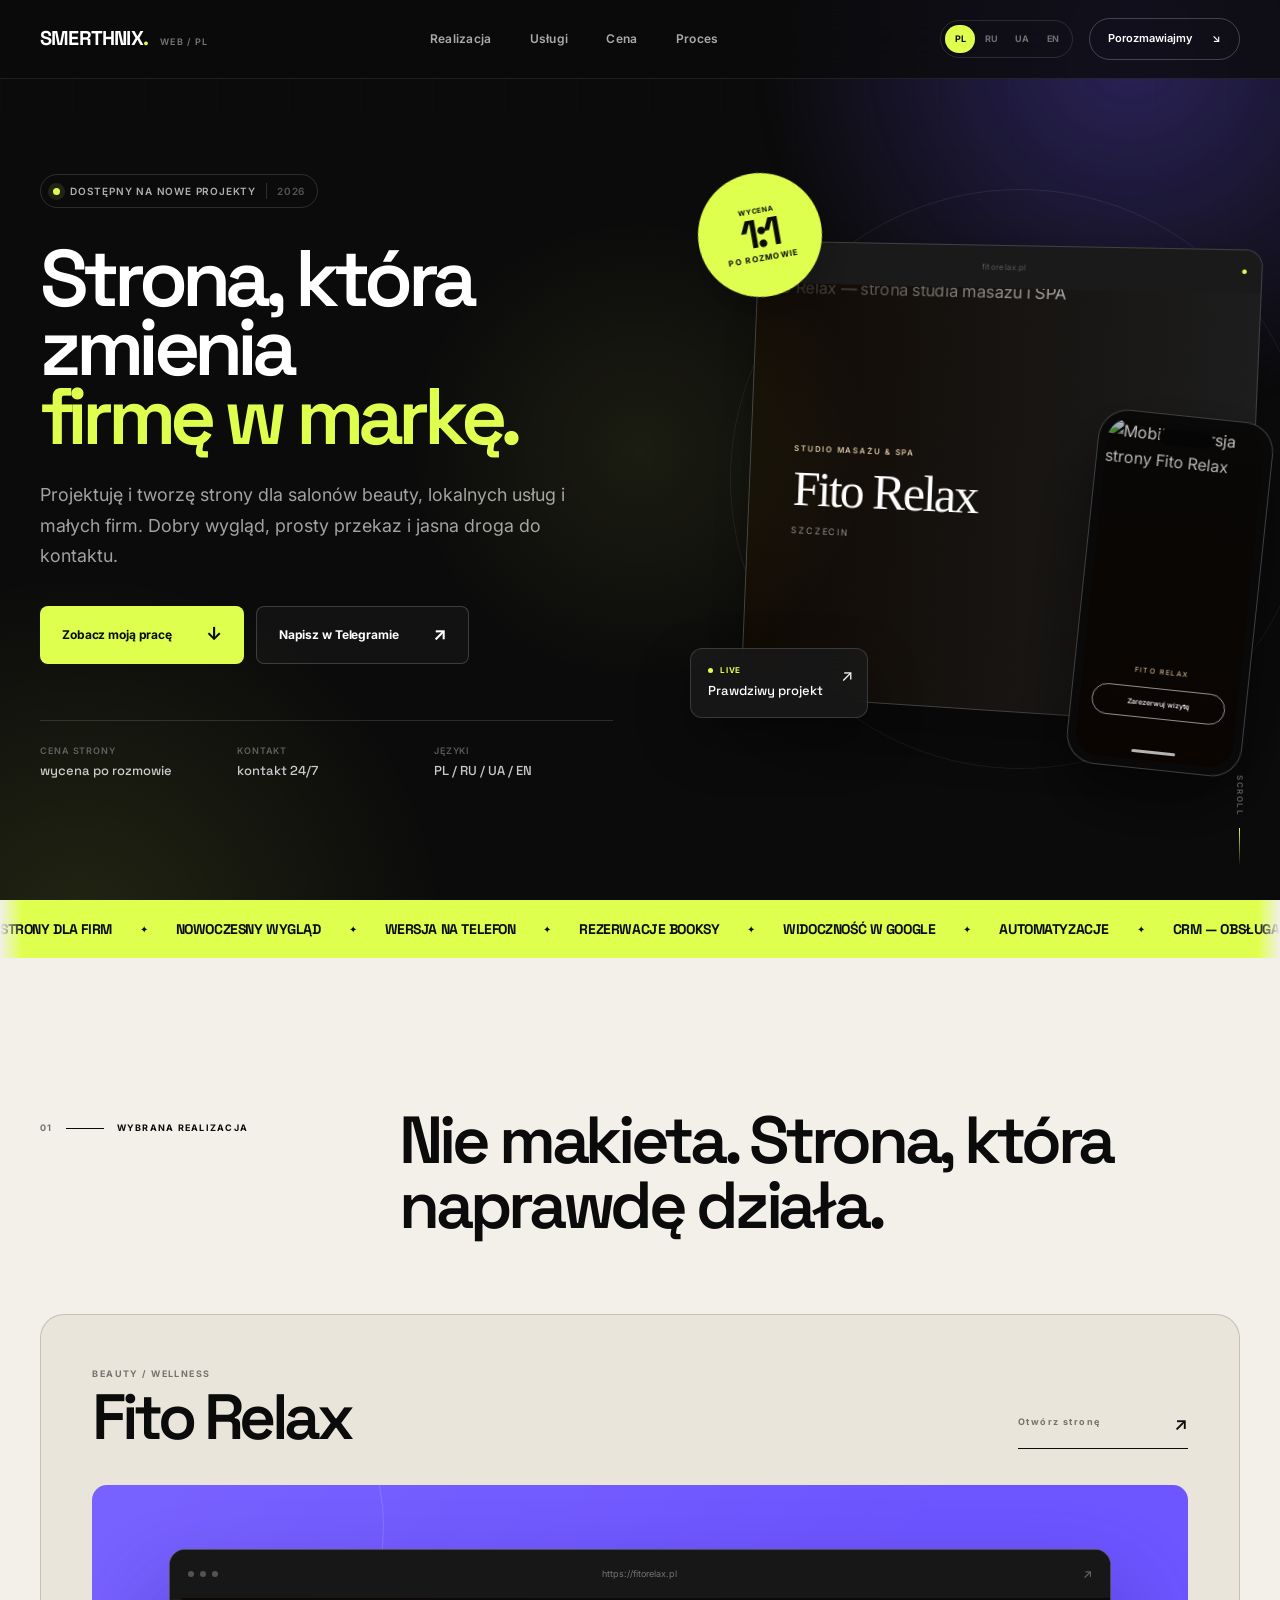
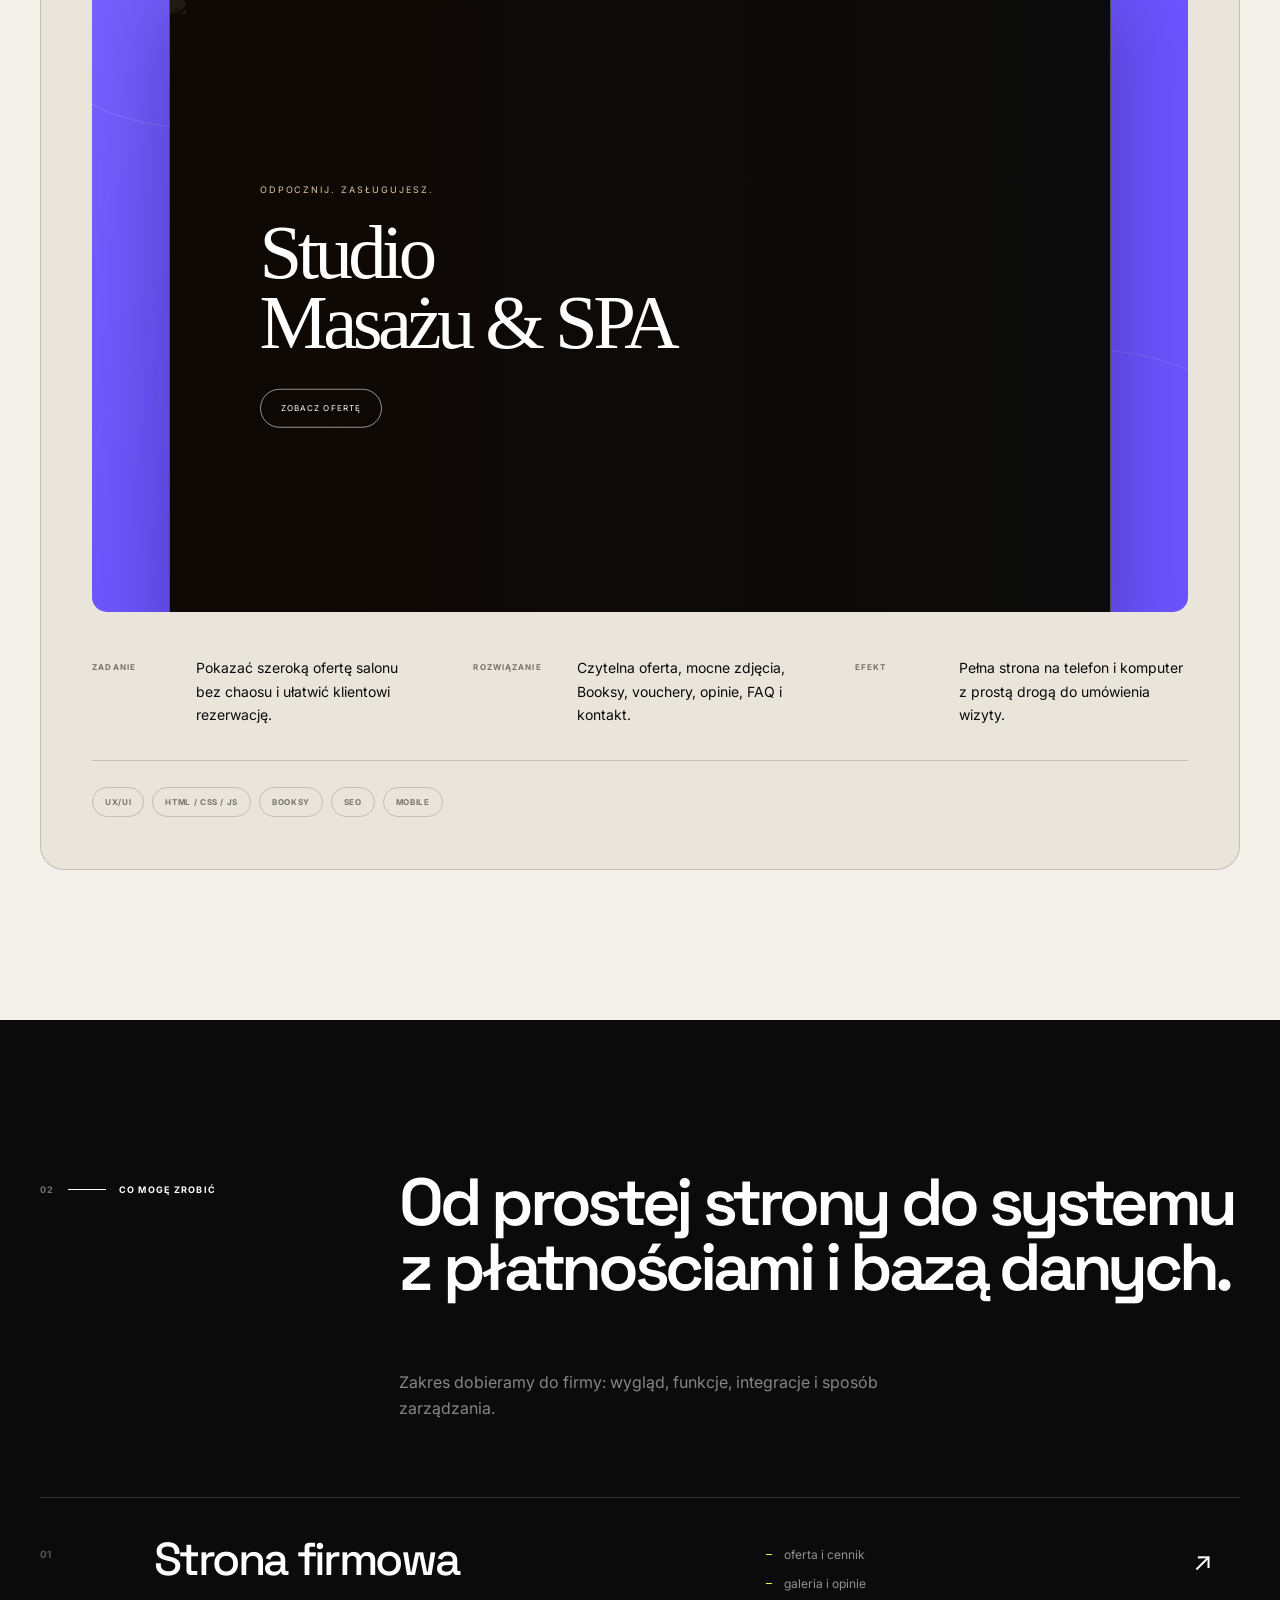
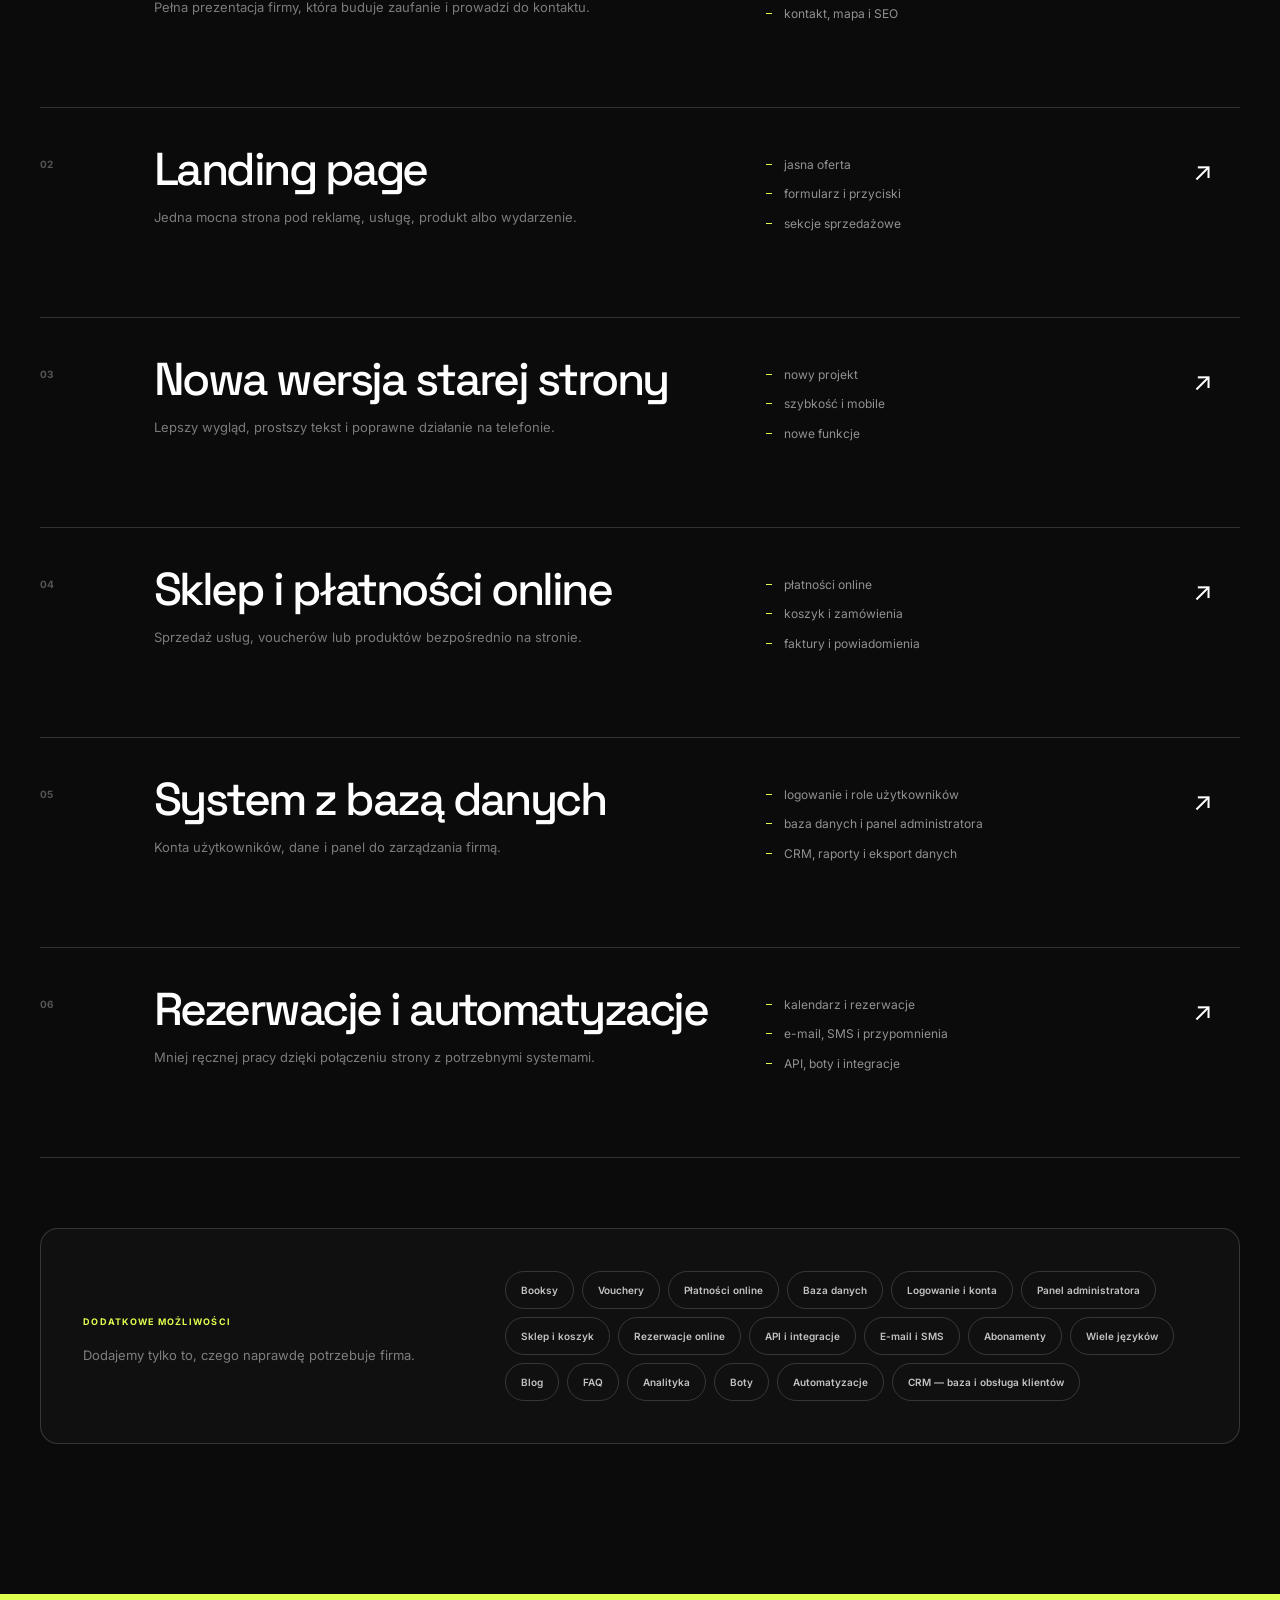
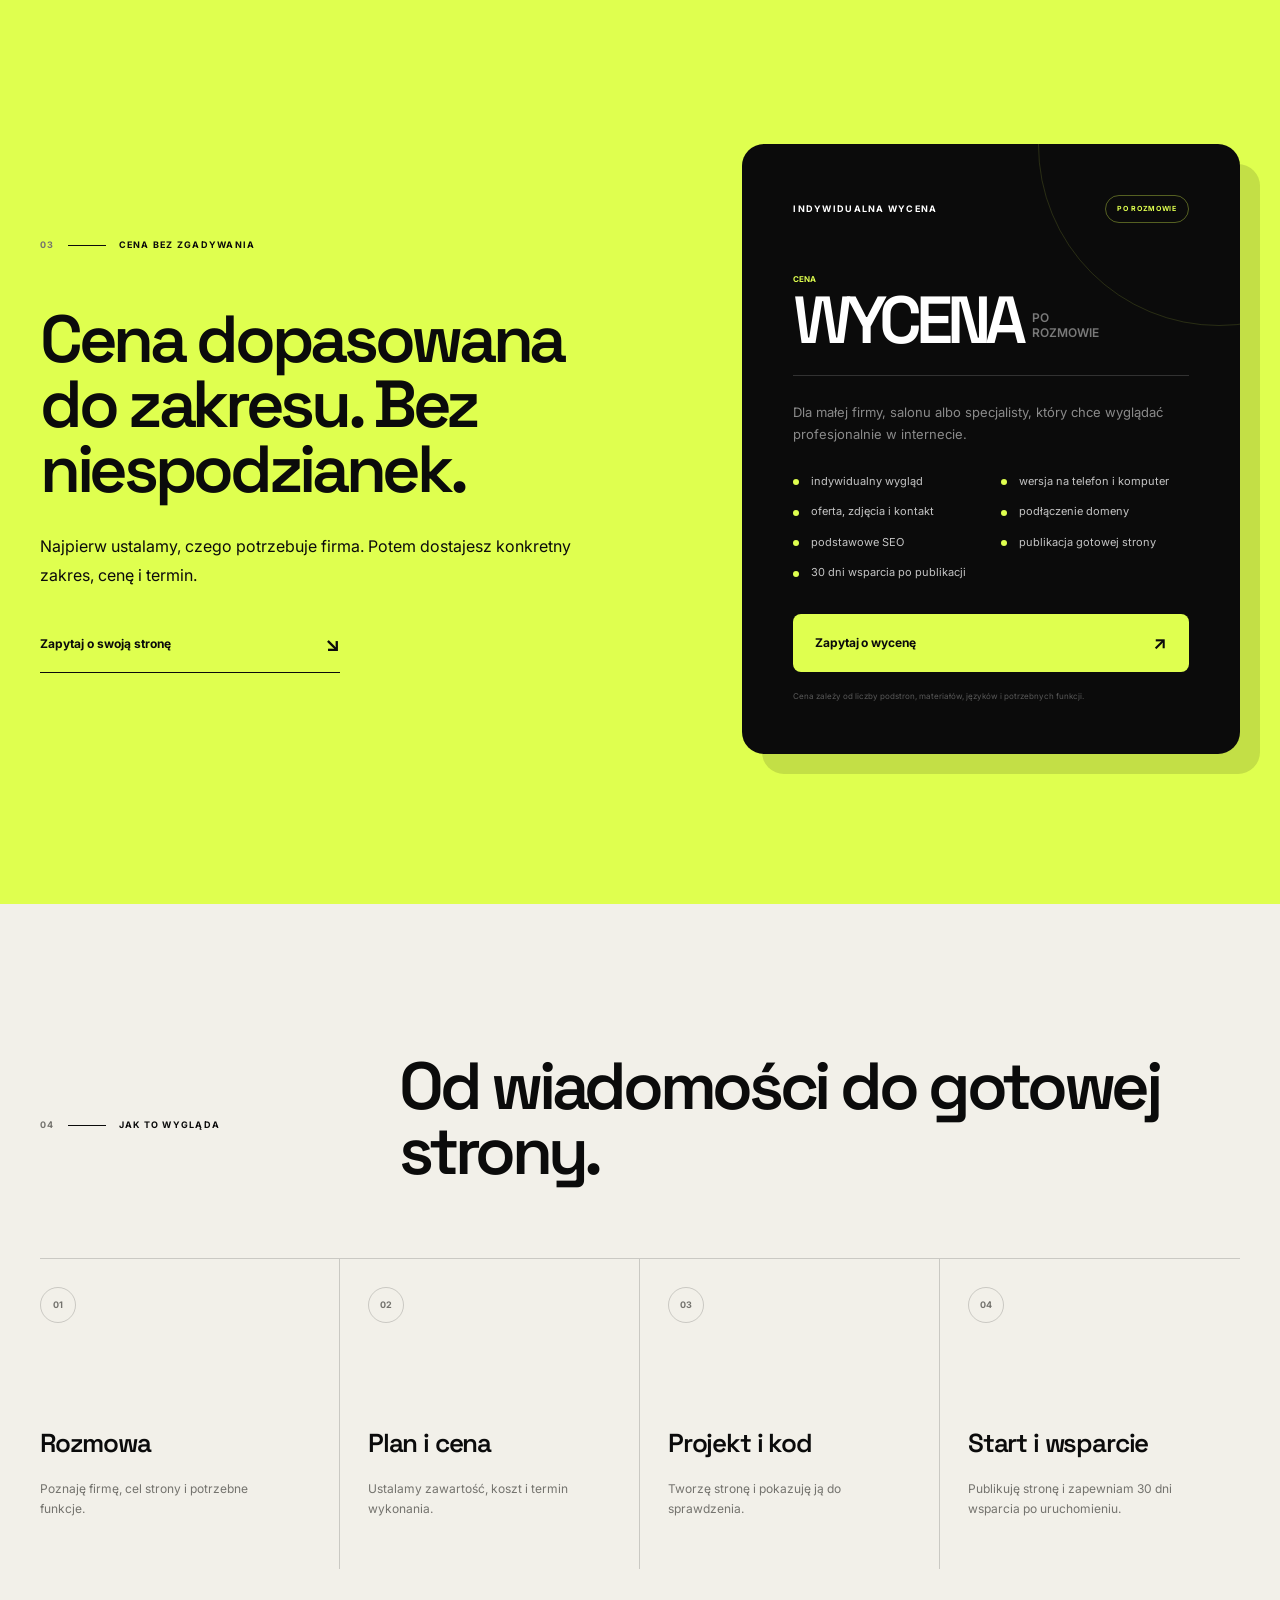
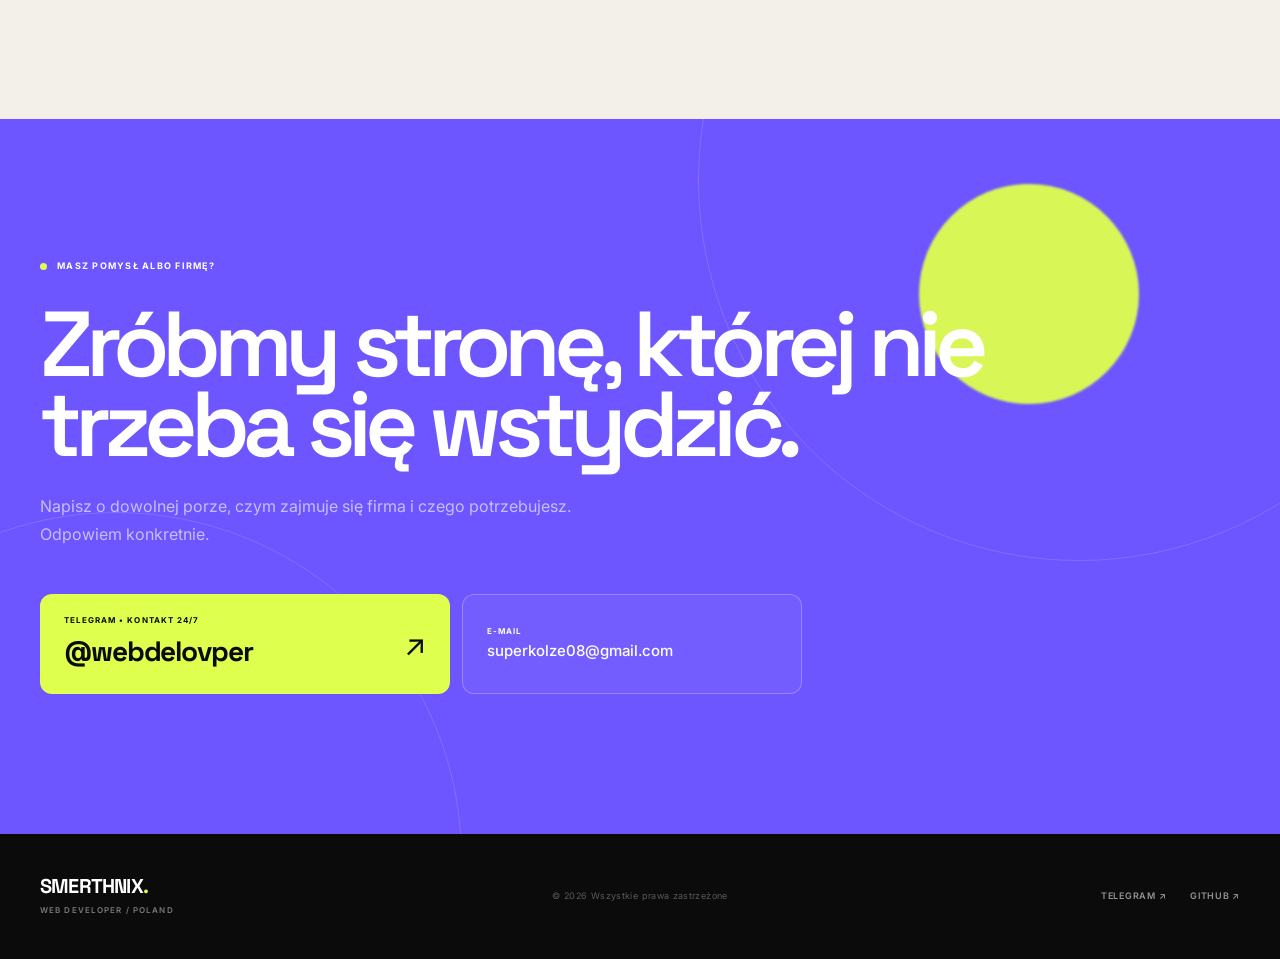
==== index.html @ 904ab8b5 "Expand services with payments and data systems" ====
<!doctype html>
<html lang="pl">
  <head>
    <meta charset="UTF-8" />
    <meta name="viewport" content="width=device-width, initial-scale=1.0" />
    <meta
      id="meta-description"
      name="description"
      content="Projektuję i tworzę strony internetowe dla firm usługowych. Indywidualna wycena, wersja mobilna, Booksy, CRM, SEO i potrzebne integracje."
    />
    <meta name="theme-color" content="#0b0b0b" />
    <meta property="og:type" content="website" />
    <meta property="og:title" content="Smerthnix — strony internetowe dla firm" />
    <meta
      property="og:description"
      content="Strony internetowe z indywidualną wyceną. Zobacz realizację Fito Relax i napisz, czego potrzebuje Twoja firma."
    />
    <meta property="og:url" content="https://superkolze08-netizen.github.io/portfolio/" />
    <meta property="og:image" content="https://fitorelax.pl/assets/massage-ritual-premium.webp" />
    <title>Smerthnix — strony internetowe dla firm</title>

    <link rel="icon" href="favicon.svg" type="image/svg+xml" />
    <link rel="preconnect" href="https://fonts.googleapis.com" />
    <link rel="preconnect" href="https://fonts.gstatic.com" crossorigin />
    <link
      href="https://fonts.googleapis.com/css2?family=Inter:wght@400;500;600&family=Space+Grotesk:wght@500;600;700&display=swap"
      rel="stylesheet"
    />
    <link rel="stylesheet" href="styles.css?v=16" />

    <script type="application/ld+json">
      {
        "@context": "https://schema.org",
        "@type": "ProfessionalService",
        "name": "Smerthnix",
        "url": "https://superkolze08-netizen.github.io/portfolio/",
        "email": "superkolze08@gmail.com",
        "description": "Projektowanie i tworzenie stron internetowych dla firm usługowych.",
        "priceRange": "wycena indywidualna",
        "areaServed": "Poland"
      }
    </script>
  </head>

  <body>
    <a class="skip-link" href="#main" data-i18n="skip">Przejdź do treści</a>
    <div class="pointer-light" aria-hidden="true"></div>

    <header class="site-header">
      <div class="shell header-row">
        <a class="brand" href="#top" aria-label="Smerthnix — strona główna">
          <span class="brand-word">SMERTHNIX<span>.</span></span>
          <small>WEB / PL</small>
        </a>

        <nav class="main-nav" aria-label="Główna nawigacja">
          <a href="#work" data-i18n="navWork">Realizacja</a>
          <a href="#services" data-i18n="navServices">Usługi</a>
          <a href="#price" data-i18n="navPrice">Cena</a>
          <a href="#process" data-i18n="navProcess">Proces</a>
        </nav>

        <div class="header-tools">
          <div class="language-switch" role="group" aria-label="Wybór języka">
            <button type="button" data-lang="pl" aria-pressed="true">PL</button>
            <button type="button" data-lang="ru" aria-pressed="false">RU</button>
            <button type="button" data-lang="uk" aria-pressed="false">UA</button>
            <button type="button" data-lang="en" aria-pressed="false">EN</button>
          </div>
          <a class="header-contact" href="#contact">
            <span data-i18n="navContact">Porozmawiajmy</span>
            <i aria-hidden="true">↘</i>
          </a>
        </div>
      </div>
    </header>

    <main id="main">
      <section class="hero" id="top">
        <div class="hero-grid-bg" aria-hidden="true"></div>
        <div class="shell hero-layout">
          <div class="hero-copy reveal">
            <div class="availability">
              <i></i>
              <span data-i18n="availability">Dostępny na nowe projekty</span>
              <em>2026</em>
            </div>

            <h1>
              <span data-i18n="heroLineOne">Strona, która zmienia</span>
              <span class="hero-accent" data-i18n="heroLineTwo">firmę w markę.</span>
            </h1>

            <p class="hero-lead" data-i18n="heroLead">
              Projektuję i tworzę strony dla salonów beauty, lokalnych usług i małych firm. Dobry wygląd, prosty przekaz i jasna droga do kontaktu.
            </p>

            <div class="hero-actions">
              <a class="button button-accent" href="#work">
                <span data-i18n="heroWork">Zobacz moją pracę</span>
                <i aria-hidden="true">↓</i>
              </a>
              <a class="button button-ghost" href="https://t.me/webdelovper" target="_blank" rel="noreferrer">
                <span data-i18n="heroWrite">Napisz w Telegramie</span>
                <i aria-hidden="true">↗</i>
              </a>
            </div>

            <div class="hero-facts">
              <div>
                <span data-i18n="heroFactOneLabel">Cena strony</span>
                <strong data-i18n="heroFactOneValue">wycena po rozmowie</strong>
              </div>
              <div>
                <span data-i18n="heroFactTwoLabel">Kontakt</span>
                <strong data-i18n="heroFactTwoValue">kontakt 24/7</strong>
              </div>
              <div>
                <span data-i18n="heroFactThreeLabel">Języki</span>
                <strong>PL / RU / UA / EN</strong>
              </div>
            </div>
          </div>

          <div class="hero-visual reveal" aria-label="Podgląd realizacji Fito Relax">
            <div class="visual-orbit visual-orbit-one"></div>
            <div class="visual-orbit visual-orbit-two"></div>

            <div class="desktop-mockup" data-parallax="desktop">
              <div class="mockup-bar">
                <span class="mockup-dots"><i></i><i></i><i></i></span>
                <span class="mockup-url">fitorelax.pl</span>
                <span class="mockup-lock">●</span>
              </div>
              <div class="mockup-image">
                <img
                  src="https://fitorelax.pl/assets/massage-ritual-premium.webp"
                  alt="Fito Relax — strona studia masażu i SPA"
                />
                <div class="mockup-copy">
                  <span>STUDIO MASAŻU &amp; SPA</span>
                  <strong>Fito Relax</strong>
                  <small>Szczecin</small>
                </div>
              </div>
            </div>

            <div class="phone-mockup" data-parallax="phone">
              <div class="phone-top"><span></span></div>
              <img
                src="https://fitorelax.pl/assets/massage-ritual-premium.webp"
                alt="Mobilna wersja strony Fito Relax"
              />
              <div class="phone-copy">
                <span>FITO RELAX</span>
                <strong data-i18n="phoneBook">Zarezerwuj wizytę</strong>
              </div>
              <div class="phone-home"></div>
            </div>

            <a class="live-badge" href="https://fitorelax.pl/" target="_blank" rel="noreferrer">
              <span><i></i> LIVE</span>
              <strong data-i18n="liveProject">Prawdziwy projekt</strong>
              <em aria-hidden="true">↗</em>
            </a>

            <div class="price-sticker">
              <span data-i18n="stickerFrom">WYCENA</span>
              <strong>1:1</strong>
              <small data-i18n="stickerNote">PO ROZMOWIE</small>
            </div>
          </div>
        </div>

        <div class="hero-scroll" aria-hidden="true">
          <span>SCROLL</span>
          <i></i>
        </div>
      </section>

      <div class="ticker" aria-label="Zakres usług">
        <div class="ticker-track">
          <div class="ticker-group">
            <span data-i18n="tickerWeb">STRONY DLA FIRM</span><i>✦</i>
            <span data-i18n="tickerDesign">NOWOCZESNY WYGLĄD</span><i>✦</i>
            <span data-i18n="tickerMobile">WERSJA NA TELEFON</span><i>✦</i>
            <span data-i18n="tickerBooksy">REZERWACJE BOOKSY</span><i>✦</i>
            <span data-i18n="tickerGoogle">WIDOCZNOŚĆ W GOOGLE</span><i>✦</i>
            <span data-i18n="tickerAutomation">AUTOMATYZACJE</span><i>✦</i>
            <span data-i18n="tickerCRM">CRM — OBSŁUGA KLIENTÓW</span><i>✦</i>
          </div>
          <div class="ticker-group" aria-hidden="true">
            <span data-i18n="tickerWeb">STRONY DLA FIRM</span><i>✦</i>
            <span data-i18n="tickerDesign">NOWOCZESNY WYGLĄD</span><i>✦</i>
            <span data-i18n="tickerMobile">WERSJA NA TELEFON</span><i>✦</i>
            <span data-i18n="tickerBooksy">REZERWACJE BOOKSY</span><i>✦</i>
            <span data-i18n="tickerGoogle">WIDOCZNOŚĆ W GOOGLE</span><i>✦</i>
            <span data-i18n="tickerAutomation">AUTOMATYZACJE</span><i>✦</i>
            <span data-i18n="tickerCRM">CRM — OBSŁUGA KLIENTÓW</span><i>✦</i>
          </div>
        </div>
      </div>

      <section class="work section" id="work">
        <div class="shell">
          <header class="section-head reveal">
            <div class="section-label"><span>01</span><i></i><strong data-i18n="workLabel">WYBRANA REALIZACJA</strong></div>
            <h2 data-i18n="workTitle">Nie makieta. Strona, która naprawdę działa.</h2>
          </header>

          <article class="featured-project reveal">
            <div class="project-topline">
              <div>
                <span data-i18n="projectIndustry">BEAUTY / WELLNESS</span>
                <h3>Fito Relax</h3>
              </div>
              <a href="https://fitorelax.pl/" target="_blank" rel="noreferrer">
                <span data-i18n="projectOpen">Otwórz stronę</span>
                <i aria-hidden="true">↗</i>
              </a>
            </div>

            <a class="project-stage" href="https://fitorelax.pl/" target="_blank" rel="noreferrer">
              <div class="project-browser">
                <div class="project-browser-bar">
                  <span><i></i><i></i><i></i></span>
                  <em>https://fitorelax.pl</em>
                  <b>↗</b>
                </div>
                <div class="project-photo">
                  <img
                    src="https://fitorelax.pl/assets/massage-ritual-premium.webp"
                    alt="Fito Relax — realizacja strony internetowej"
                  />
                  <div class="project-photo-copy">
                    <small data-i18n="projectPhotoSmall">ODPOCZNIJ. ZASŁUGUJESZ.</small>
                    <strong>Studio<br />Masażu &amp; SPA</strong>
                    <span data-i18n="projectPhotoButton">ZOBACZ OFERTĘ</span>
                  </div>
                </div>
              </div>
              <span class="open-project" data-i18n="projectHover">ZOBACZ LIVE ↗</span>
            </a>

            <div class="project-details">
              <div>
                <span data-i18n="projectTaskLabel">ZADANIE</span>
                <p data-i18n="projectTask">Pokazać szeroką ofertę salonu bez chaosu i ułatwić klientowi rezerwację.</p>
              </div>
              <div>
                <span data-i18n="projectSolutionLabel">ROZWIĄZANIE</span>
                <p data-i18n="projectSolution">Czytelna oferta, mocne zdjęcia, Booksy, vouchery, opinie, FAQ i kontakt.</p>
              </div>
              <div>
                <span data-i18n="projectResultLabel">EFEKT</span>
                <p data-i18n="projectResult">Pełna strona na telefon i komputer z prostą drogą do umówienia wizyty.</p>
              </div>
            </div>

            <div class="project-tags">
              <span>UX/UI</span><span>HTML / CSS / JS</span><span>BOOKSY</span><span>SEO</span><span>MOBILE</span>
            </div>
          </article>
        </div>
      </section>

      <section class="services section" id="services">
        <div class="shell">
          <header class="section-head section-head-light reveal">
            <div class="section-label"><span>02</span><i></i><strong data-i18n="servicesLabel">CO MOGĘ ZROBIĆ</strong></div>
            <h2 data-i18n="servicesTitle">Od prostej strony do systemu z płatnościami i bazą danych.</h2>
            <p data-i18n="servicesLead">Zakres dobieramy do firmy: wygląd, funkcje, integracje i sposób zarządzania.</p>
          </header>

          <div class="service-list">
            <article class="service-row reveal">
              <span class="service-number">01</span>
              <div class="service-name">
                <h3 data-i18n="serviceBusinessTitle">Strona firmowa</h3>
                <p data-i18n="serviceBusinessText">Pełna prezentacja firmy, która buduje zaufanie i prowadzi do kontaktu.</p>
              </div>
              <ul>
                <li data-i18n="serviceBusinessOne">oferta i cennik</li>
                <li data-i18n="serviceBusinessTwo">galeria i opinie</li>
                <li data-i18n="serviceBusinessThree">kontakt, mapa i SEO</li>
              </ul>
              <span class="service-arrow">↗</span>
            </article>

            <article class="service-row reveal">
              <span class="service-number">02</span>
              <div class="service-name">
                <h3 data-i18n="serviceLandingTitle">Landing page</h3>
                <p data-i18n="serviceLandingText">Jedna mocna strona pod reklamę, usługę, produkt albo wydarzenie.</p>
              </div>
              <ul>
                <li data-i18n="serviceLandingOne">jasna oferta</li>
                <li data-i18n="serviceLandingTwo">formularz i przyciski</li>
                <li data-i18n="serviceLandingThree">sekcje sprzedażowe</li>
              </ul>
              <span class="service-arrow">↗</span>
            </article>

            <article class="service-row reveal">
              <span class="service-number">03</span>
              <div class="service-name">
                <h3 data-i18n="serviceUpgradeTitle">Nowa wersja starej strony</h3>
                <p data-i18n="serviceUpgradeText">Lepszy wygląd, prostszy tekst i poprawne działanie na telefonie.</p>
              </div>
              <ul>
                <li data-i18n="serviceUpgradeOne">nowy projekt</li>
                <li data-i18n="serviceUpgradeTwo">szybkość i mobile</li>
                <li data-i18n="serviceUpgradeThree">nowe funkcje</li>
              </ul>
              <span class="service-arrow">↗</span>
            </article>

            <article class="service-row reveal">
              <span class="service-number">04</span>
              <div class="service-name">
                <h3 data-i18n="serviceCommerceTitle">Sklep i płatności online</h3>
                <p data-i18n="serviceCommerceText">Sprzedaż usług, voucherów lub produktów bezpośrednio na stronie.</p>
              </div>
              <ul>
                <li data-i18n="serviceCommerceOne">płatności online</li>
                <li data-i18n="serviceCommerceTwo">koszyk i zamówienia</li>
                <li data-i18n="serviceCommerceThree">faktury i powiadomienia</li>
              </ul>
              <span class="service-arrow">↗</span>
            </article>

            <article class="service-row reveal">
              <span class="service-number">05</span>
              <div class="service-name">
                <h3 data-i18n="serviceSystemTitle">System z bazą danych</h3>
                <p data-i18n="serviceSystemText">Konta użytkowników, dane i panel do zarządzania firmą.</p>
              </div>
              <ul>
                <li data-i18n="serviceSystemOne">logowanie i role użytkowników</li>
                <li data-i18n="serviceSystemTwo">baza danych i panel administratora</li>
                <li data-i18n="serviceSystemThree">CRM, raporty i eksport danych</li>
              </ul>
              <span class="service-arrow">↗</span>
            </article>

            <article class="service-row reveal">
              <span class="service-number">06</span>
              <div class="service-name">
                <h3 data-i18n="serviceAutomationTitle">Rezerwacje i automatyzacje</h3>
                <p data-i18n="serviceAutomationText">Mniej ręcznej pracy dzięki połączeniu strony z potrzebnymi systemami.</p>
              </div>
              <ul>
                <li data-i18n="serviceAutomationOne">kalendarz i rezerwacje</li>
                <li data-i18n="serviceAutomationTwo">e-mail, SMS i przypomnienia</li>
                <li data-i18n="serviceAutomationThree">API, boty i integracje</li>
              </ul>
              <span class="service-arrow">↗</span>
            </article>
          </div>

          <div class="capabilities reveal">
            <div>
              <span data-i18n="capabilitiesLabel">DODATKOWE MOŻLIWOŚCI</span>
              <p data-i18n="capabilitiesLead">Dodajemy tylko to, czego naprawdę potrzebuje firma.</p>
            </div>
            <ul>
              <li>Booksy</li>
              <li data-i18n="capVouchers">Vouchery</li>
              <li data-i18n="capPayments">Płatności online</li>
              <li data-i18n="capDatabase">Baza danych</li>
              <li data-i18n="capAccounts">Logowanie i konta</li>
              <li data-i18n="capAdmin">Panel administratora</li>
              <li data-i18n="capStore">Sklep i koszyk</li>
              <li data-i18n="capBooking">Rezerwacje online</li>
              <li data-i18n="capApi">API i integracje</li>
              <li data-i18n="capNotifications">E-mail i SMS</li>
              <li data-i18n="capSubscriptions">Abonamenty</li>
              <li data-i18n="capLanguages">Wiele języków</li>
              <li data-i18n="capBlog">Blog</li>
              <li>FAQ</li>
              <li data-i18n="capAnalytics">Analityka</li>
              <li data-i18n="capBots">Boty</li>
              <li data-i18n="capAutomation">Automatyzacje</li>
              <li data-i18n="capCRM">CRM — baza i obsługa klientów</li>
            </ul>
          </div>
        </div>
      </section>

      <section class="price section" id="price">
        <div class="shell price-layout">
          <div class="price-intro reveal">
            <div class="section-label"><span>03</span><i></i><strong data-i18n="priceLabel">CENA BEZ ZGADYWANIA</strong></div>
            <h2 data-i18n="priceTitle">Cena dopasowana do zakresu. Bez niespodzianek.</h2>
            <p data-i18n="priceLead">Najpierw ustalamy, czego potrzebuje firma. Potem dostajesz konkretny zakres, cenę i termin.</p>
            <a href="#contact" class="text-arrow">
              <span data-i18n="priceLink">Zapytaj o swoją stronę</span>
              <i aria-hidden="true">↘</i>
            </a>
          </div>

          <div class="price-card reveal">
            <div class="price-card-top">
              <span data-i18n="priceCardName">INDYWIDUALNA WYCENA</span>
              <em data-i18n="priceCardTag">PO ROZMOWIE</em>
            </div>
            <div class="price-value price-value-custom">
              <small data-i18n="priceFrom">CENA</small>
              <strong data-i18n="priceValue">WYCENA</strong>
              <span data-i18n="priceSuffix">PO ROZMOWIE</span>
            </div>
            <p data-i18n="priceDescription">Dla małej firmy, salonu albo specjalisty, który chce wyglądać profesjonalnie w internecie.</p>
            <ul>
              <li data-i18n="priceOne">indywidualny wygląd</li>
              <li data-i18n="priceTwo">wersja na telefon i komputer</li>
              <li data-i18n="priceThree">oferta, zdjęcia i kontakt</li>
              <li data-i18n="priceFour">podłączenie domeny</li>
              <li data-i18n="priceFive">podstawowe SEO</li>
              <li data-i18n="priceSix">publikacja gotowej strony</li>
              <li data-i18n="priceSeven">30 dni wsparcia po publikacji</li>
            </ul>
            <a href="https://t.me/webdelovper" target="_blank" rel="noreferrer" class="button button-dark-full">
              <span data-i18n="priceButton">Zapytaj o wycenę</span>
              <i aria-hidden="true">↗</i>
            </a>
            <small class="price-note" data-i18n="priceNote">Cena zależy od liczby podstron, materiałów, języków i potrzebnych funkcji.</small>
          </div>
        </div>
      </section>

      <section class="process section" id="process">
        <div class="shell">
          <header class="process-head reveal">
            <div class="section-label"><span>04</span><i></i><strong data-i18n="processLabel">JAK TO WYGLĄDA</strong></div>
            <h2 data-i18n="processTitle">Od wiadomości do gotowej strony.</h2>
          </header>

          <div class="process-list">
            <article class="process-item reveal">
              <span>01</span>
              <div><h3 data-i18n="processOneTitle">Rozmowa</h3><p data-i18n="processOneText">Poznaję firmę, cel strony i potrzebne funkcje.</p></div>
            </article>
            <article class="process-item reveal">
              <span>02</span>
              <div><h3 data-i18n="processTwoTitle">Plan i cena</h3><p data-i18n="processTwoText">Ustalamy zawartość, koszt i termin wykonania.</p></div>
            </article>
            <article class="process-item reveal">
              <span>03</span>
              <div><h3 data-i18n="processThreeTitle">Projekt i kod</h3><p data-i18n="processThreeText">Tworzę stronę i pokazuję ją do sprawdzenia.</p></div>
            </article>
            <article class="process-item reveal">
              <span>04</span>
              <div><h3 data-i18n="processFourTitle">Start i wsparcie</h3><p data-i18n="processFourText">Publikuję stronę i zapewniam 30 dni wsparcia po uruchomieniu.</p></div>
            </article>
          </div>
        </div>
      </section>

      <section class="contact" id="contact">
        <div class="contact-shape" aria-hidden="true"></div>
        <div class="shell contact-inner reveal">
          <span class="contact-kicker"><i></i><span data-i18n="contactKicker">MASZ POMYSŁ ALBO FIRMĘ?</span></span>
          <h2 data-i18n="contactTitle">Zróbmy stronę, której nie trzeba się wstydzić.</h2>
          <p data-i18n="contactLead">Napisz o dowolnej porze, czym zajmuje się firma i czego potrzebujesz. Odpowiem konkretnie.</p>
          <div class="contact-actions">
            <a href="https://t.me/webdelovper" target="_blank" rel="noreferrer" class="contact-main">
              <span>
                <small data-i18n="contactTelegramLabel">TELEGRAM • KONTAKT 24/7</small>
                <strong>@webdelovper</strong>
              </span>
              <i aria-hidden="true">↗</i>
            </a>
            <a href="mailto:superkolze08@gmail.com" class="contact-email">
              <small>E-MAIL</small>
              <strong>superkolze08@gmail.com</strong>
            </a>
          </div>
        </div>
      </section>
    </main>

    <footer class="site-footer">
      <div class="shell footer-row">
        <div class="brand footer-brand">
          <span class="brand-word">SMERTHNIX<span>.</span></span>
          <small data-i18n="footerRole">WEB DEVELOPER / POLAND</small>
        </div>
        <p>© <span id="year">2026</span> <span data-i18n="footerRights">Wszystkie prawa zastrzeżone</span></p>
        <div class="footer-links">
          <a href="https://t.me/webdelovper" target="_blank" rel="noreferrer">TELEGRAM ↗</a>
          <a href="https://github.com/superkolze08-netizen/portfolio" target="_blank" rel="noreferrer">GITHUB ↗</a>
        </div>
      </div>
    </footer>

    <script src="script.js?v=16"></script>
  </body>
</html>
---- styles.css ----
:root {
  --ink: #0b0b0b;
  --ink-soft: #151515;
  --paper: #f2f0e9;
  --paper-deep: #e6e2d8;
  --accent: #dfff4f;
  --violet: #6d55ff;
  --violet-light: #8c7aff;
  --white: #ffffff;
  --muted: #74736e;
  --line: rgba(11, 11, 11, 0.17);
  --line-light: rgba(255, 255, 255, 0.16);
  --font-display: "Space Grotesk", Arial, sans-serif;
  --font-body: "Inter", Arial, sans-serif;
  --shell: min(1440px, calc(100vw - 80px));
  --radius: 24px;
  --ease: cubic-bezier(0.22, 1, 0.36, 1);
}

* {
  box-sizing: border-box;
}

html {
  scroll-behavior: smooth;
  background: var(--ink);
}

body {
  margin: 0;
  color: var(--ink);
  background: var(--paper);
  font-family: var(--font-body);
  font-size: 16px;
  line-height: 1.6;
  overflow-x: hidden;
  -webkit-font-smoothing: antialiased;
}

body::selection {
  color: var(--ink);
  background: var(--accent);
}

a {
  color: inherit;
  text-decoration: none;
}

button,
a {
  -webkit-tap-highlight-color: transparent;
}

button {
  color: inherit;
  font: inherit;
}

img {
  display: block;
  max-width: 100%;
}

h1,
h2,
h3,
p {
  margin-top: 0;
}

ul {
  margin: 0;
  padding: 0;
  list-style: none;
}

.shell {
  width: var(--shell);
  margin-inline: auto;
}

.skip-link {
  position: fixed;
  z-index: 1000;
  top: 12px;
  left: 12px;
  padding: 10px 16px;
  color: var(--ink);
  background: var(--accent);
  font-weight: 700;
  transform: translateY(-160%);
  transition: transform 180ms ease;
}

.skip-link:focus {
  transform: translateY(0);
}

.pointer-light {
  position: fixed;
  z-index: 2;
  width: 480px;
  height: 480px;
  border-radius: 50%;
  pointer-events: none;
  background: radial-gradient(circle, rgba(223, 255, 79, 0.075), transparent 68%);
  transform: translate3d(calc(var(--pointer-x, 50vw) - 50%), calc(var(--pointer-y, 50vh) - 50%), 0);
  transition: opacity 300ms ease;
  mix-blend-mode: screen;
}

.site-header {
  position: fixed;
  z-index: 100;
  top: 0;
  right: 0;
  left: 0;
  color: var(--white);
  border-bottom: 1px solid rgba(255, 255, 255, 0.09);
  background: rgba(11, 11, 11, 0.76);
  backdrop-filter: blur(20px);
}

.header-row {
  display: flex;
  min-height: 78px;
  align-items: center;
  justify-content: space-between;
  gap: 28px;
}

.brand {
  display: inline-flex;
  align-items: baseline;
  gap: 12px;
  flex: 0 0 auto;
}

.brand-word {
  color: var(--white);
  font-family: var(--font-display);
  font-size: 20px;
  font-weight: 700;
  letter-spacing: -0.04em;
  line-height: 1;
}

.brand-word span {
  color: var(--accent);
}

.brand small {
  color: rgba(255, 255, 255, 0.45);
  font-size: 9px;
  font-weight: 600;
  letter-spacing: 0.14em;
}

.main-nav {
  display: flex;
  align-items: center;
  justify-content: center;
  gap: clamp(20px, 3vw, 48px);
}

.main-nav a {
  position: relative;
  color: rgba(255, 255, 255, 0.66);
  font-size: 12px;
  font-weight: 600;
  letter-spacing: 0.02em;
  transition: color 200ms ease;
}

.main-nav a::after {
  position: absolute;
  right: 0;
  bottom: -7px;
  left: 0;
  height: 1px;
  content: "";
  background: var(--accent);
  transform: scaleX(0);
  transform-origin: right;
  transition: transform 260ms var(--ease);
}

.main-nav a:hover {
  color: var(--white);
}

.main-nav a:hover::after {
  transform: scaleX(1);
  transform-origin: left;
}

.header-tools,
.language-switch {
  display: flex;
  align-items: center;
}

.header-tools {
  gap: 16px;
}

.language-switch {
  padding: 4px;
  gap: 1px;
  border: 1px solid rgba(255, 255, 255, 0.12);
  border-radius: 999px;
}

.language-switch button {
  min-width: 30px;
  height: 28px;
  padding: 0 7px;
  border: 0;
  border-radius: 999px;
  color: rgba(255, 255, 255, 0.4);
  background: transparent;
  cursor: pointer;
  font-size: 9px;
  font-weight: 700;
  transition: color 180ms ease, background 180ms ease;
}

.language-switch button:hover {
  color: var(--white);
}

.language-switch button[aria-pressed="true"] {
  color: var(--ink);
  background: var(--accent);
}

.header-contact {
  display: flex;
  min-height: 42px;
  align-items: center;
  gap: 20px;
  padding: 0 18px;
  border: 1px solid rgba(255, 255, 255, 0.22);
  border-radius: 999px;
  font-size: 11px;
  font-weight: 600;
  transition: color 220ms ease, background 220ms ease, border-color 220ms ease;
}

.header-contact i {
  font-style: normal;
}

.header-contact:hover {
  color: var(--ink);
  border-color: var(--accent);
  background: var(--accent);
}

.hero {
  position: relative;
  min-height: 900px;
  color: var(--white);
  background: var(--ink);
  isolation: isolate;
  overflow: hidden;
}

.hero-grid-bg {
  position: absolute;
  z-index: -2;
  inset: 0;
  opacity: 0.22;
  background-image:
    linear-gradient(rgba(255, 255, 255, 0.045) 1px, transparent 1px),
    linear-gradient(90deg, rgba(255, 255, 255, 0.045) 1px, transparent 1px);
  background-size: 72px 72px;
  mask-image: linear-gradient(to bottom, black 0%, transparent 90%);
}

.hero::before {
  position: absolute;
  z-index: -1;
  top: -340px;
  right: -240px;
  width: 780px;
  height: 780px;
  border-radius: 50%;
  content: "";
  background: radial-gradient(circle, rgba(109, 85, 255, 0.32), transparent 67%);
  filter: blur(14px);
}

.hero::after {
  position: absolute;
  z-index: -1;
  bottom: -420px;
  left: -300px;
  width: 760px;
  height: 760px;
  border-radius: 50%;
  content: "";
  background: radial-gradient(circle, rgba(223, 255, 79, 0.11), transparent 68%);
}

.hero-layout {
  display: grid;
  min-height: 900px;
  padding-top: 138px;
  padding-bottom: 82px;
  grid-template-columns: minmax(0, 1.02fr) minmax(500px, 0.98fr);
  align-items: center;
  gap: clamp(40px, 6vw, 112px);
}

.availability {
  display: inline-flex;
  align-items: center;
  gap: 10px;
  padding: 8px 12px;
  margin-bottom: 36px;
  border: 1px solid rgba(255, 255, 255, 0.14);
  border-radius: 999px;
  color: rgba(255, 255, 255, 0.68);
  font-size: 10px;
  font-weight: 600;
  letter-spacing: 0.08em;
  text-transform: uppercase;
}

.availability i {
  width: 7px;
  height: 7px;
  border-radius: 50%;
  background: var(--accent);
  box-shadow: 0 0 0 5px rgba(223, 255, 79, 0.1);
  animation: pulse 1.8s ease-in-out infinite;
}

.availability em {
  padding-left: 10px;
  border-left: 1px solid rgba(255, 255, 255, 0.14);
  color: rgba(255, 255, 255, 0.3);
  font-style: normal;
}

@keyframes pulse {
  50% { box-shadow: 0 0 0 8px rgba(223, 255, 79, 0); }
}

.hero h1 {
  max-width: 760px;
  margin-bottom: 30px;
  font-family: var(--font-display);
  font-size: clamp(68px, 6.25vw, 112px);
  font-weight: 600;
  letter-spacing: -0.072em;
  line-height: 0.86;
}

.hero h1 span {
  display: block;
}

.hero h1 .hero-accent {
  color: var(--accent);
}

.hero-lead {
  max-width: 640px;
  margin-bottom: 34px;
  color: rgba(255, 255, 255, 0.62);
  font-size: clamp(16px, 1.4vw, 20px);
  line-height: 1.7;
}

.hero-actions {
  display: flex;
  align-items: center;
  flex-wrap: wrap;
  gap: 12px;
  margin-bottom: 56px;
}

.button {
  display: inline-flex;
  min-height: 58px;
  align-items: center;
  justify-content: space-between;
  gap: 34px;
  padding: 0 22px;
  border-radius: 8px;
  font-size: 12px;
  font-weight: 700;
  letter-spacing: -0.01em;
  transition: transform 220ms var(--ease), color 220ms ease, background 220ms ease;
}

.button:hover {
  transform: translateY(-3px);
}

.button i {
  font-size: 18px;
  font-style: normal;
}

.button-accent {
  color: var(--ink);
  background: var(--accent);
}

.button-accent:hover {
  background: var(--white);
}

.button-ghost {
  color: var(--white);
  border: 1px solid rgba(255, 255, 255, 0.18);
  background: rgba(255, 255, 255, 0.03);
}

.button-ghost:hover {
  color: var(--ink);
  background: var(--white);
}

.hero-facts {
  display: grid;
  max-width: 650px;
  padding-top: 23px;
  border-top: 1px solid rgba(255, 255, 255, 0.13);
  grid-template-columns: repeat(3, 1fr);
  gap: 18px;
}

.hero-facts div {
  display: grid;
  gap: 3px;
}

.hero-facts span {
  color: rgba(255, 255, 255, 0.32);
  font-size: 9px;
  font-weight: 600;
  letter-spacing: 0.1em;
  text-transform: uppercase;
}

.hero-facts strong {
  color: rgba(255, 255, 255, 0.78);
  font-family: var(--font-display);
  font-size: 13px;
  font-weight: 500;
}

.hero-visual {
  position: relative;
  min-height: 610px;
  perspective: 1200px;
}

.visual-orbit {
  position: absolute;
  border: 1px solid rgba(255, 255, 255, 0.08);
  border-radius: 50%;
}

.visual-orbit-one {
  top: 16px;
  right: -70px;
  width: 580px;
  height: 580px;
}

.visual-orbit-two {
  top: 94px;
  right: 8px;
  width: 422px;
  height: 422px;
}

.desktop-mockup {
  position: absolute;
  z-index: 3;
  top: 72px;
  right: -8px;
  width: min(620px, 92%);
  border: 1px solid rgba(255, 255, 255, 0.16);
  border-radius: 17px;
  background: #1d1d1d;
  box-shadow: 0 44px 90px rgba(0, 0, 0, 0.42);
  overflow: hidden;
  transform: rotateY(-7deg) rotateZ(2.4deg);
  transform-style: preserve-3d;
  transition: transform 500ms var(--ease);
}

.mockup-bar {
  display: grid;
  height: 42px;
  padding: 0 14px;
  color: rgba(255, 255, 255, 0.28);
  background: #1a1a1a;
  grid-template-columns: 1fr 2fr 1fr;
  align-items: center;
}

.mockup-dots {
  display: flex;
  gap: 5px;
}

.mockup-dots i,
.project-browser-bar i {
  width: 6px;
  height: 6px;
  border-radius: 50%;
  background: rgba(255, 255, 255, 0.26);
}

.mockup-url {
  overflow: hidden;
  font-size: 8px;
  letter-spacing: 0.04em;
  text-align: center;
  text-overflow: ellipsis;
  white-space: nowrap;
}

.mockup-lock {
  justify-self: end;
  color: var(--accent);
  font-size: 6px;
}

.mockup-image {
  position: relative;
  height: 422px;
  overflow: hidden;
}

.mockup-image::after {
  position: absolute;
  inset: 0;
  content: "";
  background: linear-gradient(90deg, rgba(15, 8, 2, 0.9) 0%, rgba(15, 8, 2, 0.42) 54%, transparent 100%);
}

.mockup-image img {
  width: 100%;
  height: 100%;
  object-fit: cover;
  transform: scale(1.04);
}

.mockup-copy {
  position: absolute;
  z-index: 2;
  top: 50%;
  left: 9%;
  display: grid;
  color: var(--white);
  transform: translateY(-50%);
}

.mockup-copy span {
  margin-bottom: 10px;
  color: #d9c5a0;
  font-size: 8px;
  font-weight: 600;
  letter-spacing: 0.22em;
}

.mockup-copy strong {
  font-family: Georgia, serif;
  font-size: clamp(42px, 4vw, 67px);
  font-weight: 400;
  letter-spacing: -0.05em;
  line-height: 0.95;
}

.mockup-copy small {
  margin-top: 12px;
  color: rgba(255, 255, 255, 0.55);
  font-size: 9px;
  letter-spacing: 0.2em;
  text-transform: uppercase;
}

.phone-mockup {
  position: absolute;
  z-index: 5;
  right: -18px;
  bottom: 12px;
  width: 176px;
  height: 356px;
  padding: 8px;
  border: 1px solid rgba(255, 255, 255, 0.22);
  border-radius: 30px;
  background: #090909;
  box-shadow: 0 34px 70px rgba(0, 0, 0, 0.54);
  overflow: hidden;
  transform: rotate(6deg);
  transition: transform 500ms var(--ease);
}

.phone-top {
  position: absolute;
  z-index: 3;
  top: 14px;
  right: 0;
  left: 0;
  display: flex;
  justify-content: center;
}

.phone-top span {
  width: 54px;
  height: 16px;
  border-radius: 20px;
  background: #050505;
}

.phone-mockup img {
  width: 100%;
  height: 100%;
  border-radius: 23px;
  object-fit: cover;
}

.phone-mockup::after {
  position: absolute;
  inset: 8px;
  border-radius: 23px;
  content: "";
  background: linear-gradient(to bottom, rgba(10, 4, 0, 0.22), rgba(10, 4, 0, 0.88));
}

.phone-copy {
  position: absolute;
  z-index: 2;
  right: 20px;
  bottom: 50px;
  left: 20px;
  display: grid;
  color: var(--white);
  text-align: center;
}

.phone-copy span {
  margin-bottom: 11px;
  color: #e4ca9f;
  font-size: 7px;
  letter-spacing: 0.2em;
}

.phone-copy strong {
  padding: 9px 7px;
  border: 1px solid rgba(255, 255, 255, 0.55);
  border-radius: 99px;
  font-size: 7px;
  font-weight: 500;
}

.phone-home {
  position: absolute;
  z-index: 4;
  right: 0;
  bottom: 15px;
  left: 0;
  width: 44px;
  height: 3px;
  margin: auto;
  border-radius: 99px;
  background: rgba(255, 255, 255, 0.7);
}

.live-badge {
  position: absolute;
  z-index: 7;
  bottom: 65px;
  left: 0;
  display: grid;
  min-width: 178px;
  padding: 15px 40px 15px 17px;
  border: 1px solid rgba(255, 255, 255, 0.15);
  border-radius: 12px;
  color: var(--white);
  background: rgba(25, 25, 25, 0.85);
  box-shadow: 0 22px 54px rgba(0, 0, 0, 0.32);
  backdrop-filter: blur(14px);
  transition: transform 240ms var(--ease), border-color 240ms ease;
}

.live-badge:hover {
  border-color: var(--accent);
  transform: translateY(-4px);
}

.live-badge span {
  color: var(--accent);
  font-size: 8px;
  font-weight: 700;
  letter-spacing: 0.12em;
}

.live-badge span i {
  display: inline-block;
  width: 5px;
  height: 5px;
  margin-right: 4px;
  border-radius: 50%;
  background: var(--accent);
}

.live-badge strong {
  margin-top: 4px;
  font-family: var(--font-display);
  font-size: 13px;
  font-weight: 500;
}

.live-badge em {
  position: absolute;
  top: 14px;
  right: 14px;
  font-style: normal;
}

.price-sticker {
  position: absolute;
  z-index: 6;
  top: 0;
  left: 8px;
  display: grid;
  width: 124px;
  height: 124px;
  place-content: center;
  border-radius: 50%;
  color: var(--ink);
  background: var(--accent);
  text-align: center;
  transform: rotate(-10deg);
  box-shadow: 0 18px 50px rgba(0, 0, 0, 0.25);
}

.price-sticker span {
  font-size: 7px;
  font-weight: 700;
  letter-spacing: 0.12em;
}

.price-sticker strong {
  font-family: var(--font-display);
  font-size: 40px;
  letter-spacing: -0.09em;
  line-height: 0.9;
}

.price-sticker small {
  font-size: 8px;
  font-weight: 700;
  letter-spacing: 0.16em;
}

.hero-scroll {
  position: absolute;
  right: 34px;
  bottom: 34px;
  display: flex;
  align-items: center;
  gap: 11px;
  color: rgba(255, 255, 255, 0.3);
  font-size: 8px;
  font-weight: 700;
  letter-spacing: 0.2em;
  writing-mode: vertical-rl;
}

.hero-scroll i {
  width: 1px;
  height: 38px;
  background: linear-gradient(var(--accent), transparent);
}

.ticker {
  position: relative;
  z-index: 8;
  display: flex;
  height: 58px;
  align-items: center;
  color: var(--ink);
  background: var(--accent);
  overflow: hidden;
}

.ticker-track {
  display: flex;
  width: 100%;
  align-items: center;
}

.ticker-group {
  display: flex;
  width: 100%;
  flex-shrink: 0;
  padding: 0 28px;
  align-items: center;
  justify-content: space-between;
  gap: 16px;
}

.ticker-group[aria-hidden="true"] {
  display: none;
}

.ticker span {
  font-family: var(--font-display);
  font-size: 14px;
  font-weight: 700;
  letter-spacing: -0.03em;
  white-space: nowrap;
}

.ticker i {
  font-size: 10px;
  font-style: normal;
}

@keyframes ticker {
  to { transform: translateX(-50%); }
}

@media (max-width: 1300px) {
  .ticker {
    mask-image: linear-gradient(90deg, transparent, #000 22px, #000 calc(100% - 22px), transparent);
  }

  .ticker-track {
    width: max-content;
    animation: ticker 32s linear infinite;
    will-change: transform;
  }

  .ticker-group,
  .ticker-group[aria-hidden="true"] {
    display: flex;
    width: auto;
    padding: 0 28px 0 0;
    justify-content: flex-start;
    gap: 28px;
  }
}

.section {
  padding: 150px 0;
}

.work {
  background: var(--paper);
}

.section-head {
  display: grid;
  margin-bottom: 76px;
  grid-template-columns: minmax(190px, 0.38fr) 1fr;
  align-items: start;
  gap: 40px;
}

.section-label {
  display: flex;
  padding-top: 13px;
  align-items: center;
  gap: 13px;
  white-space: nowrap;
}

.section-label span,
.section-label strong {
  font-size: 9px;
  font-weight: 700;
  letter-spacing: 0.14em;
}

.section-label span {
  color: var(--muted);
}

.section-label i {
  width: 38px;
  height: 1px;
  background: currentColor;
}

.section-head h2,
.price-intro h2,
.process-head h2 {
  max-width: 1000px;
  margin-bottom: 0;
  font-family: var(--font-display);
  font-size: clamp(52px, 5.2vw, 88px);
  font-weight: 600;
  letter-spacing: -0.065em;
  line-height: 0.98;
}

.featured-project {
  padding: clamp(24px, 4vw, 56px);
  border: 1px solid var(--line);
  border-radius: var(--radius);
  background: #e9e5da;
}

.project-topline {
  display: flex;
  margin-bottom: 36px;
  align-items: end;
  justify-content: space-between;
  gap: 30px;
}

.project-topline > div {
  display: grid;
}

.project-topline span {
  margin-bottom: 4px;
  color: var(--muted);
  font-size: 9px;
  font-weight: 700;
  letter-spacing: 0.16em;
}

.project-topline h3 {
  margin: 0;
  font-family: var(--font-display);
  font-size: clamp(42px, 5vw, 74px);
  font-weight: 600;
  letter-spacing: -0.07em;
  line-height: 1;
}

.project-topline a {
  display: flex;
  min-width: 170px;
  padding-bottom: 9px;
  align-items: center;
  justify-content: space-between;
  gap: 24px;
  border-bottom: 1px solid var(--ink);
  font-size: 12px;
  font-weight: 600;
}

.project-topline a i {
  font-size: 18px;
  font-style: normal;
  transition: transform 220ms var(--ease);
}

.project-topline a:hover i {
  transform: translate(3px, -3px);
}

.project-stage {
  position: relative;
  display: block;
  padding: clamp(20px, 5vw, 76px) clamp(18px, 6vw, 92px) 0;
  border-radius: 15px;
  background:
    linear-gradient(135deg, rgba(255, 255, 255, 0.08), transparent 48%),
    var(--violet);
  overflow: hidden;
}

.project-stage::before {
  position: absolute;
  top: -160px;
  left: -110px;
  width: 400px;
  height: 400px;
  border: 1px solid rgba(255, 255, 255, 0.14);
  border-radius: 50%;
  content: "";
}

.project-stage::after {
  position: absolute;
  right: -130px;
  bottom: -180px;
  width: 440px;
  height: 440px;
  border: 1px solid rgba(255, 255, 255, 0.12);
  border-radius: 50%;
  content: "";
}

.project-browser {
  position: relative;
  z-index: 2;
  overflow: hidden;
  border: 1px solid rgba(255, 255, 255, 0.28);
  border-bottom: 0;
  border-radius: 16px 16px 0 0;
  background: var(--ink);
  box-shadow: 0 50px 90px rgba(30, 12, 90, 0.42);
  transition: transform 500ms var(--ease);
}

.project-stage:hover .project-browser {
  transform: translateY(-9px) scale(1.006);
}

.project-browser-bar {
  display: grid;
  height: 48px;
  padding: 0 18px;
  color: rgba(255, 255, 255, 0.4);
  background: #171717;
  grid-template-columns: 1fr 2fr 1fr;
  align-items: center;
}

.project-browser-bar > span {
  display: flex;
  gap: 6px;
}

.project-browser-bar em {
  overflow: hidden;
  font-size: 9px;
  font-style: normal;
  text-align: center;
  text-overflow: ellipsis;
  white-space: nowrap;
}

.project-browser-bar b {
  justify-self: end;
  font-size: 12px;
  font-weight: 400;
}

.project-photo {
  position: relative;
  height: clamp(430px, 48vw, 720px);
  overflow: hidden;
}

.project-photo::after {
  position: absolute;
  inset: 0;
  content: "";
  background: linear-gradient(90deg, rgba(15, 8, 3, 0.92), rgba(15, 8, 3, 0.35) 58%, rgba(15, 8, 3, 0.02));
}

.project-photo img {
  width: 100%;
  height: 100%;
  object-fit: cover;
  transition: transform 900ms var(--ease);
}

.project-stage:hover .project-photo img {
  transform: scale(1.035);
}

.project-photo-copy {
  position: absolute;
  z-index: 3;
  top: 50%;
  left: clamp(30px, 7vw, 110px);
  display: grid;
  align-items: start;
  color: var(--white);
  transform: translateY(-50%);
}

.project-photo-copy small {
  margin-bottom: 20px;
  color: #e0c79f;
  font-size: 9px;
  letter-spacing: 0.22em;
}

.project-photo-copy strong {
  font-family: Georgia, serif;
  font-size: clamp(48px, 6vw, 94px);
  font-weight: 400;
  letter-spacing: -0.06em;
  line-height: 0.92;
}

.project-photo-copy span {
  width: max-content;
  padding: 12px 20px;
  margin-top: 30px;
  border: 1px solid rgba(255, 255, 255, 0.55);
  border-radius: 999px;
  font-size: 8px;
  letter-spacing: 0.14em;
}

.open-project {
  position: absolute;
  z-index: 5;
  top: 30px;
  right: 30px;
  display: grid;
  width: 118px;
  height: 118px;
  place-items: center;
  border-radius: 50%;
  color: var(--ink);
  background: var(--accent);
  font-size: 9px;
  font-weight: 700;
  letter-spacing: 0.05em;
  opacity: 0;
  transform: translateY(12px) rotate(9deg);
  transition: opacity 280ms ease, transform 420ms var(--ease);
}

.project-stage:hover .open-project {
  opacity: 1;
  transform: translateY(0) rotate(-7deg);
}

.project-details {
  display: grid;
  padding: 44px 0 34px;
  border-bottom: 1px solid var(--line);
  grid-template-columns: repeat(3, 1fr);
  gap: 48px;
}

.project-details div {
  display: grid;
  grid-template-columns: 90px 1fr;
  gap: 14px;
}

.project-details span {
  padding-top: 5px;
  color: var(--muted);
  font-size: 8px;
  font-weight: 700;
  letter-spacing: 0.14em;
}

.project-details p {
  margin: 0;
  font-size: 14px;
  line-height: 1.65;
}

.project-tags {
  display: flex;
  padding-top: 26px;
  flex-wrap: wrap;
  gap: 8px;
}

.project-tags span {
  padding: 8px 12px;
  border: 1px solid var(--line);
  border-radius: 999px;
  color: var(--muted);
  font-size: 8px;
  font-weight: 700;
  letter-spacing: 0.08em;
}

.services {
  color: var(--white);
  background: var(--ink);
}

.section-head-light {
  grid-template-columns: minmax(190px, 0.38fr) 1fr;
}

.section-head-light h2 {
  max-width: 1060px;
}

.section-head-light p {
  max-width: 520px;
  margin: 30px 0 0;
  color: rgba(255, 255, 255, 0.5);
  font-size: 16px;
}

.section-head-light > p {
  grid-column: 2;
}

.service-list {
  border-top: 1px solid var(--line-light);
}

.service-row {
  position: relative;
  display: grid;
  min-height: 210px;
  padding: 38px 28px 38px 0;
  border-bottom: 1px solid var(--line-light);
  grid-template-columns: 90px minmax(280px, 1fr) minmax(250px, 0.65fr) 40px;
  align-items: start;
  gap: 24px;
  transition: padding 320ms var(--ease), color 240ms ease, background 240ms ease;
}

.service-row::before {
  position: absolute;
  z-index: 0;
  inset: 0 -30px;
  content: "";
  background: var(--accent);
  opacity: 0;
  transform: scaleY(0.7);
  transition: opacity 260ms ease, transform 360ms var(--ease);
}

.service-row > * {
  position: relative;
  z-index: 1;
}

.service-row:hover {
  color: var(--ink);
  padding-right: 12px;
  padding-left: 18px;
}

.service-row:hover::before {
  opacity: 1;
  transform: scaleY(1);
}

.service-number {
  padding-top: 10px;
  color: rgba(255, 255, 255, 0.3);
  font-size: 10px;
  font-weight: 700;
}

.service-row:hover .service-number {
  color: rgba(11, 11, 11, 0.5);
}

.service-name h3 {
  margin-bottom: 14px;
  font-family: var(--font-display);
  font-size: clamp(34px, 3.6vw, 58px);
  font-weight: 500;
  letter-spacing: -0.055em;
  line-height: 1;
}

.service-name p {
  max-width: 540px;
  margin-bottom: 0;
  color: rgba(255, 255, 255, 0.46);
  font-size: 13px;
  line-height: 1.7;
}

.service-row:hover .service-name p {
  color: rgba(11, 11, 11, 0.64);
}

.service-row ul {
  display: grid;
  gap: 10px;
  padding-top: 9px;
}

.service-row li {
  position: relative;
  padding-left: 18px;
  color: rgba(255, 255, 255, 0.55);
  font-size: 12px;
}

.service-row li::before {
  position: absolute;
  top: 0.75em;
  left: 0;
  width: 6px;
  height: 1px;
  content: "";
  background: var(--accent);
}

.service-row:hover li {
  color: rgba(11, 11, 11, 0.7);
}

.service-row:hover li::before {
  background: var(--ink);
}

.service-arrow {
  justify-self: end;
  padding-top: 4px;
  font-size: 26px;
  transition: transform 300ms var(--ease);
}

.service-row:hover .service-arrow {
  transform: translate(5px, -5px);
}

.capabilities {
  display: grid;
  padding: 42px;
  margin-top: 70px;
  border: 1px solid var(--line-light);
  border-radius: 18px;
  background: rgba(255, 255, 255, 0.025);
  grid-template-columns: 0.7fr 1.3fr;
  align-items: center;
  gap: 50px;
}

.capabilities > div span {
  color: var(--accent);
  font-size: 9px;
  font-weight: 700;
  letter-spacing: 0.14em;
}

.capabilities > div p {
  max-width: 380px;
  margin: 12px 0 0;
  color: rgba(255, 255, 255, 0.46);
  font-size: 13px;
}

.capabilities ul {
  display: flex;
  flex-wrap: wrap;
  gap: 8px;
}

.capabilities li {
  padding: 10px 15px;
  border: 1px solid var(--line-light);
  border-radius: 999px;
  color: rgba(255, 255, 255, 0.75);
  font-size: 10px;
  font-weight: 600;
}

.price {
  color: var(--ink);
  background: var(--accent);
}

.price-layout {
  display: grid;
  grid-template-columns: minmax(0, 0.92fr) minmax(440px, 0.78fr);
  gap: clamp(60px, 9vw, 170px);
  align-items: center;
}

.price-intro .section-label {
  margin-bottom: 54px;
}

.price-intro h2 {
  max-width: 720px;
  margin-bottom: 30px;
}

.price-intro > p {
  max-width: 590px;
  margin-bottom: 38px;
  font-size: 16px;
  line-height: 1.8;
}

.text-arrow {
  display: flex;
  max-width: 300px;
  padding-bottom: 12px;
  align-items: center;
  justify-content: space-between;
  border-bottom: 1px solid var(--ink);
  font-size: 12px;
  font-weight: 700;
}

.text-arrow i {
  font-size: 20px;
  font-style: normal;
  transition: transform 240ms var(--ease);
}

.text-arrow:hover i {
  transform: translate(4px, 4px);
}

.price-card {
  position: relative;
  padding: clamp(30px, 4vw, 54px);
  border-radius: 22px;
  color: var(--white);
  background: var(--ink);
  box-shadow: 20px 20px 0 rgba(11, 11, 11, 0.13);
  overflow: hidden;
}

.price-card::before {
  position: absolute;
  top: -180px;
  right: -160px;
  width: 360px;
  height: 360px;
  border: 1px solid rgba(223, 255, 79, 0.14);
  border-radius: 50%;
  content: "";
}

.price-card-top {
  position: relative;
  display: flex;
  margin-bottom: 50px;
  align-items: center;
  justify-content: space-between;
  gap: 20px;
}

.price-card-top span {
  font-size: 9px;
  font-weight: 700;
  letter-spacing: 0.14em;
}

.price-card-top em {
  padding: 7px 11px;
  border: 1px solid rgba(223, 255, 79, 0.35);
  border-radius: 999px;
  color: var(--accent);
  font-size: 7px;
  font-style: normal;
  font-weight: 700;
  letter-spacing: 0.1em;
}

.price-value {
  position: relative;
  display: flex;
  padding-bottom: 28px;
  margin-bottom: 25px;
  border-bottom: 1px solid var(--line-light);
  align-items: end;
  gap: 10px;
}

.price-value small {
  padding-bottom: 10px;
  color: var(--accent);
  font-size: 8px;
  font-weight: 700;
}

.price-value strong {
  font-family: var(--font-display);
  font-size: clamp(62px, 6vw, 96px);
  font-weight: 600;
  letter-spacing: -0.09em;
  line-height: 0.78;
}

.price-value span {
  padding-bottom: 7px;
  color: rgba(255, 255, 255, 0.45);
  font-size: 12px;
  font-weight: 600;
}

.price-value-custom {
  flex-wrap: wrap;
}

.price-value-custom small {
  width: 100%;
  padding-bottom: 0;
}

.price-value-custom strong {
  font-size: clamp(54px, 5.2vw, 82px);
}

.price-value-custom span {
  max-width: 86px;
  line-height: 1.25;
}

.price-card > p {
  position: relative;
  margin-bottom: 27px;
  color: rgba(255, 255, 255, 0.52);
  font-size: 13px;
  line-height: 1.7;
}

.price-card > ul {
  position: relative;
  display: grid;
  margin-bottom: 32px;
  grid-template-columns: repeat(2, 1fr);
  gap: 13px 20px;
}

.price-card li {
  position: relative;
  padding-left: 18px;
  color: rgba(255, 255, 255, 0.76);
  font-size: 11px;
}

.price-card li::before {
  position: absolute;
  top: 0.58em;
  left: 0;
  width: 6px;
  height: 6px;
  border-radius: 50%;
  content: "";
  background: var(--accent);
}

.button-dark-full {
  position: relative;
  width: 100%;
  color: var(--ink);
  background: var(--accent);
}

.button-dark-full:hover {
  background: var(--white);
}

.price-note {
  position: relative;
  display: block;
  margin-top: 18px;
  color: rgba(255, 255, 255, 0.32);
  font-size: 8px;
  line-height: 1.6;
}

.process {
  background: var(--paper);
}

.process-head {
  display: grid;
  margin-bottom: 74px;
  grid-template-columns: minmax(190px, 0.38fr) 1fr;
  gap: 40px;
}

.process-list {
  display: grid;
  border-top: 1px solid var(--line);
  grid-template-columns: repeat(4, 1fr);
}

.process-item {
  min-height: 310px;
  padding: 28px 28px 28px 0;
  border-right: 1px solid var(--line);
}

.process-item:not(:first-child) {
  padding-left: 28px;
}

.process-item:last-child {
  border-right: 0;
}

.process-item > span {
  display: grid;
  width: 36px;
  height: 36px;
  margin-bottom: 100px;
  place-items: center;
  border: 1px solid var(--line);
  border-radius: 50%;
  color: var(--muted);
  font-size: 9px;
  font-weight: 700;
  transition: color 250ms ease, background 250ms ease, transform 300ms var(--ease);
}

.process-item:hover > span {
  color: var(--ink);
  background: var(--accent);
  transform: rotate(-12deg) scale(1.12);
}

.process-item h3 {
  margin-bottom: 14px;
  font-family: var(--font-display);
  font-size: 26px;
  font-weight: 600;
  letter-spacing: -0.045em;
}

.process-item p {
  max-width: 250px;
  margin-bottom: 0;
  color: var(--muted);
  font-size: 12px;
  line-height: 1.7;
}

.contact {
  position: relative;
  padding: 140px 0;
  color: var(--white);
  background: var(--violet);
  overflow: hidden;
  isolation: isolate;
}

.contact::before,
.contact::after {
  position: absolute;
  z-index: -1;
  border: 1px solid rgba(255, 255, 255, 0.15);
  border-radius: 50%;
  content: "";
}

.contact::before {
  top: -320px;
  right: -180px;
  width: 760px;
  height: 760px;
}

.contact::after {
  bottom: -370px;
  left: -230px;
  width: 690px;
  height: 690px;
}

.contact-shape {
  position: absolute;
  z-index: -1;
  top: 9%;
  right: 11%;
  width: 220px;
  height: 220px;
  border-radius: 50%;
  background: var(--accent);
  opacity: 0.95;
  filter: blur(1px);
}

.contact-inner {
  position: relative;
}

.contact-kicker {
  display: flex;
  margin-bottom: 30px;
  align-items: center;
  gap: 10px;
  font-size: 9px;
  font-weight: 700;
  letter-spacing: 0.14em;
}

.contact-kicker > i {
  width: 7px;
  height: 7px;
  border-radius: 50%;
  background: var(--accent);
}

.contact h2 {
  max-width: 1050px;
  margin-bottom: 28px;
  font-family: var(--font-display);
  font-size: clamp(60px, 7.2vw, 120px);
  font-weight: 600;
  letter-spacing: -0.075em;
  line-height: 0.87;
}

.contact-inner > p {
  max-width: 570px;
  margin-bottom: 46px;
  color: rgba(255, 255, 255, 0.62);
  font-size: 16px;
  line-height: 1.75;
}

.contact-actions {
  display: flex;
  align-items: stretch;
  flex-wrap: wrap;
  gap: 12px;
}

.contact-main {
  display: flex;
  min-width: min(100%, 410px);
  min-height: 100px;
  padding: 20px 24px;
  align-items: center;
  justify-content: space-between;
  gap: 40px;
  border-radius: 12px;
  color: var(--ink);
  background: var(--accent);
  transition: transform 240ms var(--ease), background 240ms ease;
}

.contact-main:hover {
  background: var(--white);
  transform: translateY(-5px);
}

.contact-main span {
  display: grid;
}

.contact-main small,
.contact-email small {
  margin-bottom: 2px;
  font-size: 8px;
  font-weight: 700;
  letter-spacing: 0.13em;
}

.contact-main strong {
  font-family: var(--font-display);
  font-size: 28px;
  letter-spacing: -0.04em;
}

.contact-main i {
  font-size: 30px;
  font-style: normal;
}

.contact-email {
  display: grid;
  min-width: min(100%, 340px);
  min-height: 100px;
  padding: 22px 24px;
  place-content: center start;
  border: 1px solid rgba(255, 255, 255, 0.27);
  border-radius: 12px;
  background: rgba(255, 255, 255, 0.05);
  backdrop-filter: blur(12px);
  transition: color 240ms ease, background 240ms ease, transform 240ms var(--ease);
}

.contact-email:hover {
  color: var(--ink);
  background: var(--white);
  transform: translateY(-5px);
}

.contact-email strong {
  font-size: 15px;
  font-weight: 500;
}

.site-footer {
  padding: 42px 0;
  color: var(--white);
  background: var(--ink);
}

.footer-row {
  display: grid;
  grid-template-columns: 1fr auto 1fr;
  align-items: center;
  gap: 30px;
}

.footer-brand {
  display: grid;
  gap: 8px;
}

.footer-brand small {
  font-size: 8px;
}

.footer-row > p {
  margin: 0;
  color: rgba(255, 255, 255, 0.32);
  font-size: 9px;
  letter-spacing: 0.04em;
}

.footer-links {
  display: flex;
  justify-content: flex-end;
  gap: 24px;
}

.footer-links a {
  color: rgba(255, 255, 255, 0.56);
  font-size: 9px;
  font-weight: 600;
  letter-spacing: 0.08em;
  transition: color 180ms ease;
}

.footer-links a:hover {
  color: var(--accent);
}

.js .reveal {
  opacity: 0;
  transform: translateY(28px);
  transition: opacity 900ms var(--ease), transform 900ms var(--ease);
}

.js .reveal.is-visible {
  opacity: 1;
  transform: translateY(0);
}

@media (max-width: 1180px) {
  :root {
    --shell: min(100% - 48px, 1120px);
  }

  .main-nav {
    display: none;
  }

  .hero {
    min-height: auto;
  }

  .hero-layout {
    min-height: auto;
    padding-top: 160px;
    padding-bottom: 110px;
    grid-template-columns: 1fr;
  }

  .hero-copy {
    max-width: 850px;
  }

  .hero h1 {
    font-size: clamp(72px, 10.3vw, 112px);
  }

  .hero-visual {
    width: min(820px, 100%);
    min-height: 640px;
    margin: 0 auto;
  }

  .desktop-mockup {
    right: 50px;
    width: 680px;
  }

  .phone-mockup {
    right: 30px;
  }

  .price-sticker {
    left: 2px;
  }

  .live-badge {
    left: 15px;
  }

  .project-details {
    gap: 28px;
  }

  .project-details div {
    grid-template-columns: 1fr;
  }

  .service-row {
    grid-template-columns: 60px minmax(280px, 1fr) minmax(210px, 0.6fr) 32px;
  }

  .price-layout {
    grid-template-columns: 1fr 0.85fr;
    gap: 70px;
  }
}

@media (max-width: 860px) {
  :root {
    --shell: calc(100% - 36px);
  }

  .header-row {
    min-height: 70px;
  }

  .brand small,
  .header-contact span {
    display: none;
  }

  .header-contact {
    min-width: 40px;
    min-height: 40px;
    justify-content: center;
    padding: 0;
  }

  .header-tools {
    gap: 8px;
  }

  .language-switch button {
    min-width: 27px;
    height: 26px;
    padding: 0 5px;
  }

  .hero-layout {
    padding-top: 130px;
    padding-bottom: 100px;
  }

  .hero h1 {
    font-size: clamp(55px, 13.4vw, 96px);
  }

  .hero-lead {
    max-width: 640px;
  }

  .hero-visual {
    min-height: 570px;
  }

  .desktop-mockup {
    top: 60px;
    right: 35px;
    width: calc(100% - 60px);
  }

  .mockup-image {
    height: 390px;
  }

  .phone-mockup {
    right: 12px;
    bottom: 0;
    width: 150px;
    height: 304px;
  }

  .price-sticker {
    width: 105px;
    height: 105px;
  }

  .price-sticker strong {
    font-size: 34px;
  }

  .section {
    padding: 105px 0;
  }

  .section-head,
  .process-head {
    margin-bottom: 52px;
    grid-template-columns: 1fr;
    gap: 22px;
  }

  .section-head-light > p {
    grid-column: 1;
    margin-top: 0;
  }

  .project-details {
    grid-template-columns: 1fr;
  }

  .service-row {
    padding: 34px 0;
    grid-template-columns: 45px 1fr 28px;
  }

  .service-row ul {
    grid-column: 2;
    grid-row: 2;
  }

  .service-arrow {
    grid-column: 3;
    grid-row: 1;
  }

  .capabilities {
    padding: 30px;
    grid-template-columns: 1fr;
    gap: 30px;
  }

  .price-layout {
    grid-template-columns: 1fr;
  }

  .price-card {
    width: min(620px, 100%);
  }

  .process-list {
    grid-template-columns: repeat(2, 1fr);
  }

  .process-item:nth-child(2) {
    border-right: 0;
  }

  .process-item:nth-child(n + 3) {
    border-top: 1px solid var(--line);
  }

  .contact {
    padding: 105px 0;
  }

  .contact-shape {
    top: 15%;
    right: -70px;
    width: 180px;
    height: 180px;
    opacity: 0.35;
  }

  .footer-row {
    grid-template-columns: 1fr 1fr;
  }

  .footer-row > p {
    grid-row: 2;
    grid-column: 1 / -1;
  }
}

@media (max-width: 560px) {
  :root {
    --shell: calc(100% - 28px);
    --radius: 17px;
  }

  .brand-word {
    font-size: 17px;
  }

  .language-switch button {
    min-width: 25px;
    padding: 0 4px;
    font-size: 8px;
  }

  .header-contact {
    display: none;
  }

  .hero-layout {
    padding-top: 112px;
    padding-bottom: 76px;
    gap: 45px;
  }

  .availability {
    margin-bottom: 27px;
    font-size: 8px;
  }

  .hero h1 {
    margin-bottom: 24px;
    font-size: clamp(47px, 14.2vw, 68px);
    line-height: 0.89;
  }

  .hero-lead {
    margin-bottom: 26px;
    font-size: 14px;
    line-height: 1.65;
  }

  .hero-actions {
    display: grid;
    margin-bottom: 38px;
  }

  .button {
    width: 100%;
    min-height: 54px;
  }

  .hero-facts {
    grid-template-columns: repeat(2, 1fr);
  }

  .hero-facts div:last-child {
    grid-column: 1 / -1;
  }

  .hero-visual {
    min-height: 430px;
  }

  .visual-orbit-one {
    top: 8px;
    right: -80px;
    width: 410px;
    height: 410px;
  }

  .visual-orbit-two {
    top: 58px;
    right: -27px;
    width: 300px;
    height: 300px;
  }

  .desktop-mockup {
    top: 58px;
    right: 0;
    width: calc(100% - 22px);
    border-radius: 12px;
    transform: rotateY(-4deg) rotateZ(2deg);
  }

  .mockup-bar {
    height: 32px;
  }

  .mockup-image {
    height: 280px;
  }

  .mockup-copy strong {
    font-size: 39px;
  }

  .phone-mockup {
    right: -5px;
    width: 104px;
    height: 214px;
    padding: 5px;
    border-radius: 20px;
  }

  .phone-mockup img,
  .phone-mockup::after {
    border-radius: 15px;
  }

  .phone-mockup::after {
    inset: 5px;
  }

  .phone-top {
    top: 9px;
  }

  .phone-top span {
    width: 36px;
    height: 10px;
  }

  .phone-copy {
    right: 12px;
    bottom: 32px;
    left: 12px;
  }

  .phone-copy span {
    font-size: 5px;
  }

  .phone-copy strong {
    padding: 5px 3px;
    font-size: 5px;
  }

  .phone-home {
    bottom: 9px;
  }

  .price-sticker {
    top: 3px;
    left: -5px;
    width: 78px;
    height: 78px;
  }

  .price-sticker span,
  .price-sticker small {
    font-size: 5px;
  }

  .price-sticker strong {
    font-size: 25px;
  }

  .live-badge {
    bottom: 13px;
    left: 0;
    min-width: 145px;
    padding: 11px 34px 11px 12px;
  }

  .live-badge strong {
    font-size: 10px;
  }

  .hero-scroll {
    display: none;
  }

  .ticker {
    height: 48px;
    overflow: hidden;
    mask-image: none;
  }

  .ticker-track {
    width: 100%;
    animation: none;
    transform: none;
  }

  .ticker-group {
    width: 100%;
    padding: 0 14px;
    justify-content: space-between;
    gap: 8px;
  }

  .ticker-group[aria-hidden="true"] {
    display: none;
  }

  .ticker-group:not([aria-hidden]) > * {
    display: none;
  }

  .ticker-group:not([aria-hidden]) > :nth-child(1),
  .ticker-group:not([aria-hidden]) > :nth-child(2),
  .ticker-group:not([aria-hidden]) > :nth-child(13),
  .ticker-group:not([aria-hidden]) > :nth-child(14) {
    display: inline;
  }

  .ticker span {
    font-size: 11px;
  }

  .section {
    padding: 82px 0;
  }

  .section-head,
  .process-head {
    margin-bottom: 38px;
  }

  .section-label {
    padding-top: 0;
  }

  .section-head h2,
  .price-intro h2,
  .process-head h2 {
    font-size: clamp(39px, 11.7vw, 56px);
  }

  .featured-project {
    padding: 16px;
  }

  .project-topline {
    margin-bottom: 22px;
    align-items: center;
  }

  .project-topline h3 {
    font-size: 42px;
  }

  .project-topline a {
    min-width: 0;
    padding: 10px;
    border: 1px solid var(--line);
    border-radius: 50%;
  }

  .project-topline a span {
    display: none;
  }

  .project-stage {
    padding: 24px 10px 0;
  }

  .project-browser-bar {
    height: 32px;
    padding: 0 10px;
  }

  .project-photo {
    height: 340px;
  }

  .project-photo-copy {
    left: 22px;
  }

  .project-photo-copy small {
    margin-bottom: 13px;
    font-size: 6px;
  }

  .project-photo-copy strong {
    font-size: 43px;
  }

  .project-photo-copy span {
    padding: 8px 12px;
    margin-top: 20px;
    font-size: 6px;
  }

  .open-project {
    display: none;
  }

  .project-details {
    padding: 30px 0;
    gap: 24px;
  }

  .project-details div {
    gap: 7px;
  }

  .service-row {
    min-height: 0;
    padding: 30px 0;
    grid-template-columns: 34px 1fr 24px;
    gap: 14px;
  }

  .service-row::before {
    inset: 0 -14px;
  }

  .service-row:hover {
    padding-right: 4px;
    padding-left: 8px;
  }

  .service-name h3 {
    font-size: 34px;
  }

  .service-row ul {
    gap: 6px;
  }

  .capabilities {
    padding: 22px;
    margin-top: 45px;
  }

  .capabilities li {
    padding: 8px 11px;
    font-size: 8px;
  }

  .price-layout {
    gap: 48px;
  }

  .price-intro .section-label {
    margin-bottom: 32px;
  }

  .price-card {
    padding: 27px 22px;
    box-shadow: 10px 10px 0 rgba(11, 11, 11, 0.13);
  }

  .price-card-top {
    margin-bottom: 38px;
  }

  .price-value strong {
    font-size: 65px;
  }

  .price-value-custom strong {
    font-size: 58px;
  }

  .price-card > ul {
    grid-template-columns: 1fr;
  }

  .process-list {
    grid-template-columns: 1fr;
  }

  .process-item,
  .process-item:not(:first-child) {
    display: grid;
    min-height: 0;
    padding: 24px 0;
    border-right: 0;
    border-bottom: 1px solid var(--line);
    grid-template-columns: 50px 1fr;
    gap: 15px;
  }

  .process-item:nth-child(n + 3) {
    border-top: 0;
  }

  .process-item > span {
    margin-bottom: 0;
  }

  .contact {
    padding: 82px 0;
  }

  .contact h2 {
    font-size: clamp(50px, 15vw, 72px);
  }

  .contact-inner > p {
    font-size: 14px;
  }

  .contact-main,
  .contact-email {
    width: 100%;
    min-width: 0;
  }

  .contact-main strong {
    font-size: 23px;
  }

  .footer-row {
    grid-template-columns: 1fr;
  }

  .footer-links {
    justify-content: flex-start;
  }

  .footer-row > p {
    grid-row: auto;
    grid-column: auto;
  }

  .pointer-light {
    display: none;
  }
}

@media (prefers-reduced-motion: reduce) {
  *,
  *::before,
  *::after {
    scroll-behavior: auto !important;
    animation-duration: 0.01ms !important;
    animation-iteration-count: 1 !important;
    transition-duration: 0.01ms !important;
  }

  .js .reveal {
    opacity: 1;
    transform: none;
  }
}
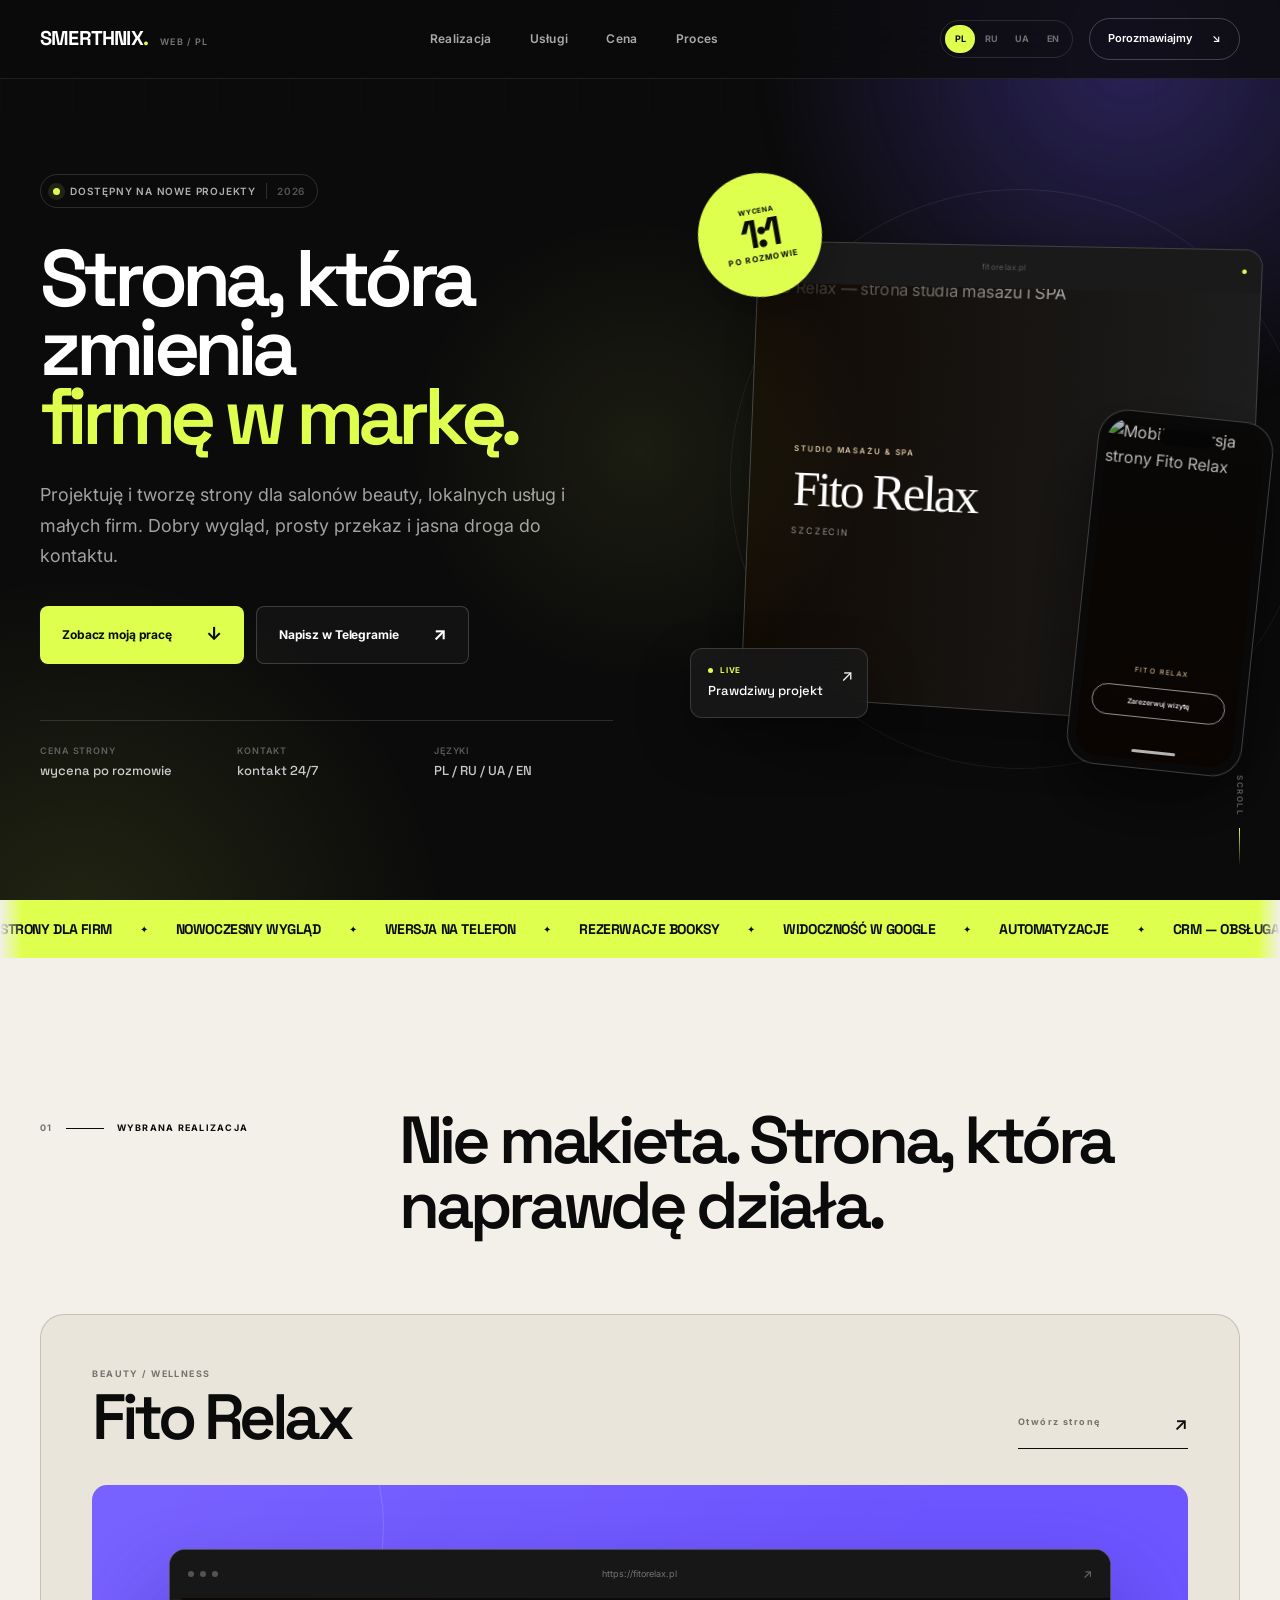
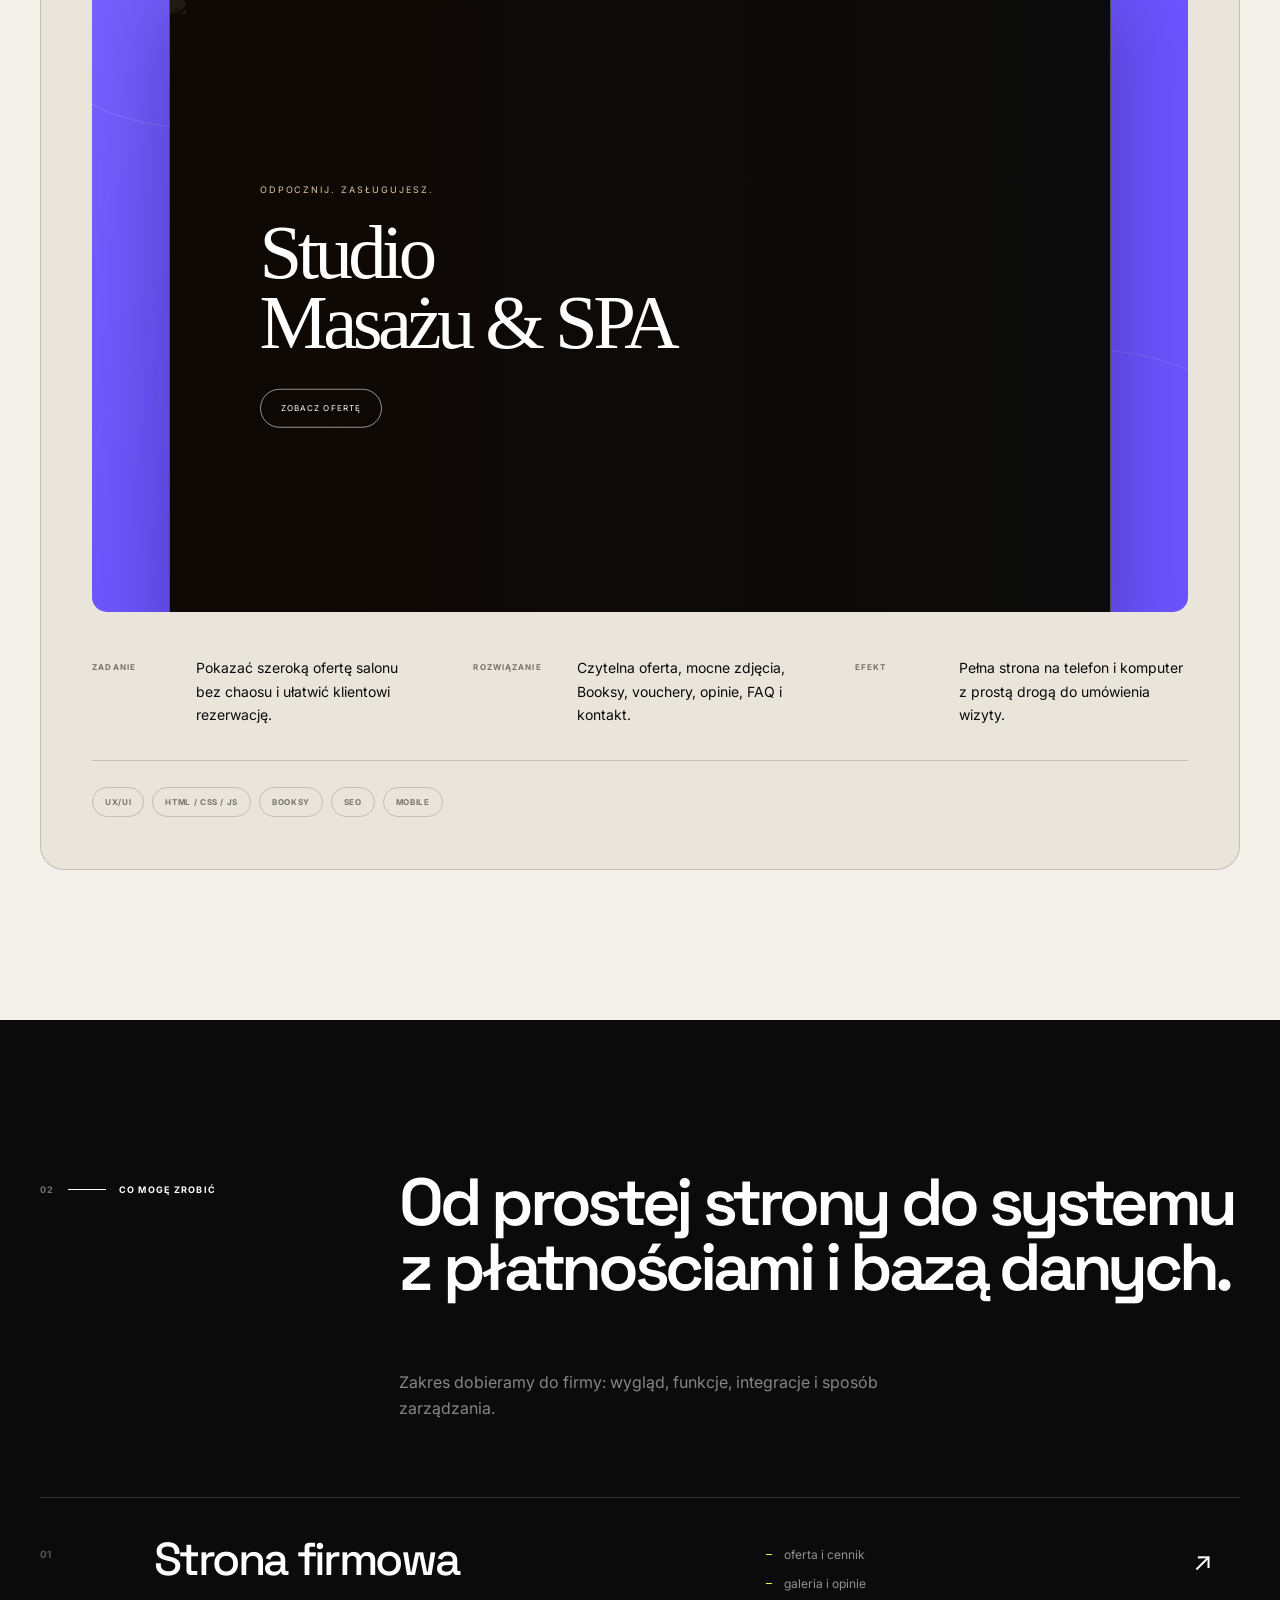
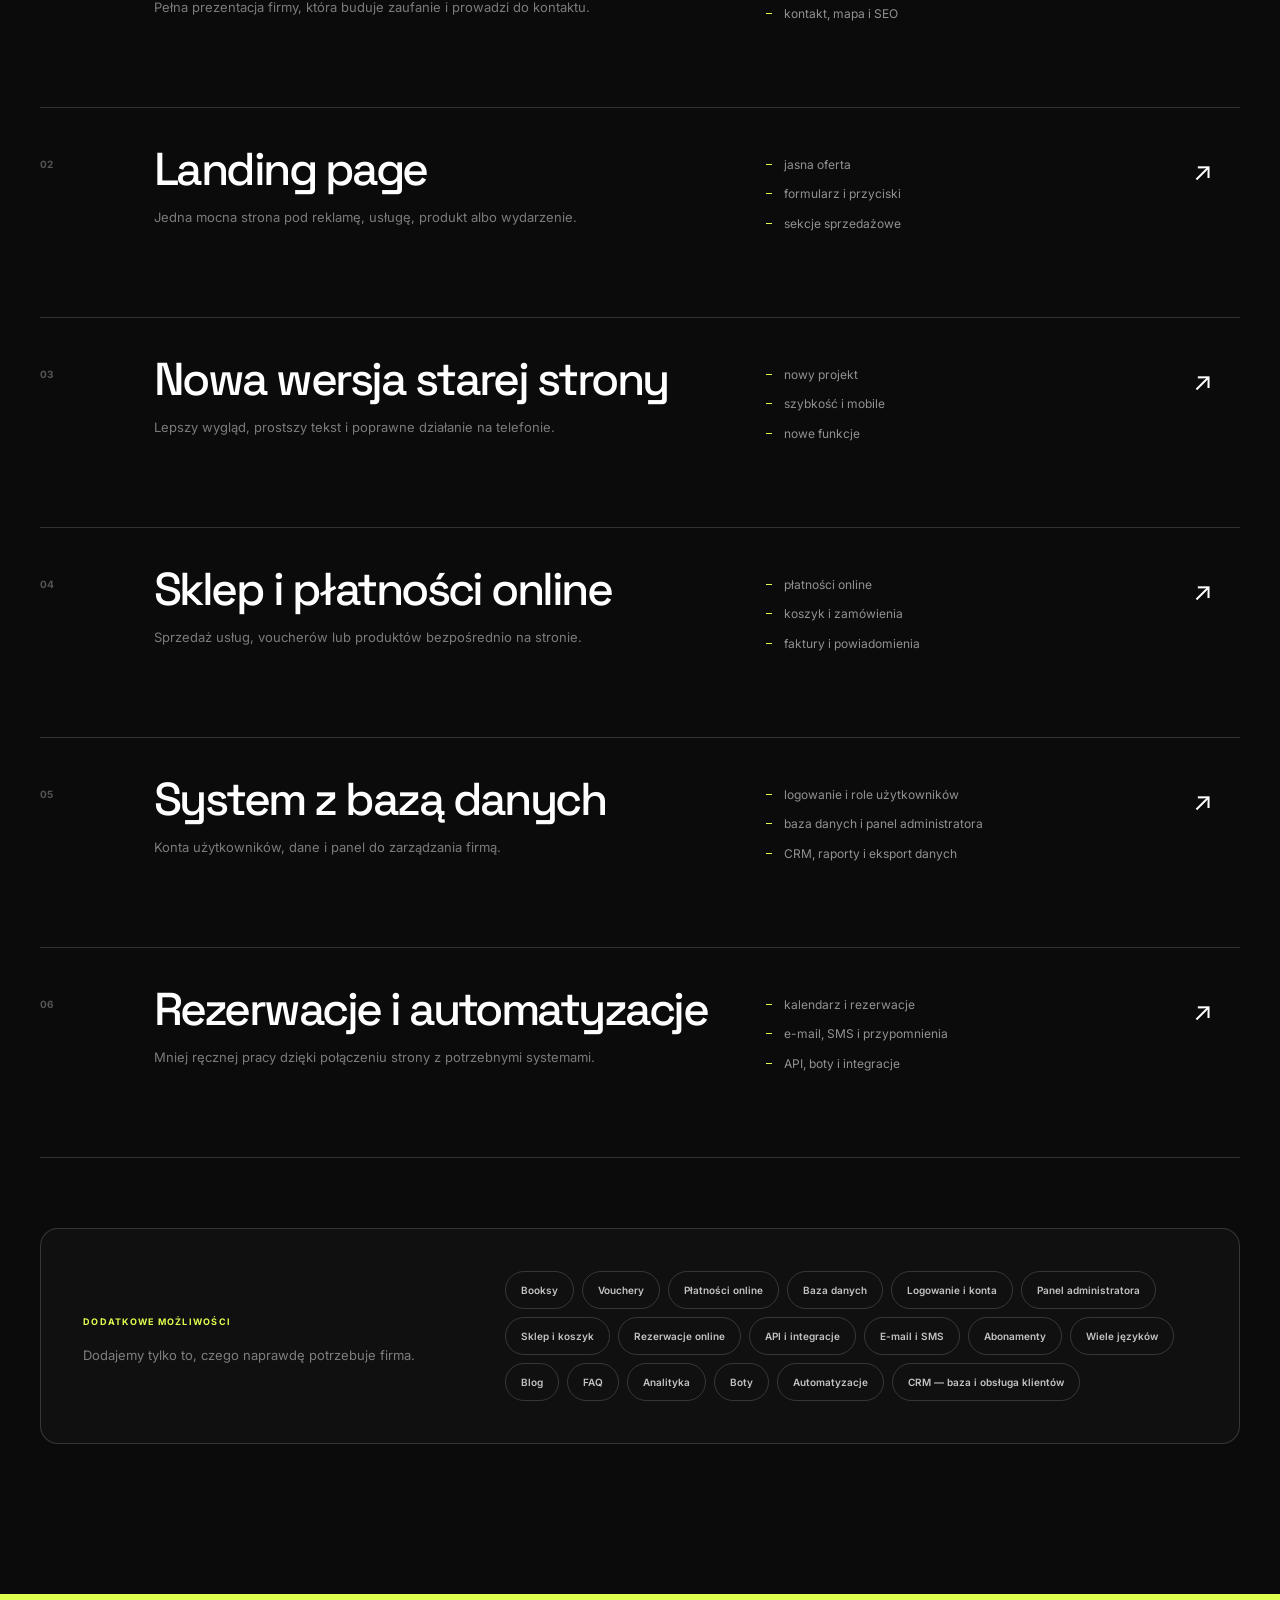
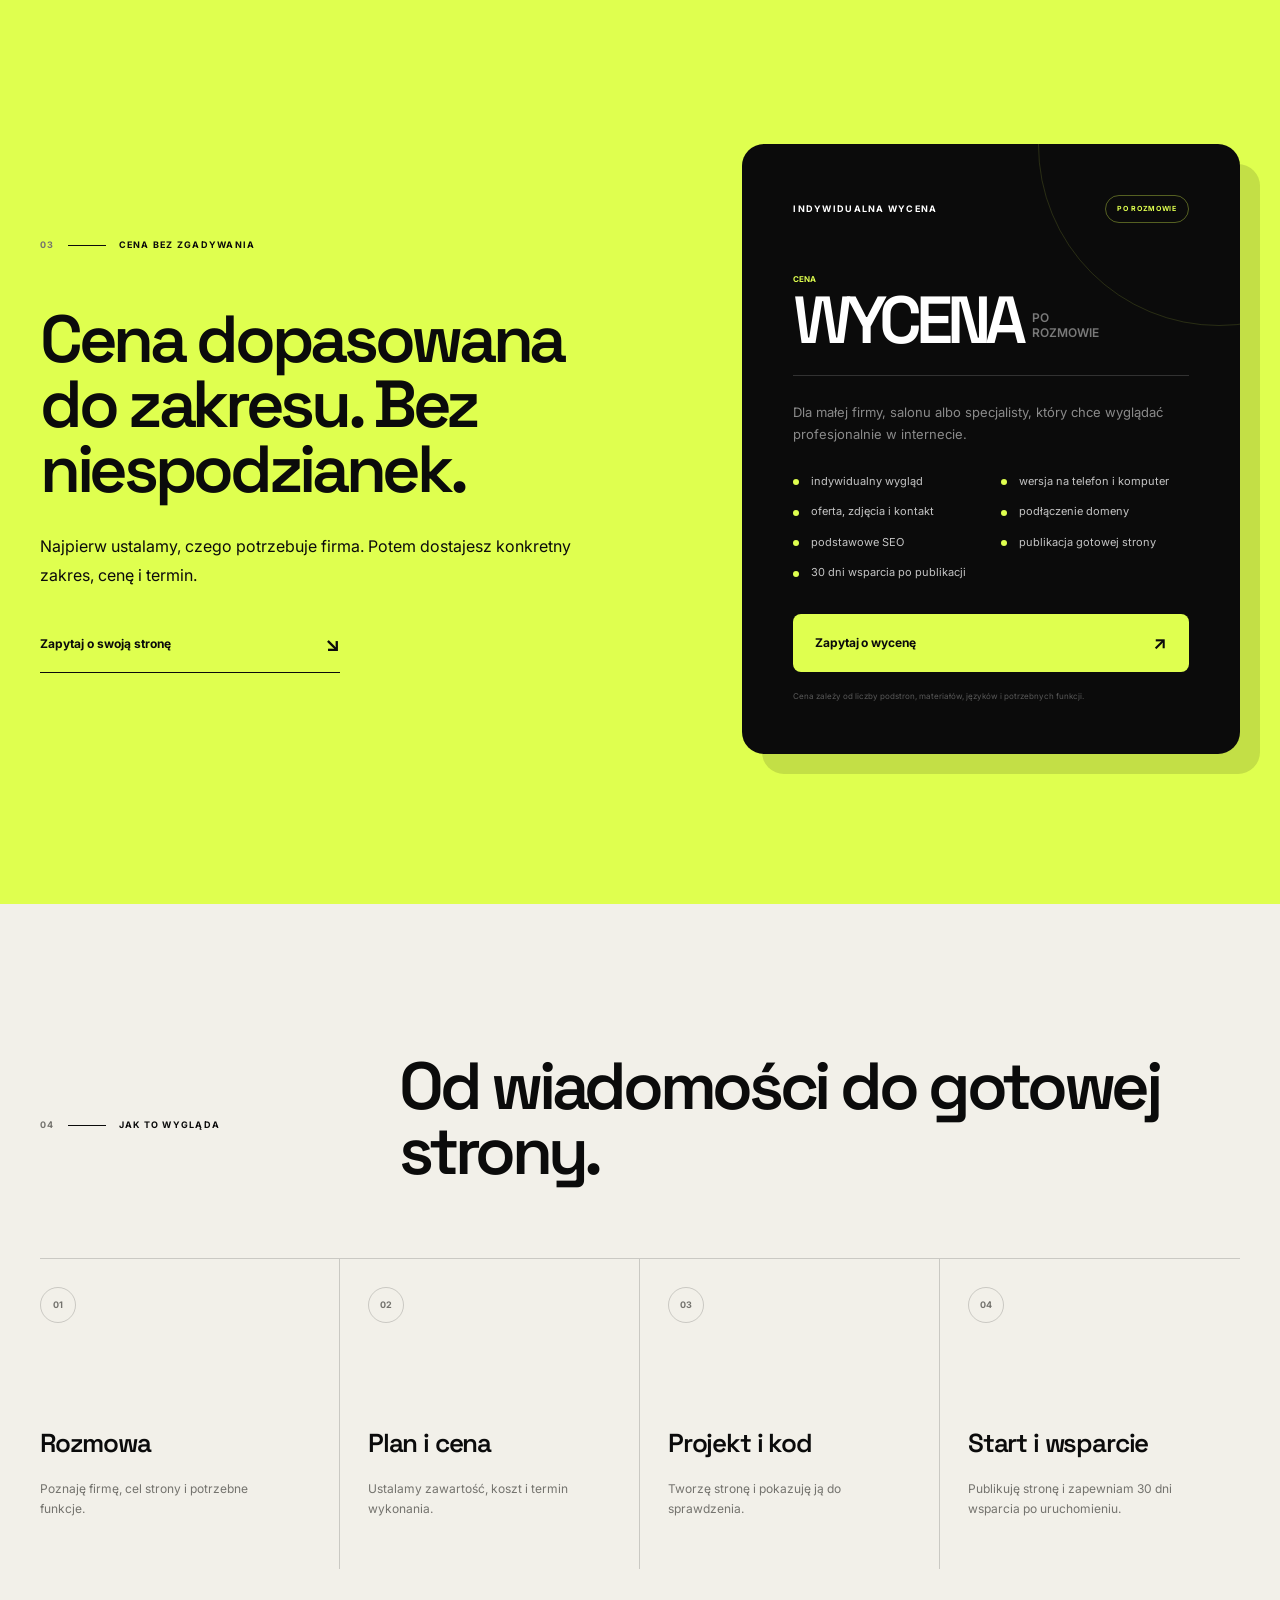
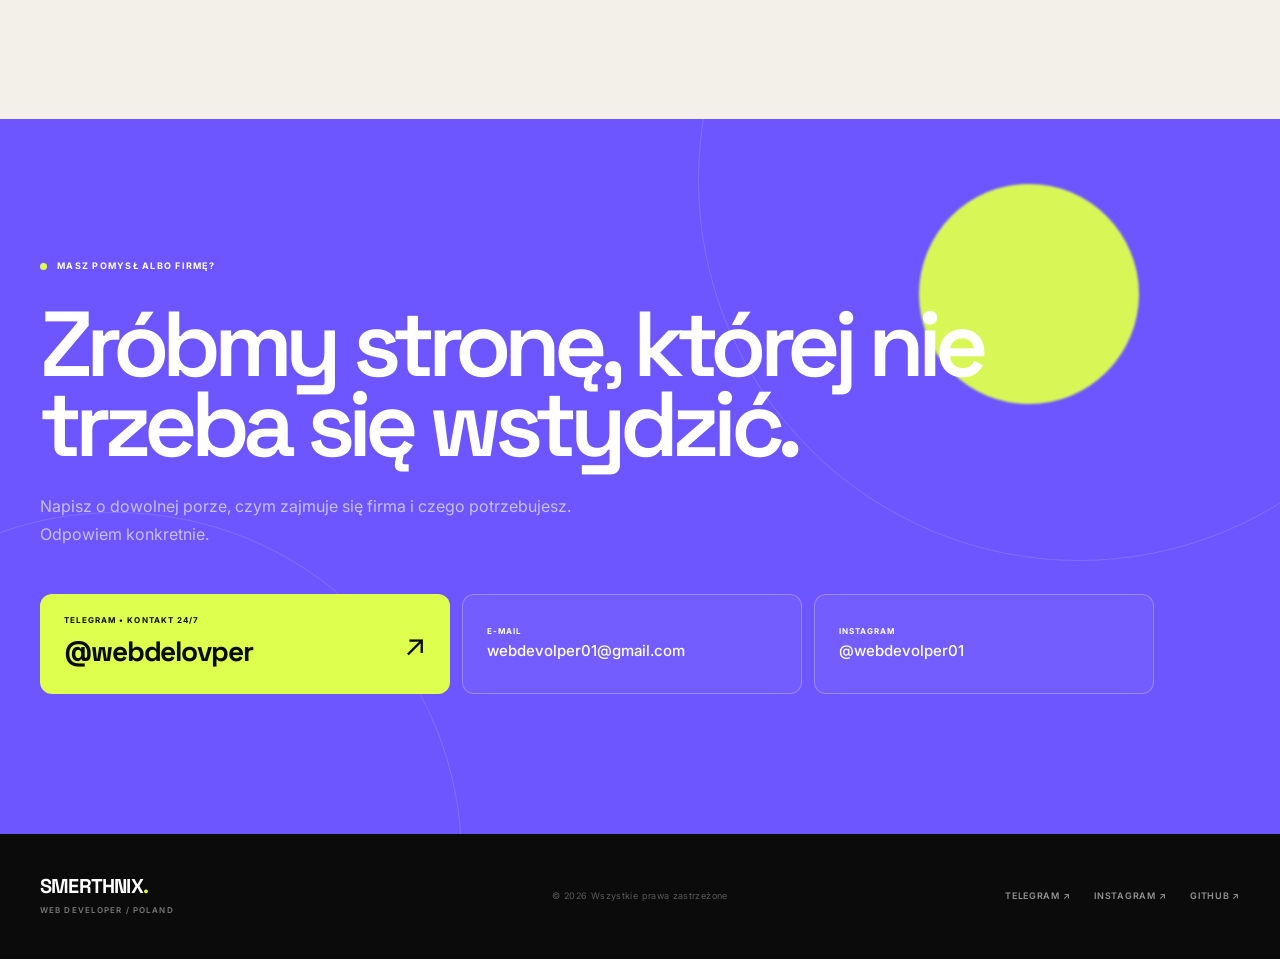
==== commit f8512455: "Update email and add Instagram contact" ====
--- a/index.html
+++ b/index.html
@@ -34,7 +34,8 @@
         "@type": "ProfessionalService",
         "name": "Smerthnix",
         "url": "https://superkolze08-netizen.github.io/portfolio/",
-        "email": "superkolze08@gmail.com",
+        "email": "webdevolper01@gmail.com",
+        "sameAs": ["https://www.instagram.com/webdevolper01/"],
         "description": "Projektowanie i tworzenie stron internetowych dla firm usługowych.",
         "priceRange": "wycena indywidualna",
         "areaServed": "Poland"
@@ -470,9 +471,13 @@
               </span>
               <i aria-hidden="true">↗</i>
             </a>
-            <a href="mailto:superkolze08@gmail.com" class="contact-email">
+            <a href="mailto:webdevolper01@gmail.com" class="contact-email">
               <small>E-MAIL</small>
-              <strong>superkolze08@gmail.com</strong>
+              <strong>webdevolper01@gmail.com</strong>
+            </a>
+            <a href="https://www.instagram.com/webdevolper01/" target="_blank" rel="noreferrer" class="contact-email">
+              <small>INSTAGRAM</small>
+              <strong>@webdevolper01</strong>
             </a>
           </div>
         </div>
@@ -488,6 +493,7 @@
         <p>© <span id="year">2026</span> <span data-i18n="footerRights">Wszystkie prawa zastrzeżone</span></p>
         <div class="footer-links">
           <a href="https://t.me/webdelovper" target="_blank" rel="noreferrer">TELEGRAM ↗</a>
+          <a href="https://www.instagram.com/webdevolper01/" target="_blank" rel="noreferrer">INSTAGRAM ↗</a>
           <a href="https://github.com/superkolze08-netizen/portfolio" target="_blank" rel="noreferrer">GITHUB ↗</a>
         </div>
       </div>
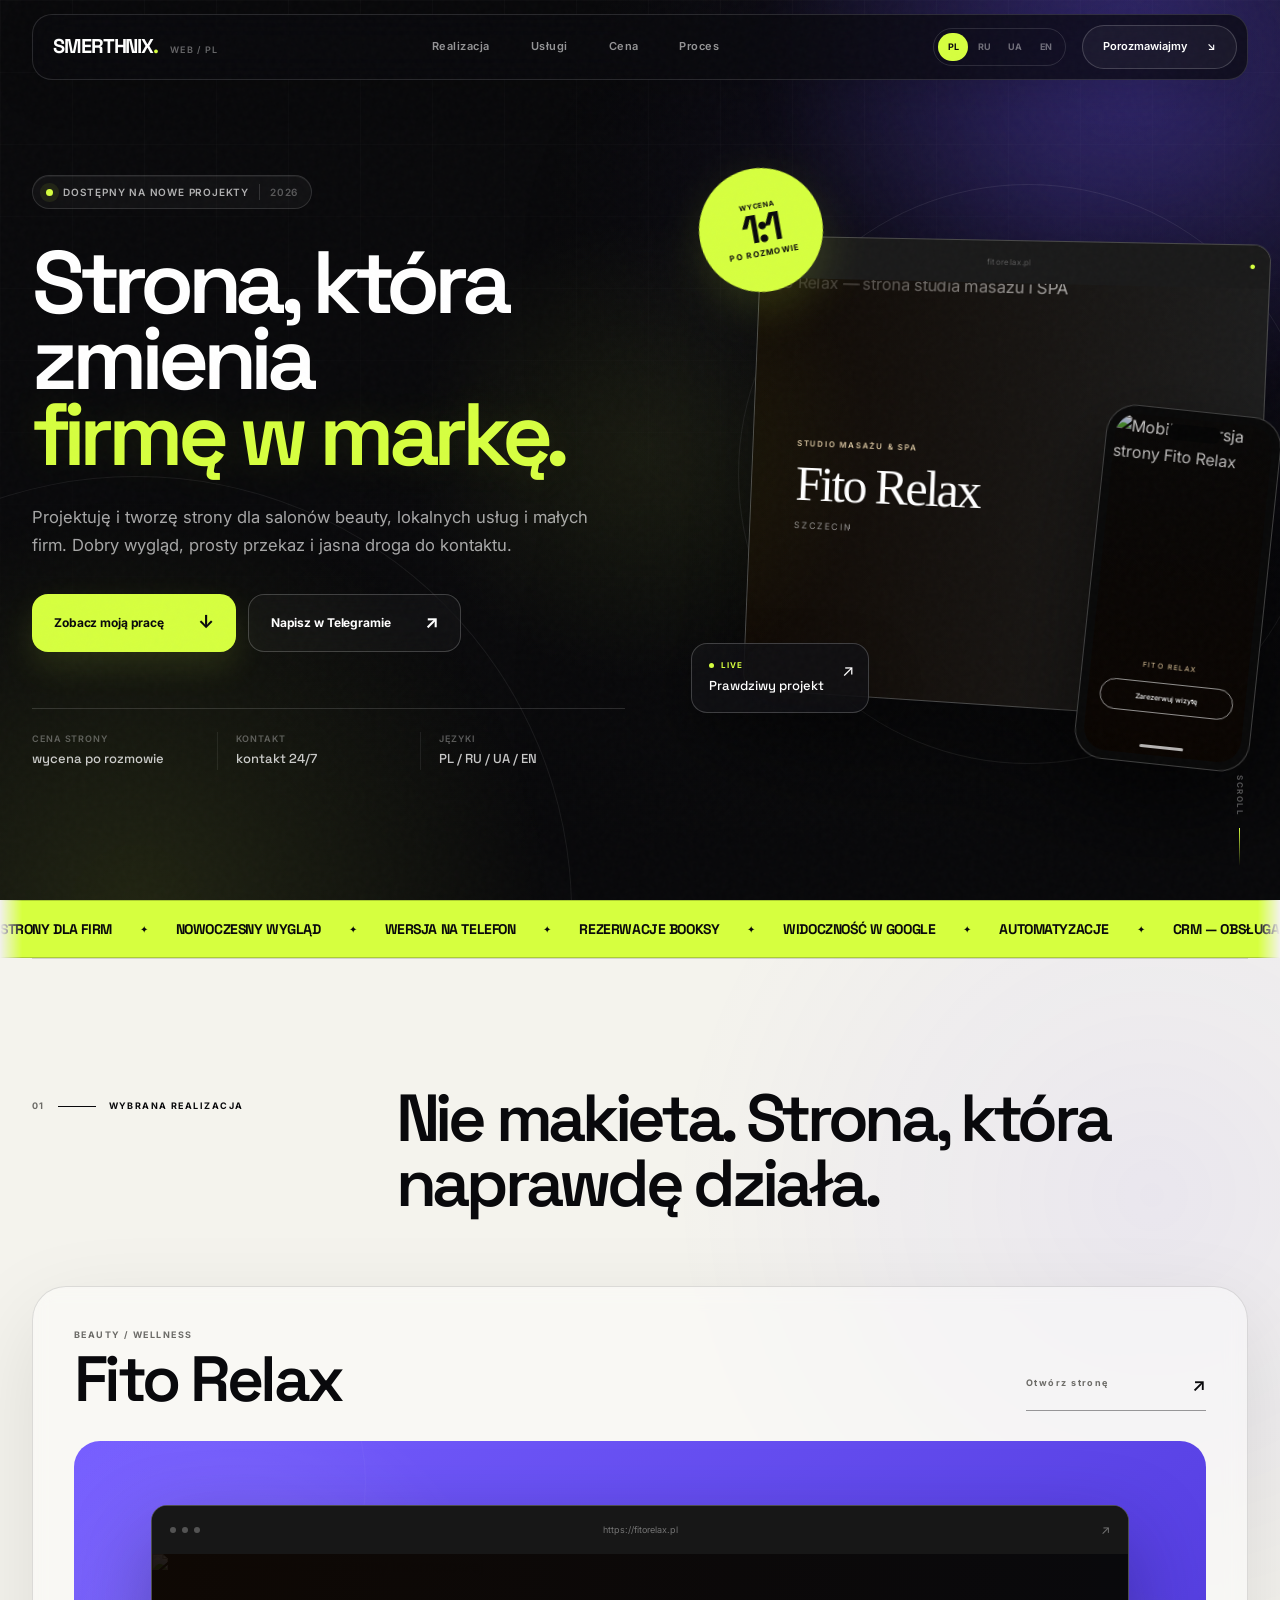
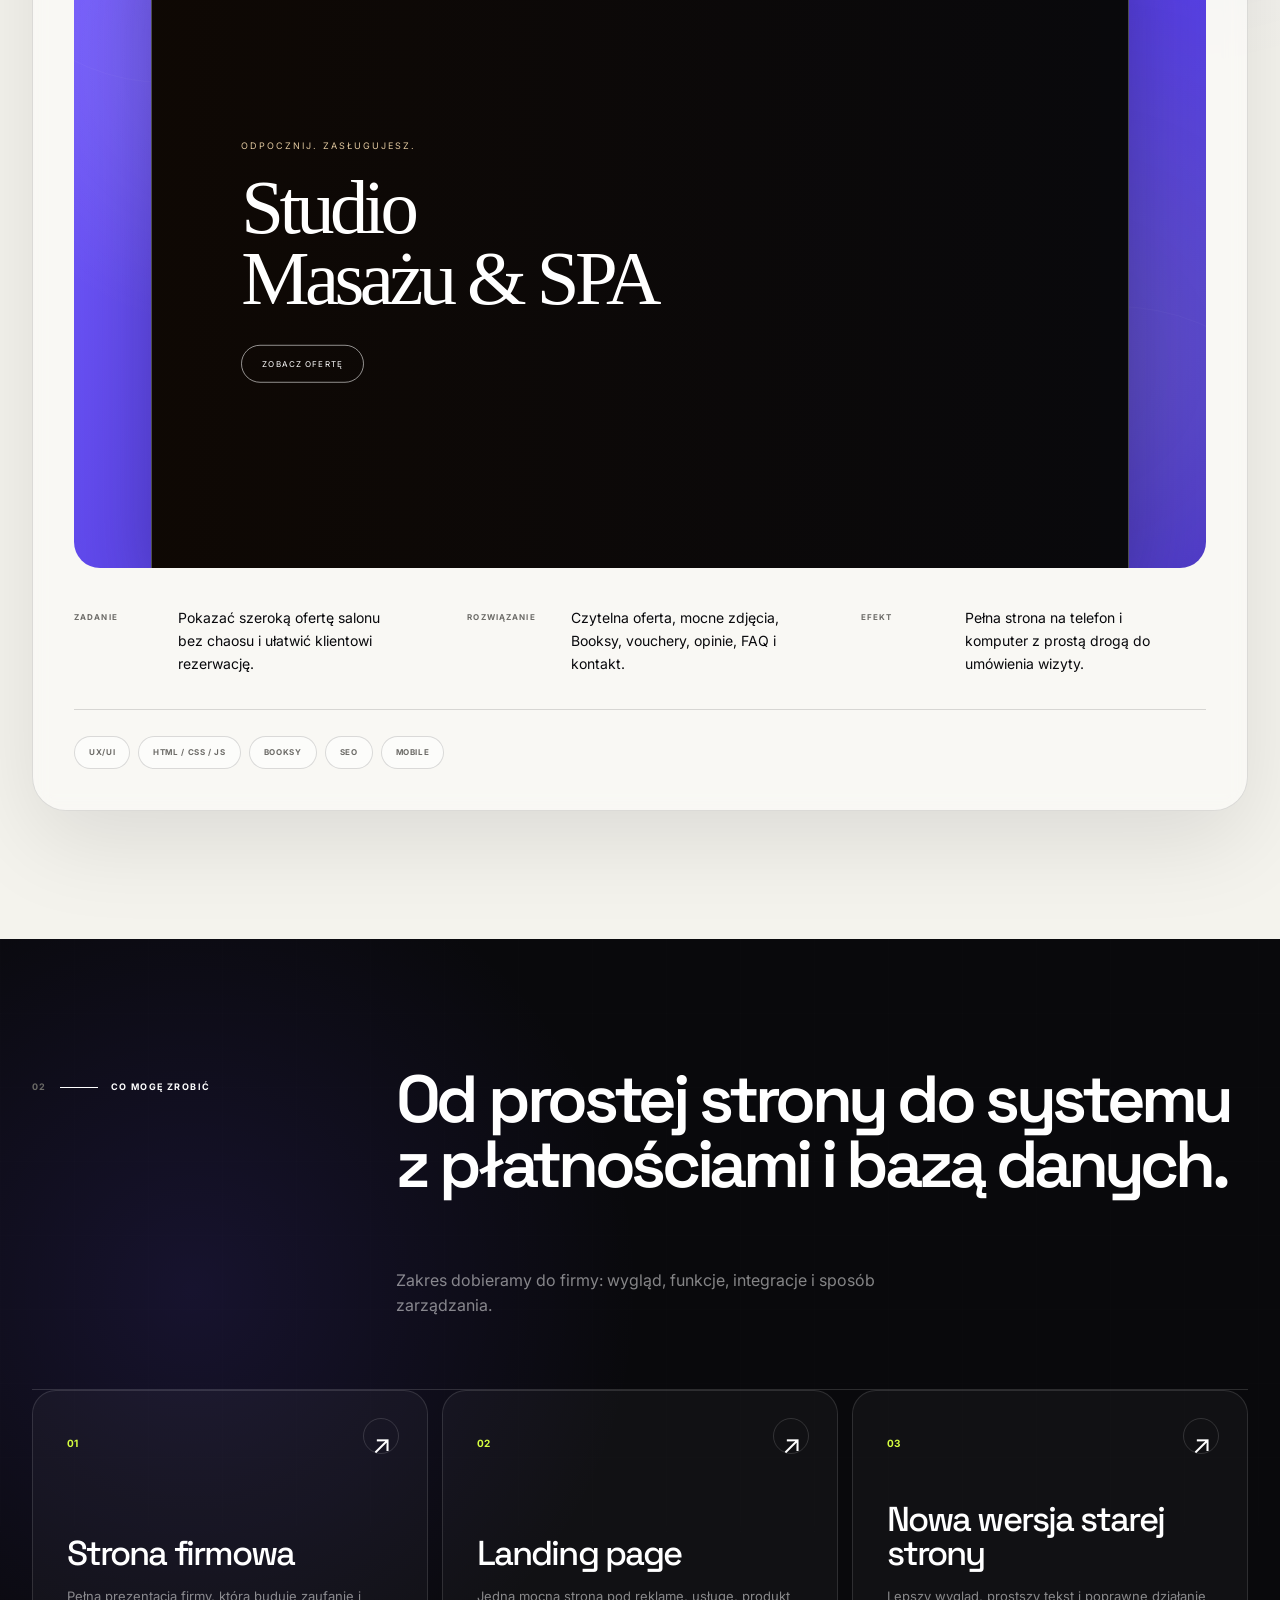
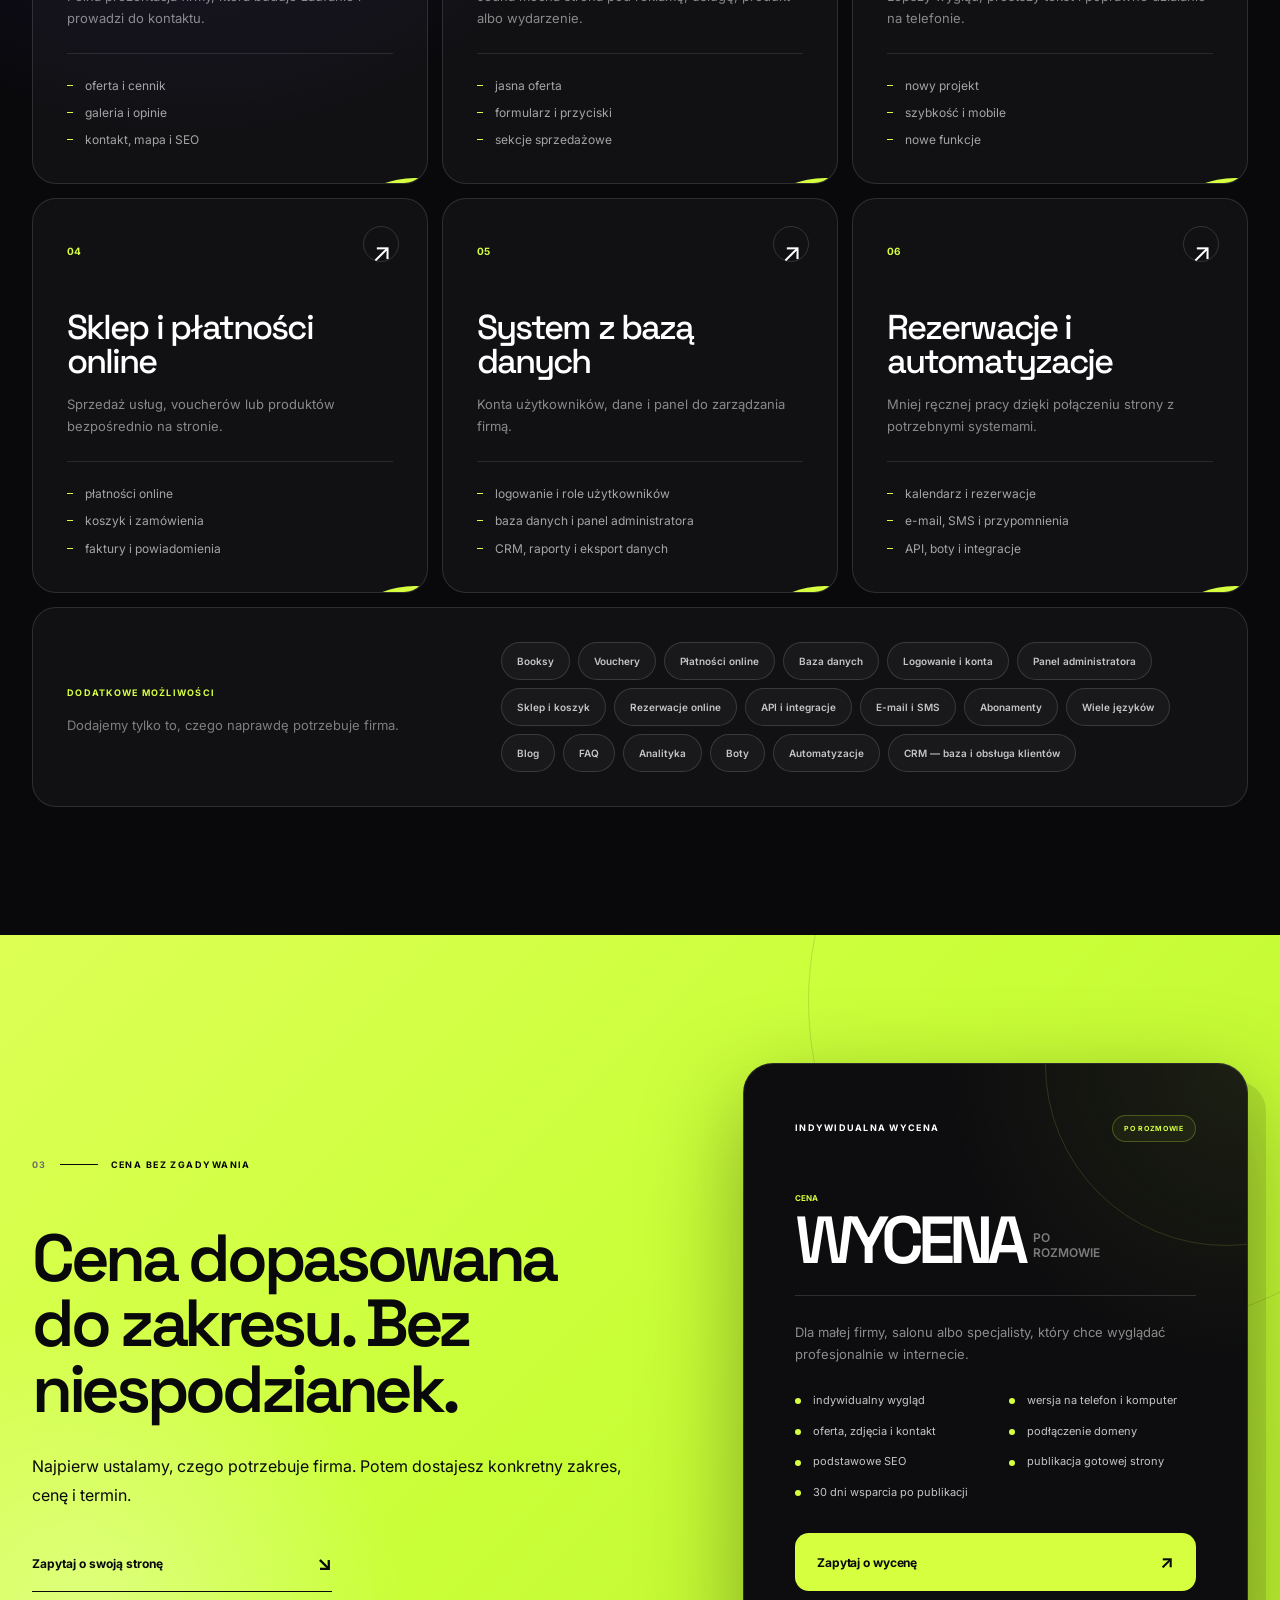
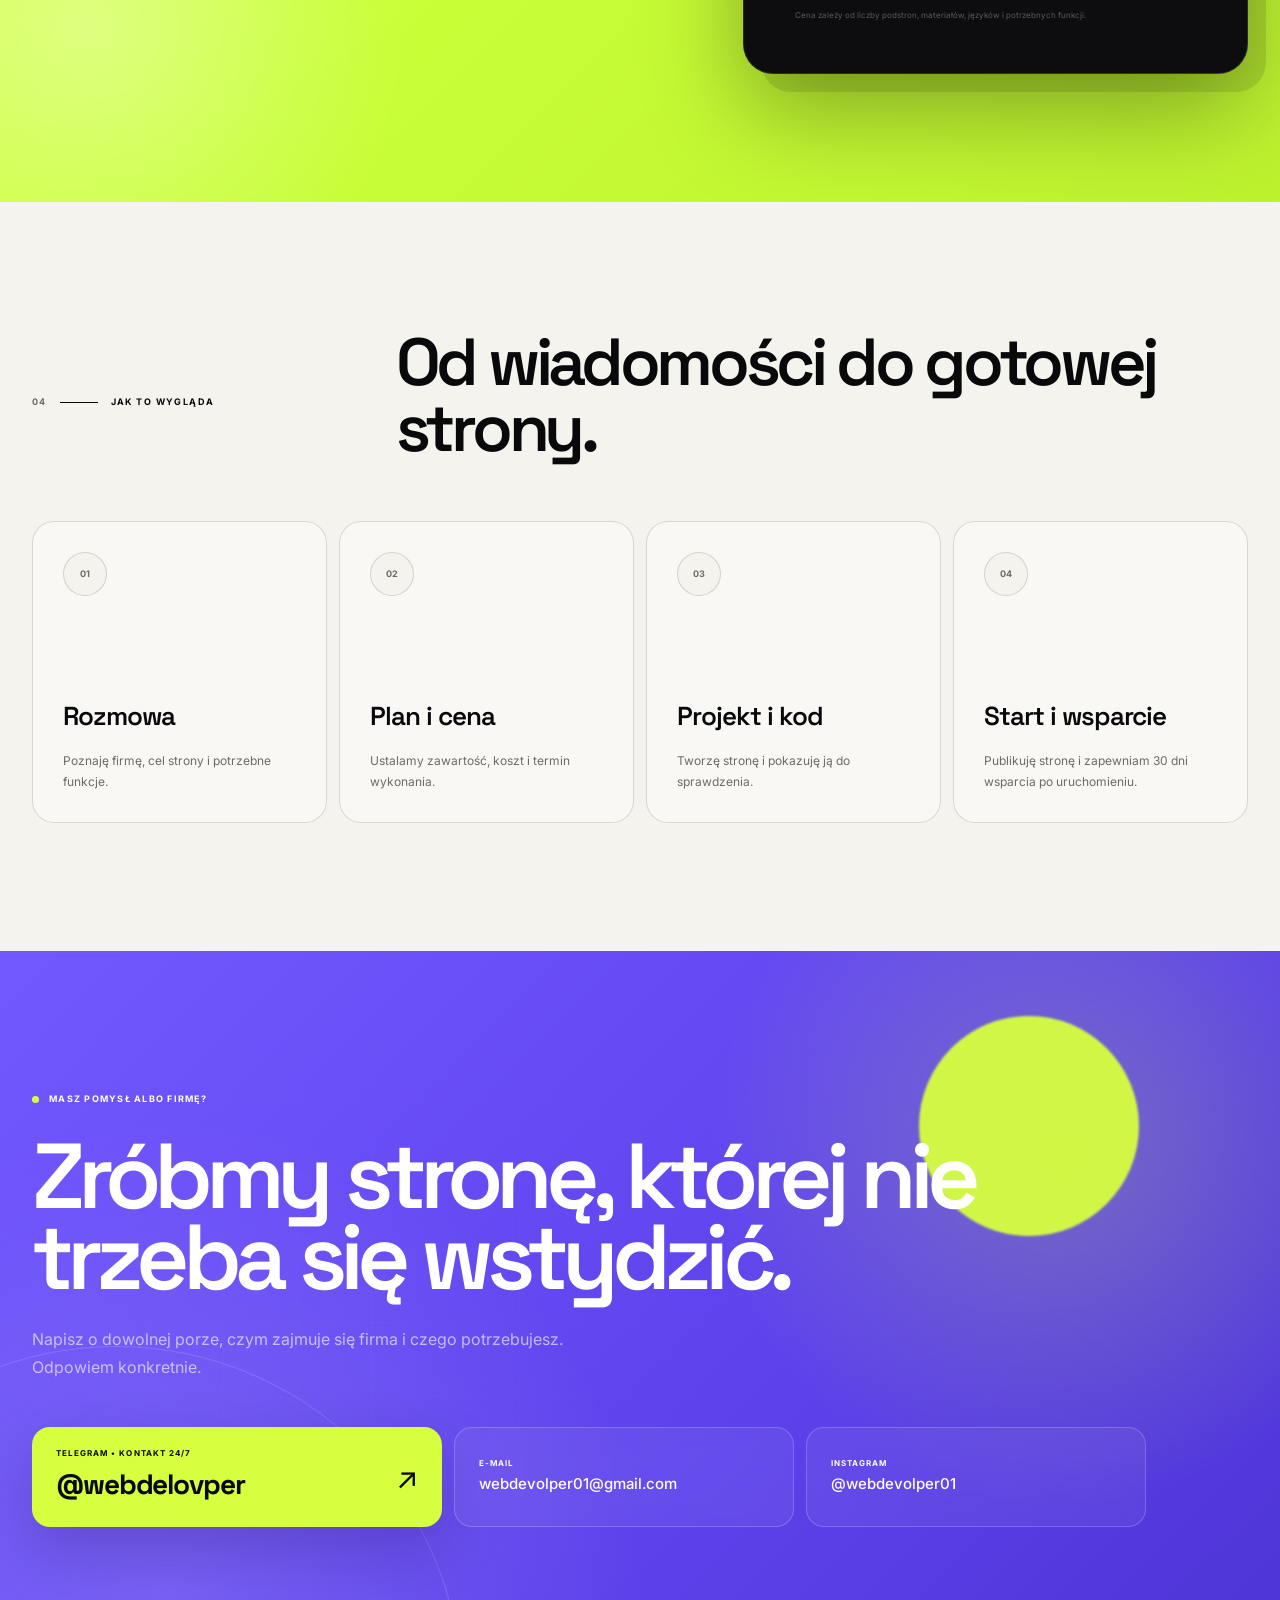
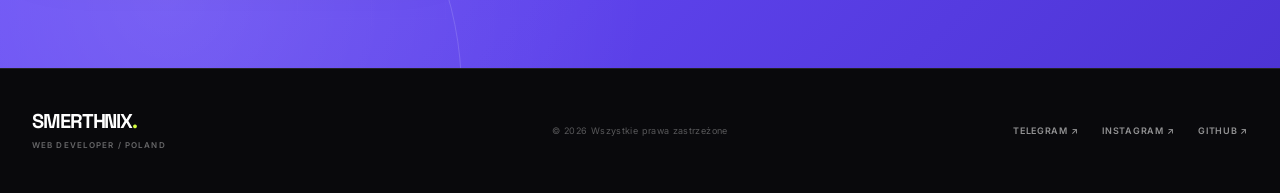
==== commit c63159a9: "Refresh portfolio design and remove Bowzer demo" ====
--- a/index.html
+++ b/index.html
@@ -27,6 +27,7 @@
       rel="stylesheet"
     />
     <link rel="stylesheet" href="styles.css?v=16" />
+    <link rel="stylesheet" href="styles-v2.css?v=1" />
 
     <script type="application/ld+json">
       {
@@ -68,16 +69,41 @@
             <button type="button" data-lang="uk" aria-pressed="false">UA</button>
             <button type="button" data-lang="en" aria-pressed="false">EN</button>
           </div>
+          <button
+            class="menu-toggle"
+            type="button"
+            aria-expanded="false"
+            aria-controls="mobile-navigation"
+            aria-label="Otwórz menu"
+          >
+            <span></span>
+            <span></span>
+          </button>
           <a class="header-contact" href="#contact">
             <span data-i18n="navContact">Porozmawiajmy</span>
             <i aria-hidden="true">↘</i>
           </a>
         </div>
       </div>
+
+      <nav class="mobile-navigation" id="mobile-navigation" aria-label="Nawigacja mobilna">
+        <a href="#work"><span>01</span><strong data-i18n="navWork">Realizacja</strong></a>
+        <a href="#services"><span>02</span><strong data-i18n="navServices">Usługi</strong></a>
+        <a href="#price"><span>03</span><strong data-i18n="navPrice">Cena</strong></a>
+        <a href="#process"><span>04</span><strong data-i18n="navProcess">Proces</strong></a>
+        <a class="mobile-navigation-contact" href="#contact">
+          <strong data-i18n="navContact">Porozmawiajmy</strong>
+          <i aria-hidden="true">↘</i>
+        </a>
+      </nav>
     </header>
 
     <main id="main">
       <section class="hero" id="top">
+        <video class="hero-film" autoplay muted loop playsinline aria-hidden="true">
+          <source src="hero-background.mp4" type="video/mp4" />
+        </video>
+        <div class="hero-film-scrim" aria-hidden="true"></div>
         <div class="hero-grid-bg" aria-hidden="true"></div>
         <div class="shell hero-layout">
           <div class="hero-copy reveal">
@@ -499,6 +525,6 @@
       </div>
     </footer>
 
-    <script src="script.js?v=16"></script>
+    <script src="script.js?v=17"></script>
   </body>
 </html>
--- a/styles-v2.css
+++ b/styles-v2.css
@@ -0,0 +1,917 @@
+/*
+ * Smerthnix visual refresh.
+ * This layer intentionally keeps the original structure and content while
+ * refining hierarchy, responsive behavior and interaction polish.
+ */
+
+:root {
+  --ink: #09090c;
+  --ink-soft: #121218;
+  --paper: #f4f3ed;
+  --paper-deep: #e9e7df;
+  --accent: #d6ff3f;
+  --violet: #6b50ff;
+  --violet-light: #8f7cff;
+  --muted: #6c6b67;
+  --line: rgba(9, 9, 12, 0.14);
+  --line-light: rgba(255, 255, 255, 0.14);
+  --shell: min(1360px, calc(100vw - 64px));
+  --radius: 30px;
+  --shadow-soft: 0 30px 90px rgba(8, 8, 12, 0.1);
+  --shadow-dark: 0 34px 100px rgba(0, 0, 0, 0.34);
+}
+
+body {
+  background:
+    radial-gradient(circle at 10% 18%, rgba(107, 80, 255, 0.055), transparent 24rem),
+    var(--paper);
+}
+
+body::before {
+  position: fixed;
+  z-index: 900;
+  inset: 0;
+  content: "";
+  pointer-events: none;
+  opacity: 0.035;
+  background-image: url("data:image/svg+xml,%3Csvg viewBox='0 0 180 180' xmlns='http://www.w3.org/2000/svg'%3E%3Cfilter id='n'%3E%3CfeTurbulence type='fractalNoise' baseFrequency='.9' numOctaves='3' stitchTiles='stitch'/%3E%3C/filter%3E%3Crect width='100%25' height='100%25' filter='url(%23n)' opacity='.65'/%3E%3C/svg%3E");
+}
+
+.site-header {
+  top: 14px;
+  right: 0;
+  bottom: auto;
+  left: 0;
+  border: 0;
+  background: transparent;
+  backdrop-filter: none;
+  pointer-events: none;
+}
+
+.header-row {
+  min-height: 66px;
+  padding: 0 10px 0 20px;
+  border: 1px solid rgba(255, 255, 255, 0.13);
+  border-radius: 20px;
+  background: rgba(10, 10, 14, 0.76);
+  box-shadow: 0 12px 40px rgba(0, 0, 0, 0.16);
+  backdrop-filter: blur(22px) saturate(1.25);
+  pointer-events: auto;
+  transition:
+    background 240ms ease,
+    border-color 240ms ease,
+    transform 240ms ease;
+}
+
+.site-header.is-scrolled .header-row {
+  border-color: rgba(255, 255, 255, 0.19);
+  background: rgba(8, 8, 11, 0.91);
+  transform: translateY(-4px);
+}
+
+.brand-word {
+  letter-spacing: -0.055em;
+}
+
+.brand small {
+  color: rgba(255, 255, 255, 0.38);
+}
+
+.main-nav {
+  gap: clamp(24px, 3.2vw, 52px);
+}
+
+.main-nav a {
+  color: rgba(255, 255, 255, 0.57);
+  font-size: 11px;
+  letter-spacing: 0.045em;
+}
+
+.header-contact {
+  min-height: 44px;
+  padding: 0 20px;
+  border-color: rgba(255, 255, 255, 0.18);
+  background: rgba(255, 255, 255, 0.045);
+}
+
+.menu-toggle,
+.mobile-navigation {
+  display: none;
+}
+
+.hero {
+  min-height: 900px;
+  isolation: isolate;
+  overflow: hidden;
+  background:
+    radial-gradient(circle at 83% 24%, rgba(107, 80, 255, 0.34), transparent 32rem),
+    radial-gradient(circle at 52% 82%, rgba(214, 255, 63, 0.07), transparent 26rem),
+    #09090b;
+}
+
+.hero::after {
+  position: absolute;
+  z-index: -1;
+  right: -13vw;
+  bottom: -35vw;
+  width: 68vw;
+  height: 68vw;
+  border: 1px solid rgba(255, 255, 255, 0.07);
+  border-radius: 50%;
+  content: "";
+}
+
+.hero-film,
+.hero-film-scrim {
+  position: absolute;
+  z-index: -3;
+  inset: 0;
+  width: 100%;
+  height: 100%;
+}
+
+.hero-film {
+  object-fit: cover;
+  opacity: 0.12;
+  filter: grayscale(1) contrast(1.12);
+}
+
+.hero-film-scrim {
+  z-index: -2;
+  background:
+    linear-gradient(90deg, rgba(9, 9, 11, 0.96) 0%, rgba(9, 9, 11, 0.72) 48%, rgba(9, 9, 11, 0.28) 100%),
+    linear-gradient(180deg, rgba(9, 9, 11, 0.08), #09090b 94%);
+}
+
+.hero-grid-bg {
+  opacity: 0.48;
+  mask-image: linear-gradient(to bottom, black 0%, transparent 88%);
+}
+
+.hero-layout {
+  min-height: 900px;
+  padding-top: 145px;
+  padding-bottom: 100px;
+  grid-template-columns: minmax(0, 1fr) minmax(520px, 0.94fr);
+  gap: clamp(42px, 5.2vw, 88px);
+}
+
+.hero-copy {
+  position: relative;
+  z-index: 4;
+}
+
+.availability {
+  padding: 8px 13px;
+  border: 1px solid rgba(255, 255, 255, 0.13);
+  border-radius: 999px;
+  background: rgba(255, 255, 255, 0.035);
+  box-shadow: inset 0 1px rgba(255, 255, 255, 0.05);
+}
+
+.availability i {
+  box-shadow: 0 0 0 6px rgba(214, 255, 63, 0.08);
+}
+
+.hero h1 {
+  max-width: 760px;
+  font-size: clamp(74px, 6.9vw, 112px);
+  letter-spacing: -0.072em;
+}
+
+.hero-accent {
+  color: var(--accent);
+  text-shadow: 0 0 42px rgba(214, 255, 63, 0.1);
+}
+
+.hero-lead {
+  max-width: 610px;
+  color: rgba(255, 255, 255, 0.64);
+  font-size: clamp(16px, 1.3vw, 19px);
+}
+
+.button {
+  min-height: 58px;
+  border-radius: 16px;
+}
+
+.button-accent {
+  box-shadow: 0 14px 34px rgba(214, 255, 63, 0.12);
+}
+
+.button-ghost {
+  border-color: rgba(255, 255, 255, 0.2);
+  background: rgba(255, 255, 255, 0.03);
+  backdrop-filter: blur(12px);
+}
+
+.hero-facts {
+  border-top-color: rgba(255, 255, 255, 0.14);
+}
+
+.hero-facts div:not(:last-child) {
+  border-right: 1px solid rgba(255, 255, 255, 0.08);
+}
+
+.hero-visual {
+  filter: drop-shadow(0 40px 90px rgba(0, 0, 0, 0.28));
+}
+
+.desktop-mockup {
+  border-color: rgba(255, 255, 255, 0.2);
+  box-shadow: var(--shadow-dark);
+}
+
+.phone-mockup {
+  box-shadow: 0 34px 80px rgba(0, 0, 0, 0.54);
+}
+
+.live-badge {
+  border-color: rgba(255, 255, 255, 0.2);
+  border-radius: 16px;
+  background: rgba(16, 16, 20, 0.82);
+  backdrop-filter: blur(18px);
+}
+
+.price-sticker {
+  box-shadow: 0 16px 44px rgba(214, 255, 63, 0.15);
+}
+
+.ticker {
+  border-top: 1px solid rgba(9, 9, 12, 0.2);
+  border-bottom: 1px solid rgba(9, 9, 12, 0.2);
+}
+
+.section {
+  padding: clamp(110px, 10vw, 168px) 0;
+}
+
+.section-label strong {
+  letter-spacing: 0.16em;
+}
+
+.section-head {
+  margin-bottom: 70px;
+}
+
+.section-head h2,
+.price-intro h2,
+.process-head h2 {
+  letter-spacing: -0.065em;
+}
+
+.work {
+  position: relative;
+  background:
+    radial-gradient(circle at 90% 15%, rgba(107, 80, 255, 0.08), transparent 30rem),
+    var(--paper);
+}
+
+.work::before {
+  position: absolute;
+  top: 0;
+  left: 50%;
+  width: min(1360px, calc(100% - 64px));
+  height: 1px;
+  content: "";
+  background: var(--line);
+  transform: translateX(-50%);
+}
+
+.featured-project {
+  padding: clamp(24px, 3.2vw, 48px);
+  border-color: rgba(9, 9, 12, 0.12);
+  border-radius: 34px;
+  background: rgba(255, 255, 255, 0.42);
+  box-shadow: var(--shadow-soft);
+  backdrop-filter: blur(10px);
+}
+
+.project-topline {
+  margin-bottom: 30px;
+}
+
+.project-topline h3 {
+  letter-spacing: -0.055em;
+}
+
+.project-topline a {
+  min-width: 180px;
+  padding-bottom: 10px;
+  border-bottom: 1px solid rgba(9, 9, 12, 0.4);
+}
+
+.project-stage {
+  padding: clamp(34px, 5vw, 74px) clamp(18px, 6vw, 84px) 0;
+  border-radius: 26px;
+  background:
+    radial-gradient(circle at 14% 30%, rgba(255, 255, 255, 0.13), transparent 17rem),
+    radial-gradient(circle at 88% 72%, rgba(214, 255, 63, 0.13), transparent 24rem),
+    linear-gradient(140deg, #765eff, #5a43e6 58%, #4932ce);
+}
+
+.project-stage::before,
+.project-stage::after {
+  opacity: 0.26;
+}
+
+.project-browser {
+  box-shadow: 0 32px 80px rgba(24, 15, 76, 0.38);
+}
+
+.project-details {
+  padding: 38px 0 34px;
+}
+
+.project-details div {
+  padding-right: 22px;
+}
+
+.project-tags span {
+  padding: 9px 14px;
+  border-color: rgba(9, 9, 12, 0.14);
+  background: rgba(255, 255, 255, 0.52);
+}
+
+.services {
+  position: relative;
+  background:
+    radial-gradient(circle at 15% 22%, rgba(107, 80, 255, 0.14), transparent 28rem),
+    #09090c;
+}
+
+.services::before {
+  position: absolute;
+  inset: 0;
+  content: "";
+  pointer-events: none;
+  opacity: 0.32;
+  background-image:
+    linear-gradient(rgba(255, 255, 255, 0.025) 1px, transparent 1px),
+    linear-gradient(90deg, rgba(255, 255, 255, 0.025) 1px, transparent 1px);
+  background-size: 74px 74px;
+  mask-image: linear-gradient(to bottom, black, transparent 88%);
+}
+
+.service-list {
+  display: grid;
+  grid-template-columns: repeat(3, minmax(0, 1fr));
+  gap: 14px;
+}
+
+.service-row {
+  position: relative;
+  display: flex;
+  min-height: 350px;
+  padding: 34px;
+  overflow: hidden;
+  flex-direction: column;
+  align-items: stretch;
+  border: 1px solid rgba(255, 255, 255, 0.12);
+  border-radius: 24px;
+  background: rgba(255, 255, 255, 0.035);
+  gap: 0;
+  transition:
+    transform 350ms var(--ease),
+    border-color 350ms ease,
+    background 350ms ease;
+}
+
+.service-row::before {
+  inset: auto -20% -45% auto;
+  width: 180px;
+  height: 180px;
+  border: 1px solid rgba(214, 255, 63, 0.14);
+  border-radius: 50%;
+  opacity: 1;
+  transform: none;
+}
+
+.service-row:hover {
+  padding: 34px;
+  border-color: rgba(214, 255, 63, 0.38);
+  background: rgba(255, 255, 255, 0.065);
+  transform: translateY(-6px);
+}
+
+.service-number {
+  margin-bottom: auto;
+  color: var(--accent);
+}
+
+.service-name {
+  margin-top: 52px;
+}
+
+.service-name h3 {
+  max-width: 360px;
+  font-size: clamp(30px, 2.7vw, 42px);
+  letter-spacing: -0.055em;
+  line-height: 0.98;
+}
+
+.service-name p {
+  max-width: 380px;
+  color: rgba(255, 255, 255, 0.5);
+}
+
+.service-row ul {
+  display: grid;
+  padding-top: 22px;
+  margin-top: 24px;
+  border-top: 1px solid rgba(255, 255, 255, 0.1);
+  gap: 8px;
+}
+
+.service-row li {
+  color: rgba(255, 255, 255, 0.62);
+}
+
+.service-arrow {
+  position: absolute;
+  top: 27px;
+  right: 28px;
+  display: grid;
+  width: 36px;
+  height: 36px;
+  border: 1px solid rgba(255, 255, 255, 0.14);
+  border-radius: 50%;
+  place-items: center;
+}
+
+.capabilities {
+  padding: 34px;
+  margin-top: 14px;
+  border-color: rgba(255, 255, 255, 0.12);
+  border-radius: 24px;
+  background: rgba(255, 255, 255, 0.035);
+}
+
+.capabilities li {
+  border-color: rgba(255, 255, 255, 0.14);
+  background: rgba(255, 255, 255, 0.035);
+}
+
+.price {
+  position: relative;
+  overflow: hidden;
+  background:
+    radial-gradient(circle at 7% 80%, rgba(255, 255, 255, 0.34), transparent 20rem),
+    linear-gradient(135deg, #ddff55 0%, #c9ff37 48%, #bdf22f 100%);
+}
+
+.price::after {
+  position: absolute;
+  top: -260px;
+  right: -180px;
+  width: 650px;
+  height: 650px;
+  border: 1px solid rgba(9, 9, 12, 0.12);
+  border-radius: 50%;
+  content: "";
+}
+
+.price-layout {
+  position: relative;
+  z-index: 1;
+  align-items: center;
+}
+
+.price-intro h2 {
+  max-width: 660px;
+}
+
+.price-card {
+  border: 1px solid rgba(255, 255, 255, 0.13);
+  border-radius: 30px;
+  background:
+    radial-gradient(circle at 100% 0%, rgba(214, 255, 63, 0.08), transparent 19rem),
+    #0d0d0f;
+  box-shadow: 18px 18px 0 rgba(9, 9, 12, 0.1), var(--shadow-dark);
+}
+
+.price-card-top em {
+  border-color: rgba(214, 255, 63, 0.24);
+  background: rgba(214, 255, 63, 0.05);
+}
+
+.price-card > ul {
+  gap: 13px 28px;
+}
+
+.button-dark-full {
+  border-radius: 14px;
+}
+
+.process {
+  background:
+    linear-gradient(90deg, transparent 49.95%, rgba(9, 9, 12, 0.025) 50%, transparent 50.05%),
+    var(--paper);
+}
+
+.process-head {
+  margin-bottom: 60px;
+}
+
+.process-list {
+  border: 0;
+  gap: 12px;
+}
+
+.process-item,
+.process-item:not(:first-child) {
+  min-height: 300px;
+  padding: 30px;
+  border: 1px solid var(--line);
+  border-radius: 22px;
+  background: rgba(255, 255, 255, 0.46);
+  transition:
+    transform 320ms var(--ease),
+    background 320ms ease;
+}
+
+.process-item:hover {
+  background: var(--white);
+  transform: translateY(-5px);
+}
+
+.process-item > span {
+  display: grid;
+  width: 44px;
+  height: 44px;
+  border-color: var(--line);
+  background: var(--paper);
+  place-items: center;
+}
+
+.process-item h3 {
+  letter-spacing: -0.04em;
+}
+
+.contact {
+  position: relative;
+  padding: clamp(110px, 11vw, 175px) 0;
+  overflow: hidden;
+  background:
+    radial-gradient(circle at 83% 28%, rgba(214, 255, 63, 0.21), transparent 22rem),
+    radial-gradient(circle at 13% 90%, rgba(255, 255, 255, 0.13), transparent 30rem),
+    linear-gradient(135deg, #7258ff, #5d42eb 62%, #4d34d5);
+}
+
+.contact::before {
+  position: absolute;
+  inset: 0;
+  content: "";
+  opacity: 0.32;
+  background-image:
+    linear-gradient(rgba(255, 255, 255, 0.06) 1px, transparent 1px),
+    linear-gradient(90deg, rgba(255, 255, 255, 0.06) 1px, transparent 1px);
+  background-size: 74px 74px;
+  mask-image: radial-gradient(circle at 50% 50%, black, transparent 78%);
+}
+
+.contact-inner {
+  position: relative;
+  z-index: 1;
+}
+
+.contact h2 {
+  max-width: 1180px;
+  letter-spacing: -0.075em;
+}
+
+.contact-main,
+.contact-email {
+  border-radius: 18px;
+  backdrop-filter: blur(10px);
+}
+
+.contact-main {
+  box-shadow: 0 24px 60px rgba(25, 13, 87, 0.24);
+}
+
+.contact-email {
+  border-color: rgba(255, 255, 255, 0.2);
+  background: rgba(255, 255, 255, 0.055);
+}
+
+.site-footer {
+  border-top: 1px solid rgba(255, 255, 255, 0.1);
+}
+
+.js .reveal {
+  transform: translateY(22px) scale(0.995);
+  transition:
+    opacity 780ms var(--ease),
+    transform 780ms var(--ease);
+}
+
+.js .reveal.is-visible {
+  transform: translateY(0) scale(1);
+}
+
+@media (max-width: 1180px) {
+  .hero-layout {
+    min-height: auto;
+    padding-top: 150px;
+    grid-template-columns: 1fr;
+  }
+
+  .hero-visual {
+    margin-top: -20px;
+  }
+
+  .service-list {
+    grid-template-columns: repeat(2, minmax(0, 1fr));
+  }
+}
+
+@media (max-width: 860px) {
+  :root {
+    --shell: calc(100% - 32px);
+  }
+
+  .site-header {
+    top: 10px;
+  }
+
+  .header-row {
+    min-height: 62px;
+  }
+
+  .menu-toggle {
+    position: relative;
+    display: grid;
+    width: 42px;
+    height: 42px;
+    padding: 0;
+    border: 1px solid rgba(255, 255, 255, 0.16);
+    border-radius: 13px;
+    background: rgba(255, 255, 255, 0.045);
+    cursor: pointer;
+    place-items: center;
+  }
+
+  .menu-toggle span {
+    position: absolute;
+    width: 16px;
+    height: 1px;
+    background: var(--white);
+    transition:
+      transform 260ms var(--ease),
+      top 260ms var(--ease);
+  }
+
+  .menu-toggle span:first-child {
+    top: 17px;
+  }
+
+  .menu-toggle span:last-child {
+    top: 23px;
+  }
+
+  .menu-toggle[aria-expanded="true"] span:first-child {
+    top: 20px;
+    transform: rotate(45deg);
+  }
+
+  .menu-toggle[aria-expanded="true"] span:last-child {
+    top: 20px;
+    transform: rotate(-45deg);
+  }
+
+  .header-contact {
+    display: none;
+  }
+
+  .mobile-navigation {
+    position: fixed;
+    z-index: -1;
+    top: 88px;
+    right: 16px;
+    left: 16px;
+    display: grid;
+    padding: 18px;
+    border: 1px solid rgba(255, 255, 255, 0.14);
+    border-radius: 24px;
+    background: rgba(9, 9, 12, 0.97);
+    box-shadow: 0 30px 90px rgba(0, 0, 0, 0.42);
+    opacity: 0;
+    pointer-events: none;
+    transform: translateY(-12px) scale(0.98);
+    transform-origin: top;
+    transition:
+      opacity 240ms ease,
+      transform 320ms var(--ease);
+  }
+
+  .mobile-navigation.is-open {
+    opacity: 1;
+    pointer-events: auto;
+    transform: translateY(0) scale(1);
+  }
+
+  .mobile-navigation > a:not(.mobile-navigation-contact) {
+    display: grid;
+    padding: 17px 4px;
+    align-items: center;
+    border-bottom: 1px solid rgba(255, 255, 255, 0.1);
+    color: var(--white);
+    grid-template-columns: 44px 1fr;
+  }
+
+  .mobile-navigation > a span {
+    color: var(--accent);
+    font-size: 10px;
+  }
+
+  .mobile-navigation > a strong {
+    font-family: var(--font-display);
+    font-size: 22px;
+    font-weight: 600;
+  }
+
+  .mobile-navigation-contact {
+    display: flex;
+    min-height: 54px;
+    padding: 0 18px;
+    margin-top: 14px;
+    align-items: center;
+    justify-content: space-between;
+    border-radius: 14px;
+    color: var(--ink);
+    background: var(--accent);
+  }
+
+  body.menu-open {
+    overflow: hidden;
+  }
+
+  .hero {
+    min-height: auto;
+  }
+
+  .hero-layout {
+    padding-top: 130px;
+  }
+
+  .hero-film-scrim {
+    background:
+      linear-gradient(180deg, rgba(9, 9, 11, 0.8), rgba(9, 9, 11, 0.98) 62%),
+      linear-gradient(90deg, #09090b, transparent);
+  }
+
+  .hero-facts div:not(:last-child) {
+    border-right: 0;
+  }
+
+  .section-head,
+  .process-head {
+    grid-template-columns: 1fr;
+  }
+
+  .service-list {
+    grid-template-columns: 1fr;
+  }
+
+  .service-row {
+    min-height: 315px;
+  }
+
+  .process-list {
+    grid-template-columns: repeat(2, minmax(0, 1fr));
+  }
+
+  .process-item:nth-child(n + 3) {
+    border-top: 1px solid var(--line);
+  }
+}
+
+@media (max-width: 560px) {
+  :root {
+    --shell: calc(100% - 24px);
+    --radius: 20px;
+  }
+
+  .header-row {
+    padding-right: 8px;
+    padding-left: 14px;
+    border-radius: 17px;
+  }
+
+  .header-tools {
+    gap: 7px;
+  }
+
+  .language-switch {
+    padding: 3px;
+  }
+
+  .language-switch button {
+    min-width: 25px;
+    padding: 0 4px;
+  }
+
+  .hero-layout {
+    padding-top: 118px;
+    padding-bottom: 76px;
+  }
+
+  .hero h1 {
+    font-size: clamp(48px, 15vw, 64px);
+    letter-spacing: -0.068em;
+  }
+
+  .hero-actions {
+    gap: 9px;
+  }
+
+  .hero-visual {
+    min-height: 450px;
+  }
+
+  .section {
+    padding: 88px 0;
+  }
+
+  .featured-project {
+    padding: 14px;
+    border-radius: 24px;
+  }
+
+  .project-topline a {
+    width: 44px;
+    min-width: 44px;
+    height: 44px;
+    padding: 0;
+    justify-content: center;
+    border: 1px solid var(--line);
+    border-radius: 50%;
+  }
+
+  .project-stage {
+    padding: 28px 10px 0;
+    border-radius: 18px;
+  }
+
+  .project-details div {
+    padding-right: 0;
+  }
+
+  .service-row,
+  .service-row:hover {
+    min-height: 300px;
+    padding: 26px;
+  }
+
+  .service-name {
+    margin-top: 44px;
+  }
+
+  .service-name h3 {
+    font-size: 34px;
+  }
+
+  .service-arrow {
+    top: 22px;
+    right: 22px;
+  }
+
+  .capabilities {
+    padding: 24px;
+  }
+
+  .price-card {
+    border-radius: 24px;
+    box-shadow: 10px 10px 0 rgba(9, 9, 12, 0.1);
+  }
+
+  .process-list {
+    grid-template-columns: 1fr;
+    gap: 10px;
+  }
+
+  .process-item,
+  .process-item:not(:first-child) {
+    display: flex;
+    min-height: 220px;
+    padding: 26px;
+    flex-direction: column;
+    border: 1px solid var(--line);
+    border-radius: 20px;
+  }
+
+  .contact h2 {
+    font-size: clamp(51px, 14vw, 68px);
+  }
+
+  .footer-row {
+    gap: 26px;
+  }
+}
+
+@media (prefers-reduced-motion: reduce) {
+  .hero-film {
+    display: none;
+  }
+}
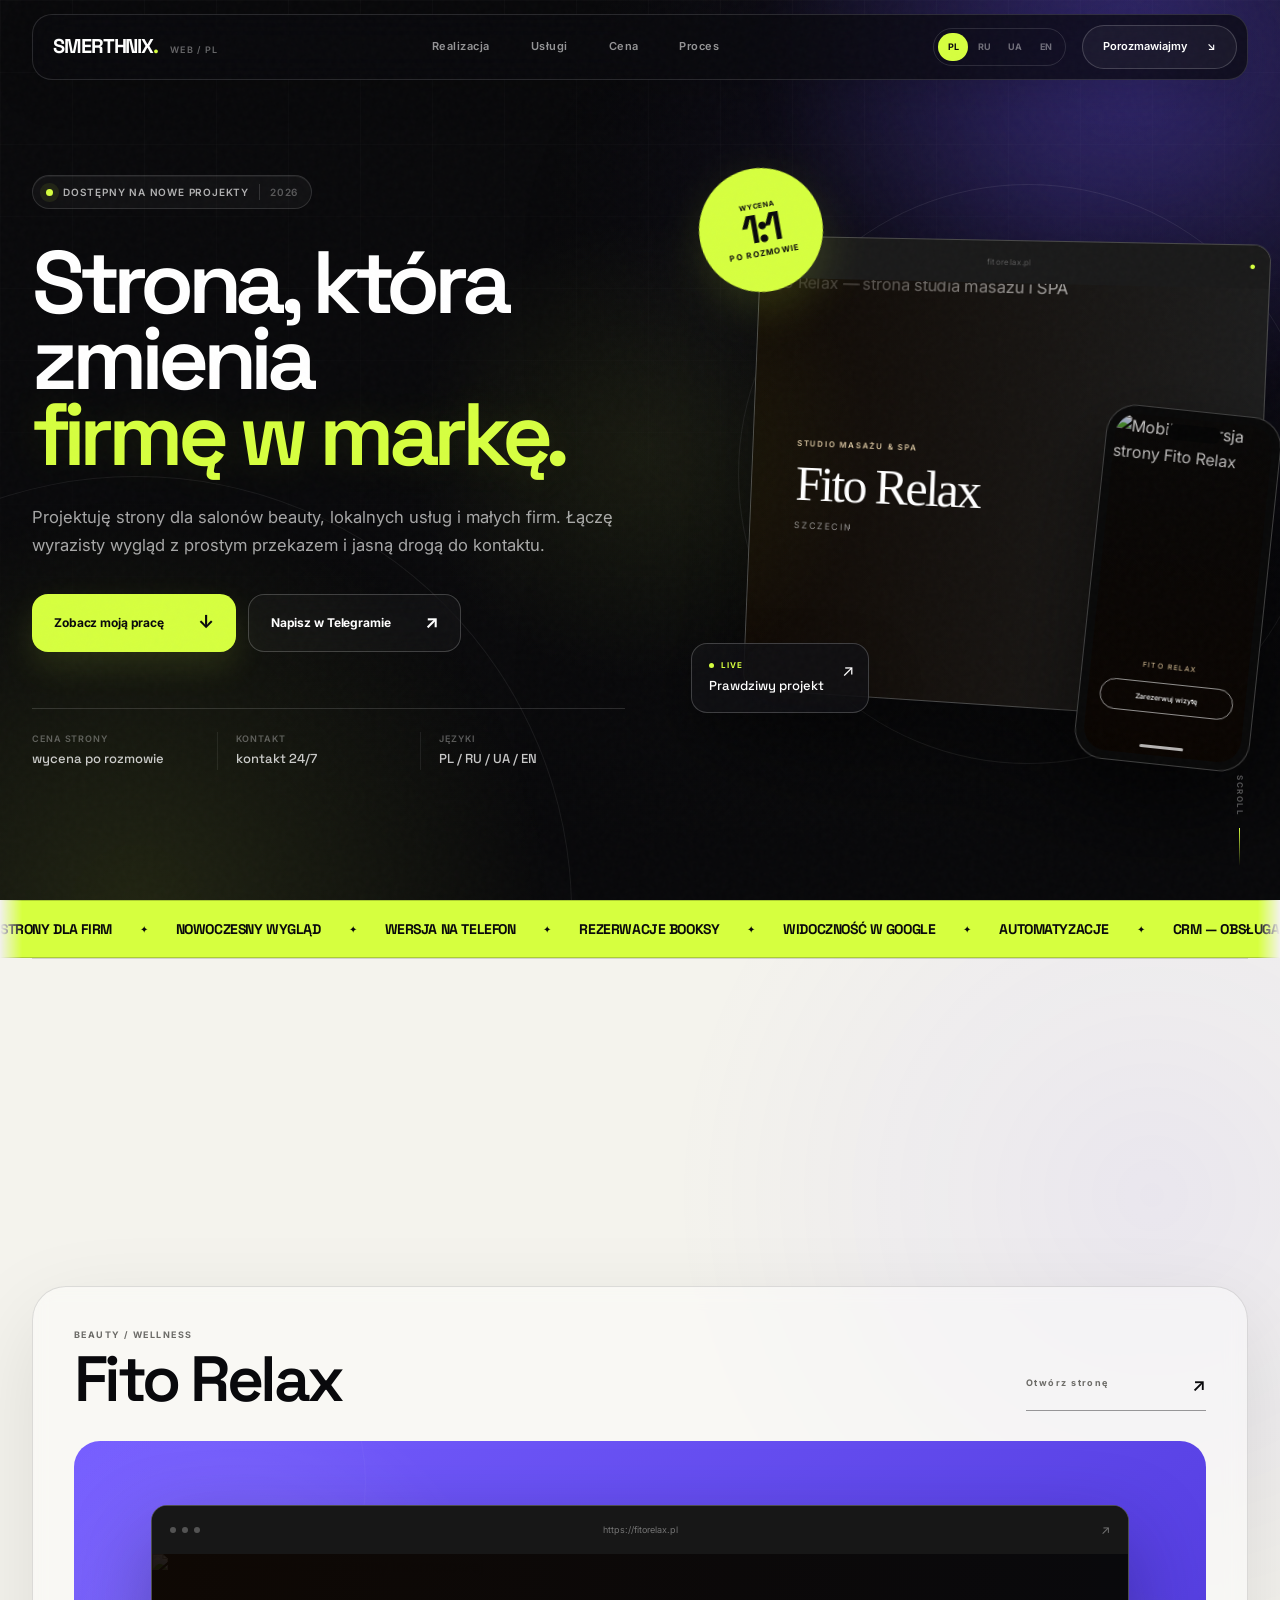
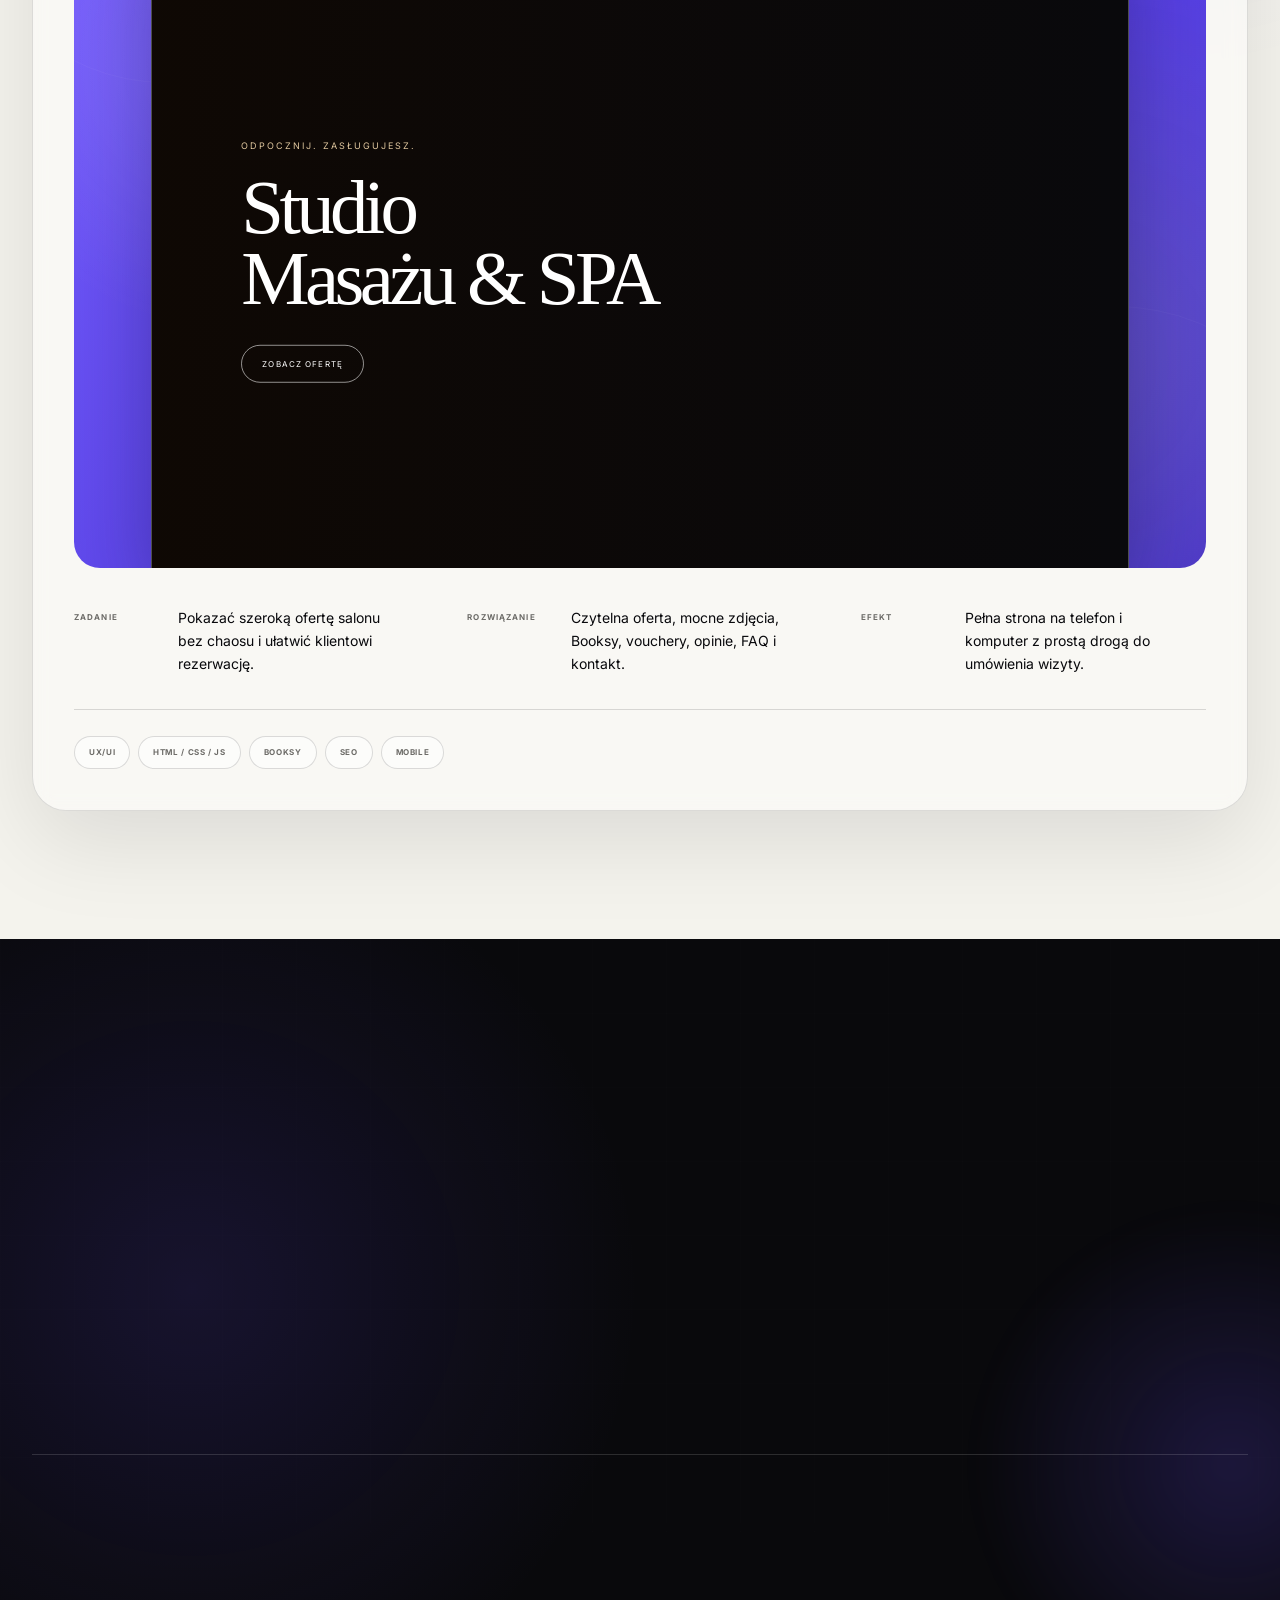
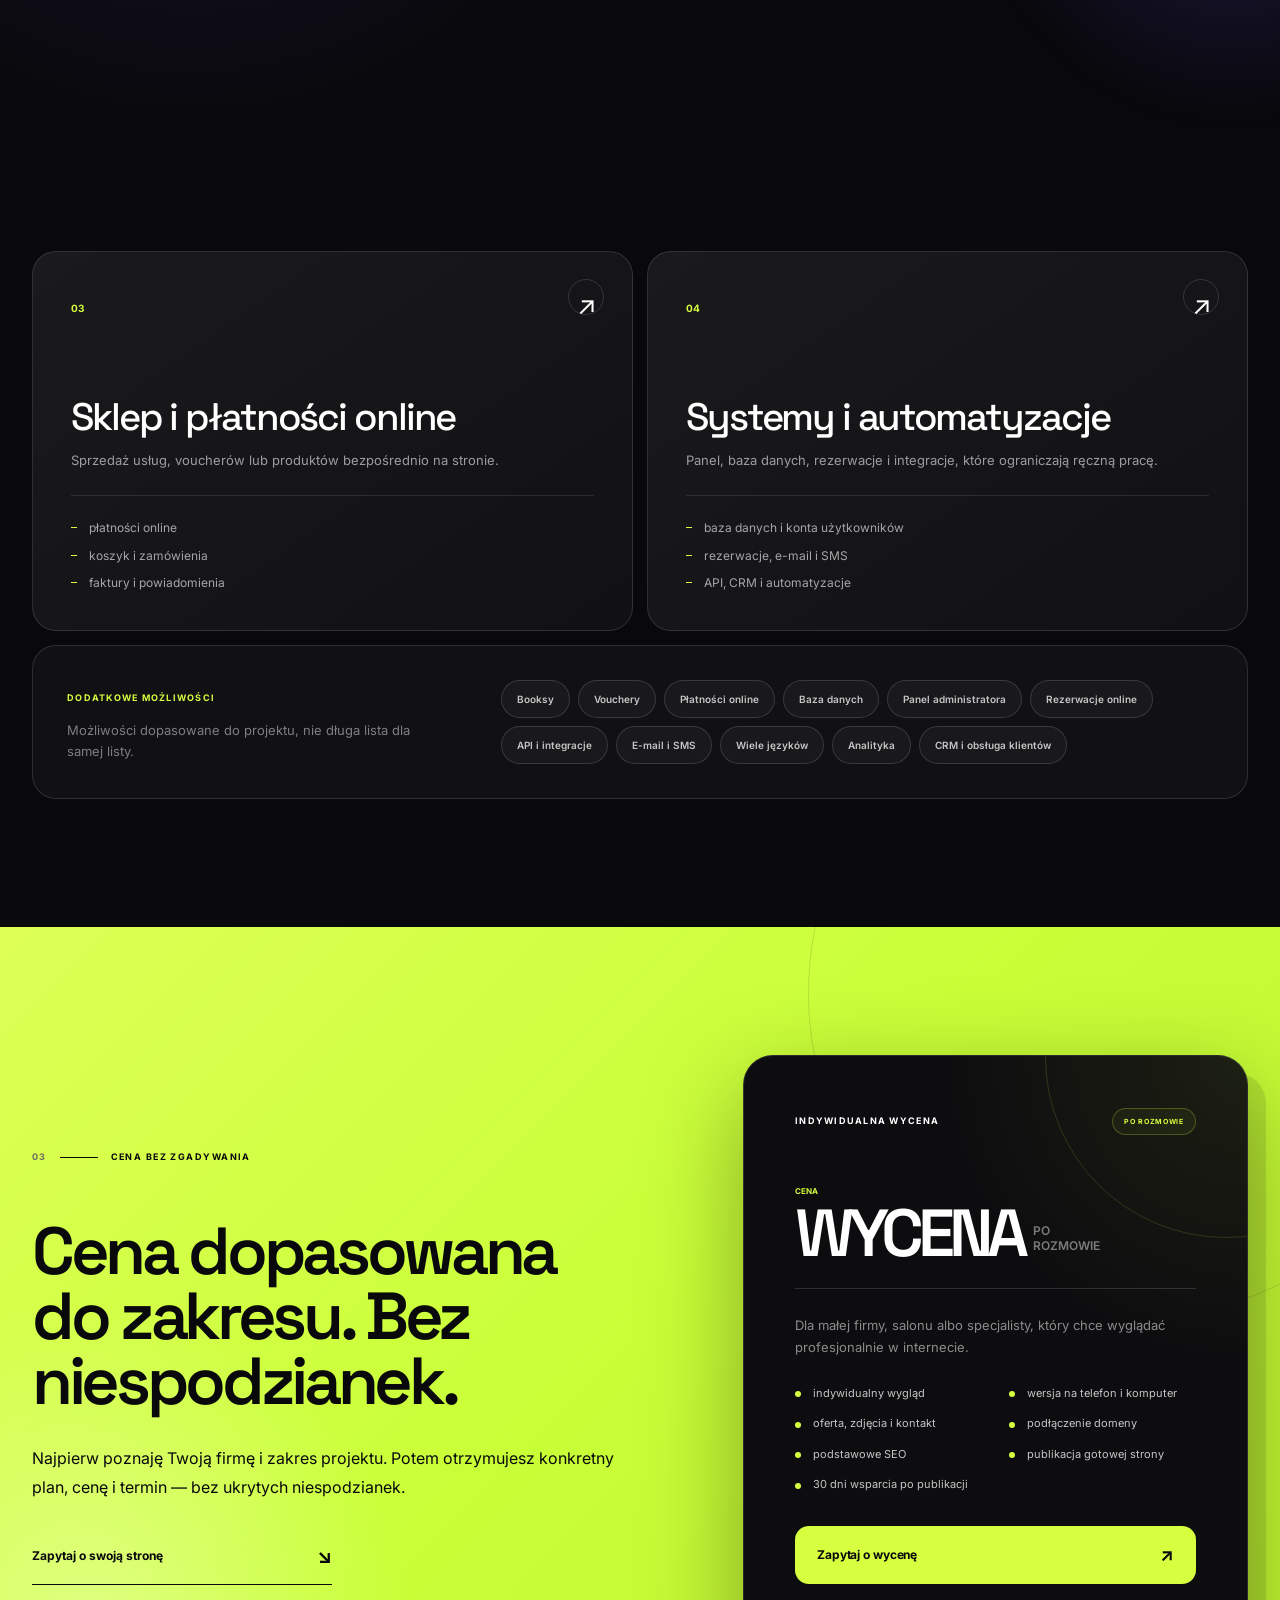
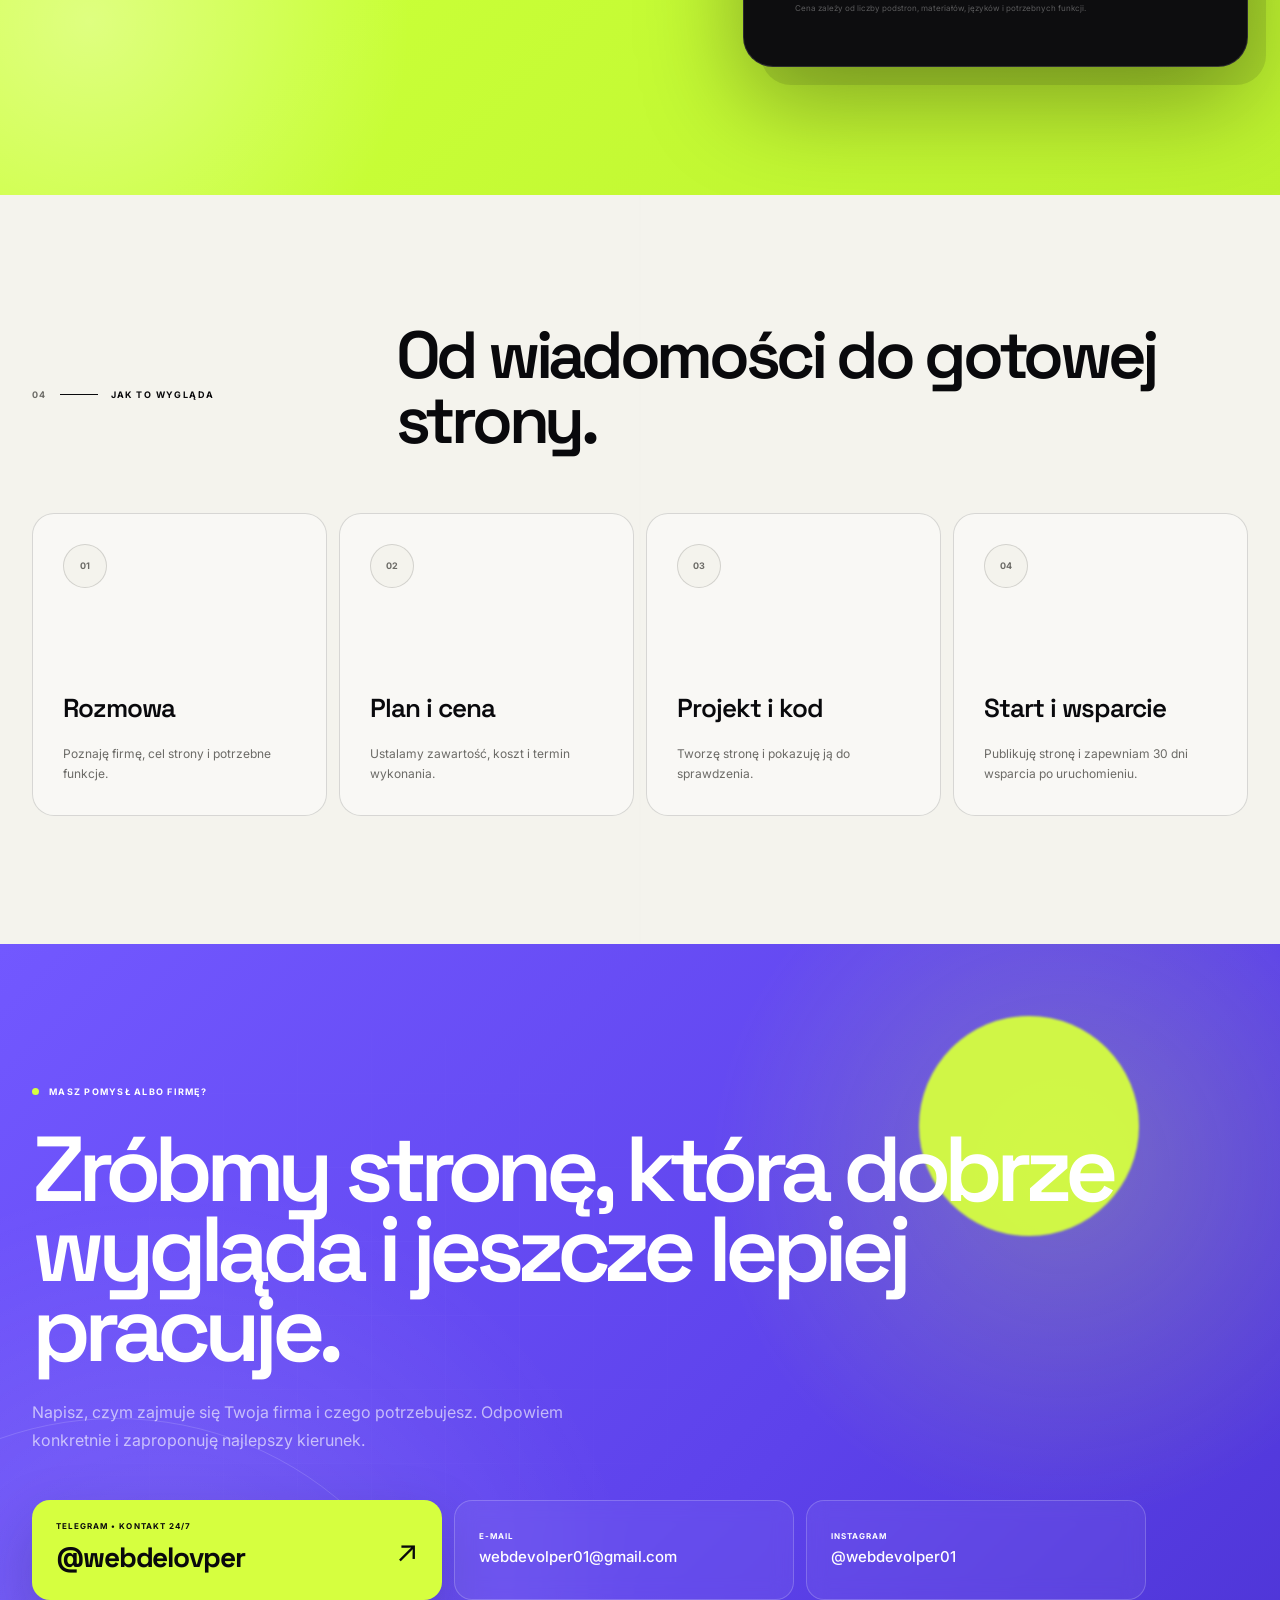
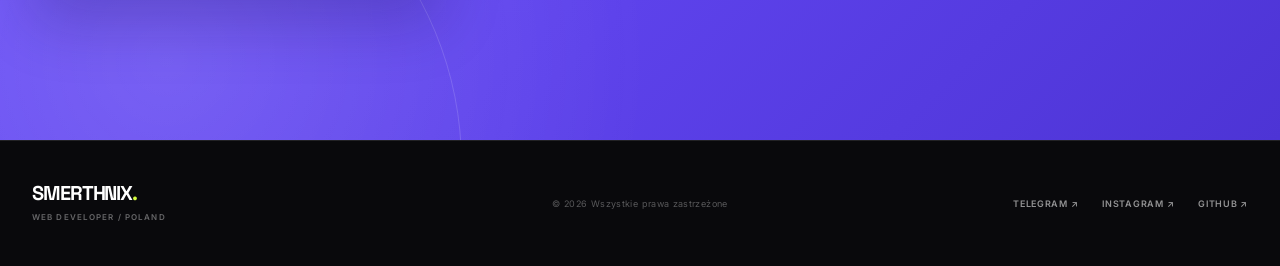
==== commit ff2ec4b3: "Refine portfolio copy and service interactions" ====
--- a/index.html
+++ b/index.html
@@ -6,14 +6,14 @@
     <meta
       id="meta-description"
       name="description"
-      content="Projektuję i tworzę strony internetowe dla firm usługowych. Indywidualna wycena, wersja mobilna, Booksy, CRM, SEO i potrzebne integracje."
+      content="Projektuję nowoczesne strony internetowe dla salonów beauty, lokalnych usług i małych firm. Strony firmowe, landing pages, sklepy, rezerwacje i integracje."
     />
     <meta name="theme-color" content="#0b0b0b" />
     <meta property="og:type" content="website" />
     <meta property="og:title" content="Smerthnix — strony internetowe dla firm" />
     <meta
       property="og:description"
-      content="Strony internetowe z indywidualną wyceną. Zobacz realizację Fito Relax i napisz, czego potrzebuje Twoja firma."
+      content="Nowoczesne strony internetowe z indywidualną wyceną. Zobacz realizację Fito Relax i opowiedz mi o swojej firmie."
     />
     <meta property="og:url" content="https://superkolze08-netizen.github.io/portfolio/" />
     <meta property="og:image" content="https://fitorelax.pl/assets/massage-ritual-premium.webp" />
@@ -27,7 +27,7 @@
       rel="stylesheet"
     />
     <link rel="stylesheet" href="styles.css?v=16" />
-    <link rel="stylesheet" href="styles-v2.css?v=1" />
+    <link rel="stylesheet" href="styles-v2.css?v=2" />
 
     <script type="application/ld+json">
       {
@@ -119,7 +119,7 @@
             </h1>
 
             <p class="hero-lead" data-i18n="heroLead">
-              Projektuję i tworzę strony dla salonów beauty, lokalnych usług i małych firm. Dobry wygląd, prosty przekaz i jasna droga do kontaktu.
+              Projektuję strony dla salonów beauty, lokalnych usług i małych firm. Łączę wyrazisty wygląd z prostym przekazem i jasną drogą do kontaktu.
             </p>
 
             <div class="hero-actions">
@@ -295,8 +295,8 @@
         <div class="shell">
           <header class="section-head section-head-light reveal">
             <div class="section-label"><span>02</span><i></i><strong data-i18n="servicesLabel">CO MOGĘ ZROBIĆ</strong></div>
-            <h2 data-i18n="servicesTitle">Od prostej strony do systemu z płatnościami i bazą danych.</h2>
-            <p data-i18n="servicesLead">Zakres dobieramy do firmy: wygląd, funkcje, integracje i sposób zarządzania.</p>
+            <h2 data-i18n="servicesTitle">Wszystko, czego potrzebuje dobra strona. Bez zbędnego chaosu.</h2>
+            <p data-i18n="servicesLead">Od projektu po płatności, rezerwacje i automatyzacje — wybieramy tylko to, co realnie pomaga Twojej firmie.</p>
           </header>
 
           <div class="service-list">
@@ -304,7 +304,7 @@
               <span class="service-number">01</span>
               <div class="service-name">
                 <h3 data-i18n="serviceBusinessTitle">Strona firmowa</h3>
-                <p data-i18n="serviceBusinessText">Pełna prezentacja firmy, która buduje zaufanie i prowadzi do kontaktu.</p>
+                <p data-i18n="serviceBusinessText">Profesjonalna prezentacja firmy, która porządkuje ofertę i prowadzi klienta do kontaktu.</p>
               </div>
               <ul>
                 <li data-i18n="serviceBusinessOne">oferta i cennik</li>
@@ -318,7 +318,7 @@
               <span class="service-number">02</span>
               <div class="service-name">
                 <h3 data-i18n="serviceLandingTitle">Landing page</h3>
-                <p data-i18n="serviceLandingText">Jedna mocna strona pod reklamę, usługę, produkt albo wydarzenie.</p>
+                <p data-i18n="serviceLandingText">Skupiona na jednym celu strona pod reklamę, usługę, produkt albo wydarzenie.</p>
               </div>
               <ul>
                 <li data-i18n="serviceLandingOne">jasna oferta</li>
@@ -331,20 +331,6 @@
             <article class="service-row reveal">
               <span class="service-number">03</span>
               <div class="service-name">
-                <h3 data-i18n="serviceUpgradeTitle">Nowa wersja starej strony</h3>
-                <p data-i18n="serviceUpgradeText">Lepszy wygląd, prostszy tekst i poprawne działanie na telefonie.</p>
-              </div>
-              <ul>
-                <li data-i18n="serviceUpgradeOne">nowy projekt</li>
-                <li data-i18n="serviceUpgradeTwo">szybkość i mobile</li>
-                <li data-i18n="serviceUpgradeThree">nowe funkcje</li>
-              </ul>
-              <span class="service-arrow">↗</span>
-            </article>
-
-            <article class="service-row reveal">
-              <span class="service-number">04</span>
-              <div class="service-name">
                 <h3 data-i18n="serviceCommerceTitle">Sklep i płatności online</h3>
                 <p data-i18n="serviceCommerceText">Sprzedaż usług, voucherów lub produktów bezpośrednio na stronie.</p>
               </div>
@@ -357,29 +343,15 @@
             </article>
 
             <article class="service-row reveal">
-              <span class="service-number">05</span>
+              <span class="service-number">04</span>
               <div class="service-name">
-                <h3 data-i18n="serviceSystemTitle">System z bazą danych</h3>
-                <p data-i18n="serviceSystemText">Konta użytkowników, dane i panel do zarządzania firmą.</p>
+                <h3 data-i18n="serviceAutomationTitle">Systemy i automatyzacje</h3>
+                <p data-i18n="serviceAutomationText">Panel, baza danych, rezerwacje i integracje, które ograniczają ręczną pracę.</p>
               </div>
               <ul>
-                <li data-i18n="serviceSystemOne">logowanie i role użytkowników</li>
-                <li data-i18n="serviceSystemTwo">baza danych i panel administratora</li>
-                <li data-i18n="serviceSystemThree">CRM, raporty i eksport danych</li>
-              </ul>
-              <span class="service-arrow">↗</span>
-            </article>
-
-            <article class="service-row reveal">
-              <span class="service-number">06</span>
-              <div class="service-name">
-                <h3 data-i18n="serviceAutomationTitle">Rezerwacje i automatyzacje</h3>
-                <p data-i18n="serviceAutomationText">Mniej ręcznej pracy dzięki połączeniu strony z potrzebnymi systemami.</p>
-              </div>
-              <ul>
-                <li data-i18n="serviceAutomationOne">kalendarz i rezerwacje</li>
-                <li data-i18n="serviceAutomationTwo">e-mail, SMS i przypomnienia</li>
-                <li data-i18n="serviceAutomationThree">API, boty i integracje</li>
+                <li data-i18n="serviceAutomationOne">baza danych i konta użytkowników</li>
+                <li data-i18n="serviceAutomationTwo">rezerwacje, e-mail i SMS</li>
+                <li data-i18n="serviceAutomationThree">API, CRM i automatyzacje</li>
               </ul>
               <span class="service-arrow">↗</span>
             </article>
@@ -388,27 +360,20 @@
           <div class="capabilities reveal">
             <div>
               <span data-i18n="capabilitiesLabel">DODATKOWE MOŻLIWOŚCI</span>
-              <p data-i18n="capabilitiesLead">Dodajemy tylko to, czego naprawdę potrzebuje firma.</p>
+              <p data-i18n="capabilitiesLead">Możliwości dopasowane do projektu, nie długa lista dla samej listy.</p>
             </div>
             <ul>
               <li>Booksy</li>
               <li data-i18n="capVouchers">Vouchery</li>
               <li data-i18n="capPayments">Płatności online</li>
               <li data-i18n="capDatabase">Baza danych</li>
-              <li data-i18n="capAccounts">Logowanie i konta</li>
               <li data-i18n="capAdmin">Panel administratora</li>
-              <li data-i18n="capStore">Sklep i koszyk</li>
               <li data-i18n="capBooking">Rezerwacje online</li>
               <li data-i18n="capApi">API i integracje</li>
               <li data-i18n="capNotifications">E-mail i SMS</li>
-              <li data-i18n="capSubscriptions">Abonamenty</li>
               <li data-i18n="capLanguages">Wiele języków</li>
-              <li data-i18n="capBlog">Blog</li>
-              <li>FAQ</li>
               <li data-i18n="capAnalytics">Analityka</li>
-              <li data-i18n="capBots">Boty</li>
-              <li data-i18n="capAutomation">Automatyzacje</li>
-              <li data-i18n="capCRM">CRM — baza i obsługa klientów</li>
+              <li data-i18n="capCRM">CRM i obsługa klientów</li>
             </ul>
           </div>
         </div>
@@ -419,7 +384,7 @@
           <div class="price-intro reveal">
             <div class="section-label"><span>03</span><i></i><strong data-i18n="priceLabel">CENA BEZ ZGADYWANIA</strong></div>
             <h2 data-i18n="priceTitle">Cena dopasowana do zakresu. Bez niespodzianek.</h2>
-            <p data-i18n="priceLead">Najpierw ustalamy, czego potrzebuje firma. Potem dostajesz konkretny zakres, cenę i termin.</p>
+            <p data-i18n="priceLead">Najpierw poznaję Twoją firmę i zakres projektu. Potem otrzymujesz konkretny plan, cenę i termin — bez ukrytych niespodzianek.</p>
             <a href="#contact" class="text-arrow">
               <span data-i18n="priceLink">Zapytaj o swoją stronę</span>
               <i aria-hidden="true">↘</i>
@@ -487,8 +452,8 @@
         <div class="contact-shape" aria-hidden="true"></div>
         <div class="shell contact-inner reveal">
           <span class="contact-kicker"><i></i><span data-i18n="contactKicker">MASZ POMYSŁ ALBO FIRMĘ?</span></span>
-          <h2 data-i18n="contactTitle">Zróbmy stronę, której nie trzeba się wstydzić.</h2>
-          <p data-i18n="contactLead">Napisz o dowolnej porze, czym zajmuje się firma i czego potrzebujesz. Odpowiem konkretnie.</p>
+          <h2 data-i18n="contactTitle">Zróbmy stronę, która dobrze wygląda i jeszcze lepiej pracuje.</h2>
+          <p data-i18n="contactLead">Napisz, czym zajmuje się Twoja firma i czego potrzebujesz. Odpowiem konkretnie i zaproponuję najlepszy kierunek.</p>
           <div class="contact-actions">
             <a href="https://t.me/webdelovper" target="_blank" rel="noreferrer" class="contact-main">
               <span>
@@ -525,6 +490,6 @@
       </div>
     </footer>
 
-    <script src="script.js?v=17"></script>
+    <script src="script.js?v=18"></script>
   </body>
 </html>
--- a/styles-v2.css
+++ b/styles-v2.css
@@ -335,6 +335,7 @@
 
 .services {
   position: relative;
+  overflow: hidden;
   background:
     radial-gradient(circle at 15% 22%, rgba(107, 80, 255, 0.14), transparent 28rem),
     #09090c;
@@ -353,28 +354,67 @@
   mask-image: linear-gradient(to bottom, black, transparent 88%);
 }
 
+.services::after {
+  position: absolute;
+  top: 16%;
+  right: -14rem;
+  width: 34rem;
+  height: 34rem;
+  border-radius: 50%;
+  content: "";
+  pointer-events: none;
+  background: radial-gradient(circle, rgba(107, 80, 255, 0.2), transparent 67%);
+  filter: blur(14px);
+  animation: service-aurora 14s ease-in-out infinite alternate;
+}
+
+.services .shell {
+  position: relative;
+  z-index: 1;
+}
+
+@keyframes service-aurora {
+  from {
+    opacity: 0.55;
+    transform: translate3d(0, -4%, 0) scale(0.92);
+  }
+
+  to {
+    opacity: 0.95;
+    transform: translate3d(-18%, 16%, 0) scale(1.12);
+  }
+}
+
 .service-list {
   display: grid;
-  grid-template-columns: repeat(3, minmax(0, 1fr));
+  grid-template-columns: repeat(2, minmax(0, 1fr));
   gap: 14px;
 }
 
 .service-row {
+  --spot-x: 50%;
+  --spot-y: 50%;
   position: relative;
   display: flex;
-  min-height: 350px;
-  padding: 34px;
+  min-height: 380px;
+  padding: 38px;
   overflow: hidden;
   flex-direction: column;
   align-items: stretch;
   border: 1px solid rgba(255, 255, 255, 0.12);
   border-radius: 24px;
-  background: rgba(255, 255, 255, 0.035);
+  color: var(--white);
+  background:
+    linear-gradient(145deg, rgba(255, 255, 255, 0.055), rgba(255, 255, 255, 0.02)),
+    rgba(255, 255, 255, 0.015);
   gap: 0;
+  transform-style: preserve-3d;
+  will-change: transform;
   transition:
     transform 350ms var(--ease),
     border-color 350ms ease,
-    background 350ms ease;
+    background 350ms ease,
+    box-shadow 350ms ease;
 }
 
 .service-row::before {
@@ -383,15 +423,67 @@
   height: 180px;
   border: 1px solid rgba(214, 255, 63, 0.14);
   border-radius: 50%;
+  background: transparent;
   opacity: 1;
   transform: none;
+  transition:
+    width 500ms var(--ease),
+    height 500ms var(--ease),
+    border-color 350ms ease,
+    transform 500ms var(--ease);
+}
+
+.service-row::after {
+  position: absolute;
+  z-index: 0;
+  inset: 0;
+  border-radius: inherit;
+  content: "";
+  pointer-events: none;
+  background:
+    radial-gradient(circle at var(--spot-x) var(--spot-y), rgba(214, 255, 63, 0.18), transparent 28%),
+    radial-gradient(circle at var(--spot-x) var(--spot-y), rgba(107, 80, 255, 0.13), transparent 56%);
+  opacity: 0;
+  transition: opacity 320ms ease;
+}
+
+.service-row > * {
+  position: relative;
+  z-index: 2;
 }
 
 .service-row:hover {
-  padding: 34px;
-  border-color: rgba(214, 255, 63, 0.38);
-  background: rgba(255, 255, 255, 0.065);
-  transform: translateY(-6px);
+  padding: 38px;
+  color: var(--white);
+  border-color: rgba(214, 255, 63, 0.5);
+  background:
+    linear-gradient(145deg, rgba(255, 255, 255, 0.085), rgba(255, 255, 255, 0.028)),
+    rgba(255, 255, 255, 0.02);
+  box-shadow:
+    0 26px 60px rgba(0, 0, 0, 0.24),
+    inset 0 1px rgba(255, 255, 255, 0.07);
+  transform: translateY(-8px);
+}
+
+.service-row:hover::before {
+  width: 240px;
+  height: 240px;
+  border-color: rgba(214, 255, 63, 0.28);
+  background: transparent;
+  transform: translate3d(-10px, -8px, 0);
+}
+
+.service-row:hover::after,
+.service-row.is-tilting::after {
+  opacity: 1;
+}
+
+.service-row.is-tilting {
+  transition:
+    transform 80ms linear,
+    border-color 300ms ease,
+    background 300ms ease,
+    box-shadow 300ms ease;
 }
 
 .service-number {
@@ -399,20 +491,27 @@
   color: var(--accent);
 }
 
+.service-row:hover .service-number {
+  color: var(--accent);
+}
+
 .service-name {
-  margin-top: 52px;
+  margin-top: 62px;
+  transform: translateZ(22px);
 }
 
 .service-name h3 {
-  max-width: 360px;
-  font-size: clamp(30px, 2.7vw, 42px);
+  max-width: 520px;
+  color: var(--white);
+  font-size: clamp(34px, 3vw, 48px);
   letter-spacing: -0.055em;
   line-height: 0.98;
 }
 
-.service-name p {
-  max-width: 380px;
-  color: rgba(255, 255, 255, 0.5);
+.service-name p,
+.service-row:hover .service-name p {
+  max-width: 500px;
+  color: rgba(255, 255, 255, 0.58);
 }
 
 .service-row ul {
@@ -425,6 +524,14 @@
 
 .service-row li {
   color: rgba(255, 255, 255, 0.62);
+}
+
+.service-row:hover li {
+  color: rgba(255, 255, 255, 0.72);
+}
+
+.service-row:hover li::before {
+  background: var(--accent);
 }
 
 .service-arrow {
@@ -437,6 +544,19 @@
   border: 1px solid rgba(255, 255, 255, 0.14);
   border-radius: 50%;
   place-items: center;
+  color: var(--white);
+  transition:
+    color 280ms ease,
+    border-color 280ms ease,
+    background 280ms ease,
+    transform 320ms var(--ease);
+}
+
+.service-row:hover .service-arrow {
+  color: var(--ink);
+  border-color: var(--accent);
+  background: var(--accent);
+  transform: translate(4px, -4px) rotate(8deg);
 }
 
 .capabilities {
@@ -450,6 +570,18 @@
 .capabilities li {
   border-color: rgba(255, 255, 255, 0.14);
   background: rgba(255, 255, 255, 0.035);
+  transition:
+    color 240ms ease,
+    border-color 240ms ease,
+    background 240ms ease,
+    transform 280ms var(--ease);
+}
+
+.capabilities li:hover {
+  color: var(--ink);
+  border-color: var(--accent);
+  background: var(--accent);
+  transform: translateY(-3px);
 }
 
 .price {
@@ -608,6 +740,36 @@
 
 .js .reveal.is-visible {
   transform: translateY(0) scale(1);
+}
+
+.js .service-row.reveal.is-visible {
+  transition:
+    transform 350ms var(--ease),
+    border-color 350ms ease,
+    background 350ms ease,
+    box-shadow 350ms ease,
+    opacity 780ms var(--ease);
+}
+
+.js .service-row.reveal.is-visible.is-tilting {
+  transition:
+    transform 80ms linear,
+    border-color 300ms ease,
+    background 300ms ease,
+    box-shadow 300ms ease,
+    opacity 780ms var(--ease);
+}
+
+.service-row:nth-child(2) {
+  transition-delay: 70ms;
+}
+
+.service-row:nth-child(3) {
+  transition-delay: 120ms;
+}
+
+.service-row:nth-child(4) {
+  transition-delay: 180ms;
 }
 
 @media (max-width: 1180px) {
@@ -862,6 +1024,7 @@
   .service-row:hover {
     min-height: 300px;
     padding: 26px;
+    transform: none;
   }
 
   .service-name {
@@ -914,4 +1077,17 @@
   .hero-film {
     display: none;
   }
-}
+
+  .services::after {
+    animation: none;
+  }
+
+  .service-row,
+  .service-row:hover,
+  .service-row.is-tilting,
+  .capabilities li,
+  .capabilities li:hover {
+    transition: none;
+    transform: none;
+  }
+}
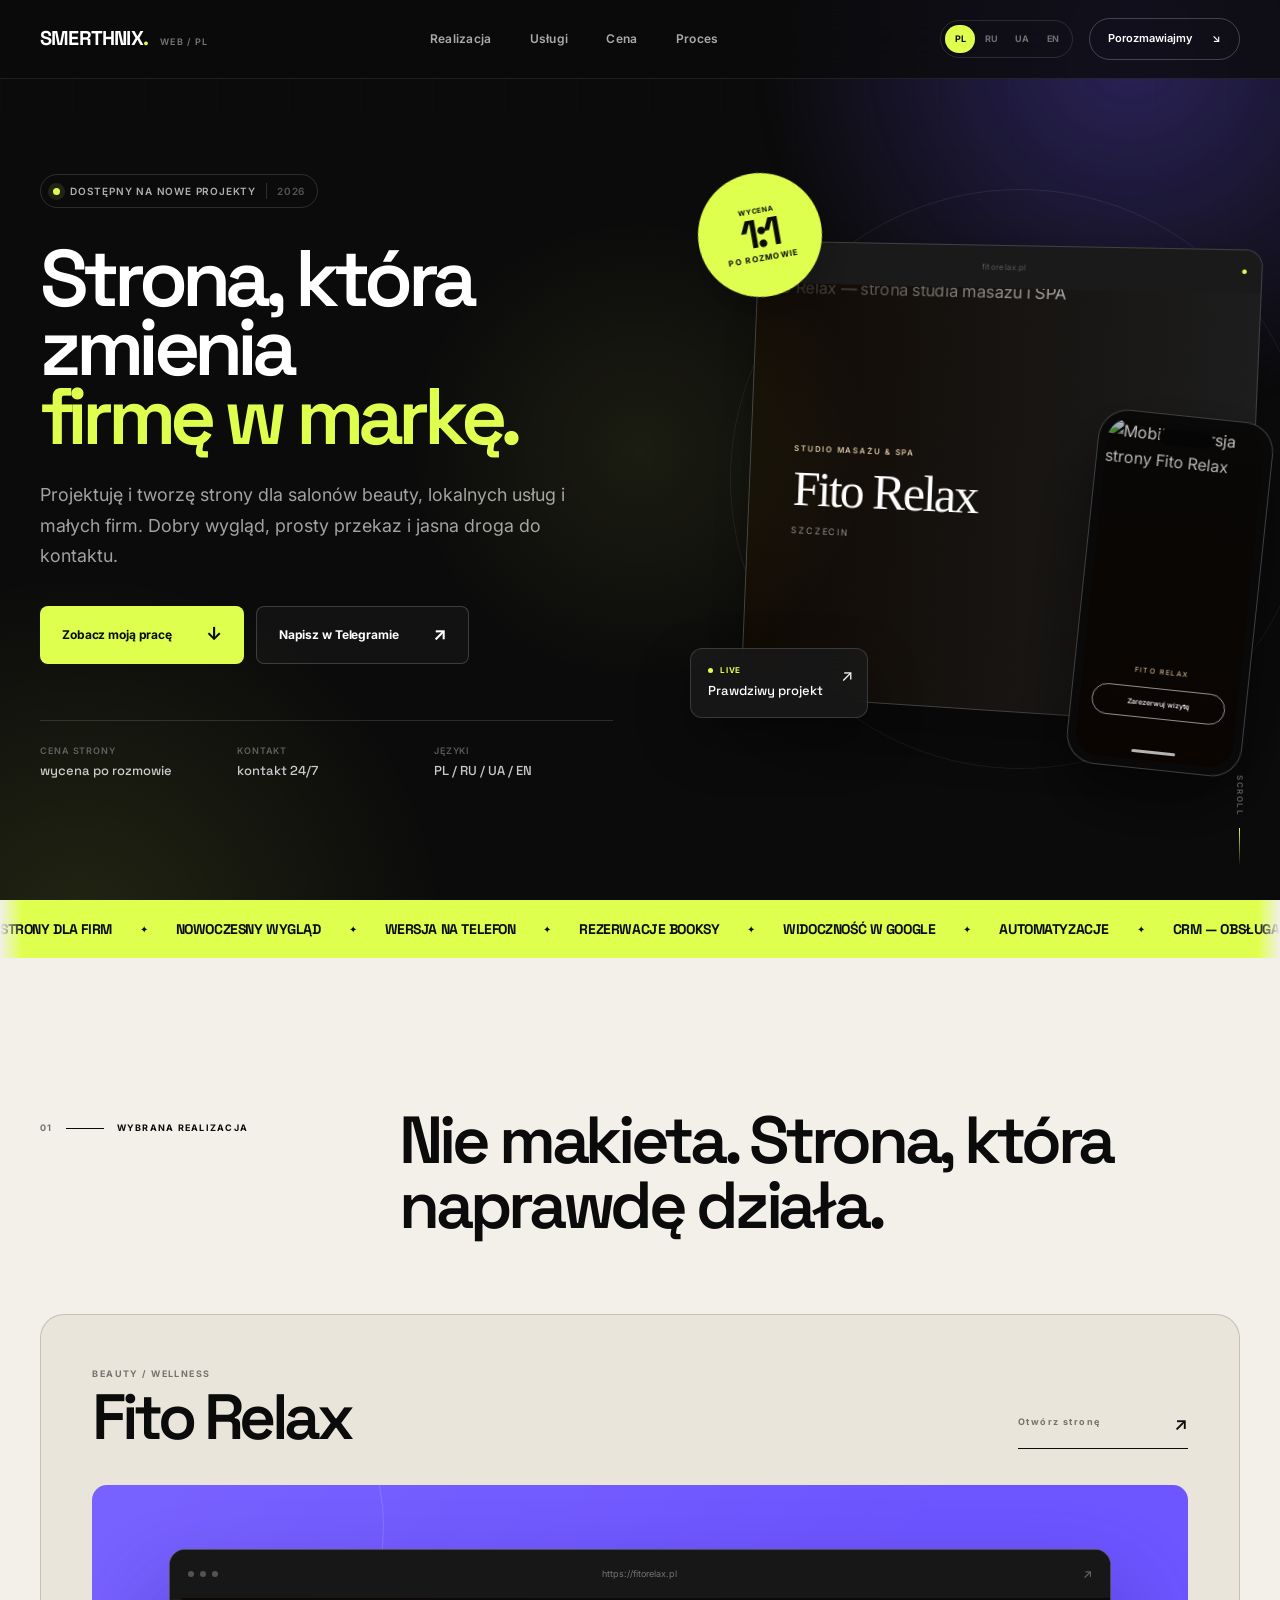
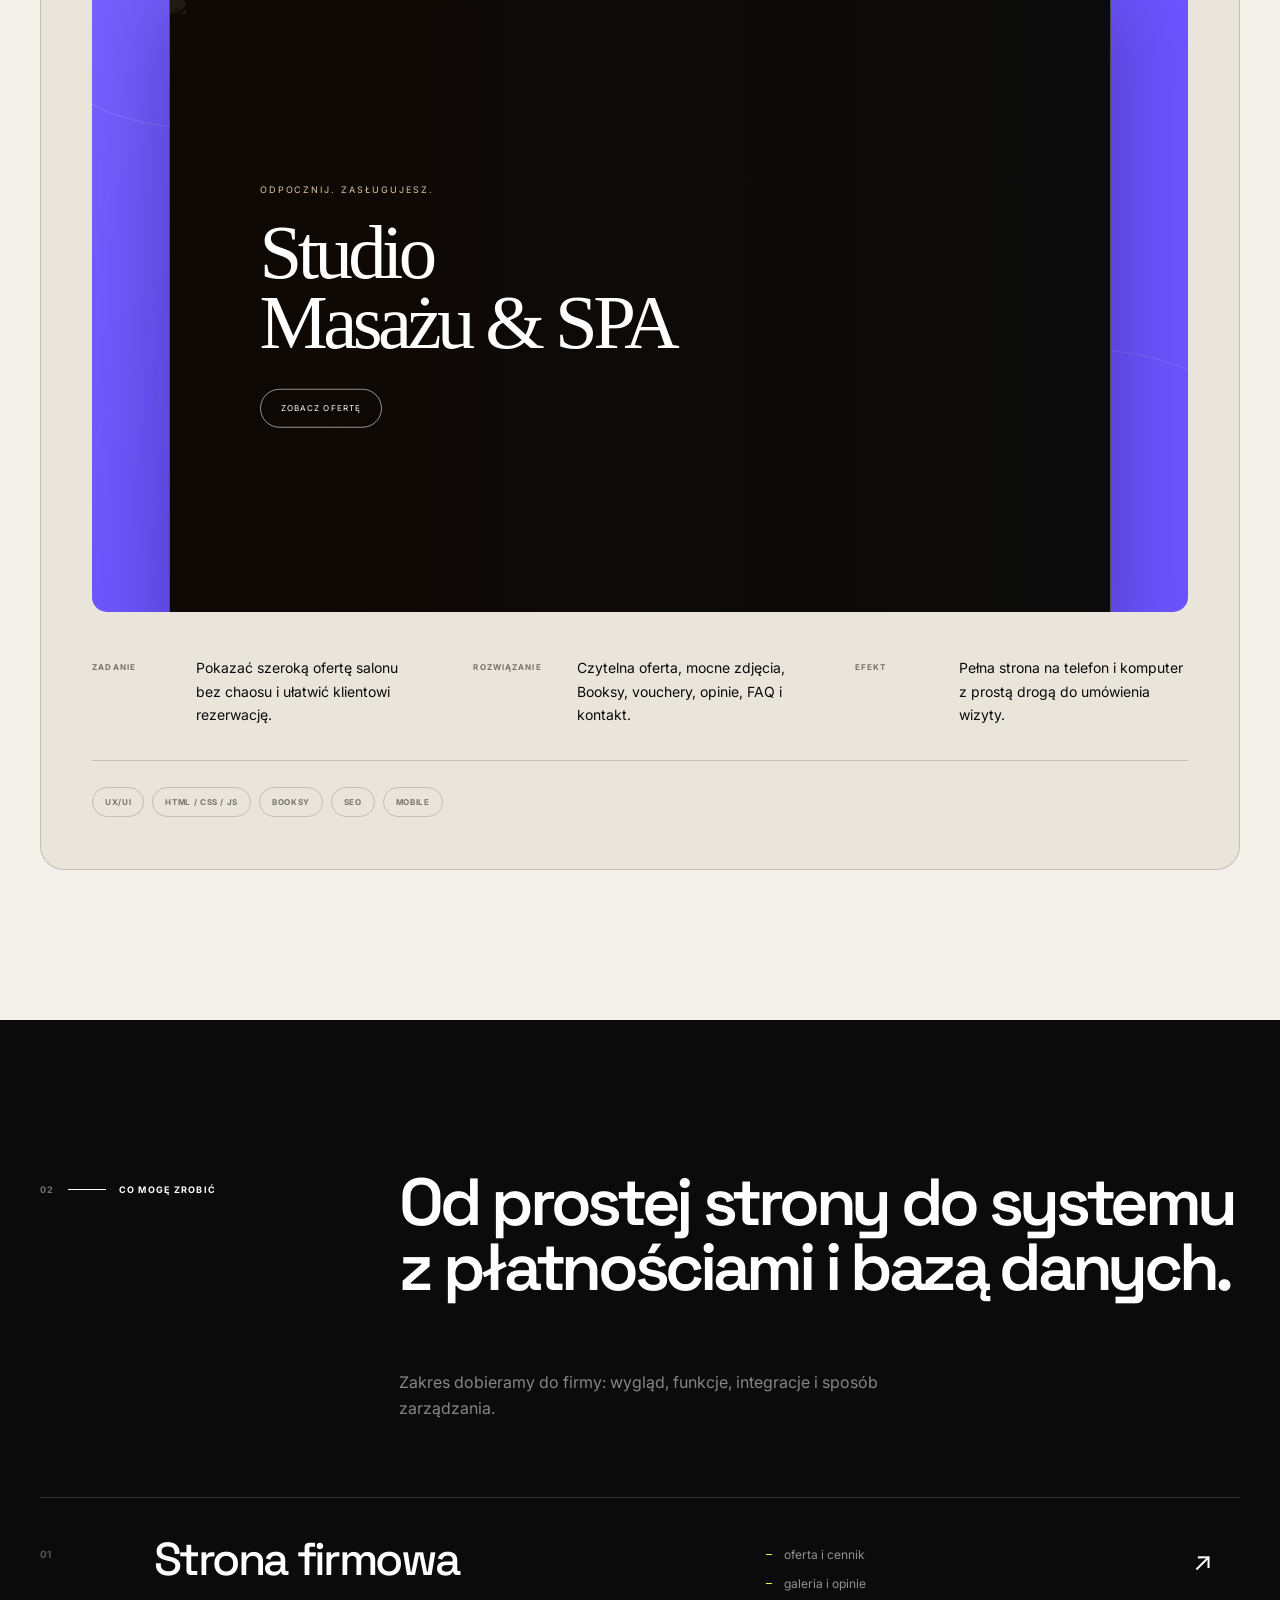
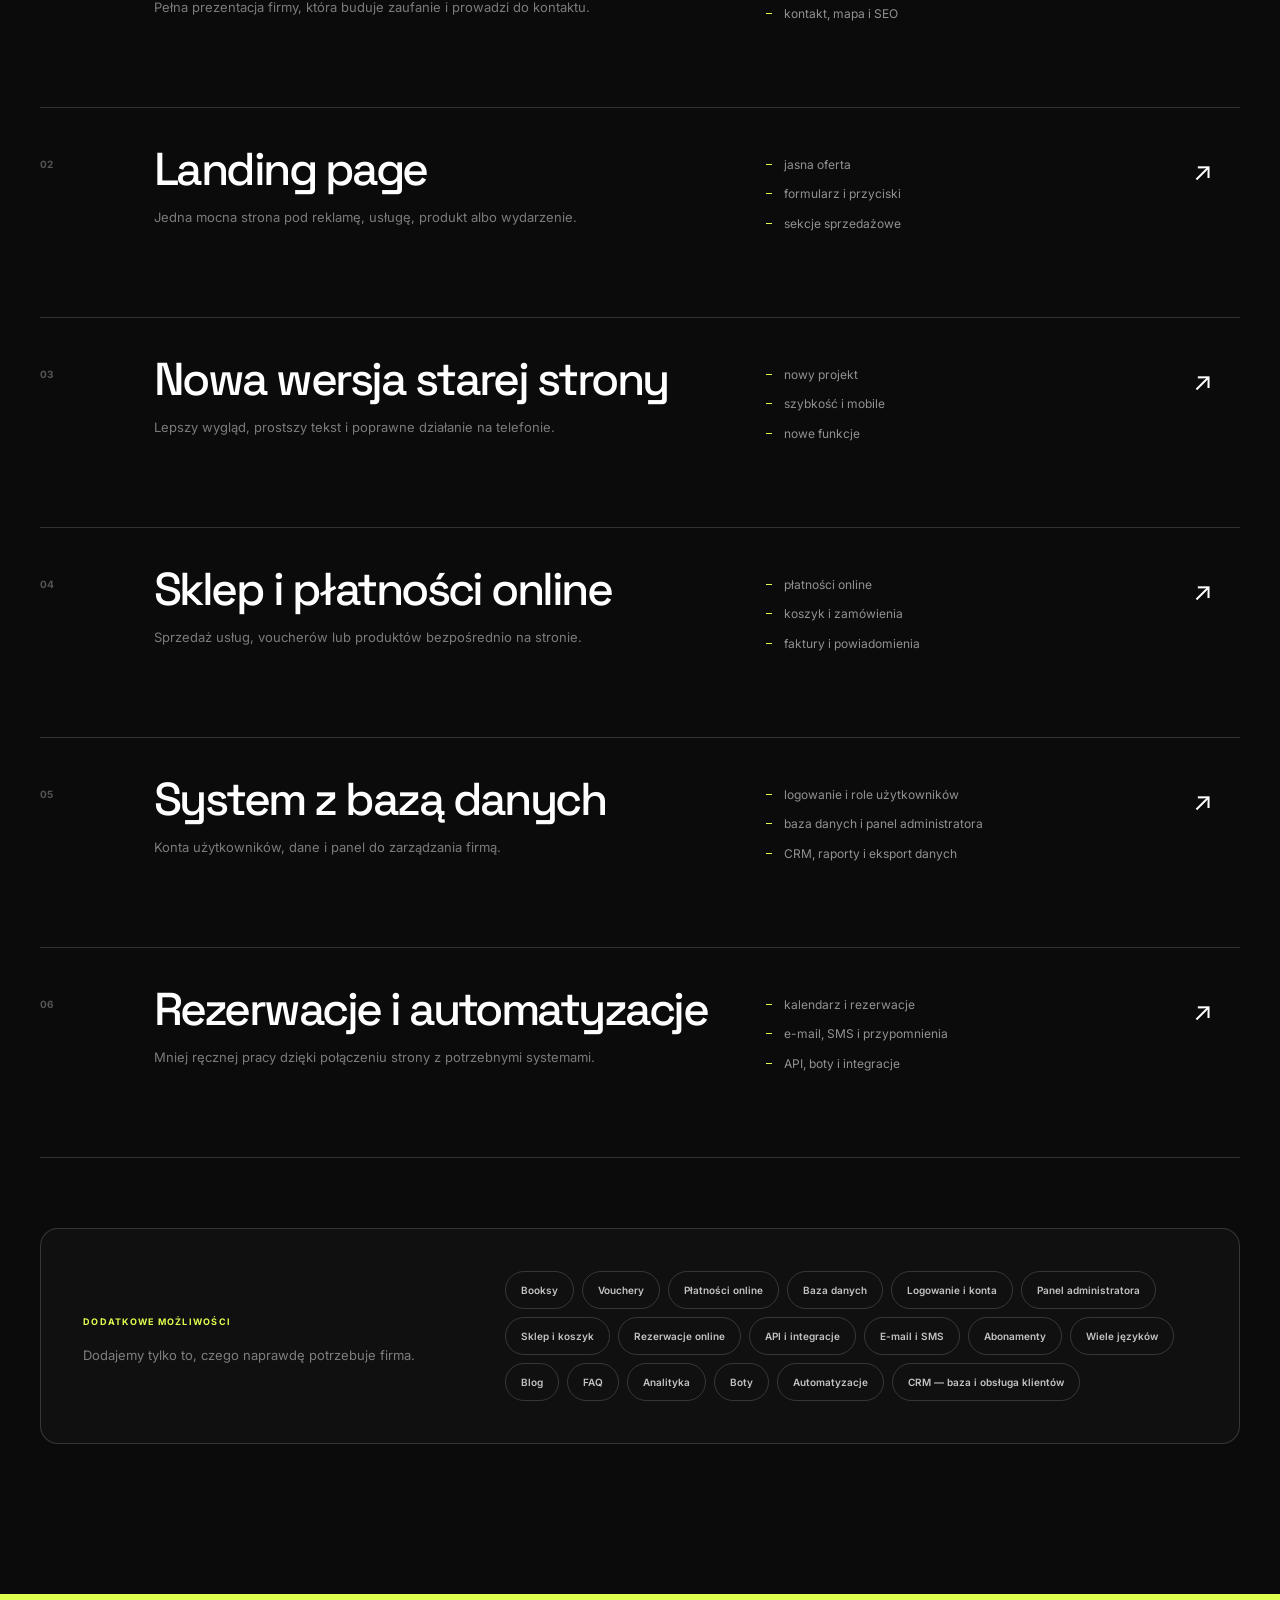
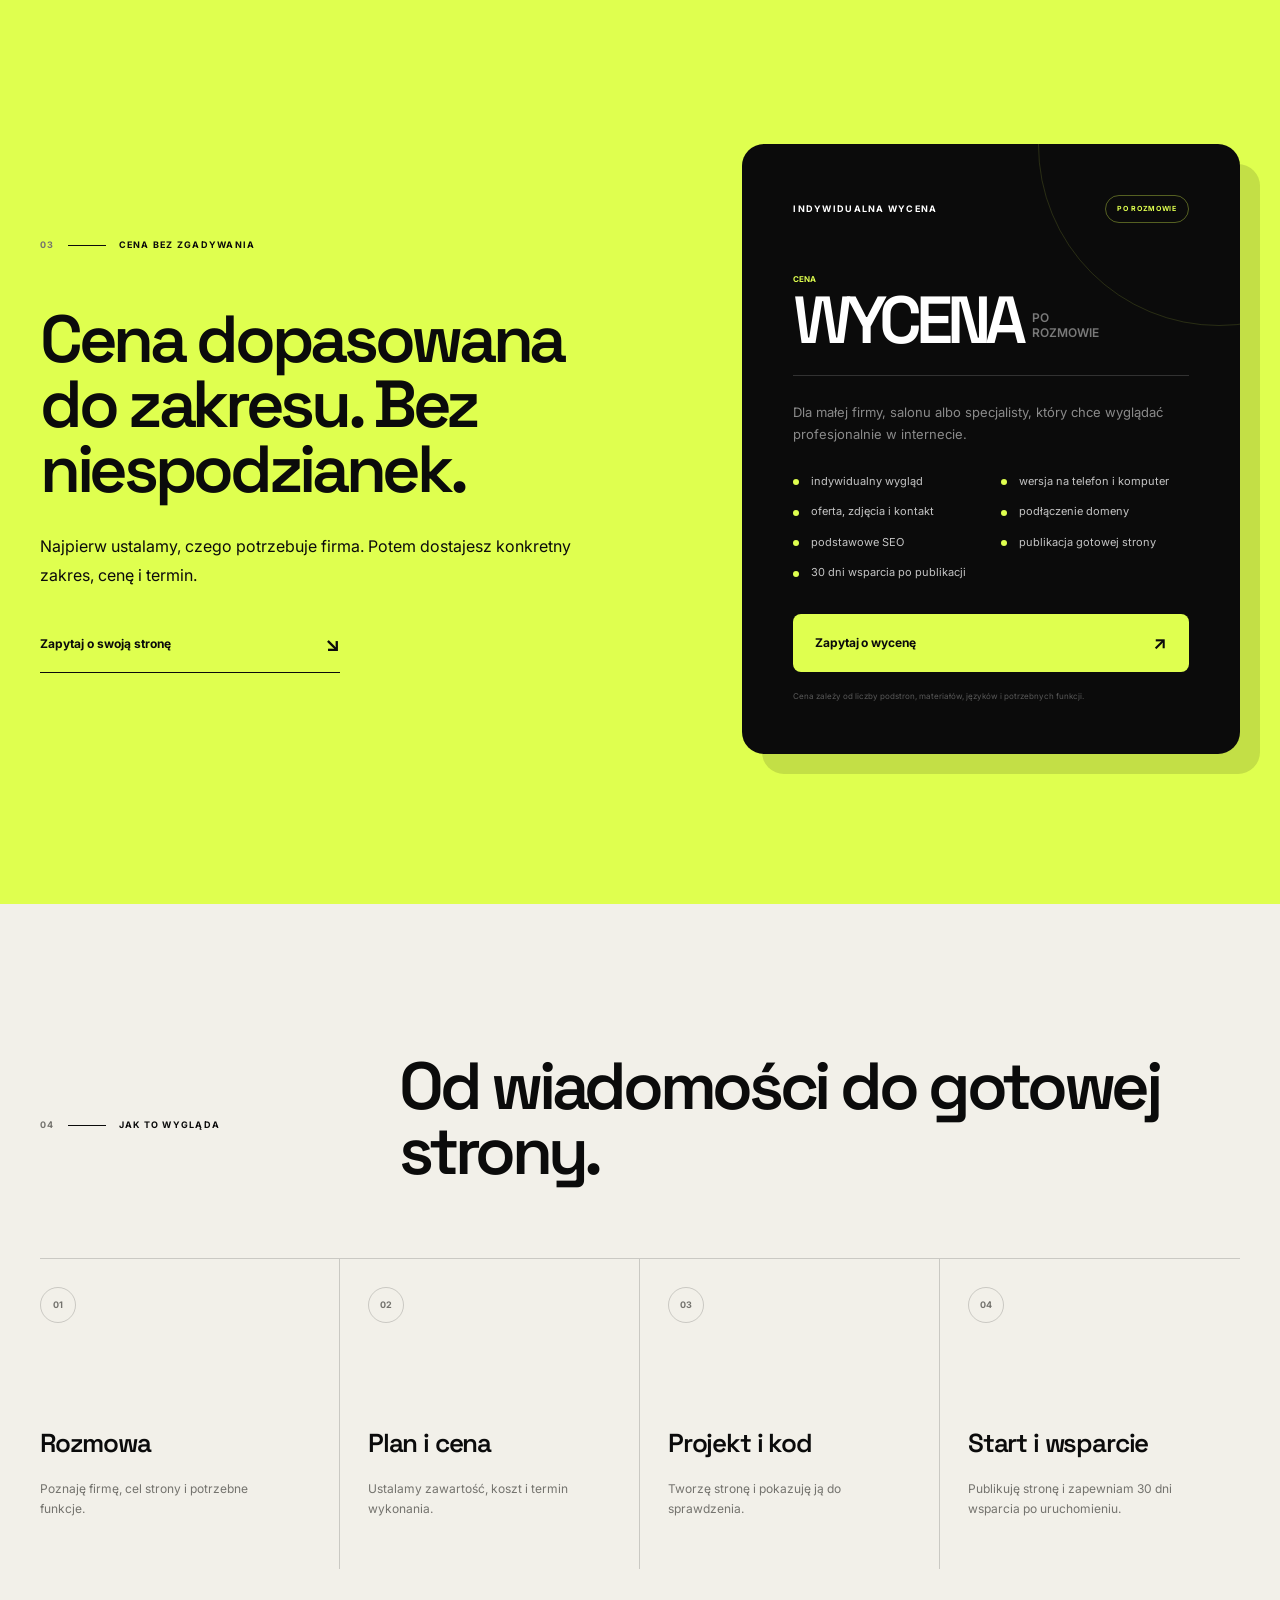
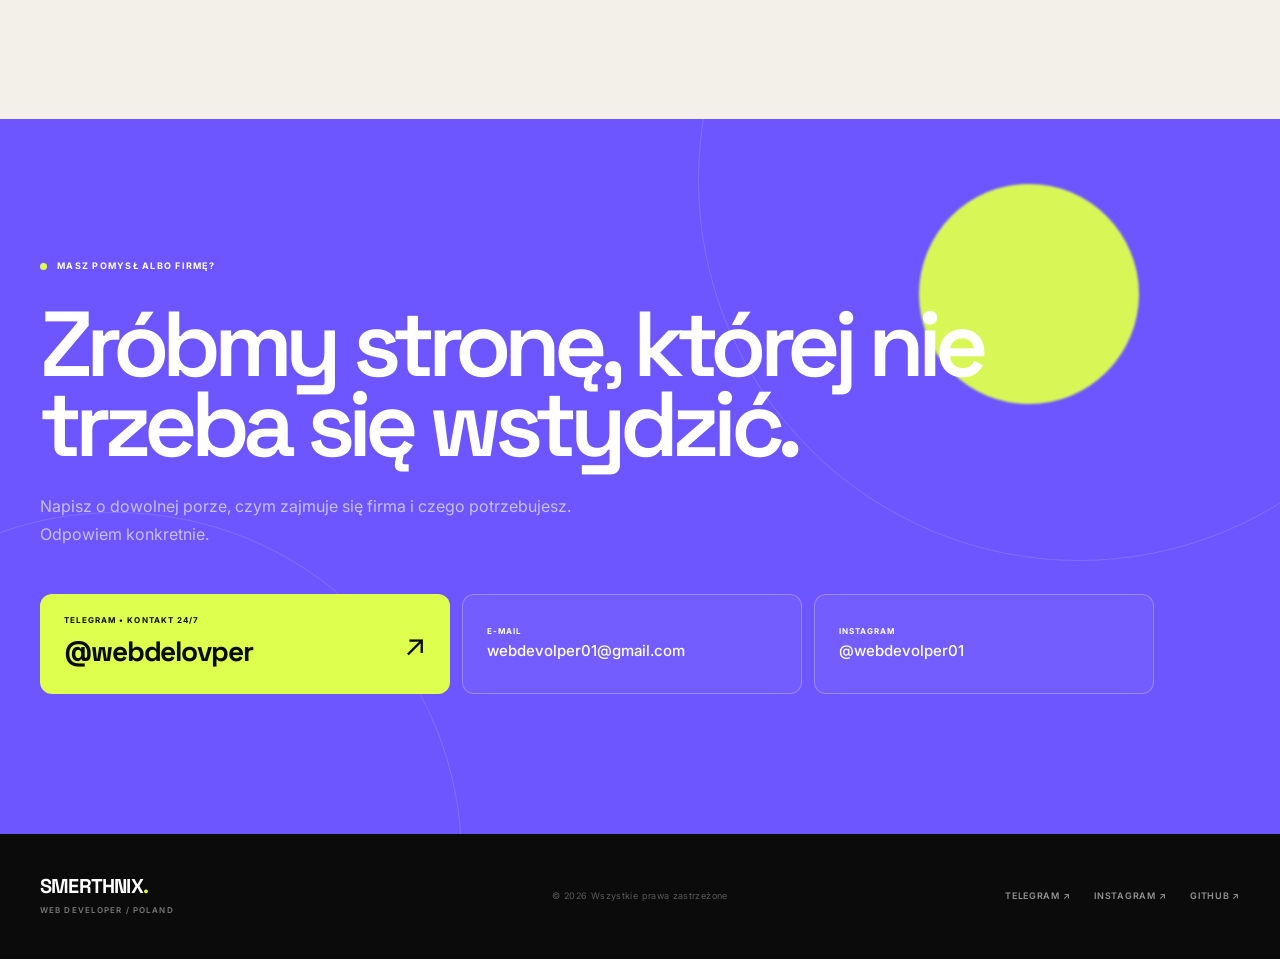
==== commit fbc2fc43: "Restore original portfolio" ====
--- a/index.html
+++ b/index.html
@@ -6,14 +6,14 @@
     <meta
       id="meta-description"
       name="description"
-      content="Projektuję nowoczesne strony internetowe dla salonów beauty, lokalnych usług i małych firm. Strony firmowe, landing pages, sklepy, rezerwacje i integracje."
+      content="Projektuję i tworzę strony internetowe dla firm usługowych. Indywidualna wycena, wersja mobilna, Booksy, CRM, SEO i potrzebne integracje."
     />
     <meta name="theme-color" content="#0b0b0b" />
     <meta property="og:type" content="website" />
     <meta property="og:title" content="Smerthnix — strony internetowe dla firm" />
     <meta
       property="og:description"
-      content="Nowoczesne strony internetowe z indywidualną wyceną. Zobacz realizację Fito Relax i opowiedz mi o swojej firmie."
+      content="Strony internetowe z indywidualną wyceną. Zobacz realizację Fito Relax i napisz, czego potrzebuje Twoja firma."
     />
     <meta property="og:url" content="https://superkolze08-netizen.github.io/portfolio/" />
     <meta property="og:image" content="https://fitorelax.pl/assets/massage-ritual-premium.webp" />
@@ -27,7 +27,6 @@
       rel="stylesheet"
     />
     <link rel="stylesheet" href="styles.css?v=16" />
-    <link rel="stylesheet" href="styles-v2.css?v=2" />
 
     <script type="application/ld+json">
       {
@@ -69,41 +68,16 @@
             <button type="button" data-lang="uk" aria-pressed="false">UA</button>
             <button type="button" data-lang="en" aria-pressed="false">EN</button>
           </div>
-          <button
-            class="menu-toggle"
-            type="button"
-            aria-expanded="false"
-            aria-controls="mobile-navigation"
-            aria-label="Otwórz menu"
-          >
-            <span></span>
-            <span></span>
-          </button>
           <a class="header-contact" href="#contact">
             <span data-i18n="navContact">Porozmawiajmy</span>
             <i aria-hidden="true">↘</i>
           </a>
         </div>
       </div>
-
-      <nav class="mobile-navigation" id="mobile-navigation" aria-label="Nawigacja mobilna">
-        <a href="#work"><span>01</span><strong data-i18n="navWork">Realizacja</strong></a>
-        <a href="#services"><span>02</span><strong data-i18n="navServices">Usługi</strong></a>
-        <a href="#price"><span>03</span><strong data-i18n="navPrice">Cena</strong></a>
-        <a href="#process"><span>04</span><strong data-i18n="navProcess">Proces</strong></a>
-        <a class="mobile-navigation-contact" href="#contact">
-          <strong data-i18n="navContact">Porozmawiajmy</strong>
-          <i aria-hidden="true">↘</i>
-        </a>
-      </nav>
     </header>
 
     <main id="main">
       <section class="hero" id="top">
-        <video class="hero-film" autoplay muted loop playsinline aria-hidden="true">
-          <source src="hero-background.mp4" type="video/mp4" />
-        </video>
-        <div class="hero-film-scrim" aria-hidden="true"></div>
         <div class="hero-grid-bg" aria-hidden="true"></div>
         <div class="shell hero-layout">
           <div class="hero-copy reveal">
@@ -119,7 +93,7 @@
             </h1>
 
             <p class="hero-lead" data-i18n="heroLead">
-              Projektuję strony dla salonów beauty, lokalnych usług i małych firm. Łączę wyrazisty wygląd z prostym przekazem i jasną drogą do kontaktu.
+              Projektuję i tworzę strony dla salonów beauty, lokalnych usług i małych firm. Dobry wygląd, prosty przekaz i jasna droga do kontaktu.
             </p>
 
             <div class="hero-actions">
@@ -295,8 +269,8 @@
         <div class="shell">
           <header class="section-head section-head-light reveal">
             <div class="section-label"><span>02</span><i></i><strong data-i18n="servicesLabel">CO MOGĘ ZROBIĆ</strong></div>
-            <h2 data-i18n="servicesTitle">Wszystko, czego potrzebuje dobra strona. Bez zbędnego chaosu.</h2>
-            <p data-i18n="servicesLead">Od projektu po płatności, rezerwacje i automatyzacje — wybieramy tylko to, co realnie pomaga Twojej firmie.</p>
+            <h2 data-i18n="servicesTitle">Od prostej strony do systemu z płatnościami i bazą danych.</h2>
+            <p data-i18n="servicesLead">Zakres dobieramy do firmy: wygląd, funkcje, integracje i sposób zarządzania.</p>
           </header>
 
           <div class="service-list">
@@ -304,7 +278,7 @@
               <span class="service-number">01</span>
               <div class="service-name">
                 <h3 data-i18n="serviceBusinessTitle">Strona firmowa</h3>
-                <p data-i18n="serviceBusinessText">Profesjonalna prezentacja firmy, która porządkuje ofertę i prowadzi klienta do kontaktu.</p>
+                <p data-i18n="serviceBusinessText">Pełna prezentacja firmy, która buduje zaufanie i prowadzi do kontaktu.</p>
               </div>
               <ul>
                 <li data-i18n="serviceBusinessOne">oferta i cennik</li>
@@ -318,7 +292,7 @@
               <span class="service-number">02</span>
               <div class="service-name">
                 <h3 data-i18n="serviceLandingTitle">Landing page</h3>
-                <p data-i18n="serviceLandingText">Skupiona na jednym celu strona pod reklamę, usługę, produkt albo wydarzenie.</p>
+                <p data-i18n="serviceLandingText">Jedna mocna strona pod reklamę, usługę, produkt albo wydarzenie.</p>
               </div>
               <ul>
                 <li data-i18n="serviceLandingOne">jasna oferta</li>
@@ -331,6 +305,20 @@
             <article class="service-row reveal">
               <span class="service-number">03</span>
               <div class="service-name">
+                <h3 data-i18n="serviceUpgradeTitle">Nowa wersja starej strony</h3>
+                <p data-i18n="serviceUpgradeText">Lepszy wygląd, prostszy tekst i poprawne działanie na telefonie.</p>
+              </div>
+              <ul>
+                <li data-i18n="serviceUpgradeOne">nowy projekt</li>
+                <li data-i18n="serviceUpgradeTwo">szybkość i mobile</li>
+                <li data-i18n="serviceUpgradeThree">nowe funkcje</li>
+              </ul>
+              <span class="service-arrow">↗</span>
+            </article>
+
+            <article class="service-row reveal">
+              <span class="service-number">04</span>
+              <div class="service-name">
                 <h3 data-i18n="serviceCommerceTitle">Sklep i płatności online</h3>
                 <p data-i18n="serviceCommerceText">Sprzedaż usług, voucherów lub produktów bezpośrednio na stronie.</p>
               </div>
@@ -343,15 +331,29 @@
             </article>
 
             <article class="service-row reveal">
-              <span class="service-number">04</span>
+              <span class="service-number">05</span>
               <div class="service-name">
-                <h3 data-i18n="serviceAutomationTitle">Systemy i automatyzacje</h3>
-                <p data-i18n="serviceAutomationText">Panel, baza danych, rezerwacje i integracje, które ograniczają ręczną pracę.</p>
+                <h3 data-i18n="serviceSystemTitle">System z bazą danych</h3>
+                <p data-i18n="serviceSystemText">Konta użytkowników, dane i panel do zarządzania firmą.</p>
               </div>
               <ul>
-                <li data-i18n="serviceAutomationOne">baza danych i konta użytkowników</li>
-                <li data-i18n="serviceAutomationTwo">rezerwacje, e-mail i SMS</li>
-                <li data-i18n="serviceAutomationThree">API, CRM i automatyzacje</li>
+                <li data-i18n="serviceSystemOne">logowanie i role użytkowników</li>
+                <li data-i18n="serviceSystemTwo">baza danych i panel administratora</li>
+                <li data-i18n="serviceSystemThree">CRM, raporty i eksport danych</li>
+              </ul>
+              <span class="service-arrow">↗</span>
+            </article>
+
+            <article class="service-row reveal">
+              <span class="service-number">06</span>
+              <div class="service-name">
+                <h3 data-i18n="serviceAutomationTitle">Rezerwacje i automatyzacje</h3>
+                <p data-i18n="serviceAutomationText">Mniej ręcznej pracy dzięki połączeniu strony z potrzebnymi systemami.</p>
+              </div>
+              <ul>
+                <li data-i18n="serviceAutomationOne">kalendarz i rezerwacje</li>
+                <li data-i18n="serviceAutomationTwo">e-mail, SMS i przypomnienia</li>
+                <li data-i18n="serviceAutomationThree">API, boty i integracje</li>
               </ul>
               <span class="service-arrow">↗</span>
             </article>
@@ -360,20 +362,27 @@
           <div class="capabilities reveal">
             <div>
               <span data-i18n="capabilitiesLabel">DODATKOWE MOŻLIWOŚCI</span>
-              <p data-i18n="capabilitiesLead">Możliwości dopasowane do projektu, nie długa lista dla samej listy.</p>
+              <p data-i18n="capabilitiesLead">Dodajemy tylko to, czego naprawdę potrzebuje firma.</p>
             </div>
             <ul>
               <li>Booksy</li>
               <li data-i18n="capVouchers">Vouchery</li>
               <li data-i18n="capPayments">Płatności online</li>
               <li data-i18n="capDatabase">Baza danych</li>
+              <li data-i18n="capAccounts">Logowanie i konta</li>
               <li data-i18n="capAdmin">Panel administratora</li>
+              <li data-i18n="capStore">Sklep i koszyk</li>
               <li data-i18n="capBooking">Rezerwacje online</li>
               <li data-i18n="capApi">API i integracje</li>
               <li data-i18n="capNotifications">E-mail i SMS</li>
+              <li data-i18n="capSubscriptions">Abonamenty</li>
               <li data-i18n="capLanguages">Wiele języków</li>
+              <li data-i18n="capBlog">Blog</li>
+              <li>FAQ</li>
               <li data-i18n="capAnalytics">Analityka</li>
-              <li data-i18n="capCRM">CRM i obsługa klientów</li>
+              <li data-i18n="capBots">Boty</li>
+              <li data-i18n="capAutomation">Automatyzacje</li>
+              <li data-i18n="capCRM">CRM — baza i obsługa klientów</li>
             </ul>
           </div>
         </div>
@@ -384,7 +393,7 @@
           <div class="price-intro reveal">
             <div class="section-label"><span>03</span><i></i><strong data-i18n="priceLabel">CENA BEZ ZGADYWANIA</strong></div>
             <h2 data-i18n="priceTitle">Cena dopasowana do zakresu. Bez niespodzianek.</h2>
-            <p data-i18n="priceLead">Najpierw poznaję Twoją firmę i zakres projektu. Potem otrzymujesz konkretny plan, cenę i termin — bez ukrytych niespodzianek.</p>
+            <p data-i18n="priceLead">Najpierw ustalamy, czego potrzebuje firma. Potem dostajesz konkretny zakres, cenę i termin.</p>
             <a href="#contact" class="text-arrow">
               <span data-i18n="priceLink">Zapytaj o swoją stronę</span>
               <i aria-hidden="true">↘</i>
@@ -452,8 +461,8 @@
         <div class="contact-shape" aria-hidden="true"></div>
         <div class="shell contact-inner reveal">
           <span class="contact-kicker"><i></i><span data-i18n="contactKicker">MASZ POMYSŁ ALBO FIRMĘ?</span></span>
-          <h2 data-i18n="contactTitle">Zróbmy stronę, która dobrze wygląda i jeszcze lepiej pracuje.</h2>
-          <p data-i18n="contactLead">Napisz, czym zajmuje się Twoja firma i czego potrzebujesz. Odpowiem konkretnie i zaproponuję najlepszy kierunek.</p>
+          <h2 data-i18n="contactTitle">Zróbmy stronę, której nie trzeba się wstydzić.</h2>
+          <p data-i18n="contactLead">Napisz o dowolnej porze, czym zajmuje się firma i czego potrzebujesz. Odpowiem konkretnie.</p>
           <div class="contact-actions">
             <a href="https://t.me/webdelovper" target="_blank" rel="noreferrer" class="contact-main">
               <span>
@@ -490,6 +499,6 @@
       </div>
     </footer>
 
-    <script src="script.js?v=18"></script>
+    <script src="script.js?v=16"></script>
   </body>
 </html>
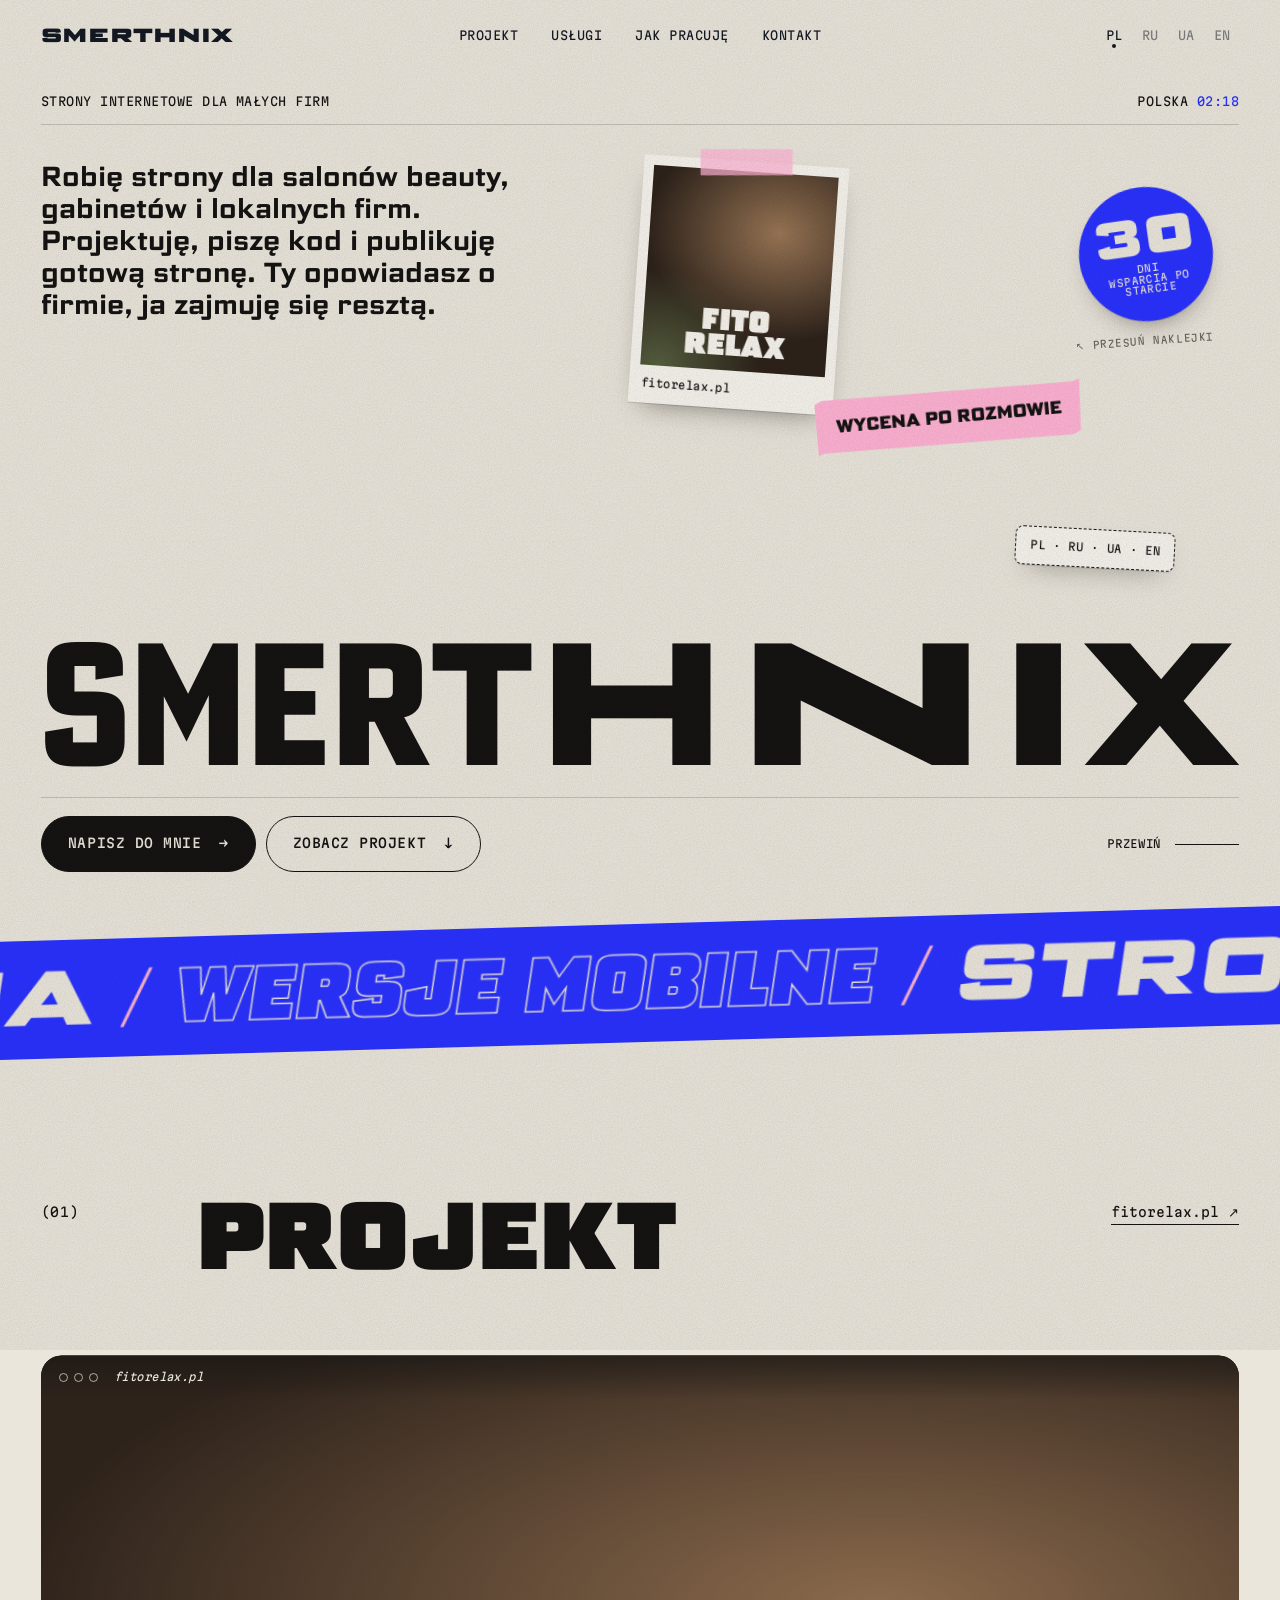
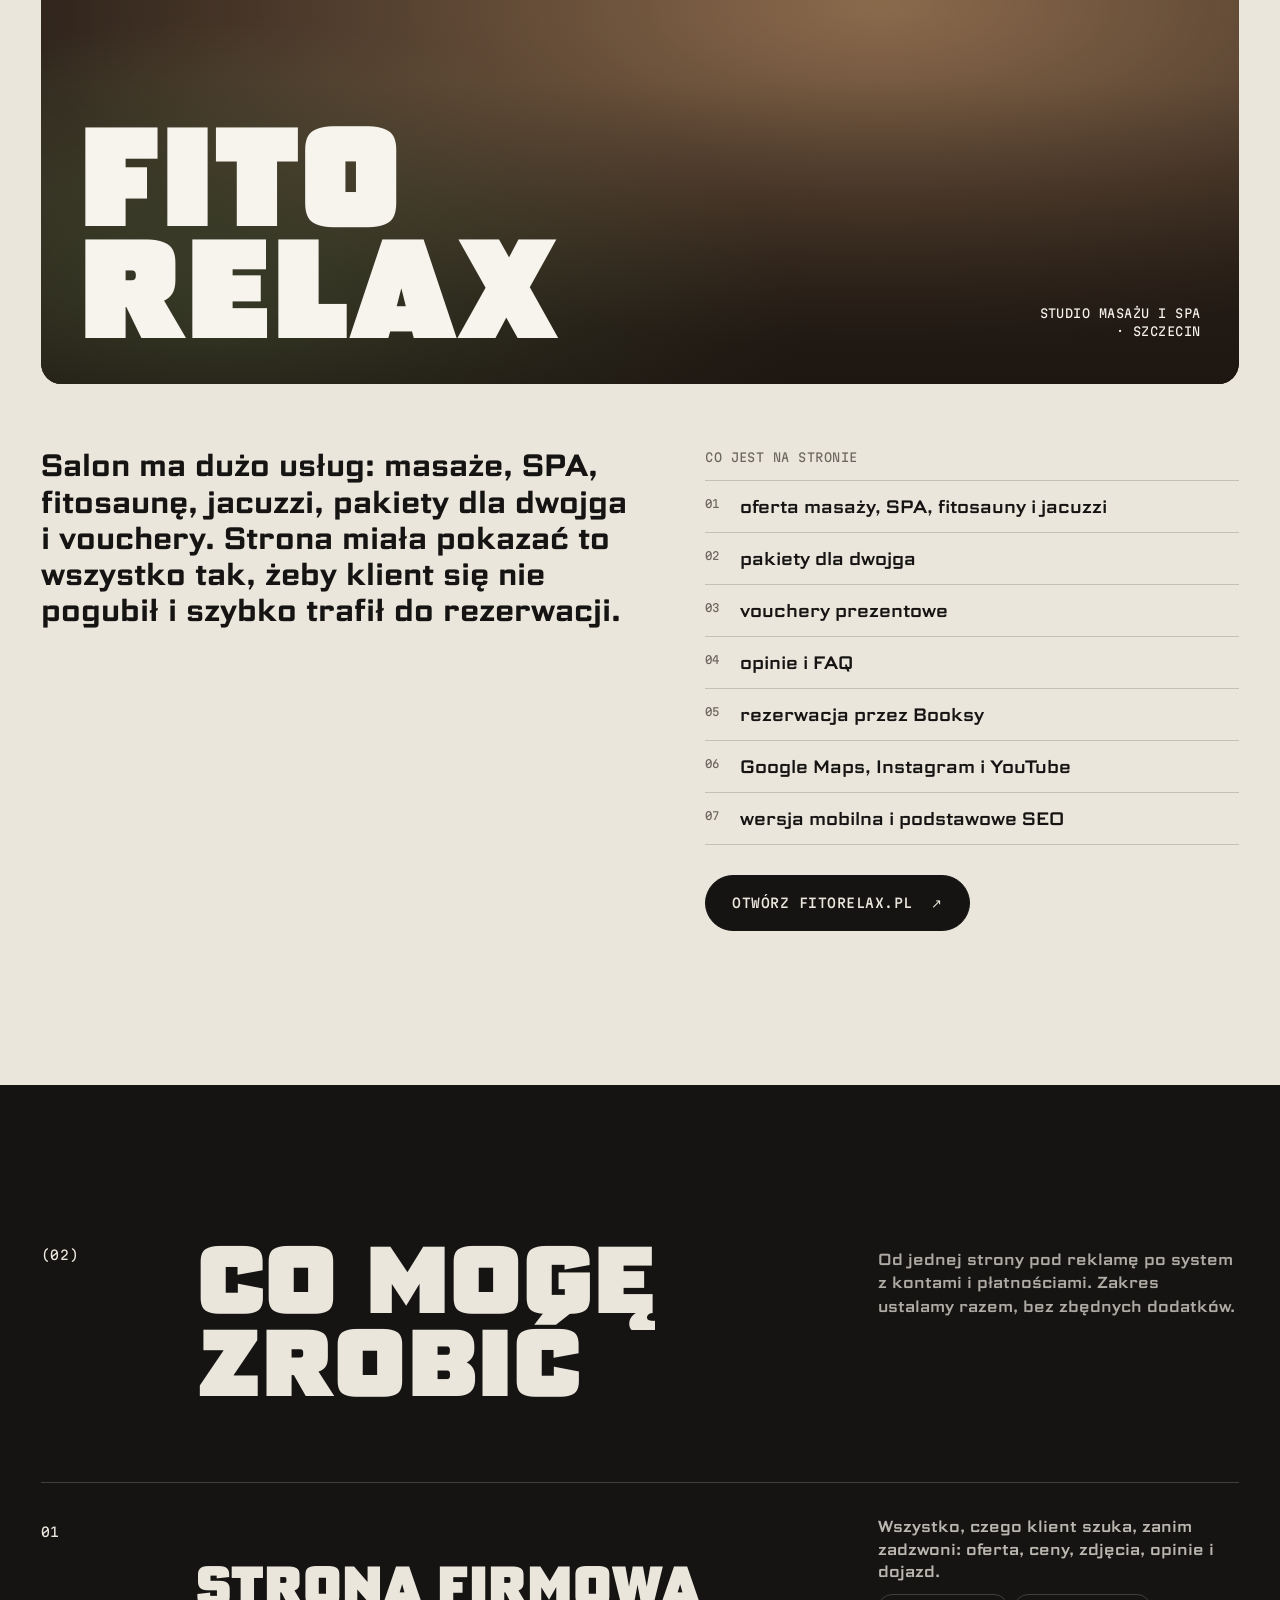
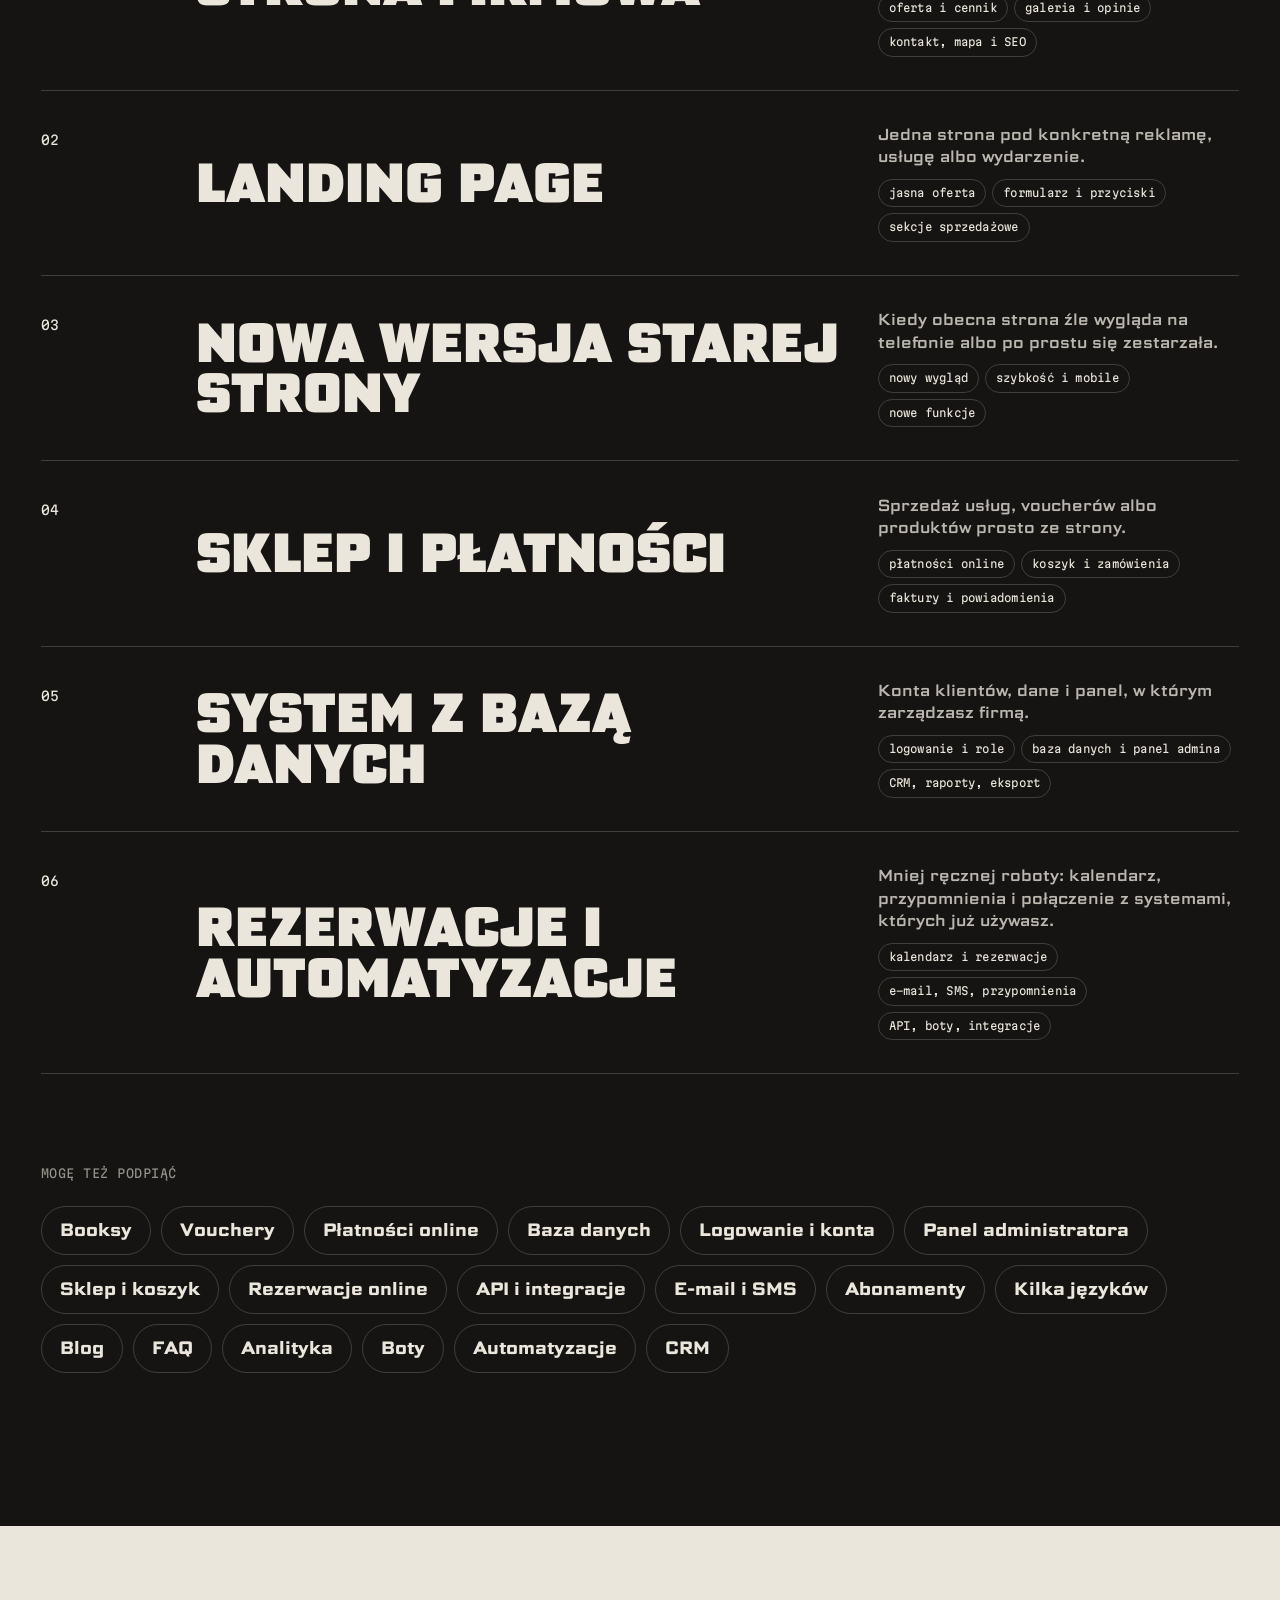
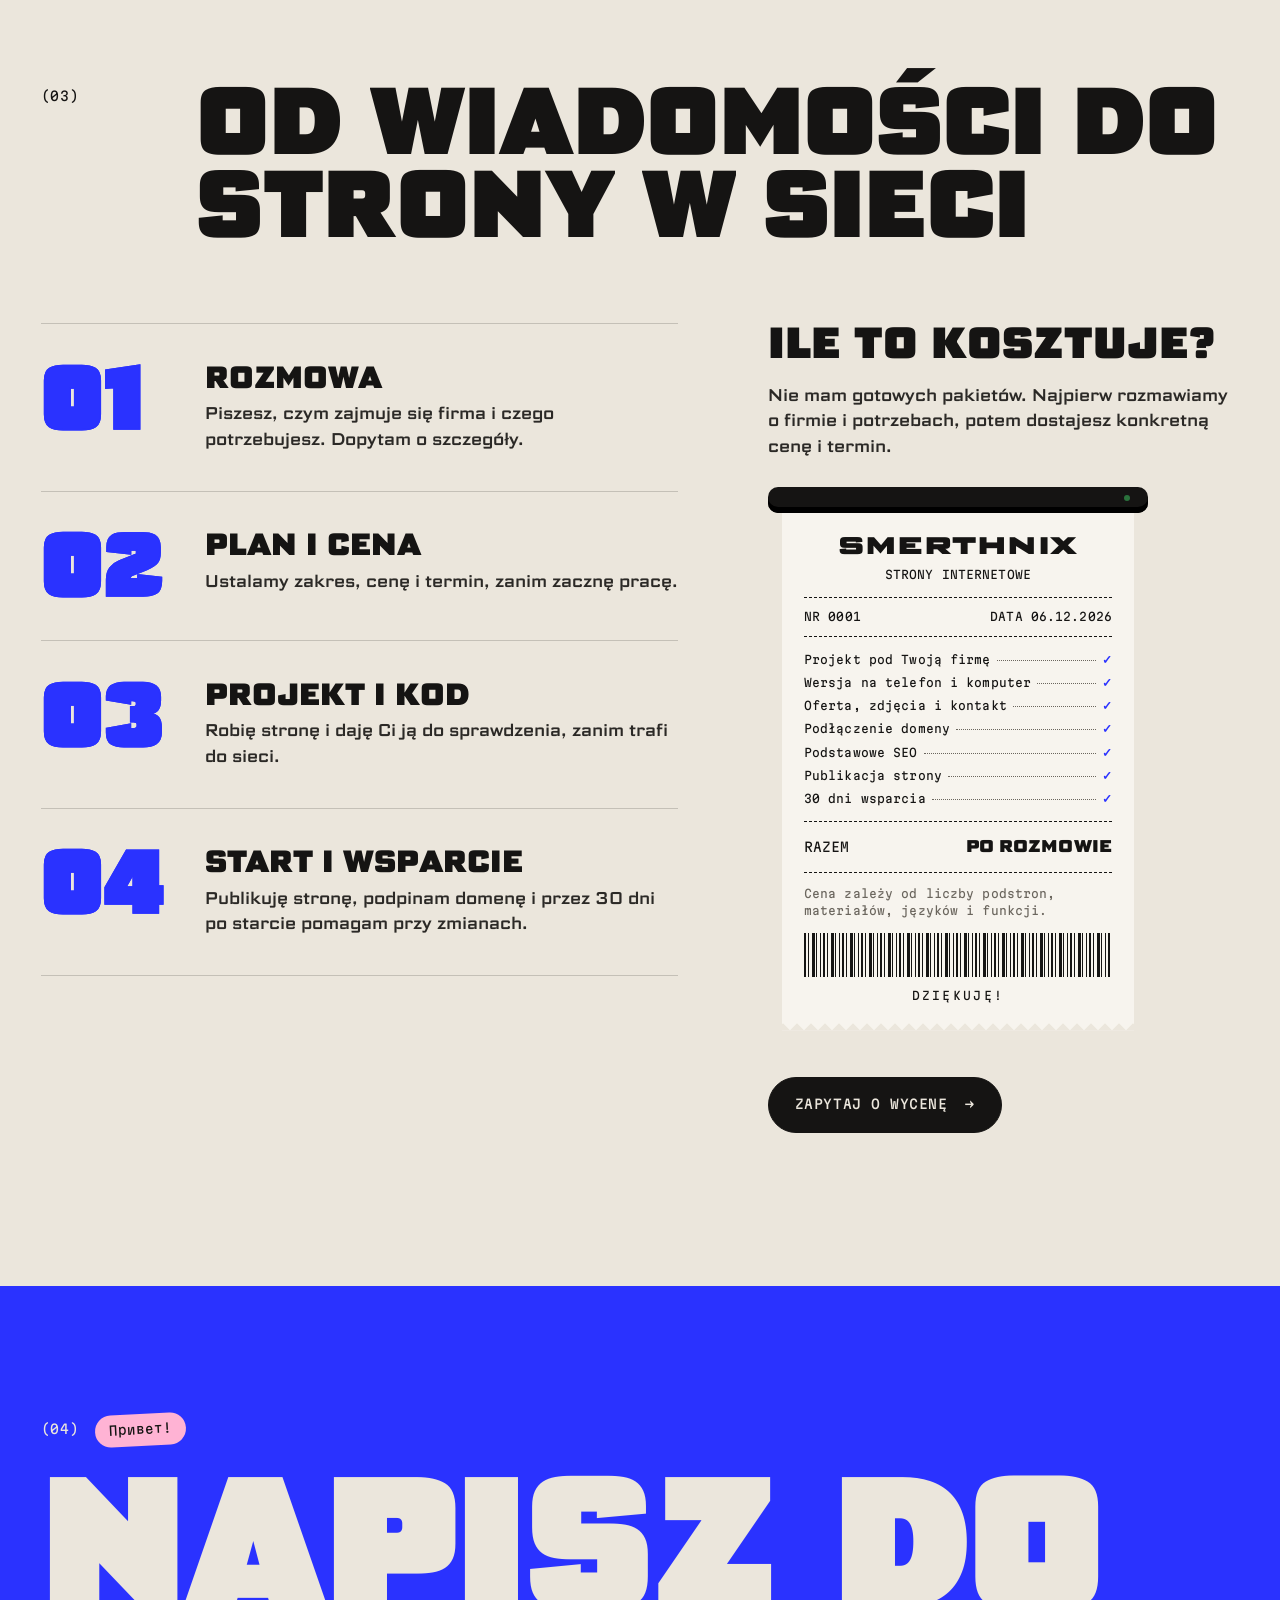
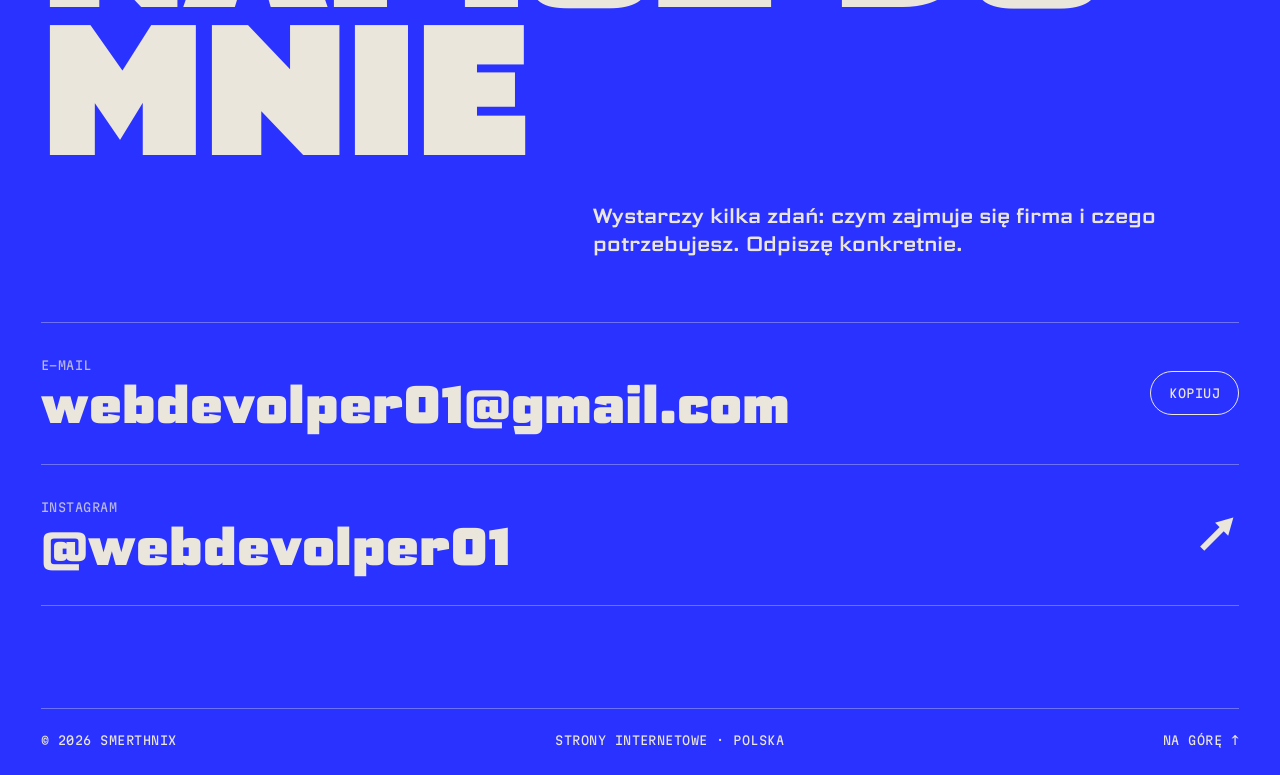
==== commit 446c5316: "Redesign portfolio with a new visual style - New look: warm paper, ink and blue palette, Science Got" ====
--- a/index.html
+++ b/index.html
@@ -6,27 +6,27 @@
     <meta
       id="meta-description"
       name="description"
-      content="Projektuję i tworzę strony internetowe dla firm usługowych. Indywidualna wycena, wersja mobilna, Booksy, CRM, SEO i potrzebne integracje."
+      content="Robię strony dla salonów beauty, gabinetów i lokalnych firm: projekt, kod, publikacja i 30 dni wsparcia. Wycena po rozmowie."
     />
-    <meta name="theme-color" content="#0b0b0b" />
+    <meta name="theme-color" content="#ebe6dc" />
     <meta property="og:type" content="website" />
-    <meta property="og:title" content="Smerthnix — strony internetowe dla firm" />
+    <meta property="og:title" content="Smerthnix — strony internetowe dla małych firm" />
     <meta
       property="og:description"
-      content="Strony internetowe z indywidualną wyceną. Zobacz realizację Fito Relax i napisz, czego potrzebuje Twoja firma."
+      content="Robię strony dla salonów beauty, gabinetów i lokalnych firm. Zobacz realizację Fito Relax i napisz, czego potrzebujesz."
     />
     <meta property="og:url" content="https://superkolze08-netizen.github.io/portfolio/" />
     <meta property="og:image" content="https://fitorelax.pl/assets/massage-ritual-premium.webp" />
-    <title>Smerthnix — strony internetowe dla firm</title>
+    <title>Smerthnix — strony internetowe dla małych firm</title>
 
     <link rel="icon" href="favicon.svg" type="image/svg+xml" />
     <link rel="preconnect" href="https://fonts.googleapis.com" />
     <link rel="preconnect" href="https://fonts.gstatic.com" crossorigin />
     <link
-      href="https://fonts.googleapis.com/css2?family=Inter:wght@400;500;600&family=Space+Grotesk:wght@500;600;700&display=swap"
+      href="https://fonts.googleapis.com/css2?family=Martian+Mono:wdth,wght@75..112.5,300..700&family=Science+Gothic:wdth,wght@50..200,100..900&display=swap"
       rel="stylesheet"
     />
-    <link rel="stylesheet" href="styles.css?v=16" />
+    <link rel="stylesheet" href="styles.css?v=17" />
 
     <script type="application/ld+json">
       {
@@ -44,461 +44,401 @@
   </head>
 
   <body>
+    <div class="loader" aria-hidden="true">
+      <div class="loader-name">SMERTHNIX</div>
+      <div class="loader-count"><span>000</span></div>
+    </div>
+    <div class="grain" aria-hidden="true"></div>
+    <div class="progress" aria-hidden="true"><i></i></div>
+    <div class="cursor" aria-hidden="true"><span class="cursor-dot"></span><span class="cursor-bubble"><em></em></span></div>
+
     <a class="skip-link" href="#main" data-i18n="skip">Przejdź do treści</a>
-    <div class="pointer-light" aria-hidden="true"></div>
-
-    <header class="site-header">
-      <div class="shell header-row">
-        <a class="brand" href="#top" aria-label="Smerthnix — strona główna">
-          <span class="brand-word">SMERTHNIX<span>.</span></span>
-          <small>WEB / PL</small>
-        </a>
-
-        <nav class="main-nav" aria-label="Główna nawigacja">
-          <a href="#work" data-i18n="navWork">Realizacja</a>
-          <a href="#services" data-i18n="navServices">Usługi</a>
-          <a href="#price" data-i18n="navPrice">Cena</a>
-          <a href="#process" data-i18n="navProcess">Proces</a>
-        </nav>
-
-        <div class="header-tools">
-          <div class="language-switch" role="group" aria-label="Wybór języka">
-            <button type="button" data-lang="pl" aria-pressed="true">PL</button>
-            <button type="button" data-lang="ru" aria-pressed="false">RU</button>
-            <button type="button" data-lang="uk" aria-pressed="false">UA</button>
-            <button type="button" data-lang="en" aria-pressed="false">EN</button>
-          </div>
-          <a class="header-contact" href="#contact">
-            <span data-i18n="navContact">Porozmawiajmy</span>
-            <i aria-hidden="true">↘</i>
-          </a>
-        </div>
+
+    <header class="header">
+      <a class="logo" href="#top" aria-label="Smerthnix — na górę strony">SMERTHNIX</a>
+
+      <nav class="nav" aria-label="Nawigacja">
+        <a href="#work" data-scramble data-i18n="navWork">Projekt</a>
+        <a href="#services" data-scramble data-i18n="navServices">Usługi</a>
+        <a href="#process" data-scramble data-i18n="navProcess">Jak pracuję</a>
+        <a href="#contact" data-scramble data-i18n="navContact">Kontakt</a>
+      </nav>
+
+      <div class="header-side">
+        <div class="langs" role="group" aria-label="Język / Language">
+          <button type="button" data-lang="pl" aria-pressed="true">PL</button>
+          <button type="button" data-lang="ru" aria-pressed="false">RU</button>
+          <button type="button" data-lang="uk" aria-pressed="false">UA</button>
+          <button type="button" data-lang="en" aria-pressed="false">EN</button>
+        </div>
+        <button class="menu-toggle" type="button" aria-expanded="false" aria-controls="menu">
+          <span data-i18n="menuOpen">Menu</span>
+        </button>
       </div>
     </header>
 
+    <div class="menu" id="menu" hidden>
+      <nav class="menu-links" aria-label="Menu">
+        <a href="#work"><small>01</small><span data-i18n="navWork">Projekt</span></a>
+        <a href="#services"><small>02</small><span data-i18n="navServices">Usługi</span></a>
+        <a href="#process"><small>03</small><span data-i18n="navProcess">Jak pracuję</span></a>
+        <a href="#contact"><small>04</small><span data-i18n="navContact">Kontakt</span></a>
+      </nav>
+      <div class="menu-bottom">
+        <div class="langs" role="group" aria-label="Język / Language">
+          <button type="button" data-lang="pl" aria-pressed="true">PL</button>
+          <button type="button" data-lang="ru" aria-pressed="false">RU</button>
+          <button type="button" data-lang="uk" aria-pressed="false">UA</button>
+          <button type="button" data-lang="en" aria-pressed="false">EN</button>
+        </div>
+        <a href="https://www.instagram.com/webdevolper01/" target="_blank" rel="noreferrer">Instagram ↗</a>
+        <a href="mailto:webdevolper01@gmail.com">webdevolper01@gmail.com</a>
+      </div>
+    </div>
+
     <main id="main">
       <section class="hero" id="top">
-        <div class="hero-grid-bg" aria-hidden="true"></div>
-        <div class="shell hero-layout">
-          <div class="hero-copy reveal">
-            <div class="availability">
-              <i></i>
-              <span data-i18n="availability">Dostępny na nowe projekty</span>
-              <em>2026</em>
+        <div class="hero-meta">
+          <span data-i18n="heroKicker">Strony internetowe dla małych firm</span>
+          <span class="clock"><span data-i18n="heroClock">Polska</span> <time>--:--</time></span>
+        </div>
+
+        <div class="hero-mid">
+          <p class="hero-lead" data-i18n="heroLead">
+            Robię strony dla salonów beauty, gabinetów i lokalnych firm. Projektuję, piszę kod i publikuję gotową stronę. Ty opowiadasz o firmie, ja zajmuję się resztą.
+          </p>
+
+          <div class="stickers">
+            <figure class="sticker polaroid" data-drag style="--r: 4deg">
+              <div class="polaroid-photo">
+                <span>Fito Relax</span>
+                <img src="https://fitorelax.pl/assets/massage-ritual-premium.webp" alt="" draggable="false" />
+              </div>
+              <figcaption>fitorelax.pl</figcaption>
+            </figure>
+            <div class="sticker sticker-round" data-drag style="--r: -8deg">
+              <strong>30</strong>
+              <span data-i18n="stickerSupport">dni wsparcia po starcie</span>
             </div>
-
-            <h1>
-              <span data-i18n="heroLineOne">Strona, która zmienia</span>
-              <span class="hero-accent" data-i18n="heroLineTwo">firmę w markę.</span>
-            </h1>
-
-            <p class="hero-lead" data-i18n="heroLead">
-              Projektuję i tworzę strony dla salonów beauty, lokalnych usług i małych firm. Dobry wygląd, prosty przekaz i jasna droga do kontaktu.
-            </p>
-
-            <div class="hero-actions">
-              <a class="button button-accent" href="#work">
-                <span data-i18n="heroWork">Zobacz moją pracę</span>
-                <i aria-hidden="true">↓</i>
-              </a>
-              <a class="button button-ghost" href="https://t.me/webdelovper" target="_blank" rel="noreferrer">
-                <span data-i18n="heroWrite">Napisz w Telegramie</span>
-                <i aria-hidden="true">↗</i>
-              </a>
+            <div class="sticker sticker-tape" data-drag style="--r: -5deg">
+              <span data-i18n="stickerQuote">Wycena po rozmowie</span>
             </div>
-
-            <div class="hero-facts">
-              <div>
-                <span data-i18n="heroFactOneLabel">Cena strony</span>
-                <strong data-i18n="heroFactOneValue">wycena po rozmowie</strong>
-              </div>
-              <div>
-                <span data-i18n="heroFactTwoLabel">Kontakt</span>
-                <strong data-i18n="heroFactTwoValue">kontakt 24/7</strong>
-              </div>
-              <div>
-                <span data-i18n="heroFactThreeLabel">Języki</span>
-                <strong>PL / RU / UA / EN</strong>
-              </div>
+            <div class="sticker sticker-stamp" data-drag style="--r: 3deg">
+              <span>PL · RU · UA · EN</span>
             </div>
-          </div>
-
-          <div class="hero-visual reveal" aria-label="Podgląd realizacji Fito Relax">
-            <div class="visual-orbit visual-orbit-one"></div>
-            <div class="visual-orbit visual-orbit-two"></div>
-
-            <div class="desktop-mockup" data-parallax="desktop">
-              <div class="mockup-bar">
-                <span class="mockup-dots"><i></i><i></i><i></i></span>
-                <span class="mockup-url">fitorelax.pl</span>
-                <span class="mockup-lock">●</span>
-              </div>
-              <div class="mockup-image">
-                <img
-                  src="https://fitorelax.pl/assets/massage-ritual-premium.webp"
-                  alt="Fito Relax — strona studia masażu i SPA"
-                />
-                <div class="mockup-copy">
-                  <span>STUDIO MASAŻU &amp; SPA</span>
-                  <strong>Fito Relax</strong>
-                  <small>Szczecin</small>
-                </div>
-              </div>
+            <span class="sticker-hint" aria-hidden="true" data-i18n="stickerDrag">przesuń naklejki</span>
+          </div>
+        </div>
+
+        <h1 class="hero-title">
+          <span class="sr-only" data-i18n="heroH1">Smerthnix — strony internetowe dla salonów i małych firm</span>
+          <span class="name" aria-hidden="true" data-name>SMERTHNIX</span>
+        </h1>
+
+        <div class="hero-bottom">
+          <div class="hero-actions">
+            <a class="btn btn-ink" href="#contact" data-magnetic>
+              <span data-i18n="heroCta">Napisz do mnie</span>
+              <i aria-hidden="true">→</i>
+            </a>
+            <a class="btn btn-line" href="#work" data-magnetic>
+              <span data-i18n="heroWork">Zobacz projekt</span>
+              <i aria-hidden="true">↓</i>
+            </a>
+          </div>
+
+          <div class="hero-scroll" aria-hidden="true">
+            <span data-i18n="heroScroll">Przewiń</span>
+            <i></i>
+          </div>
+        </div>
+      </section>
+
+      <div class="marquee" aria-hidden="true">
+        <div class="marquee-row" data-marquee="1">
+          <div class="marquee-group">
+            <span data-i18n="marqueeOne">Strony firmowe</span><b>/</b>
+            <span class="outline" data-i18n="marqueeTwo">Landing page</span><b>/</b>
+            <span data-i18n="marqueeThree">Sklepy online</span><b>/</b>
+            <span class="outline" data-i18n="marqueeFour">Rezerwacje</span><b>/</b>
+            <span data-i18n="marqueeFive">Panele admina</span><b>/</b>
+            <span class="outline" data-i18n="marqueeSix">Wersje mobilne</span><b>/</b>
+          </div>
+        </div>
+      </div>
+
+      <section class="work section" id="work">
+        <header class="section-head">
+          <span class="index">(01)</span>
+          <h2 class="section-title" data-split data-i18n="workLabel">Projekt</h2>
+          <a class="section-aside link-arrow" href="https://fitorelax.pl/" target="_blank" rel="noreferrer">fitorelax.pl ↗</a>
+        </header>
+
+        <a class="work-media" href="https://fitorelax.pl/" target="_blank" rel="noreferrer" data-cursor="view" aria-label="Fito Relax — otwórz stronę fitorelax.pl">
+          <div class="work-bar" aria-hidden="true">
+            <span><i></i><i></i><i></i></span>
+            <em>fitorelax.pl</em>
+          </div>
+          <div class="work-frame">
+            <img
+              src="https://fitorelax.pl/assets/massage-ritual-premium.webp"
+              alt="Strona Fito Relax — studio masażu i SPA w Szczecinie"
+              loading="lazy"
+              decoding="async"
+            />
+            <div class="work-overlay">
+              <strong>Fito<br />Relax</strong>
+              <span data-i18n="workPlace">Studio masażu i SPA · Szczecin</span>
             </div>
-
-            <div class="phone-mockup" data-parallax="phone">
-              <div class="phone-top"><span></span></div>
-              <img
-                src="https://fitorelax.pl/assets/massage-ritual-premium.webp"
-                alt="Mobilna wersja strony Fito Relax"
-              />
-              <div class="phone-copy">
-                <span>FITO RELAX</span>
-                <strong data-i18n="phoneBook">Zarezerwuj wizytę</strong>
-              </div>
-              <div class="phone-home"></div>
-            </div>
-
-            <a class="live-badge" href="https://fitorelax.pl/" target="_blank" rel="noreferrer">
-              <span><i></i> LIVE</span>
-              <strong data-i18n="liveProject">Prawdziwy projekt</strong>
-              <em aria-hidden="true">↗</em>
-            </a>
-
-            <div class="price-sticker">
-              <span data-i18n="stickerFrom">WYCENA</span>
-              <strong>1:1</strong>
-              <small data-i18n="stickerNote">PO ROZMOWIE</small>
-            </div>
-          </div>
-        </div>
-
-        <div class="hero-scroll" aria-hidden="true">
-          <span>SCROLL</span>
-          <i></i>
-        </div>
-      </section>
-
-      <div class="ticker" aria-label="Zakres usług">
-        <div class="ticker-track">
-          <div class="ticker-group">
-            <span data-i18n="tickerWeb">STRONY DLA FIRM</span><i>✦</i>
-            <span data-i18n="tickerDesign">NOWOCZESNY WYGLĄD</span><i>✦</i>
-            <span data-i18n="tickerMobile">WERSJA NA TELEFON</span><i>✦</i>
-            <span data-i18n="tickerBooksy">REZERWACJE BOOKSY</span><i>✦</i>
-            <span data-i18n="tickerGoogle">WIDOCZNOŚĆ W GOOGLE</span><i>✦</i>
-            <span data-i18n="tickerAutomation">AUTOMATYZACJE</span><i>✦</i>
-            <span data-i18n="tickerCRM">CRM — OBSŁUGA KLIENTÓW</span><i>✦</i>
-          </div>
-          <div class="ticker-group" aria-hidden="true">
-            <span data-i18n="tickerWeb">STRONY DLA FIRM</span><i>✦</i>
-            <span data-i18n="tickerDesign">NOWOCZESNY WYGLĄD</span><i>✦</i>
-            <span data-i18n="tickerMobile">WERSJA NA TELEFON</span><i>✦</i>
-            <span data-i18n="tickerBooksy">REZERWACJE BOOKSY</span><i>✦</i>
-            <span data-i18n="tickerGoogle">WIDOCZNOŚĆ W GOOGLE</span><i>✦</i>
-            <span data-i18n="tickerAutomation">AUTOMATYZACJE</span><i>✦</i>
-            <span data-i18n="tickerCRM">CRM — OBSŁUGA KLIENTÓW</span><i>✦</i>
-          </div>
-        </div>
-      </div>
-
-      <section class="work section" id="work">
-        <div class="shell">
-          <header class="section-head reveal">
-            <div class="section-label"><span>01</span><i></i><strong data-i18n="workLabel">WYBRANA REALIZACJA</strong></div>
-            <h2 data-i18n="workTitle">Nie makieta. Strona, która naprawdę działa.</h2>
-          </header>
-
-          <article class="featured-project reveal">
-            <div class="project-topline">
-              <div>
-                <span data-i18n="projectIndustry">BEAUTY / WELLNESS</span>
-                <h3>Fito Relax</h3>
-              </div>
-              <a href="https://fitorelax.pl/" target="_blank" rel="noreferrer">
-                <span data-i18n="projectOpen">Otwórz stronę</span>
-                <i aria-hidden="true">↗</i>
-              </a>
-            </div>
-
-            <a class="project-stage" href="https://fitorelax.pl/" target="_blank" rel="noreferrer">
-              <div class="project-browser">
-                <div class="project-browser-bar">
-                  <span><i></i><i></i><i></i></span>
-                  <em>https://fitorelax.pl</em>
-                  <b>↗</b>
-                </div>
-                <div class="project-photo">
-                  <img
-                    src="https://fitorelax.pl/assets/massage-ritual-premium.webp"
-                    alt="Fito Relax — realizacja strony internetowej"
-                  />
-                  <div class="project-photo-copy">
-                    <small data-i18n="projectPhotoSmall">ODPOCZNIJ. ZASŁUGUJESZ.</small>
-                    <strong>Studio<br />Masażu &amp; SPA</strong>
-                    <span data-i18n="projectPhotoButton">ZOBACZ OFERTĘ</span>
-                  </div>
-                </div>
-              </div>
-              <span class="open-project" data-i18n="projectHover">ZOBACZ LIVE ↗</span>
-            </a>
-
-            <div class="project-details">
-              <div>
-                <span data-i18n="projectTaskLabel">ZADANIE</span>
-                <p data-i18n="projectTask">Pokazać szeroką ofertę salonu bez chaosu i ułatwić klientowi rezerwację.</p>
-              </div>
-              <div>
-                <span data-i18n="projectSolutionLabel">ROZWIĄZANIE</span>
-                <p data-i18n="projectSolution">Czytelna oferta, mocne zdjęcia, Booksy, vouchery, opinie, FAQ i kontakt.</p>
-              </div>
-              <div>
-                <span data-i18n="projectResultLabel">EFEKT</span>
-                <p data-i18n="projectResult">Pełna strona na telefon i komputer z prostą drogą do umówienia wizyty.</p>
-              </div>
-            </div>
-
-            <div class="project-tags">
-              <span>UX/UI</span><span>HTML / CSS / JS</span><span>BOOKSY</span><span>SEO</span><span>MOBILE</span>
-            </div>
-          </article>
-        </div>
-      </section>
-
-      <section class="services section" id="services">
-        <div class="shell">
-          <header class="section-head section-head-light reveal">
-            <div class="section-label"><span>02</span><i></i><strong data-i18n="servicesLabel">CO MOGĘ ZROBIĆ</strong></div>
-            <h2 data-i18n="servicesTitle">Od prostej strony do systemu z płatnościami i bazą danych.</h2>
-            <p data-i18n="servicesLead">Zakres dobieramy do firmy: wygląd, funkcje, integracje i sposób zarządzania.</p>
-          </header>
-
-          <div class="service-list">
-            <article class="service-row reveal">
-              <span class="service-number">01</span>
-              <div class="service-name">
-                <h3 data-i18n="serviceBusinessTitle">Strona firmowa</h3>
-                <p data-i18n="serviceBusinessText">Pełna prezentacja firmy, która buduje zaufanie i prowadzi do kontaktu.</p>
-              </div>
-              <ul>
-                <li data-i18n="serviceBusinessOne">oferta i cennik</li>
-                <li data-i18n="serviceBusinessTwo">galeria i opinie</li>
-                <li data-i18n="serviceBusinessThree">kontakt, mapa i SEO</li>
-              </ul>
-              <span class="service-arrow">↗</span>
-            </article>
-
-            <article class="service-row reveal">
-              <span class="service-number">02</span>
-              <div class="service-name">
-                <h3 data-i18n="serviceLandingTitle">Landing page</h3>
-                <p data-i18n="serviceLandingText">Jedna mocna strona pod reklamę, usługę, produkt albo wydarzenie.</p>
-              </div>
-              <ul>
-                <li data-i18n="serviceLandingOne">jasna oferta</li>
-                <li data-i18n="serviceLandingTwo">formularz i przyciski</li>
-                <li data-i18n="serviceLandingThree">sekcje sprzedażowe</li>
-              </ul>
-              <span class="service-arrow">↗</span>
-            </article>
-
-            <article class="service-row reveal">
-              <span class="service-number">03</span>
-              <div class="service-name">
-                <h3 data-i18n="serviceUpgradeTitle">Nowa wersja starej strony</h3>
-                <p data-i18n="serviceUpgradeText">Lepszy wygląd, prostszy tekst i poprawne działanie na telefonie.</p>
-              </div>
-              <ul>
-                <li data-i18n="serviceUpgradeOne">nowy projekt</li>
-                <li data-i18n="serviceUpgradeTwo">szybkość i mobile</li>
-                <li data-i18n="serviceUpgradeThree">nowe funkcje</li>
-              </ul>
-              <span class="service-arrow">↗</span>
-            </article>
-
-            <article class="service-row reveal">
-              <span class="service-number">04</span>
-              <div class="service-name">
-                <h3 data-i18n="serviceCommerceTitle">Sklep i płatności online</h3>
-                <p data-i18n="serviceCommerceText">Sprzedaż usług, voucherów lub produktów bezpośrednio na stronie.</p>
-              </div>
-              <ul>
-                <li data-i18n="serviceCommerceOne">płatności online</li>
-                <li data-i18n="serviceCommerceTwo">koszyk i zamówienia</li>
-                <li data-i18n="serviceCommerceThree">faktury i powiadomienia</li>
-              </ul>
-              <span class="service-arrow">↗</span>
-            </article>
-
-            <article class="service-row reveal">
-              <span class="service-number">05</span>
-              <div class="service-name">
-                <h3 data-i18n="serviceSystemTitle">System z bazą danych</h3>
-                <p data-i18n="serviceSystemText">Konta użytkowników, dane i panel do zarządzania firmą.</p>
-              </div>
-              <ul>
-                <li data-i18n="serviceSystemOne">logowanie i role użytkowników</li>
-                <li data-i18n="serviceSystemTwo">baza danych i panel administratora</li>
-                <li data-i18n="serviceSystemThree">CRM, raporty i eksport danych</li>
-              </ul>
-              <span class="service-arrow">↗</span>
-            </article>
-
-            <article class="service-row reveal">
-              <span class="service-number">06</span>
-              <div class="service-name">
-                <h3 data-i18n="serviceAutomationTitle">Rezerwacje i automatyzacje</h3>
-                <p data-i18n="serviceAutomationText">Mniej ręcznej pracy dzięki połączeniu strony z potrzebnymi systemami.</p>
-              </div>
-              <ul>
-                <li data-i18n="serviceAutomationOne">kalendarz i rezerwacje</li>
-                <li data-i18n="serviceAutomationTwo">e-mail, SMS i przypomnienia</li>
-                <li data-i18n="serviceAutomationThree">API, boty i integracje</li>
-              </ul>
-              <span class="service-arrow">↗</span>
-            </article>
-          </div>
-
-          <div class="capabilities reveal">
-            <div>
-              <span data-i18n="capabilitiesLabel">DODATKOWE MOŻLIWOŚCI</span>
-              <p data-i18n="capabilitiesLead">Dodajemy tylko to, czego naprawdę potrzebuje firma.</p>
-            </div>
-            <ul>
-              <li>Booksy</li>
-              <li data-i18n="capVouchers">Vouchery</li>
-              <li data-i18n="capPayments">Płatności online</li>
-              <li data-i18n="capDatabase">Baza danych</li>
-              <li data-i18n="capAccounts">Logowanie i konta</li>
-              <li data-i18n="capAdmin">Panel administratora</li>
-              <li data-i18n="capStore">Sklep i koszyk</li>
-              <li data-i18n="capBooking">Rezerwacje online</li>
-              <li data-i18n="capApi">API i integracje</li>
-              <li data-i18n="capNotifications">E-mail i SMS</li>
-              <li data-i18n="capSubscriptions">Abonamenty</li>
-              <li data-i18n="capLanguages">Wiele języków</li>
-              <li data-i18n="capBlog">Blog</li>
-              <li>FAQ</li>
-              <li data-i18n="capAnalytics">Analityka</li>
-              <li data-i18n="capBots">Boty</li>
-              <li data-i18n="capAutomation">Automatyzacje</li>
-              <li data-i18n="capCRM">CRM — baza i obsługa klientów</li>
-            </ul>
-          </div>
-        </div>
-      </section>
-
-      <section class="price section" id="price">
-        <div class="shell price-layout">
-          <div class="price-intro reveal">
-            <div class="section-label"><span>03</span><i></i><strong data-i18n="priceLabel">CENA BEZ ZGADYWANIA</strong></div>
-            <h2 data-i18n="priceTitle">Cena dopasowana do zakresu. Bez niespodzianek.</h2>
-            <p data-i18n="priceLead">Najpierw ustalamy, czego potrzebuje firma. Potem dostajesz konkretny zakres, cenę i termin.</p>
-            <a href="#contact" class="text-arrow">
-              <span data-i18n="priceLink">Zapytaj o swoją stronę</span>
-              <i aria-hidden="true">↘</i>
-            </a>
-          </div>
-
-          <div class="price-card reveal">
-            <div class="price-card-top">
-              <span data-i18n="priceCardName">INDYWIDUALNA WYCENA</span>
-              <em data-i18n="priceCardTag">PO ROZMOWIE</em>
-            </div>
-            <div class="price-value price-value-custom">
-              <small data-i18n="priceFrom">CENA</small>
-              <strong data-i18n="priceValue">WYCENA</strong>
-              <span data-i18n="priceSuffix">PO ROZMOWIE</span>
-            </div>
-            <p data-i18n="priceDescription">Dla małej firmy, salonu albo specjalisty, który chce wyglądać profesjonalnie w internecie.</p>
-            <ul>
-              <li data-i18n="priceOne">indywidualny wygląd</li>
-              <li data-i18n="priceTwo">wersja na telefon i komputer</li>
-              <li data-i18n="priceThree">oferta, zdjęcia i kontakt</li>
-              <li data-i18n="priceFour">podłączenie domeny</li>
-              <li data-i18n="priceFive">podstawowe SEO</li>
-              <li data-i18n="priceSix">publikacja gotowej strony</li>
-              <li data-i18n="priceSeven">30 dni wsparcia po publikacji</li>
-            </ul>
-            <a href="https://t.me/webdelovper" target="_blank" rel="noreferrer" class="button button-dark-full">
-              <span data-i18n="priceButton">Zapytaj o wycenę</span>
+          </div>
+        </a>
+
+        <div class="work-info">
+          <p class="work-intro" data-reveal data-i18n="workIntro">
+            Salon ma dużo usług: masaże, SPA, fitosaunę, jacuzzi, pakiety dla dwojga i vouchery. Strona miała pokazać to wszystko tak, żeby klient się nie pogubił i szybko trafił do rezerwacji.
+          </p>
+          <div class="work-list" data-reveal>
+            <h3 data-i18n="workListTitle">Co jest na stronie</h3>
+            <ol>
+              <li data-i18n="workItemOne">oferta masaży, SPA, fitosauny i jacuzzi</li>
+              <li data-i18n="workItemTwo">pakiety dla dwojga</li>
+              <li data-i18n="workItemThree">vouchery prezentowe</li>
+              <li data-i18n="workItemFour">opinie i FAQ</li>
+              <li data-i18n="workItemFive">rezerwacja przez Booksy</li>
+              <li data-i18n="workItemSix">Google Maps, Instagram i YouTube</li>
+              <li data-i18n="workItemSeven">wersja mobilna i podstawowe SEO</li>
+            </ol>
+            <a class="btn btn-ink" href="https://fitorelax.pl/" target="_blank" rel="noreferrer" data-magnetic>
+              <span data-i18n="workVisit">Otwórz fitorelax.pl</span>
               <i aria-hidden="true">↗</i>
             </a>
-            <small class="price-note" data-i18n="priceNote">Cena zależy od liczby podstron, materiałów, języków i potrzebnych funkcji.</small>
           </div>
         </div>
       </section>
 
+      <section class="services section" id="services">
+        <header class="section-head">
+          <span class="index">(02)</span>
+          <h2 class="section-title" data-split data-i18n="servicesTitle">Co mogę zrobić</h2>
+          <p class="section-aside" data-i18n="servicesLead">
+            Od jednej strony pod reklamę po system z kontami i płatnościami. Zakres ustalamy razem, bez zbędnych dodatków.
+          </p>
+        </header>
+
+        <ul class="svc-list">
+          <li class="svc" data-reveal>
+            <span class="svc-num">01</span>
+            <h3 class="svc-title" data-i18n="serviceBusinessTitle">Strona firmowa</h3>
+            <p class="svc-text" data-i18n="serviceBusinessText">Wszystko, czego klient szuka, zanim zadzwoni: oferta, ceny, zdjęcia, opinie i dojazd.</p>
+            <ul class="svc-tags">
+              <li data-i18n="serviceBusinessOne">oferta i cennik</li>
+              <li data-i18n="serviceBusinessTwo">galeria i opinie</li>
+              <li data-i18n="serviceBusinessThree">kontakt, mapa i SEO</li>
+            </ul>
+          </li>
+          <li class="svc" data-reveal>
+            <span class="svc-num">02</span>
+            <h3 class="svc-title" data-i18n="serviceLandingTitle">Landing page</h3>
+            <p class="svc-text" data-i18n="serviceLandingText">Jedna strona pod konkretną reklamę, usługę albo wydarzenie.</p>
+            <ul class="svc-tags">
+              <li data-i18n="serviceLandingOne">jasna oferta</li>
+              <li data-i18n="serviceLandingTwo">formularz i przyciski</li>
+              <li data-i18n="serviceLandingThree">sekcje sprzedażowe</li>
+            </ul>
+          </li>
+          <li class="svc" data-reveal>
+            <span class="svc-num">03</span>
+            <h3 class="svc-title" data-i18n="serviceUpgradeTitle">Nowa wersja starej strony</h3>
+            <p class="svc-text" data-i18n="serviceUpgradeText">Kiedy obecna strona źle wygląda na telefonie albo po prostu się zestarzała.</p>
+            <ul class="svc-tags">
+              <li data-i18n="serviceUpgradeOne">nowy wygląd</li>
+              <li data-i18n="serviceUpgradeTwo">szybkość i mobile</li>
+              <li data-i18n="serviceUpgradeThree">nowe funkcje</li>
+            </ul>
+          </li>
+          <li class="svc" data-reveal>
+            <span class="svc-num">04</span>
+            <h3 class="svc-title" data-i18n="serviceCommerceTitle">Sklep i płatności</h3>
+            <p class="svc-text" data-i18n="serviceCommerceText">Sprzedaż usług, voucherów albo produktów prosto ze strony.</p>
+            <ul class="svc-tags">
+              <li data-i18n="serviceCommerceOne">płatności online</li>
+              <li data-i18n="serviceCommerceTwo">koszyk i zamówienia</li>
+              <li data-i18n="serviceCommerceThree">faktury i powiadomienia</li>
+            </ul>
+          </li>
+          <li class="svc" data-reveal>
+            <span class="svc-num">05</span>
+            <h3 class="svc-title" data-i18n="serviceSystemTitle">System z bazą danych</h3>
+            <p class="svc-text" data-i18n="serviceSystemText">Konta klientów, dane i panel, w którym zarządzasz firmą.</p>
+            <ul class="svc-tags">
+              <li data-i18n="serviceSystemOne">logowanie i role</li>
+              <li data-i18n="serviceSystemTwo">baza danych i panel admina</li>
+              <li data-i18n="serviceSystemThree">CRM, raporty, eksport</li>
+            </ul>
+          </li>
+          <li class="svc" data-reveal>
+            <span class="svc-num">06</span>
+            <h3 class="svc-title" data-i18n="serviceAutomationTitle">Rezerwacje i automatyzacje</h3>
+            <p class="svc-text" data-i18n="serviceAutomationText">Mniej ręcznej roboty: kalendarz, przypomnienia i połączenie z systemami, których już używasz.</p>
+            <ul class="svc-tags">
+              <li data-i18n="serviceAutomationOne">kalendarz i rezerwacje</li>
+              <li data-i18n="serviceAutomationTwo">e-mail, SMS, przypomnienia</li>
+              <li data-i18n="serviceAutomationThree">API, boty, integracje</li>
+            </ul>
+          </li>
+        </ul>
+
+        <div class="extras" data-reveal>
+          <h3 data-i18n="extrasLabel">Mogę też podpiąć</h3>
+          <ul>
+            <li>Booksy</li>
+            <li data-i18n="capVouchers">Vouchery</li>
+            <li data-i18n="capPayments">Płatności online</li>
+            <li data-i18n="capDatabase">Baza danych</li>
+            <li data-i18n="capAccounts">Logowanie i konta</li>
+            <li data-i18n="capAdmin">Panel administratora</li>
+            <li data-i18n="capStore">Sklep i koszyk</li>
+            <li data-i18n="capBooking">Rezerwacje online</li>
+            <li data-i18n="capApi">API i integracje</li>
+            <li data-i18n="capNotifications">E-mail i SMS</li>
+            <li data-i18n="capSubscriptions">Abonamenty</li>
+            <li data-i18n="capLanguages">Kilka języków</li>
+            <li data-i18n="capBlog">Blog</li>
+            <li>FAQ</li>
+            <li data-i18n="capAnalytics">Analityka</li>
+            <li data-i18n="capBots">Boty</li>
+            <li data-i18n="capAutomation">Automatyzacje</li>
+            <li>CRM</li>
+          </ul>
+        </div>
+      </section>
+
       <section class="process section" id="process">
-        <div class="shell">
-          <header class="process-head reveal">
-            <div class="section-label"><span>04</span><i></i><strong data-i18n="processLabel">JAK TO WYGLĄDA</strong></div>
-            <h2 data-i18n="processTitle">Od wiadomości do gotowej strony.</h2>
+        <header class="section-head">
+          <span class="index">(03)</span>
+          <h2 class="section-title" data-split data-i18n="processTitle">Od wiadomości do strony w sieci</h2>
+        </header>
+
+        <div class="process-layout">
+          <ol class="steps">
+            <li class="step" data-reveal>
+              <span class="step-num">01</span>
+              <div>
+                <h3 data-i18n="processOneTitle">Rozmowa</h3>
+                <p data-i18n="processOneText">Piszesz, czym zajmuje się firma i czego potrzebujesz. Dopytam o szczegóły.</p>
+              </div>
+            </li>
+            <li class="step" data-reveal>
+              <span class="step-num">02</span>
+              <div>
+                <h3 data-i18n="processTwoTitle">Plan i cena</h3>
+                <p data-i18n="processTwoText">Ustalamy zakres, cenę i termin, zanim zacznę pracę.</p>
+              </div>
+            </li>
+            <li class="step" data-reveal>
+              <span class="step-num">03</span>
+              <div>
+                <h3 data-i18n="processThreeTitle">Projekt i kod</h3>
+                <p data-i18n="processThreeText">Robię stronę i daję Ci ją do sprawdzenia, zanim trafi do sieci.</p>
+              </div>
+            </li>
+            <li class="step" data-reveal>
+              <span class="step-num">04</span>
+              <div>
+                <h3 data-i18n="processFourTitle">Start i wsparcie</h3>
+                <p data-i18n="processFourText">Publikuję stronę, podpinam domenę i przez 30 dni po starcie pomagam przy zmianach.</p>
+              </div>
+            </li>
+          </ol>
+
+          <div class="price" id="price">
+            <h3 class="price-title" data-i18n="priceTitle">Ile to kosztuje?</h3>
+            <p class="price-lead" data-i18n="priceLead">
+              Nie mam gotowych pakietów. Najpierw rozmawiamy o firmie i potrzebach, potem dostajesz konkretną cenę i termin.
+            </p>
+
+            <div class="printer">
+              <div class="printer-slot" aria-hidden="true"></div>
+              <div class="receipt-window">
+                <div class="receipt">
+                  <div class="receipt-head">
+                    <strong>SMERTHNIX</strong>
+                    <span data-i18n="receiptHead">Strony internetowe</span>
+                  </div>
+                  <div class="receipt-row receipt-meta">
+                    <span><span data-i18n="receiptNo">NR</span> 0001</span>
+                    <span><span data-i18n="receiptDate">DATA</span> <time class="receipt-date">--.--.----</time></span>
+                  </div>
+                  <ul class="receipt-items">
+                    <li><span data-i18n="receiptOne">Projekt pod Twoją firmę</span><i></i><b>✓</b></li>
+                    <li><span data-i18n="receiptTwo">Wersja na telefon i komputer</span><i></i><b>✓</b></li>
+                    <li><span data-i18n="receiptThree">Oferta, zdjęcia i kontakt</span><i></i><b>✓</b></li>
+                    <li><span data-i18n="receiptFour">Podłączenie domeny</span><i></i><b>✓</b></li>
+                    <li><span data-i18n="receiptFive">Podstawowe SEO</span><i></i><b>✓</b></li>
+                    <li><span data-i18n="receiptSix">Publikacja strony</span><i></i><b>✓</b></li>
+                    <li><span data-i18n="receiptSeven">30 dni wsparcia</span><i></i><b>✓</b></li>
+                  </ul>
+                  <div class="receipt-row receipt-total">
+                    <span data-i18n="receiptTotal">Razem</span>
+                    <strong data-i18n="receiptTotalValue">po rozmowie</strong>
+                  </div>
+                  <p class="receipt-note" data-i18n="receiptNote">Cena zależy od liczby podstron, materiałów, języków i funkcji.</p>
+                  <div class="barcode" aria-hidden="true"></div>
+                  <p class="receipt-thanks" data-i18n="receiptThanks">Dziękuję!</p>
+                </div>
+              </div>
+            </div>
+
+            <a class="btn btn-ink" href="#contact" data-magnetic>
+              <span data-i18n="priceButton">Zapytaj o wycenę</span>
+              <i aria-hidden="true">→</i>
+            </a>
+          </div>
+        </div>
+      </section>
+
+      <section class="contact" id="contact">
+        <div class="contact-inner">
+          <header class="section-head">
+            <span class="index">(04)</span>
+            <span class="greeting" aria-hidden="true">Cześć!</span>
           </header>
 
-          <div class="process-list">
-            <article class="process-item reveal">
-              <span>01</span>
-              <div><h3 data-i18n="processOneTitle">Rozmowa</h3><p data-i18n="processOneText">Poznaję firmę, cel strony i potrzebne funkcje.</p></div>
-            </article>
-            <article class="process-item reveal">
-              <span>02</span>
-              <div><h3 data-i18n="processTwoTitle">Plan i cena</h3><p data-i18n="processTwoText">Ustalamy zawartość, koszt i termin wykonania.</p></div>
-            </article>
-            <article class="process-item reveal">
-              <span>03</span>
-              <div><h3 data-i18n="processThreeTitle">Projekt i kod</h3><p data-i18n="processThreeText">Tworzę stronę i pokazuję ją do sprawdzenia.</p></div>
-            </article>
-            <article class="process-item reveal">
-              <span>04</span>
-              <div><h3 data-i18n="processFourTitle">Start i wsparcie</h3><p data-i18n="processFourText">Publikuję stronę i zapewniam 30 dni wsparcia po uruchomieniu.</p></div>
-            </article>
-          </div>
-        </div>
-      </section>
-
-      <section class="contact" id="contact">
-        <div class="contact-shape" aria-hidden="true"></div>
-        <div class="shell contact-inner reveal">
-          <span class="contact-kicker"><i></i><span data-i18n="contactKicker">MASZ POMYSŁ ALBO FIRMĘ?</span></span>
-          <h2 data-i18n="contactTitle">Zróbmy stronę, której nie trzeba się wstydzić.</h2>
-          <p data-i18n="contactLead">Napisz o dowolnej porze, czym zajmuje się firma i czego potrzebujesz. Odpowiem konkretnie.</p>
-          <div class="contact-actions">
-            <a href="https://t.me/webdelovper" target="_blank" rel="noreferrer" class="contact-main">
-              <span>
-                <small data-i18n="contactTelegramLabel">TELEGRAM • KONTAKT 24/7</small>
-                <strong>@webdelovper</strong>
-              </span>
-              <i aria-hidden="true">↗</i>
-            </a>
-            <a href="mailto:webdevolper01@gmail.com" class="contact-email">
-              <small>E-MAIL</small>
-              <strong>webdevolper01@gmail.com</strong>
-            </a>
-            <a href="https://www.instagram.com/webdevolper01/" target="_blank" rel="noreferrer" class="contact-email">
-              <small>INSTAGRAM</small>
-              <strong>@webdevolper01</strong>
-            </a>
-          </div>
-        </div>
+          <h2 class="contact-title" data-split data-i18n="contactTitle">Napisz do mnie</h2>
+          <p class="contact-lead" data-reveal data-i18n="contactLead">
+            Wystarczy kilka zdań: czym zajmuje się firma i czego potrzebujesz. Odpiszę konkretnie.
+          </p>
+
+          <ul class="channels">
+            <li class="channel" data-reveal>
+              <a class="channel-link" href="mailto:webdevolper01@gmail.com">
+                <small data-i18n="contactEmail">E-mail</small>
+                <strong>webdevolper01@gmail.com</strong>
+              </a>
+              <button class="copy" type="button" data-copy="webdevolper01@gmail.com">
+                <span data-i18n="contactCopy">Kopiuj</span>
+              </button>
+            </li>
+            <li class="channel" data-reveal>
+              <a class="channel-link" href="https://www.instagram.com/webdevolper01/" target="_blank" rel="noreferrer">
+                <small>Instagram</small>
+                <strong>@webdevolper01</strong>
+              </a>
+              <span class="channel-arrow" aria-hidden="true">↗</span>
+            </li>
+          </ul>
+        </div>
+
+        <footer class="footer">
+          <span>© <span id="year">2026</span> Smerthnix</span>
+          <span data-i18n="footerRole">Strony internetowe · Polska</span>
+          <a href="#top" class="footer-top"><span data-i18n="footerTop">Na górę</span> ↑</a>
+        </footer>
       </section>
     </main>
 
-    <footer class="site-footer">
-      <div class="shell footer-row">
-        <div class="brand footer-brand">
-          <span class="brand-word">SMERTHNIX<span>.</span></span>
-          <small data-i18n="footerRole">WEB DEVELOPER / POLAND</small>
-        </div>
-        <p>© <span id="year">2026</span> <span data-i18n="footerRights">Wszystkie prawa zastrzeżone</span></p>
-        <div class="footer-links">
-          <a href="https://t.me/webdelovper" target="_blank" rel="noreferrer">TELEGRAM ↗</a>
-          <a href="https://www.instagram.com/webdevolper01/" target="_blank" rel="noreferrer">INSTAGRAM ↗</a>
-          <a href="https://github.com/superkolze08-netizen/portfolio" target="_blank" rel="noreferrer">GITHUB ↗</a>
-        </div>
-      </div>
-    </footer>
-
-    <script src="script.js?v=16"></script>
+    <div class="toast" role="status" aria-live="polite"></div>
+
+    <script src="script.js?v=17"></script>
   </body>
 </html>
--- a/styles.css
+++ b/styles.css
@@ -1,45 +1,48 @@
 :root {
-  --ink: #0b0b0b;
-  --ink-soft: #151515;
-  --paper: #f2f0e9;
-  --paper-deep: #e6e2d8;
-  --accent: #dfff4f;
-  --violet: #6d55ff;
-  --violet-light: #8c7aff;
-  --white: #ffffff;
-  --muted: #74736e;
-  --line: rgba(11, 11, 11, 0.17);
-  --line-light: rgba(255, 255, 255, 0.16);
-  --font-display: "Space Grotesk", Arial, sans-serif;
-  --font-body: "Inter", Arial, sans-serif;
-  --shell: min(1440px, calc(100vw - 80px));
-  --radius: 24px;
-  --ease: cubic-bezier(0.22, 1, 0.36, 1);
-}
-
-* {
+  --paper: #ebe6dc;
+  --paper-light: #f7f4ee;
+  --ink: #151413;
+  --ink-soft: #2b2926;
+  --muted: #6b665e;
+  --blue: #2a32ff;
+  --blue-deep: #1a20c9;
+  --pink: #ffb3d4;
+  --line: rgba(21, 20, 19, 0.18);
+  --line-light: rgba(235, 230, 220, 0.2);
+  --display: "Science Gothic", "Arial Narrow", Arial, sans-serif;
+  --mono: "Martian Mono", ui-monospace, "SFMono-Regular", Menlo, monospace;
+  --gutter: clamp(16px, 3.2vw, 48px);
+  --ease: cubic-bezier(0.16, 1, 0.3, 1);
+  --ease-in-out: cubic-bezier(0.76, 0, 0.24, 1);
+}
+
+*,
+*::before,
+*::after {
   box-sizing: border-box;
 }
 
 html {
+  background: var(--paper);
   scroll-behavior: smooth;
-  background: var(--ink);
+  -webkit-text-size-adjust: 100%;
 }
 
 body {
   margin: 0;
   color: var(--ink);
   background: var(--paper);
-  font-family: var(--font-body);
-  font-size: 16px;
-  line-height: 1.6;
-  overflow-x: hidden;
+  font-family: var(--display);
+  font-size: 17px;
+  font-weight: 400;
+  font-stretch: 95%;
+  line-height: 1.5;
   -webkit-font-smoothing: antialiased;
 }
 
-body::selection {
-  color: var(--ink);
-  background: var(--accent);
+::selection {
+  color: var(--paper);
+  background: var(--blue);
 }
 
 a {
@@ -47,14 +50,18 @@
   text-decoration: none;
 }
 
-button,
-a {
+button {
+  padding: 0;
+  border: 0;
+  color: inherit;
+  background: none;
+  font: inherit;
+  cursor: pointer;
+}
+
+a,
+button {
   -webkit-tap-highlight-color: transparent;
-}
-
-button {
-  color: inherit;
-  font: inherit;
 }
 
 img {
@@ -66,18 +73,28 @@
 h2,
 h3,
 p {
-  margin-top: 0;
-}
-
-ul {
+  margin: 0;
+}
+
+ul,
+ol {
   margin: 0;
   padding: 0;
   list-style: none;
 }
 
-.shell {
-  width: var(--shell);
-  margin-inline: auto;
+:focus-visible {
+  outline: 2px solid var(--blue);
+  outline-offset: 4px;
+}
+
+.sr-only {
+  position: absolute;
+  width: 1px;
+  height: 1px;
+  overflow: hidden;
+  clip: rect(0 0 0 0);
+  white-space: nowrap;
 }
 
 .skip-link {
@@ -86,2423 +103,1978 @@
   top: 12px;
   left: 12px;
   padding: 10px 16px;
-  color: var(--ink);
-  background: var(--accent);
-  font-weight: 700;
-  transform: translateY(-160%);
-  transition: transform 180ms ease;
+  color: var(--paper);
+  background: var(--blue);
+  font-family: var(--mono);
+  font-size: 13px;
+  transform: translateY(-200%);
+  transition: transform 200ms var(--ease);
 }
 
 .skip-link:focus {
-  transform: translateY(0);
-}
-
-.pointer-light {
+  transform: none;
+}
+
+main {
+  overflow-x: clip;
+}
+
+/* ---------- Loader ---------- */
+
+.loader {
+  display: none;
+}
+
+.js .loader {
   position: fixed;
-  z-index: 2;
-  width: 480px;
-  height: 480px;
-  border-radius: 50%;
+  z-index: 900;
+  inset: 0;
+  display: flex;
+  align-items: flex-end;
+  justify-content: space-between;
+  padding: var(--gutter);
+  color: var(--paper);
+  background: var(--ink);
+  transition: clip-path 900ms var(--ease-in-out);
+  clip-path: inset(0 0 0 0);
+  animation: loader-failsafe 1ms 4s forwards;
+}
+
+@keyframes loader-failsafe {
+  to {
+    visibility: hidden;
+    clip-path: inset(0 0 100% 0);
+  }
+}
+
+.loader-name {
+  font-size: clamp(40px, 9vw, 140px);
+  font-weight: 900;
+  font-stretch: 50%;
+  line-height: 0.8;
+  animation: loader-stretch 1100ms var(--ease-in-out) both;
+}
+
+.loader-count {
+  font-family: var(--mono);
+  font-size: 13px;
+  letter-spacing: 0.08em;
+}
+
+.is-loaded .loader {
+  clip-path: inset(0 0 100% 0);
   pointer-events: none;
-  background: radial-gradient(circle, rgba(223, 255, 79, 0.075), transparent 68%);
-  transform: translate3d(calc(var(--pointer-x, 50vw) - 50%), calc(var(--pointer-y, 50vh) - 50%), 0);
-  transition: opacity 300ms ease;
-  mix-blend-mode: screen;
-}
-
-.site-header {
+}
+
+@keyframes loader-stretch {
+  from {
+    font-stretch: 50%;
+    letter-spacing: -0.02em;
+  }
+  to {
+    font-stretch: 140%;
+    letter-spacing: 0.02em;
+  }
+}
+
+/* ---------- Overlays ---------- */
+
+.grain {
   position: fixed;
-  z-index: 100;
+  z-index: 800;
+  inset: -50%;
+  pointer-events: none;
+  opacity: 0.11;
+  background-image: url("data:image/svg+xml,%3Csvg xmlns='http://www.w3.org/2000/svg' width='180' height='180'%3E%3Cfilter id='n'%3E%3CfeTurbulence type='fractalNoise' baseFrequency='0.85' numOctaves='3' stitchTiles='stitch'/%3E%3CfeColorMatrix values='0 0 0 0 0 0 0 0 0 0 0 0 0 0 0 0 0 0 0.9 0'/%3E%3C/filter%3E%3Crect width='100%25' height='100%25' filter='url(%23n)'/%3E%3C/svg%3E");
+  animation: grain 900ms steps(4) infinite;
+}
+
+@keyframes grain {
+  0% { transform: translate(0, 0); }
+  25% { transform: translate(-3%, 2%); }
+  50% { transform: translate(2%, -3%); }
+  75% { transform: translate(-1%, 3%); }
+  100% { transform: translate(0, 0); }
+}
+
+.progress {
+  position: fixed;
+  z-index: 700;
   top: 0;
   right: 0;
   left: 0;
-  color: var(--white);
-  border-bottom: 1px solid rgba(255, 255, 255, 0.09);
-  background: rgba(11, 11, 11, 0.76);
-  backdrop-filter: blur(20px);
-}
-
-.header-row {
-  display: flex;
-  min-height: 78px;
+  height: 3px;
+  pointer-events: none;
+}
+
+.progress i {
+  display: block;
+  height: 100%;
+  background: var(--blue);
+  transform: scaleX(0);
+  transform-origin: left;
+}
+
+/* ---------- Cursor ---------- */
+
+.cursor {
+  display: none;
+}
+
+.has-cursor .cursor {
+  position: fixed;
+  z-index: 850;
+  top: 0;
+  left: 0;
+  display: block;
+  pointer-events: none;
+  mix-blend-mode: difference;
+  transition: opacity 200ms ease;
+}
+
+.has-cursor .cursor.is-label {
+  mix-blend-mode: normal;
+}
+
+.cursor-dot {
+  position: absolute;
+  width: 10px;
+  height: 10px;
+  margin: -5px 0 0 -5px;
+  border-radius: 50%;
+  background: #fff;
+  transform: translate3d(var(--dx, -100px), var(--dy, -100px), 0) scale(var(--ds, 1));
+  transition: width 250ms var(--ease), height 250ms var(--ease), margin 250ms var(--ease);
+}
+
+.cursor.is-hover .cursor-dot {
+  width: 44px;
+  height: 44px;
+  margin: -22px 0 0 -22px;
+}
+
+.cursor-bubble {
+  position: absolute;
+  display: grid;
+  place-items: center;
+  width: 104px;
+  height: 104px;
+  margin: -52px 0 0 -52px;
+  border-radius: 50%;
+  color: var(--paper);
+  background: var(--blue);
+  font-family: var(--mono);
+  font-size: 12px;
+  text-transform: uppercase;
+  letter-spacing: 0.06em;
+  transform: translate3d(var(--bx, -200px), var(--by, -200px), 0) scale(0);
+  transition: transform 450ms var(--ease);
+}
+
+.cursor-bubble em {
+  font-style: normal;
+}
+
+.cursor.is-label .cursor-bubble {
+  transform: translate3d(var(--bx, -200px), var(--by, -200px), 0) scale(1);
+}
+
+.cursor.is-label .cursor-dot {
+  opacity: 0;
+}
+
+.has-cursor,
+.has-cursor a,
+.has-cursor button,
+.has-cursor [data-drag] {
+  cursor: none;
+}
+
+/* ---------- Header ---------- */
+
+.header {
+  position: fixed;
+  z-index: 600;
+  top: 0;
+  right: 0;
+  left: 0;
+  display: grid;
+  grid-template-columns: 1fr auto 1fr;
+  align-items: center;
+  gap: 24px;
+  padding: 18px var(--gutter);
+  color: #fff;
+  mix-blend-mode: difference;
+  font-family: var(--mono);
+  font-size: 12px;
+  letter-spacing: 0.04em;
+  text-transform: uppercase;
+  transition: transform 500ms var(--ease);
+}
+
+.header.is-hidden {
+  transform: translateY(-110%);
+}
+
+.menu-open .header {
+  color: var(--paper);
+  mix-blend-mode: normal;
+}
+
+.logo {
+  justify-self: start;
+  font-family: var(--display);
+  font-size: 19px;
+  font-weight: 900;
+  font-stretch: 140%;
+  letter-spacing: 0.01em;
+  transition: font-stretch 400ms var(--ease), letter-spacing 400ms var(--ease);
+}
+
+.logo:hover {
+  font-stretch: 60%;
+  letter-spacing: 0.08em;
+}
+
+.nav {
+  display: flex;
+  gap: clamp(18px, 2.6vw, 40px);
+}
+
+.nav a {
+  position: relative;
+  padding: 6px 0;
+}
+
+.nav a::after {
+  position: absolute;
+  right: 0;
+  bottom: 0;
+  left: 0;
+  height: 1px;
+  background: currentColor;
+  content: "";
+  transform: scaleX(0);
+  transform-origin: right;
+  transition: transform 400ms var(--ease);
+}
+
+.nav a:hover::after {
+  transform: scaleX(1);
+  transform-origin: left;
+}
+
+.header-side {
+  display: flex;
+  justify-self: end;
+  align-items: center;
+  gap: 20px;
+}
+
+.langs {
+  display: flex;
+  gap: 2px;
+}
+
+.langs button {
+  position: relative;
+  min-width: 34px;
+  min-height: 34px;
+  padding: 0 6px;
+  font-family: var(--mono);
+  font-size: 12px;
+  letter-spacing: 0.04em;
+  opacity: 0.5;
+  transition: opacity 200ms ease;
+}
+
+.langs button:hover,
+.langs button[aria-pressed="true"] {
+  opacity: 1;
+}
+
+.langs button[aria-pressed="true"]::after {
+  position: absolute;
+  bottom: 4px;
+  left: 50%;
+  width: 4px;
+  height: 4px;
+  margin-left: -2px;
+  border-radius: 50%;
+  background: currentColor;
+  content: "";
+}
+
+.menu-toggle {
+  display: none;
+  min-height: 40px;
+  padding: 0 4px;
+  font-family: var(--mono);
+  font-size: 12px;
+  letter-spacing: 0.06em;
+  text-transform: uppercase;
+}
+
+/* ---------- Mobile menu ---------- */
+
+.menu {
+  position: fixed;
+  z-index: 590;
+  inset: 0;
+  display: flex;
+  flex-direction: column;
+  justify-content: space-between;
+  padding: 88px var(--gutter) 28px;
+  color: var(--paper);
+  background: var(--blue);
+  clip-path: circle(0% at calc(100% - 40px) 36px);
+  transition: clip-path 700ms var(--ease-in-out);
+}
+
+.menu[hidden] {
+  display: none;
+}
+
+.menu.is-open {
+  clip-path: circle(150% at calc(100% - 40px) 36px);
+}
+
+.menu-links {
+  display: grid;
+  gap: 4px;
+}
+
+.menu-links a {
+  display: flex;
+  align-items: baseline;
+  gap: 14px;
+  font-size: clamp(42px, 13vw, 84px);
+  font-weight: 850;
+  font-stretch: 60%;
+  line-height: 1;
+  text-transform: uppercase;
+  opacity: 0;
+  transform: translateY(40px);
+  transition: opacity 500ms var(--ease), transform 700ms var(--ease);
+}
+
+.menu.is-open .menu-links a {
+  opacity: 1;
+  transform: none;
+}
+
+.menu.is-open .menu-links a:nth-child(2) { transition-delay: 60ms; }
+.menu.is-open .menu-links a:nth-child(3) { transition-delay: 120ms; }
+.menu.is-open .menu-links a:nth-child(4) { transition-delay: 180ms; }
+
+.menu-links small {
+  font-family: var(--mono);
+  font-size: 12px;
+  font-weight: 400;
+}
+
+.menu-bottom {
+  display: grid;
+  gap: 14px;
+  font-family: var(--mono);
+  font-size: 13px;
+}
+
+.menu-bottom .langs {
+  margin-left: -6px;
+}
+
+.menu-bottom .langs button {
+  opacity: 0.6;
+}
+
+.menu-bottom .langs button[aria-pressed="true"] {
+  opacity: 1;
+}
+
+/* ---------- Buttons ---------- */
+
+.btn {
+  position: relative;
+  display: inline-flex;
+  align-items: center;
+  gap: 18px;
+  min-height: 56px;
+  padding: 0 26px;
+  overflow: hidden;
+  border: 1.5px solid var(--ink);
+  border-radius: 999px;
+  font-family: var(--mono);
+  font-size: 13px;
+  font-weight: 500;
+  letter-spacing: 0.04em;
+  text-transform: uppercase;
+  isolation: isolate;
+  transition: color 400ms var(--ease), border-color 400ms var(--ease);
+}
+
+.btn::before {
+  position: absolute;
+  z-index: -1;
+  inset: -2px;
+  border-radius: inherit;
+  background: var(--blue);
+  content: "";
+  transform: translateY(102%);
+  transition: transform 500ms var(--ease);
+}
+
+.btn:hover::before {
+  transform: none;
+}
+
+.btn i {
+  font-style: normal;
+  transition: transform 400ms var(--ease);
+}
+
+.btn:hover i {
+  transform: translateX(4px) rotate(-12deg);
+}
+
+.btn-ink {
+  color: var(--paper);
+  background: var(--ink);
+}
+
+.btn-ink:hover {
+  border-color: var(--blue);
+}
+
+.btn-line:hover {
+  color: var(--paper);
+  border-color: var(--blue);
+}
+
+[data-magnetic] {
+  transform: translate3d(var(--mx, 0), var(--my, 0), 0);
+  transition: transform 500ms var(--ease), color 400ms var(--ease), border-color 400ms var(--ease);
+}
+
+/* ---------- Hero ---------- */
+
+.hero {
+  position: relative;
+  display: flex;
+  flex-direction: column;
+  min-height: 100svh;
+  padding: 92px var(--gutter) 28px;
+  overflow: clip;
+}
+
+.hero-meta {
+  display: flex;
+  justify-content: space-between;
+  gap: 20px;
+  padding-bottom: 14px;
+  border-bottom: 1px solid var(--line);
+  font-family: var(--mono);
+  font-size: 12px;
+  letter-spacing: 0.04em;
+  text-transform: uppercase;
+}
+
+.clock {
+  visibility: hidden;
+}
+
+.js .clock {
+  visibility: visible;
+}
+
+.clock time {
+  display: inline-block;
+  min-width: 5ch;
+  color: var(--blue);
+}
+
+.hero-mid {
+  position: relative;
+  flex: 1;
+  display: grid;
+  grid-template-columns: minmax(0, 0.9fr) minmax(0, 1.1fr);
+  gap: 32px;
+  min-height: 300px;
+  padding-top: clamp(22px, 4vh, 44px);
+}
+
+.hero-lead {
+  max-width: 27ch;
+  font-size: clamp(22px, 2.15vw, 34px);
+  font-weight: 500;
+  font-stretch: 88%;
+  line-height: 1.16;
+}
+
+.js .hero-lead {
+  opacity: 0;
+  transform: translateY(24px);
+}
+
+.is-loaded .hero-lead {
+  opacity: 1;
+  transform: none;
+  transition: opacity 900ms var(--ease) 500ms, transform 900ms var(--ease) 500ms;
+}
+
+.hero-title {
+  position: relative;
+  z-index: 1;
+  margin: 0;
+  padding-top: clamp(14px, 3vh, 32px);
+  font-weight: 800;
+}
+
+.name {
+  display: flex;
+  justify-content: space-between;
+  font-size: var(--name-size, 12.6vw);
+  line-height: 0.76;
+  white-space: nowrap;
+  user-select: none;
+}
+
+.name .ch {
+  display: block;
+  overflow: hidden;
+  padding-top: 0.05em;
+  font-variation-settings: "wdth" var(--w, 100), "wght" var(--g, 800);
+}
+
+.name .ch > span {
+  display: block;
+}
+
+.js .name .ch > span {
+  transform: translateY(110%);
+}
+
+.is-loaded .name .ch > span {
+  transform: none;
+  transition: transform 1100ms var(--ease);
+  transition-delay: calc(var(--i) * 45ms + 200ms);
+}
+
+.hero-bottom {
+  display: flex;
   align-items: center;
   justify-content: space-between;
-  gap: 28px;
-}
-
-.brand {
-  display: inline-flex;
-  align-items: baseline;
-  gap: 12px;
-  flex: 0 0 auto;
-}
-
-.brand-word {
-  color: var(--white);
-  font-family: var(--font-display);
-  font-size: 20px;
+  gap: 24px;
+  margin-top: clamp(16px, 3vh, 30px);
+  padding-top: 18px;
+  border-top: 1px solid var(--line);
+}
+
+.hero-actions {
+  display: flex;
+  flex-wrap: wrap;
+  gap: 10px;
+}
+
+.js .hero-actions {
+  opacity: 0;
+}
+
+.is-loaded .hero-actions {
+  opacity: 1;
+  transition: opacity 900ms var(--ease) 700ms;
+}
+
+.hero-scroll {
+  display: flex;
+  align-items: center;
+  gap: 14px;
+  font-family: var(--mono);
+  font-size: 11px;
+  letter-spacing: 0.06em;
+  text-transform: uppercase;
+}
+
+.hero-scroll i {
+  position: relative;
+  width: 64px;
+  height: 1px;
+  overflow: hidden;
+  background: var(--line);
+}
+
+.hero-scroll i::after {
+  position: absolute;
+  inset: 0;
+  background: var(--ink);
+  content: "";
+  animation: scroll-line 1800ms var(--ease-in-out) infinite;
+}
+
+@keyframes scroll-line {
+  0% { transform: translateX(-100%); }
+  55% { transform: translateX(0); }
+  100% { transform: translateX(100%); }
+}
+
+/* Stickers */
+
+.stickers {
+  position: relative;
+  min-height: 260px;
+}
+
+.sticker {
+  position: absolute;
+  display: grid;
+  place-content: center;
+  margin: 0;
+  text-align: center;
+  touch-action: none;
+  user-select: none;
+  -webkit-user-select: none;
+  transform: translate3d(var(--x, 0), var(--y, 0), 0) rotate(var(--r, 0deg)) scale(var(--s, 1));
+  transition: transform 450ms var(--ease), box-shadow 300ms ease;
+  box-shadow: 0 1px 0 rgba(21, 20, 19, 0.14), 0 12px 26px -14px rgba(21, 20, 19, 0.55);
+}
+
+.sticker.is-dragging {
+  z-index: 5;
+  box-shadow: 0 2px 0 rgba(21, 20, 19, 0.1), 0 30px 44px -18px rgba(21, 20, 19, 0.6);
+}
+
+.js .sticker {
+  opacity: 0;
+  --s: 0.4;
+}
+
+.is-loaded .sticker {
+  opacity: 1;
+  --s: 1;
+  transition: transform 800ms cubic-bezier(0.34, 1.56, 0.64, 1), opacity 300ms ease, box-shadow 300ms ease;
+}
+
+.is-loaded .sticker:nth-child(1) { transition-delay: 800ms, 800ms, 0ms; }
+.is-loaded .sticker:nth-child(2) { transition-delay: 950ms, 950ms, 0ms; }
+.is-loaded .sticker:nth-child(3) { transition-delay: 1100ms, 1100ms, 0ms; }
+.is-loaded .sticker:nth-child(4) { transition-delay: 1250ms, 1250ms, 0ms; }
+
+.is-loaded .sticker.was-moved {
+  transition-delay: 0ms;
+}
+
+.is-loaded .sticker.is-dragging {
+  transition: box-shadow 300ms ease;
+}
+
+.polaroid {
+  top: 0;
+  left: 6%;
+  z-index: 1;
+  display: block;
+  width: clamp(170px, 16vw, 250px);
+  padding: 10px 10px 0;
+  background: var(--paper-light);
+}
+
+.polaroid::before {
+  position: absolute;
+  z-index: 2;
+  top: -12px;
+  left: 50%;
+  width: 92px;
+  height: 26px;
+  margin-left: -46px;
+  background: rgba(255, 179, 212, 0.72);
+  content: "";
+  transform: rotate(-4deg);
+}
+
+.polaroid-photo {
+  position: relative;
+  display: grid;
+  place-items: end start;
+  aspect-ratio: 1 / 1.08;
+  overflow: hidden;
+  padding: 12px;
+  color: var(--paper-light);
+  background:
+    radial-gradient(120% 90% at 70% 30%, #9b7756 0%, transparent 60%),
+    radial-gradient(90% 80% at 10% 100%, #56603f 0%, transparent 60%),
+    #2e231b;
+  font-size: 30px;
+  font-weight: 900;
+  font-stretch: 55%;
+  line-height: 0.85;
+  text-transform: uppercase;
+}
+
+.polaroid-photo img {
+  position: absolute;
+  inset: 0;
+  width: 100%;
+  height: 100%;
+  object-fit: cover;
+  pointer-events: none;
+}
+
+.polaroid-photo img.is-broken {
+  display: none;
+}
+
+.polaroid figcaption {
+  padding: 10px 2px 12px;
+  font-family: var(--mono);
+  font-size: 11px;
+  letter-spacing: 0.04em;
+  text-align: left;
+}
+
+.sticker-round {
+  top: 6%;
+  right: 4%;
+  z-index: 2;
+  width: clamp(118px, 10.5vw, 156px);
+  aspect-ratio: 1;
+  border-radius: 50%;
+  color: var(--paper);
+  background: var(--blue);
+  line-height: 1.05;
+}
+
+.sticker-round strong {
+  font-size: clamp(44px, 4vw, 62px);
+  font-weight: 900;
+  font-stretch: 120%;
+  line-height: 0.9;
+}
+
+.sticker-round span {
+  max-width: 12ch;
+  margin: 4px auto 0;
+  font-family: var(--mono);
+  font-size: 10px;
+  letter-spacing: 0.04em;
+  text-transform: uppercase;
+}
+
+.sticker-tape {
+  top: 52%;
+  left: 34%;
+  z-index: 3;
+  padding: 14px 20px;
+  background: var(--pink);
+  font-size: clamp(17px, 1.4vw, 21px);
   font-weight: 700;
-  letter-spacing: -0.04em;
+  font-stretch: 80%;
+  text-transform: uppercase;
+  clip-path: polygon(0 6%, 3% 0, 97% 4%, 100% 0, 99% 94%, 96% 100%, 2% 96%, 0 100%);
+}
+
+.sticker-stamp {
+  right: 10%;
+  bottom: 8%;
+  z-index: 2;
+  padding: 10px 14px;
+  border: 1.5px dashed var(--ink);
+  border-radius: 8px;
+  background: var(--paper-light);
+  font-family: var(--mono);
+  font-size: 11px;
+  letter-spacing: 0.06em;
+}
+
+.sticker-hint {
+  position: absolute;
+  top: calc(6% + clamp(118px, 10.5vw, 156px) + 12px);
+  right: 4%;
+  font-family: var(--mono);
+  font-size: 10px;
+  letter-spacing: 0.06em;
+  text-transform: uppercase;
+  color: var(--muted);
+  transform: rotate(-4deg);
+}
+
+.sticker-hint::before {
+  content: "↖ ";
+}
+
+/* ---------- Marquee ---------- */
+
+.marquee {
+  position: relative;
+  z-index: 3;
+  margin: clamp(8px, 2vw, 24px) -2vw 0;
+  padding: clamp(14px, 1.6vw, 22px) 0;
+  overflow: hidden;
+  color: var(--paper);
+  background: var(--blue);
+  transform: rotate(-1.6deg);
+}
+
+.marquee-row {
+  display: flex;
+  width: max-content;
+  will-change: transform;
+}
+
+.marquee-group {
+  display: flex;
+  flex-shrink: 0;
+  align-items: center;
+}
+
+.marquee span {
+  padding: 0 0.32em;
+  font-size: clamp(34px, 6vw, 92px);
+  font-weight: 850;
+  font-stretch: 130%;
   line-height: 1;
-}
-
-.brand-word span {
-  color: var(--accent);
-}
-
-.brand small {
-  color: rgba(255, 255, 255, 0.45);
-  font-size: 9px;
-  font-weight: 600;
-  letter-spacing: 0.14em;
-}
-
-.main-nav {
+  text-transform: uppercase;
+  white-space: nowrap;
+}
+
+.marquee span.outline {
+  color: transparent;
+  -webkit-text-stroke: 1.5px var(--paper);
+  font-stretch: 60%;
+}
+
+.marquee b {
+  font-size: clamp(34px, 6vw, 92px);
+  font-weight: 200;
+  line-height: 1;
+  color: var(--pink);
+}
+
+/* ---------- Sections ---------- */
+
+.section {
+  padding: clamp(80px, 12vw, 170px) var(--gutter);
+}
+
+.section-head {
+  display: grid;
+  grid-template-columns: minmax(70px, 0.2fr) minmax(0, 1fr) minmax(0, 0.55fr);
+  align-items: start;
+  gap: 24px;
+  margin-bottom: clamp(36px, 6vw, 80px);
+}
+
+.index {
+  padding-top: 0.6em;
+  font-family: var(--mono);
+  font-size: 13px;
+  letter-spacing: 0.04em;
+}
+
+.section-title {
+  font-size: clamp(46px, 7.4vw, 124px);
+  font-weight: 850;
+  font-stretch: 68%;
+  line-height: 0.88;
+  text-transform: uppercase;
+  letter-spacing: -0.01em;
+}
+
+.section-head .section-title:last-child {
+  grid-column: 2 / -1;
+}
+
+.section-aside {
+  justify-self: end;
+  max-width: 36ch;
+  padding-top: 0.6em;
+  font-size: 16px;
+  line-height: 1.45;
+}
+
+.link-arrow {
+  font-family: var(--mono);
+  font-size: 13px;
+  border-bottom: 1px solid currentColor;
+  padding-bottom: 2px;
+  transition: color 300ms ease;
+}
+
+.link-arrow:hover {
+  color: var(--blue);
+}
+
+/* Split words */
+
+.word {
+  display: inline-block;
+  overflow: hidden;
+  padding: 0.16em 0 0.08em;
+  margin: -0.16em 0 -0.08em;
+  vertical-align: top;
+}
+
+.word > span {
+  display: inline-block;
+}
+
+.js [data-split] .word > span {
+  transform: translateY(110%) rotate(4deg);
+  transform-origin: left top;
+  transition: transform 1000ms var(--ease);
+  transition-delay: calc(var(--i, 0) * 70ms);
+}
+
+.js [data-split].is-in .word > span {
+  transform: none;
+}
+
+/* Generic reveal */
+
+.js [data-reveal] {
+  opacity: 0;
+  transform: translateY(36px);
+  transition: opacity 900ms var(--ease), transform 900ms var(--ease);
+}
+
+.js [data-reveal].is-in {
+  opacity: 1;
+  transform: none;
+}
+
+/* ---------- Work ---------- */
+
+.work-media {
+  position: relative;
+  display: block;
+  border-radius: clamp(14px, 1.6vw, 24px);
+  overflow: hidden;
+  background: #3a2c22;
+  clip-path: inset(var(--inset-y, 0%) var(--inset-x, 0%) round clamp(14px, 1.6vw, 24px));
+}
+
+.work-bar {
+  position: absolute;
+  z-index: 2;
+  top: 0;
+  right: 0;
+  left: 0;
   display: flex;
   align-items: center;
-  justify-content: center;
-  gap: clamp(20px, 3vw, 48px);
-}
-
-.main-nav a {
+  gap: 16px;
+  padding: 14px 18px;
+  color: var(--paper);
+  font-family: var(--mono);
+  font-size: 11px;
+  letter-spacing: 0.04em;
+  background: linear-gradient(rgba(21, 20, 19, 0.55), transparent);
+}
+
+.work-bar span {
+  display: flex;
+  gap: 6px;
+}
+
+.work-bar i {
+  width: 9px;
+  height: 9px;
+  border-radius: 50%;
+  border: 1px solid rgba(235, 230, 220, 0.7);
+}
+
+.work-frame {
   position: relative;
-  color: rgba(255, 255, 255, 0.66);
+  aspect-ratio: 16 / 8.4;
+  overflow: hidden;
+  background:
+    radial-gradient(120% 90% at 70% 40%, #8b6a4c 0%, transparent 60%),
+    radial-gradient(80% 80% at 15% 90%, #56603f 0%, transparent 60%),
+    #2e231b;
+}
+
+.work-frame img {
+  position: absolute;
+  inset: -12% 0;
+  width: 100%;
+  height: 124%;
+  object-fit: cover;
+  transform: translate3d(0, var(--parallax, 0), 0) scale(var(--zoom, 1));
+  transition: filter 600ms var(--ease);
+  will-change: transform;
+}
+
+.work-frame img.is-broken {
+  display: none;
+}
+
+.work-overlay {
+  position: absolute;
+  z-index: 1;
+  right: 0;
+  bottom: 0;
+  left: 0;
+  display: flex;
+  align-items: flex-end;
+  justify-content: space-between;
+  gap: 20px;
+  padding: clamp(18px, 3vw, 44px);
+  color: var(--paper-light);
+  background: linear-gradient(transparent, rgba(21, 16, 12, 0.66));
+}
+
+.work-overlay strong {
+  font-size: clamp(54px, 11vw, 190px);
+  font-weight: 900;
+  font-stretch: 55%;
+  line-height: 0.8;
+  text-transform: uppercase;
+  transition: font-stretch 700ms var(--ease);
+}
+
+.work-media:hover .work-overlay strong {
+  font-stretch: 120%;
+}
+
+.work-overlay span {
+  max-width: 22ch;
+  padding-bottom: 6px;
+  font-family: var(--mono);
   font-size: 12px;
-  font-weight: 600;
-  letter-spacing: 0.02em;
-  transition: color 200ms ease;
-}
-
-.main-nav a::after {
-  position: absolute;
-  right: 0;
-  bottom: -7px;
-  left: 0;
-  height: 1px;
-  content: "";
-  background: var(--accent);
-  transform: scaleX(0);
-  transform-origin: right;
-  transition: transform 260ms var(--ease);
-}
-
-.main-nav a:hover {
-  color: var(--white);
-}
-
-.main-nav a:hover::after {
-  transform: scaleX(1);
-  transform-origin: left;
-}
-
-.header-tools,
-.language-switch {
-  display: flex;
+  letter-spacing: 0.04em;
+  text-align: right;
+  text-transform: uppercase;
+}
+
+.work-info {
+  display: grid;
+  grid-template-columns: minmax(0, 1.1fr) minmax(0, 1fr);
+  gap: clamp(32px, 6vw, 110px);
+  margin-top: clamp(32px, 5vw, 70px);
+}
+
+.work-intro {
+  max-width: 30ch;
+  font-size: clamp(24px, 2.4vw, 38px);
+  font-weight: 500;
+  font-stretch: 88%;
+  line-height: 1.18;
+}
+
+.work-list h3 {
+  margin-bottom: 14px;
+  font-family: var(--mono);
+  font-size: 12px;
+  font-weight: 400;
+  letter-spacing: 0.04em;
+  text-transform: uppercase;
+  color: var(--muted);
+}
+
+.work-list ol {
+  margin-bottom: 30px;
+  counter-reset: item;
+  border-top: 1px solid var(--line);
+}
+
+.work-list li {
+  position: relative;
+  display: flex;
+  gap: 18px;
+  padding: 12px 0;
+  border-bottom: 1px solid var(--line);
+  font-size: 18px;
+  counter-increment: item;
+  transition: padding 400ms var(--ease), color 300ms ease;
+}
+
+.work-list li::before {
+  min-width: 2.4ch;
+  padding-top: 3px;
+  font-family: var(--mono);
+  font-size: 11px;
+  color: var(--muted);
+  content: counter(item, decimal-leading-zero);
+}
+
+.work-list li:hover {
+  padding-left: 10px;
+  color: var(--blue);
+}
+
+/* ---------- Services ---------- */
+
+.services {
+  color: var(--paper);
+  background: var(--ink);
+}
+
+.services .section-aside {
+  color: rgba(235, 230, 220, 0.72);
+}
+
+.svc-list {
+  border-top: 1px solid var(--line-light);
+}
+
+.svc {
+  position: relative;
+  display: grid;
+  grid-template-columns: minmax(70px, 0.2fr) minmax(0, 1fr) minmax(0, 0.55fr);
+  grid-template-areas:
+    "num title text"
+    "num title tags";
   align-items: center;
-}
-
-.header-tools {
-  gap: 16px;
-}
-
-.language-switch {
-  padding: 4px;
-  gap: 1px;
-  border: 1px solid rgba(255, 255, 255, 0.12);
-  border-radius: 999px;
-}
-
-.language-switch button {
-  min-width: 30px;
-  height: 28px;
-  padding: 0 7px;
-  border: 0;
-  border-radius: 999px;
-  color: rgba(255, 255, 255, 0.4);
-  background: transparent;
-  cursor: pointer;
-  font-size: 9px;
-  font-weight: 700;
-  transition: color 180ms ease, background 180ms ease;
-}
-
-.language-switch button:hover {
-  color: var(--white);
-}
-
-.language-switch button[aria-pressed="true"] {
-  color: var(--ink);
-  background: var(--accent);
-}
-
-.header-contact {
-  display: flex;
-  min-height: 42px;
-  align-items: center;
-  gap: 20px;
-  padding: 0 18px;
-  border: 1px solid rgba(255, 255, 255, 0.22);
-  border-radius: 999px;
-  font-size: 11px;
-  font-weight: 600;
-  transition: color 220ms ease, background 220ms ease, border-color 220ms ease;
-}
-
-.header-contact i {
-  font-style: normal;
-}
-
-.header-contact:hover {
-  color: var(--ink);
-  border-color: var(--accent);
-  background: var(--accent);
-}
-
-.hero {
-  position: relative;
-  min-height: 900px;
-  color: var(--white);
-  background: var(--ink);
+  column-gap: 24px;
+  row-gap: 10px;
+  padding: clamp(22px, 2.6vw, 36px) 0;
+  border-bottom: 1px solid var(--line-light);
   isolation: isolate;
-  overflow: hidden;
-}
-
-.hero-grid-bg {
-  position: absolute;
-  z-index: -2;
-  inset: 0;
-  opacity: 0.22;
-  background-image:
-    linear-gradient(rgba(255, 255, 255, 0.045) 1px, transparent 1px),
-    linear-gradient(90deg, rgba(255, 255, 255, 0.045) 1px, transparent 1px);
-  background-size: 72px 72px;
-  mask-image: linear-gradient(to bottom, black 0%, transparent 90%);
-}
-
-.hero::before {
+}
+
+.svc::before {
   position: absolute;
   z-index: -1;
-  top: -340px;
-  right: -240px;
-  width: 780px;
-  height: 780px;
-  border-radius: 50%;
+  inset: 0 calc(var(--gutter) * -1);
+  background: var(--blue);
   content: "";
-  background: radial-gradient(circle, rgba(109, 85, 255, 0.32), transparent 67%);
-  filter: blur(14px);
-}
-
-.hero::after {
+  transform: scaleY(0);
+  transform-origin: var(--origin, bottom);
+  transition: transform 550ms var(--ease);
+}
+
+.svc:hover::before {
+  transform: scaleY(1);
+}
+
+.svc-num {
+  grid-area: num;
+  align-self: start;
+  padding-top: 0.5em;
+  font-family: var(--mono);
+  font-size: 13px;
+}
+
+.svc-title {
+  grid-area: title;
+  font-size: clamp(30px, 4.3vw, 70px);
+  font-weight: 800;
+  font-stretch: 62%;
+  line-height: 0.92;
+  text-transform: uppercase;
+  transition: font-stretch 650ms var(--ease), letter-spacing 650ms var(--ease);
+}
+
+.svc:hover .svc-title {
+  font-stretch: 112%;
+}
+
+.svc-text {
+  grid-area: text;
+  color: rgba(235, 230, 220, 0.78);
+  font-size: 16px;
+  line-height: 1.4;
+  transition: color 300ms ease;
+}
+
+.svc:hover .svc-text {
+  color: var(--paper);
+}
+
+.svc-tags {
+  grid-area: tags;
+  display: flex;
+  flex-wrap: wrap;
+  gap: 6px;
+}
+
+.svc-tags li {
+  padding: 5px 10px;
+  border: 1px solid var(--line-light);
+  border-radius: 999px;
+  font-family: var(--mono);
+  font-size: 11px;
+  letter-spacing: 0.02em;
+  transition: border-color 300ms ease, background-color 300ms ease, color 300ms ease;
+}
+
+.svc:hover .svc-tags li {
+  border-color: var(--paper);
+}
+
+.extras {
+  display: grid;
+  grid-template-columns: minmax(70px, 0.2fr) minmax(0, 1fr);
+  gap: 24px;
+  margin-top: clamp(50px, 7vw, 100px);
+}
+
+.extras h3 {
+  grid-column: 1 / -1;
+  font-family: var(--mono);
+  font-size: 12px;
+  font-weight: 400;
+  letter-spacing: 0.04em;
+  text-transform: uppercase;
+  color: rgba(235, 230, 220, 0.6);
+}
+
+.extras ul {
+  grid-column: 1 / -1;
+  display: flex;
+  flex-wrap: wrap;
+  gap: 10px;
+}
+
+.extras li {
+  padding: 10px 18px;
+  border: 1px solid var(--line-light);
+  border-radius: 999px;
+  font-size: clamp(16px, 1.4vw, 21px);
+  font-weight: 600;
+  font-stretch: 90%;
+  transition: transform 450ms cubic-bezier(0.34, 1.56, 0.64, 1), color 250ms ease, background-color 250ms ease, border-color 250ms ease;
+}
+
+.extras li:hover {
+  color: var(--ink);
+  background: var(--pink);
+  border-color: var(--pink);
+  transform: rotate(var(--tilt, -4deg)) scale(1.06);
+}
+
+.extras li:nth-child(3n) { --tilt: 5deg; }
+.extras li:nth-child(4n) { --tilt: -7deg; }
+.extras li:nth-child(5n) { --tilt: 3deg; }
+
+/* ---------- Process ---------- */
+
+.process-layout {
+  display: grid;
+  grid-template-columns: minmax(0, 1.15fr) minmax(320px, 0.85fr);
+  gap: clamp(40px, 7vw, 120px);
+  align-items: start;
+}
+
+.steps {
+  border-top: 1px solid var(--line);
+}
+
+.step {
+  display: grid;
+  grid-template-columns: auto minmax(0, 1fr);
+  gap: clamp(18px, 3vw, 44px);
+  padding: clamp(22px, 3vw, 40px) 0;
+  border-bottom: 1px solid var(--line);
+}
+
+.step-num {
+  min-width: 2ch;
+  font-size: clamp(56px, 7vw, 112px);
+  font-weight: 900;
+  font-stretch: 50%;
+  line-height: 0.8;
+  color: transparent;
+  -webkit-text-stroke: 1.5px var(--ink);
+  background: linear-gradient(var(--blue), var(--blue)) left bottom / 100% 0% no-repeat;
+  -webkit-background-clip: text;
+  background-clip: text;
+  transition: background-size 1200ms var(--ease) 200ms, -webkit-text-stroke-color 600ms ease 200ms;
+}
+
+.step.is-in .step-num {
+  background-size: 100% 100%;
+  -webkit-text-stroke-color: var(--blue);
+}
+
+.step h3 {
+  margin-bottom: 8px;
+  font-size: clamp(24px, 2.4vw, 36px);
+  font-weight: 800;
+  font-stretch: 75%;
+  line-height: 1;
+  text-transform: uppercase;
+}
+
+.step p {
+  max-width: 40ch;
+  color: var(--ink-soft);
+}
+
+/* Price and receipt */
+
+.price {
+  position: sticky;
+  top: 90px;
+  display: grid;
+  justify-items: start;
+  gap: 18px;
+}
+
+.price-title {
+  font-size: clamp(32px, 3.4vw, 54px);
+  font-weight: 850;
+  font-stretch: 70%;
+  line-height: 0.95;
+  text-transform: uppercase;
+}
+
+.price-lead {
+  max-width: 38ch;
+  color: var(--ink-soft);
+}
+
+.printer {
+  position: relative;
+  width: min(100%, 380px);
+  margin: 10px 0 8px;
+}
+
+.printer-slot {
+  position: relative;
+  z-index: 2;
+  height: 26px;
+  border-radius: 10px;
+  background: var(--ink);
+  box-shadow: inset 0 -6px 0 #000;
+}
+
+.printer-slot::after {
   position: absolute;
-  z-index: -1;
-  bottom: -420px;
-  left: -300px;
-  width: 760px;
-  height: 760px;
-  border-radius: 50%;
-  content: "";
-  background: radial-gradient(circle, rgba(223, 255, 79, 0.11), transparent 68%);
-}
-
-.hero-layout {
-  display: grid;
-  min-height: 900px;
-  padding-top: 138px;
-  padding-bottom: 82px;
-  grid-template-columns: minmax(0, 1.02fr) minmax(500px, 0.98fr);
-  align-items: center;
-  gap: clamp(40px, 6vw, 112px);
-}
-
-.availability {
-  display: inline-flex;
-  align-items: center;
-  gap: 10px;
-  padding: 8px 12px;
-  margin-bottom: 36px;
-  border: 1px solid rgba(255, 255, 255, 0.14);
-  border-radius: 999px;
-  color: rgba(255, 255, 255, 0.68);
-  font-size: 10px;
-  font-weight: 600;
-  letter-spacing: 0.08em;
-  text-transform: uppercase;
-}
-
-.availability i {
-  width: 7px;
-  height: 7px;
-  border-radius: 50%;
-  background: var(--accent);
-  box-shadow: 0 0 0 5px rgba(223, 255, 79, 0.1);
-  animation: pulse 1.8s ease-in-out infinite;
-}
-
-.availability em {
-  padding-left: 10px;
-  border-left: 1px solid rgba(255, 255, 255, 0.14);
-  color: rgba(255, 255, 255, 0.3);
-  font-style: normal;
-}
-
-@keyframes pulse {
-  50% { box-shadow: 0 0 0 8px rgba(223, 255, 79, 0); }
-}
-
-.hero h1 {
-  max-width: 760px;
-  margin-bottom: 30px;
-  font-family: var(--font-display);
-  font-size: clamp(68px, 6.25vw, 112px);
-  font-weight: 600;
-  letter-spacing: -0.072em;
-  line-height: 0.86;
-}
-
-.hero h1 span {
-  display: block;
-}
-
-.hero h1 .hero-accent {
-  color: var(--accent);
-}
-
-.hero-lead {
-  max-width: 640px;
-  margin-bottom: 34px;
-  color: rgba(255, 255, 255, 0.62);
-  font-size: clamp(16px, 1.4vw, 20px);
-  line-height: 1.7;
-}
-
-.hero-actions {
-  display: flex;
-  align-items: center;
-  flex-wrap: wrap;
-  gap: 12px;
-  margin-bottom: 56px;
-}
-
-.button {
-  display: inline-flex;
-  min-height: 58px;
-  align-items: center;
-  justify-content: space-between;
-  gap: 34px;
-  padding: 0 22px;
-  border-radius: 8px;
-  font-size: 12px;
-  font-weight: 700;
-  letter-spacing: -0.01em;
-  transition: transform 220ms var(--ease), color 220ms ease, background 220ms ease;
-}
-
-.button:hover {
-  transform: translateY(-3px);
-}
-
-.button i {
-  font-size: 18px;
-  font-style: normal;
-}
-
-.button-accent {
-  color: var(--ink);
-  background: var(--accent);
-}
-
-.button-accent:hover {
-  background: var(--white);
-}
-
-.button-ghost {
-  color: var(--white);
-  border: 1px solid rgba(255, 255, 255, 0.18);
-  background: rgba(255, 255, 255, 0.03);
-}
-
-.button-ghost:hover {
-  color: var(--ink);
-  background: var(--white);
-}
-
-.hero-facts {
-  display: grid;
-  max-width: 650px;
-  padding-top: 23px;
-  border-top: 1px solid rgba(255, 255, 255, 0.13);
-  grid-template-columns: repeat(3, 1fr);
-  gap: 18px;
-}
-
-.hero-facts div {
-  display: grid;
-  gap: 3px;
-}
-
-.hero-facts span {
-  color: rgba(255, 255, 255, 0.32);
-  font-size: 9px;
-  font-weight: 600;
-  letter-spacing: 0.1em;
-  text-transform: uppercase;
-}
-
-.hero-facts strong {
-  color: rgba(255, 255, 255, 0.78);
-  font-family: var(--font-display);
-  font-size: 13px;
-  font-weight: 500;
-}
-
-.hero-visual {
-  position: relative;
-  min-height: 610px;
-  perspective: 1200px;
-}
-
-.visual-orbit {
-  position: absolute;
-  border: 1px solid rgba(255, 255, 255, 0.08);
-  border-radius: 50%;
-}
-
-.visual-orbit-one {
-  top: 16px;
-  right: -70px;
-  width: 580px;
-  height: 580px;
-}
-
-.visual-orbit-two {
-  top: 94px;
-  right: 8px;
-  width: 422px;
-  height: 422px;
-}
-
-.desktop-mockup {
-  position: absolute;
-  z-index: 3;
-  top: 72px;
-  right: -8px;
-  width: min(620px, 92%);
-  border: 1px solid rgba(255, 255, 255, 0.16);
-  border-radius: 17px;
-  background: #1d1d1d;
-  box-shadow: 0 44px 90px rgba(0, 0, 0, 0.42);
-  overflow: hidden;
-  transform: rotateY(-7deg) rotateZ(2.4deg);
-  transform-style: preserve-3d;
-  transition: transform 500ms var(--ease);
-}
-
-.mockup-bar {
-  display: grid;
-  height: 42px;
-  padding: 0 14px;
-  color: rgba(255, 255, 255, 0.28);
-  background: #1a1a1a;
-  grid-template-columns: 1fr 2fr 1fr;
-  align-items: center;
-}
-
-.mockup-dots {
-  display: flex;
-  gap: 5px;
-}
-
-.mockup-dots i,
-.project-browser-bar i {
+  top: 8px;
+  right: 18px;
   width: 6px;
   height: 6px;
   border-radius: 50%;
-  background: rgba(255, 255, 255, 0.26);
-}
-
-.mockup-url {
+  background: #4bff7a;
+  content: "";
+  opacity: 0.4;
+}
+
+.price.is-printing .printer-slot::after {
+  animation: blink 300ms steps(2) 6;
+}
+
+@keyframes blink {
+  50% { opacity: 1; }
+}
+
+.receipt-window {
+  position: relative;
+  margin: -13px 14px 0;
   overflow: hidden;
-  font-size: 8px;
-  letter-spacing: 0.04em;
+  padding-bottom: 20px;
+}
+
+.receipt {
+  position: relative;
+  padding: 28px 22px 26px;
+  color: var(--ink);
+  background: var(--paper-light);
+  font-family: var(--mono);
+  font-size: 11.5px;
+  line-height: 1.5;
+  letter-spacing: 0.01em;
+  box-shadow: 0 18px 30px -22px rgba(21, 20, 19, 0.55);
+  -webkit-mask: conic-gradient(from -45deg at bottom, #0000, #000 1deg 89deg, #0000 90deg) 50% / 14px 100%;
+  mask: conic-gradient(from -45deg at bottom, #0000, #000 1deg 89deg, #0000 90deg) 50% / 14px 100%;
+}
+
+.js .receipt {
+  transform: translateY(-101%);
+}
+
+.js .price.is-printed .receipt {
+  transform: none;
+  animation: print 2200ms steps(1) both;
+}
+
+@keyframes print {
+  0% { transform: translateY(-101%); }
+  8% { transform: translateY(-92%); }
+  16% { transform: translateY(-84%); }
+  22% { transform: translateY(-80%); }
+  30% { transform: translateY(-70%); }
+  38% { transform: translateY(-61%); }
+  44% { transform: translateY(-55%); }
+  52% { transform: translateY(-44%); }
+  60% { transform: translateY(-36%); }
+  66% { transform: translateY(-30%); }
+  74% { transform: translateY(-20%); }
+  82% { transform: translateY(-11%); }
+  90% { transform: translateY(-4%); }
+  100% { transform: translateY(0); }
+}
+
+.receipt-head {
+  display: grid;
+  justify-items: center;
+  gap: 2px;
+  padding-bottom: 14px;
+  border-bottom: 1px dashed var(--ink);
   text-align: center;
-  text-overflow: ellipsis;
-  white-space: nowrap;
-}
-
-.mockup-lock {
-  justify-self: end;
-  color: var(--accent);
-  font-size: 6px;
-}
-
-.mockup-image {
+  text-transform: uppercase;
+}
+
+.receipt-head strong {
+  font-family: var(--display);
+  font-size: 24px;
+  font-weight: 900;
+  font-stretch: 135%;
+  letter-spacing: 0.02em;
+}
+
+.receipt-row {
+  display: flex;
+  justify-content: space-between;
+  gap: 12px;
+}
+
+.receipt-meta {
+  padding: 10px 0;
+  border-bottom: 1px dashed var(--ink);
+  text-transform: uppercase;
+}
+
+.receipt-items {
+  display: grid;
+  gap: 6px;
+  padding: 14px 0;
+  border-bottom: 1px dashed var(--ink);
+}
+
+.receipt-items li {
+  display: flex;
+  align-items: baseline;
+  gap: 6px;
+}
+
+.receipt-items i {
+  flex: 1;
+  min-width: 12px;
+  border-bottom: 1px dotted var(--muted);
+  transform: translateY(-3px);
+}
+
+.receipt-items b {
+  font-weight: 700;
+  color: var(--blue);
+}
+
+.receipt-total {
+  align-items: baseline;
+  padding: 12px 0;
+  border-bottom: 1px dashed var(--ink);
+  font-size: 13px;
+  text-transform: uppercase;
+}
+
+.receipt-total strong {
+  font-family: var(--display);
+  font-size: 17px;
+  font-weight: 800;
+  font-stretch: 85%;
+  text-align: right;
+}
+
+.receipt-note {
+  padding: 12px 0 14px;
+  color: var(--muted);
+}
+
+.barcode {
+  height: 44px;
+  background: repeating-linear-gradient(
+    90deg,
+    var(--ink) 0 2px,
+    transparent 2px 4px,
+    var(--ink) 4px 5px,
+    transparent 5px 8px,
+    var(--ink) 8px 11px,
+    transparent 11px 12px,
+    var(--ink) 12px 13px,
+    transparent 13px 16px,
+    var(--ink) 16px 17px,
+    transparent 17px 19px
+  );
+}
+
+.receipt-thanks {
+  padding-top: 10px;
+  text-align: center;
+  text-transform: uppercase;
+  letter-spacing: 0.2em;
+}
+
+/* ---------- Contact ---------- */
+
+.contact {
   position: relative;
-  height: 422px;
+  display: flex;
+  flex-direction: column;
+  min-height: 100svh;
+  padding: clamp(80px, 10vw, 140px) var(--gutter) 0;
+  color: var(--paper);
+  background: var(--blue);
   overflow: hidden;
 }
 
-.mockup-image::after {
+.contact-inner {
+  flex: 1;
+}
+
+.contact .section-head {
+  display: flex;
+  align-items: center;
+  gap: 16px;
+  margin-bottom: 22px;
+}
+
+.contact .index {
+  padding-top: 0;
+}
+
+.greeting {
+  justify-self: start;
+  display: inline-block;
+  padding: 6px 14px;
+  border-radius: 999px;
+  color: var(--ink);
+  background: var(--pink);
+  font-family: var(--mono);
+  font-size: 13px;
+  transform: rotate(-3deg);
+}
+
+.contact-title {
+  font-size: clamp(64px, 14.5vw, 250px);
+  font-weight: 900;
+  font-stretch: 58%;
+  line-height: 0.8;
+  text-transform: uppercase;
+  letter-spacing: -0.01em;
+}
+
+.contact-lead {
+  max-width: 38ch;
+  margin: clamp(26px, 3vw, 44px) 0 clamp(36px, 5vw, 70px) auto;
+  font-size: clamp(18px, 1.6vw, 23px);
+  line-height: 1.35;
+}
+
+.channels {
+  border-top: 1px solid rgba(235, 230, 220, 0.35);
+}
+
+.channel {
+  position: relative;
+  display: flex;
+  align-items: center;
+  justify-content: space-between;
+  gap: 16px;
+  border-bottom: 1px solid rgba(235, 230, 220, 0.35);
+  isolation: isolate;
+}
+
+.channel::before {
+  position: absolute;
+  z-index: -1;
+  inset: 0 calc(var(--gutter) * -1);
+  background: var(--ink);
+  content: "";
+  transform: scaleY(0);
+  transform-origin: var(--origin, bottom);
+  transition: transform 550ms var(--ease);
+}
+
+.channel:hover::before {
+  transform: scaleY(1);
+}
+
+.channel-link {
+  display: grid;
+  flex: 1;
+  min-width: 0;
+  gap: 6px;
+  padding: clamp(20px, 2.6vw, 34px) 0;
+}
+
+.channel-link::after {
   position: absolute;
   inset: 0;
   content: "";
-  background: linear-gradient(90deg, rgba(15, 8, 2, 0.9) 0%, rgba(15, 8, 2, 0.42) 54%, transparent 100%);
-}
-
-.mockup-image img {
-  width: 100%;
-  height: 100%;
-  object-fit: cover;
-  transform: scale(1.04);
-}
-
-.mockup-copy {
-  position: absolute;
-  z-index: 2;
-  top: 50%;
-  left: 9%;
-  display: grid;
-  color: var(--white);
-  transform: translateY(-50%);
-}
-
-.mockup-copy span {
-  margin-bottom: 10px;
-  color: #d9c5a0;
-  font-size: 8px;
-  font-weight: 600;
-  letter-spacing: 0.22em;
-}
-
-.mockup-copy strong {
-  font-family: Georgia, serif;
-  font-size: clamp(42px, 4vw, 67px);
-  font-weight: 400;
-  letter-spacing: -0.05em;
+}
+
+.channel small {
+  font-family: var(--mono);
+  font-size: 12px;
+  letter-spacing: 0.04em;
+  text-transform: uppercase;
+  opacity: 0.75;
+}
+
+.channel strong {
+  overflow-wrap: anywhere;
+  font-size: clamp(28px, 4.1vw, 72px);
+  font-weight: 800;
+  font-stretch: 68%;
   line-height: 0.95;
-}
-
-.mockup-copy small {
-  margin-top: 12px;
-  color: rgba(255, 255, 255, 0.55);
-  font-size: 9px;
-  letter-spacing: 0.2em;
-  text-transform: uppercase;
-}
-
-.phone-mockup {
-  position: absolute;
-  z-index: 5;
-  right: -18px;
-  bottom: 12px;
-  width: 176px;
-  height: 356px;
-  padding: 8px;
-  border: 1px solid rgba(255, 255, 255, 0.22);
-  border-radius: 30px;
-  background: #090909;
-  box-shadow: 0 34px 70px rgba(0, 0, 0, 0.54);
-  overflow: hidden;
-  transform: rotate(6deg);
-  transition: transform 500ms var(--ease);
-}
-
-.phone-top {
-  position: absolute;
-  z-index: 3;
-  top: 14px;
-  right: 0;
-  left: 0;
-  display: flex;
-  justify-content: center;
-}
-
-.phone-top span {
-  width: 54px;
-  height: 16px;
-  border-radius: 20px;
-  background: #050505;
-}
-
-.phone-mockup img {
-  width: 100%;
-  height: 100%;
-  border-radius: 23px;
-  object-fit: cover;
-}
-
-.phone-mockup::after {
-  position: absolute;
-  inset: 8px;
-  border-radius: 23px;
-  content: "";
-  background: linear-gradient(to bottom, rgba(10, 4, 0, 0.22), rgba(10, 4, 0, 0.88));
-}
-
-.phone-copy {
-  position: absolute;
-  z-index: 2;
-  right: 20px;
-  bottom: 50px;
-  left: 20px;
-  display: grid;
-  color: var(--white);
-  text-align: center;
-}
-
-.phone-copy span {
-  margin-bottom: 11px;
-  color: #e4ca9f;
-  font-size: 7px;
-  letter-spacing: 0.2em;
-}
-
-.phone-copy strong {
-  padding: 9px 7px;
-  border: 1px solid rgba(255, 255, 255, 0.55);
-  border-radius: 99px;
-  font-size: 7px;
-  font-weight: 500;
-}
-
-.phone-home {
-  position: absolute;
-  z-index: 4;
-  right: 0;
-  bottom: 15px;
-  left: 0;
-  width: 44px;
-  height: 3px;
-  margin: auto;
-  border-radius: 99px;
-  background: rgba(255, 255, 255, 0.7);
-}
-
-.live-badge {
-  position: absolute;
-  z-index: 7;
-  bottom: 65px;
-  left: 0;
-  display: grid;
-  min-width: 178px;
-  padding: 15px 40px 15px 17px;
-  border: 1px solid rgba(255, 255, 255, 0.15);
-  border-radius: 12px;
-  color: var(--white);
-  background: rgba(25, 25, 25, 0.85);
-  box-shadow: 0 22px 54px rgba(0, 0, 0, 0.32);
-  backdrop-filter: blur(14px);
-  transition: transform 240ms var(--ease), border-color 240ms ease;
-}
-
-.live-badge:hover {
-  border-color: var(--accent);
-  transform: translateY(-4px);
-}
-
-.live-badge span {
-  color: var(--accent);
-  font-size: 8px;
-  font-weight: 700;
-  letter-spacing: 0.12em;
-}
-
-.live-badge span i {
-  display: inline-block;
-  width: 5px;
-  height: 5px;
-  margin-right: 4px;
-  border-radius: 50%;
-  background: var(--accent);
-}
-
-.live-badge strong {
-  margin-top: 4px;
-  font-family: var(--font-display);
-  font-size: 13px;
-  font-weight: 500;
-}
-
-.live-badge em {
-  position: absolute;
-  top: 14px;
-  right: 14px;
-  font-style: normal;
-}
-
-.price-sticker {
-  position: absolute;
-  z-index: 6;
-  top: 0;
-  left: 8px;
-  display: grid;
-  width: 124px;
-  height: 124px;
-  place-content: center;
-  border-radius: 50%;
-  color: var(--ink);
-  background: var(--accent);
-  text-align: center;
-  transform: rotate(-10deg);
-  box-shadow: 0 18px 50px rgba(0, 0, 0, 0.25);
-}
-
-.price-sticker span {
-  font-size: 7px;
-  font-weight: 700;
-  letter-spacing: 0.12em;
-}
-
-.price-sticker strong {
-  font-family: var(--font-display);
-  font-size: 40px;
-  letter-spacing: -0.09em;
-  line-height: 0.9;
-}
-
-.price-sticker small {
-  font-size: 8px;
-  font-weight: 700;
-  letter-spacing: 0.16em;
-}
-
-.hero-scroll {
-  position: absolute;
-  right: 34px;
-  bottom: 34px;
-  display: flex;
-  align-items: center;
-  gap: 11px;
-  color: rgba(255, 255, 255, 0.3);
-  font-size: 8px;
-  font-weight: 700;
-  letter-spacing: 0.2em;
-  writing-mode: vertical-rl;
-}
-
-.hero-scroll i {
-  width: 1px;
-  height: 38px;
-  background: linear-gradient(var(--accent), transparent);
-}
-
-.ticker {
-  position: relative;
-  z-index: 8;
-  display: flex;
-  height: 58px;
-  align-items: center;
-  color: var(--ink);
-  background: var(--accent);
-  overflow: hidden;
-}
-
-.ticker-track {
-  display: flex;
-  width: 100%;
-  align-items: center;
-}
-
-.ticker-group {
-  display: flex;
-  width: 100%;
-  flex-shrink: 0;
-  padding: 0 28px;
-  align-items: center;
-  justify-content: space-between;
-  gap: 16px;
-}
-
-.ticker-group[aria-hidden="true"] {
-  display: none;
-}
-
-.ticker span {
-  font-family: var(--font-display);
-  font-size: 14px;
-  font-weight: 700;
-  letter-spacing: -0.03em;
-  white-space: nowrap;
-}
-
-.ticker i {
-  font-size: 10px;
-  font-style: normal;
-}
-
-@keyframes ticker {
-  to { transform: translateX(-50%); }
-}
-
-@media (max-width: 1300px) {
-  .ticker {
-    mask-image: linear-gradient(90deg, transparent, #000 22px, #000 calc(100% - 22px), transparent);
-  }
-
-  .ticker-track {
-    width: max-content;
-    animation: ticker 32s linear infinite;
-    will-change: transform;
-  }
-
-  .ticker-group,
-  .ticker-group[aria-hidden="true"] {
-    display: flex;
-    width: auto;
-    padding: 0 28px 0 0;
-    justify-content: flex-start;
-    gap: 28px;
-  }
-}
-
-.section {
-  padding: 150px 0;
-}
-
-.work {
-  background: var(--paper);
-}
-
-.section-head {
-  display: grid;
-  margin-bottom: 76px;
-  grid-template-columns: minmax(190px, 0.38fr) 1fr;
-  align-items: start;
-  gap: 40px;
-}
-
-.section-label {
-  display: flex;
-  padding-top: 13px;
-  align-items: center;
-  gap: 13px;
-  white-space: nowrap;
-}
-
-.section-label span,
-.section-label strong {
-  font-size: 9px;
-  font-weight: 700;
-  letter-spacing: 0.14em;
-}
-
-.section-label span {
-  color: var(--muted);
-}
-
-.section-label i {
-  width: 38px;
-  height: 1px;
-  background: currentColor;
-}
-
-.section-head h2,
-.price-intro h2,
-.process-head h2 {
-  max-width: 1000px;
-  margin-bottom: 0;
-  font-family: var(--font-display);
-  font-size: clamp(52px, 5.2vw, 88px);
-  font-weight: 600;
-  letter-spacing: -0.065em;
-  line-height: 0.98;
-}
-
-.featured-project {
-  padding: clamp(24px, 4vw, 56px);
-  border: 1px solid var(--line);
-  border-radius: var(--radius);
-  background: #e9e5da;
-}
-
-.project-topline {
-  display: flex;
-  margin-bottom: 36px;
-  align-items: end;
-  justify-content: space-between;
-  gap: 30px;
-}
-
-.project-topline > div {
-  display: grid;
-}
-
-.project-topline span {
-  margin-bottom: 4px;
-  color: var(--muted);
-  font-size: 9px;
-  font-weight: 700;
-  letter-spacing: 0.16em;
-}
-
-.project-topline h3 {
-  margin: 0;
-  font-family: var(--font-display);
-  font-size: clamp(42px, 5vw, 74px);
-  font-weight: 600;
-  letter-spacing: -0.07em;
-  line-height: 1;
-}
-
-.project-topline a {
-  display: flex;
-  min-width: 170px;
-  padding-bottom: 9px;
-  align-items: center;
-  justify-content: space-between;
-  gap: 24px;
-  border-bottom: 1px solid var(--ink);
-  font-size: 12px;
-  font-weight: 600;
-}
-
-.project-topline a i {
-  font-size: 18px;
-  font-style: normal;
-  transition: transform 220ms var(--ease);
-}
-
-.project-topline a:hover i {
-  transform: translate(3px, -3px);
-}
-
-.project-stage {
-  position: relative;
-  display: block;
-  padding: clamp(20px, 5vw, 76px) clamp(18px, 6vw, 92px) 0;
-  border-radius: 15px;
-  background:
-    linear-gradient(135deg, rgba(255, 255, 255, 0.08), transparent 48%),
-    var(--violet);
-  overflow: hidden;
-}
-
-.project-stage::before {
-  position: absolute;
-  top: -160px;
-  left: -110px;
-  width: 400px;
-  height: 400px;
-  border: 1px solid rgba(255, 255, 255, 0.14);
-  border-radius: 50%;
-  content: "";
-}
-
-.project-stage::after {
-  position: absolute;
-  right: -130px;
-  bottom: -180px;
-  width: 440px;
-  height: 440px;
-  border: 1px solid rgba(255, 255, 255, 0.12);
-  border-radius: 50%;
-  content: "";
-}
-
-.project-browser {
-  position: relative;
-  z-index: 2;
-  overflow: hidden;
-  border: 1px solid rgba(255, 255, 255, 0.28);
-  border-bottom: 0;
-  border-radius: 16px 16px 0 0;
-  background: var(--ink);
-  box-shadow: 0 50px 90px rgba(30, 12, 90, 0.42);
-  transition: transform 500ms var(--ease);
-}
-
-.project-stage:hover .project-browser {
-  transform: translateY(-9px) scale(1.006);
-}
-
-.project-browser-bar {
-  display: grid;
-  height: 48px;
-  padding: 0 18px;
-  color: rgba(255, 255, 255, 0.4);
-  background: #171717;
-  grid-template-columns: 1fr 2fr 1fr;
-  align-items: center;
-}
-
-.project-browser-bar > span {
-  display: flex;
-  gap: 6px;
-}
-
-.project-browser-bar em {
-  overflow: hidden;
-  font-size: 9px;
-  font-style: normal;
-  text-align: center;
-  text-overflow: ellipsis;
-  white-space: nowrap;
-}
-
-.project-browser-bar b {
-  justify-self: end;
-  font-size: 12px;
-  font-weight: 400;
-}
-
-.project-photo {
-  position: relative;
-  height: clamp(430px, 48vw, 720px);
-  overflow: hidden;
-}
-
-.project-photo::after {
-  position: absolute;
-  inset: 0;
-  content: "";
-  background: linear-gradient(90deg, rgba(15, 8, 3, 0.92), rgba(15, 8, 3, 0.35) 58%, rgba(15, 8, 3, 0.02));
-}
-
-.project-photo img {
-  width: 100%;
-  height: 100%;
-  object-fit: cover;
-  transition: transform 900ms var(--ease);
-}
-
-.project-stage:hover .project-photo img {
-  transform: scale(1.035);
-}
-
-.project-photo-copy {
-  position: absolute;
-  z-index: 3;
-  top: 50%;
-  left: clamp(30px, 7vw, 110px);
-  display: grid;
-  align-items: start;
-  color: var(--white);
-  transform: translateY(-50%);
-}
-
-.project-photo-copy small {
-  margin-bottom: 20px;
-  color: #e0c79f;
-  font-size: 9px;
-  letter-spacing: 0.22em;
-}
-
-.project-photo-copy strong {
-  font-family: Georgia, serif;
-  font-size: clamp(48px, 6vw, 94px);
-  font-weight: 400;
-  letter-spacing: -0.06em;
-  line-height: 0.92;
-}
-
-.project-photo-copy span {
-  width: max-content;
-  padding: 12px 20px;
-  margin-top: 30px;
-  border: 1px solid rgba(255, 255, 255, 0.55);
-  border-radius: 999px;
-  font-size: 8px;
-  letter-spacing: 0.14em;
-}
-
-.open-project {
-  position: absolute;
-  z-index: 5;
-  top: 30px;
-  right: 30px;
-  display: grid;
-  width: 118px;
-  height: 118px;
-  place-items: center;
-  border-radius: 50%;
-  color: var(--ink);
-  background: var(--accent);
-  font-size: 9px;
-  font-weight: 700;
-  letter-spacing: 0.05em;
-  opacity: 0;
-  transform: translateY(12px) rotate(9deg);
-  transition: opacity 280ms ease, transform 420ms var(--ease);
-}
-
-.project-stage:hover .open-project {
-  opacity: 1;
-  transform: translateY(0) rotate(-7deg);
-}
-
-.project-details {
-  display: grid;
-  padding: 44px 0 34px;
-  border-bottom: 1px solid var(--line);
-  grid-template-columns: repeat(3, 1fr);
-  gap: 48px;
-}
-
-.project-details div {
-  display: grid;
-  grid-template-columns: 90px 1fr;
-  gap: 14px;
-}
-
-.project-details span {
-  padding-top: 5px;
-  color: var(--muted);
-  font-size: 8px;
-  font-weight: 700;
-  letter-spacing: 0.14em;
-}
-
-.project-details p {
-  margin: 0;
-  font-size: 14px;
-  line-height: 1.65;
-}
-
-.project-tags {
-  display: flex;
-  padding-top: 26px;
-  flex-wrap: wrap;
-  gap: 8px;
-}
-
-.project-tags span {
-  padding: 8px 12px;
-  border: 1px solid var(--line);
-  border-radius: 999px;
-  color: var(--muted);
-  font-size: 8px;
-  font-weight: 700;
-  letter-spacing: 0.08em;
-}
-
-.services {
-  color: var(--white);
-  background: var(--ink);
-}
-
-.section-head-light {
-  grid-template-columns: minmax(190px, 0.38fr) 1fr;
-}
-
-.section-head-light h2 {
-  max-width: 1060px;
-}
-
-.section-head-light p {
-  max-width: 520px;
-  margin: 30px 0 0;
-  color: rgba(255, 255, 255, 0.5);
-  font-size: 16px;
-}
-
-.section-head-light > p {
-  grid-column: 2;
-}
-
-.service-list {
-  border-top: 1px solid var(--line-light);
-}
-
-.service-row {
-  position: relative;
-  display: grid;
-  min-height: 210px;
-  padding: 38px 28px 38px 0;
-  border-bottom: 1px solid var(--line-light);
-  grid-template-columns: 90px minmax(280px, 1fr) minmax(250px, 0.65fr) 40px;
-  align-items: start;
-  gap: 24px;
-  transition: padding 320ms var(--ease), color 240ms ease, background 240ms ease;
-}
-
-.service-row::before {
-  position: absolute;
-  z-index: 0;
-  inset: 0 -30px;
-  content: "";
-  background: var(--accent);
-  opacity: 0;
-  transform: scaleY(0.7);
-  transition: opacity 260ms ease, transform 360ms var(--ease);
-}
-
-.service-row > * {
+  transition: font-stretch 650ms var(--ease);
+}
+
+.channel:hover strong {
+  font-stretch: 84%;
+}
+
+.copy,
+.channel-arrow {
   position: relative;
   z-index: 1;
-}
-
-.service-row:hover {
+  flex-shrink: 0;
+}
+
+.copy {
+  min-height: 44px;
+  padding: 0 18px;
+  border: 1.5px solid currentColor;
+  border-radius: 999px;
+  font-family: var(--mono);
+  font-size: 12px;
+  letter-spacing: 0.04em;
+  text-transform: uppercase;
+  transition: color 250ms ease, background-color 250ms ease;
+}
+
+.copy:hover {
   color: var(--ink);
-  padding-right: 12px;
-  padding-left: 18px;
-}
-
-.service-row:hover::before {
-  opacity: 1;
-  transform: scaleY(1);
-}
-
-.service-number {
-  padding-top: 10px;
-  color: rgba(255, 255, 255, 0.3);
-  font-size: 10px;
-  font-weight: 700;
-}
-
-.service-row:hover .service-number {
-  color: rgba(11, 11, 11, 0.5);
-}
-
-.service-name h3 {
-  margin-bottom: 14px;
-  font-family: var(--font-display);
-  font-size: clamp(34px, 3.6vw, 58px);
-  font-weight: 500;
-  letter-spacing: -0.055em;
+  background: var(--paper);
+}
+
+.channel-arrow {
+  font-size: clamp(30px, 4vw, 60px);
   line-height: 1;
-}
-
-.service-name p {
-  max-width: 540px;
-  margin-bottom: 0;
-  color: rgba(255, 255, 255, 0.46);
-  font-size: 13px;
-  line-height: 1.7;
-}
-
-.service-row:hover .service-name p {
-  color: rgba(11, 11, 11, 0.64);
-}
-
-.service-row ul {
-  display: grid;
-  gap: 10px;
-  padding-top: 9px;
-}
-
-.service-row li {
-  position: relative;
-  padding-left: 18px;
-  color: rgba(255, 255, 255, 0.55);
-  font-size: 12px;
-}
-
-.service-row li::before {
-  position: absolute;
-  top: 0.75em;
-  left: 0;
-  width: 6px;
-  height: 1px;
-  content: "";
-  background: var(--accent);
-}
-
-.service-row:hover li {
-  color: rgba(11, 11, 11, 0.7);
-}
-
-.service-row:hover li::before {
-  background: var(--ink);
-}
-
-.service-arrow {
-  justify-self: end;
-  padding-top: 4px;
-  font-size: 26px;
-  transition: transform 300ms var(--ease);
-}
-
-.service-row:hover .service-arrow {
-  transform: translate(5px, -5px);
-}
-
-.capabilities {
-  display: grid;
-  padding: 42px;
-  margin-top: 70px;
-  border: 1px solid var(--line-light);
-  border-radius: 18px;
-  background: rgba(255, 255, 255, 0.025);
-  grid-template-columns: 0.7fr 1.3fr;
-  align-items: center;
-  gap: 50px;
-}
-
-.capabilities > div span {
-  color: var(--accent);
-  font-size: 9px;
-  font-weight: 700;
-  letter-spacing: 0.14em;
-}
-
-.capabilities > div p {
-  max-width: 380px;
-  margin: 12px 0 0;
-  color: rgba(255, 255, 255, 0.46);
-  font-size: 13px;
-}
-
-.capabilities ul {
-  display: flex;
-  flex-wrap: wrap;
-  gap: 8px;
-}
-
-.capabilities li {
-  padding: 10px 15px;
-  border: 1px solid var(--line-light);
-  border-radius: 999px;
-  color: rgba(255, 255, 255, 0.75);
-  font-size: 10px;
-  font-weight: 600;
-}
-
-.price {
-  color: var(--ink);
-  background: var(--accent);
-}
-
-.price-layout {
-  display: grid;
-  grid-template-columns: minmax(0, 0.92fr) minmax(440px, 0.78fr);
-  gap: clamp(60px, 9vw, 170px);
-  align-items: center;
-}
-
-.price-intro .section-label {
-  margin-bottom: 54px;
-}
-
-.price-intro h2 {
-  max-width: 720px;
-  margin-bottom: 30px;
-}
-
-.price-intro > p {
-  max-width: 590px;
-  margin-bottom: 38px;
-  font-size: 16px;
-  line-height: 1.8;
-}
-
-.text-arrow {
-  display: flex;
-  max-width: 300px;
-  padding-bottom: 12px;
-  align-items: center;
-  justify-content: space-between;
-  border-bottom: 1px solid var(--ink);
-  font-size: 12px;
-  font-weight: 700;
-}
-
-.text-arrow i {
-  font-size: 20px;
-  font-style: normal;
-  transition: transform 240ms var(--ease);
-}
-
-.text-arrow:hover i {
-  transform: translate(4px, 4px);
-}
-
-.price-card {
-  position: relative;
-  padding: clamp(30px, 4vw, 54px);
-  border-radius: 22px;
-  color: var(--white);
-  background: var(--ink);
-  box-shadow: 20px 20px 0 rgba(11, 11, 11, 0.13);
-  overflow: hidden;
-}
-
-.price-card::before {
-  position: absolute;
-  top: -180px;
-  right: -160px;
-  width: 360px;
-  height: 360px;
-  border: 1px solid rgba(223, 255, 79, 0.14);
-  border-radius: 50%;
-  content: "";
-}
-
-.price-card-top {
-  position: relative;
-  display: flex;
-  margin-bottom: 50px;
-  align-items: center;
+  transition: transform 500ms var(--ease);
+}
+
+.channel:hover .channel-arrow {
+  transform: rotate(45deg);
+}
+
+.footer {
+  display: flex;
   justify-content: space-between;
   gap: 20px;
-}
-
-.price-card-top span {
-  font-size: 9px;
-  font-weight: 700;
-  letter-spacing: 0.14em;
-}
-
-.price-card-top em {
-  padding: 7px 11px;
-  border: 1px solid rgba(223, 255, 79, 0.35);
+  margin-top: clamp(60px, 8vw, 120px);
+  padding: 22px 0 26px;
+  border-top: 1px solid rgba(235, 230, 220, 0.35);
+  font-family: var(--mono);
+  font-size: 12px;
+  letter-spacing: 0.04em;
+  text-transform: uppercase;
+}
+
+.footer-top:hover {
+  text-decoration: underline;
+}
+
+/* ---------- Toast ---------- */
+
+.toast {
+  position: fixed;
+  z-index: 880;
+  bottom: 24px;
+  left: 50%;
+  padding: 12px 20px;
   border-radius: 999px;
-  color: var(--accent);
-  font-size: 7px;
-  font-style: normal;
-  font-weight: 700;
-  letter-spacing: 0.1em;
-}
-
-.price-value {
-  position: relative;
-  display: flex;
-  padding-bottom: 28px;
-  margin-bottom: 25px;
-  border-bottom: 1px solid var(--line-light);
-  align-items: end;
-  gap: 10px;
-}
-
-.price-value small {
-  padding-bottom: 10px;
-  color: var(--accent);
-  font-size: 8px;
-  font-weight: 700;
-}
-
-.price-value strong {
-  font-family: var(--font-display);
-  font-size: clamp(62px, 6vw, 96px);
-  font-weight: 600;
-  letter-spacing: -0.09em;
-  line-height: 0.78;
-}
-
-.price-value span {
-  padding-bottom: 7px;
-  color: rgba(255, 255, 255, 0.45);
-  font-size: 12px;
-  font-weight: 600;
-}
-
-.price-value-custom {
-  flex-wrap: wrap;
-}
-
-.price-value-custom small {
-  width: 100%;
-  padding-bottom: 0;
-}
-
-.price-value-custom strong {
-  font-size: clamp(54px, 5.2vw, 82px);
-}
-
-.price-value-custom span {
-  max-width: 86px;
-  line-height: 1.25;
-}
-
-.price-card > p {
-  position: relative;
-  margin-bottom: 27px;
-  color: rgba(255, 255, 255, 0.52);
+  color: var(--paper);
+  background: var(--ink);
+  font-family: var(--mono);
   font-size: 13px;
-  line-height: 1.7;
-}
-
-.price-card > ul {
-  position: relative;
-  display: grid;
-  margin-bottom: 32px;
-  grid-template-columns: repeat(2, 1fr);
-  gap: 13px 20px;
-}
-
-.price-card li {
-  position: relative;
-  padding-left: 18px;
-  color: rgba(255, 255, 255, 0.76);
-  font-size: 11px;
-}
-
-.price-card li::before {
-  position: absolute;
-  top: 0.58em;
-  left: 0;
-  width: 6px;
-  height: 6px;
-  border-radius: 50%;
-  content: "";
-  background: var(--accent);
-}
-
-.button-dark-full {
-  position: relative;
-  width: 100%;
-  color: var(--ink);
-  background: var(--accent);
-}
-
-.button-dark-full:hover {
-  background: var(--white);
-}
-
-.price-note {
-  position: relative;
-  display: block;
-  margin-top: 18px;
-  color: rgba(255, 255, 255, 0.32);
-  font-size: 8px;
-  line-height: 1.6;
-}
-
-.process {
-  background: var(--paper);
-}
-
-.process-head {
-  display: grid;
-  margin-bottom: 74px;
-  grid-template-columns: minmax(190px, 0.38fr) 1fr;
-  gap: 40px;
-}
-
-.process-list {
-  display: grid;
-  border-top: 1px solid var(--line);
-  grid-template-columns: repeat(4, 1fr);
-}
-
-.process-item {
-  min-height: 310px;
-  padding: 28px 28px 28px 0;
-  border-right: 1px solid var(--line);
-}
-
-.process-item:not(:first-child) {
-  padding-left: 28px;
-}
-
-.process-item:last-child {
-  border-right: 0;
-}
-
-.process-item > span {
-  display: grid;
-  width: 36px;
-  height: 36px;
-  margin-bottom: 100px;
-  place-items: center;
-  border: 1px solid var(--line);
-  border-radius: 50%;
-  color: var(--muted);
-  font-size: 9px;
-  font-weight: 700;
-  transition: color 250ms ease, background 250ms ease, transform 300ms var(--ease);
-}
-
-.process-item:hover > span {
-  color: var(--ink);
-  background: var(--accent);
-  transform: rotate(-12deg) scale(1.12);
-}
-
-.process-item h3 {
-  margin-bottom: 14px;
-  font-family: var(--font-display);
-  font-size: 26px;
-  font-weight: 600;
-  letter-spacing: -0.045em;
-}
-
-.process-item p {
-  max-width: 250px;
-  margin-bottom: 0;
-  color: var(--muted);
-  font-size: 12px;
-  line-height: 1.7;
-}
-
-.contact {
-  position: relative;
-  padding: 140px 0;
-  color: var(--white);
-  background: var(--violet);
-  overflow: hidden;
-  isolation: isolate;
-}
-
-.contact::before,
-.contact::after {
-  position: absolute;
-  z-index: -1;
-  border: 1px solid rgba(255, 255, 255, 0.15);
-  border-radius: 50%;
-  content: "";
-}
-
-.contact::before {
-  top: -320px;
-  right: -180px;
-  width: 760px;
-  height: 760px;
-}
-
-.contact::after {
-  bottom: -370px;
-  left: -230px;
-  width: 690px;
-  height: 690px;
-}
-
-.contact-shape {
-  position: absolute;
-  z-index: -1;
-  top: 9%;
-  right: 11%;
-  width: 220px;
-  height: 220px;
-  border-radius: 50%;
-  background: var(--accent);
-  opacity: 0.95;
-  filter: blur(1px);
-}
-
-.contact-inner {
-  position: relative;
-}
-
-.contact-kicker {
-  display: flex;
-  margin-bottom: 30px;
-  align-items: center;
-  gap: 10px;
-  font-size: 9px;
-  font-weight: 700;
-  letter-spacing: 0.14em;
-}
-
-.contact-kicker > i {
-  width: 7px;
-  height: 7px;
-  border-radius: 50%;
-  background: var(--accent);
-}
-
-.contact h2 {
-  max-width: 1050px;
-  margin-bottom: 28px;
-  font-family: var(--font-display);
-  font-size: clamp(60px, 7.2vw, 120px);
-  font-weight: 600;
-  letter-spacing: -0.075em;
-  line-height: 0.87;
-}
-
-.contact-inner > p {
-  max-width: 570px;
-  margin-bottom: 46px;
-  color: rgba(255, 255, 255, 0.62);
-  font-size: 16px;
-  line-height: 1.75;
-}
-
-.contact-actions {
-  display: flex;
-  align-items: stretch;
-  flex-wrap: wrap;
-  gap: 12px;
-}
-
-.contact-main {
-  display: flex;
-  min-width: min(100%, 410px);
-  min-height: 100px;
-  padding: 20px 24px;
-  align-items: center;
-  justify-content: space-between;
-  gap: 40px;
-  border-radius: 12px;
-  color: var(--ink);
-  background: var(--accent);
-  transition: transform 240ms var(--ease), background 240ms ease;
-}
-
-.contact-main:hover {
-  background: var(--white);
-  transform: translateY(-5px);
-}
-
-.contact-main span {
-  display: grid;
-}
-
-.contact-main small,
-.contact-email small {
-  margin-bottom: 2px;
-  font-size: 8px;
-  font-weight: 700;
-  letter-spacing: 0.13em;
-}
-
-.contact-main strong {
-  font-family: var(--font-display);
-  font-size: 28px;
-  letter-spacing: -0.04em;
-}
-
-.contact-main i {
-  font-size: 30px;
-  font-style: normal;
-}
-
-.contact-email {
-  display: grid;
-  min-width: min(100%, 340px);
-  min-height: 100px;
-  padding: 22px 24px;
-  place-content: center start;
-  border: 1px solid rgba(255, 255, 255, 0.27);
-  border-radius: 12px;
-  background: rgba(255, 255, 255, 0.05);
-  backdrop-filter: blur(12px);
-  transition: color 240ms ease, background 240ms ease, transform 240ms var(--ease);
-}
-
-.contact-email:hover {
-  color: var(--ink);
-  background: var(--white);
-  transform: translateY(-5px);
-}
-
-.contact-email strong {
-  font-size: 15px;
-  font-weight: 500;
-}
-
-.site-footer {
-  padding: 42px 0;
-  color: var(--white);
-  background: var(--ink);
-}
-
-.footer-row {
-  display: grid;
-  grid-template-columns: 1fr auto 1fr;
-  align-items: center;
-  gap: 30px;
-}
-
-.footer-brand {
-  display: grid;
-  gap: 8px;
-}
-
-.footer-brand small {
-  font-size: 8px;
-}
-
-.footer-row > p {
-  margin: 0;
-  color: rgba(255, 255, 255, 0.32);
-  font-size: 9px;
   letter-spacing: 0.04em;
-}
-
-.footer-links {
-  display: flex;
-  justify-content: flex-end;
-  gap: 24px;
-}
-
-.footer-links a {
-  color: rgba(255, 255, 255, 0.56);
-  font-size: 9px;
-  font-weight: 600;
-  letter-spacing: 0.08em;
-  transition: color 180ms ease;
-}
-
-.footer-links a:hover {
-  color: var(--accent);
-}
-
-.js .reveal {
+  pointer-events: none;
   opacity: 0;
-  transform: translateY(28px);
-  transition: opacity 900ms var(--ease), transform 900ms var(--ease);
-}
-
-.js .reveal.is-visible {
+  transform: translate(-50%, 20px);
+  transition: opacity 300ms ease, transform 400ms var(--ease);
+}
+
+.toast.is-visible {
   opacity: 1;
-  transform: translateY(0);
-}
-
-@media (max-width: 1180px) {
-  :root {
-    --shell: min(100% - 48px, 1120px);
-  }
-
-  .main-nav {
-    display: none;
-  }
-
-  .hero {
-    min-height: auto;
-  }
-
-  .hero-layout {
-    min-height: auto;
-    padding-top: 160px;
-    padding-bottom: 110px;
-    grid-template-columns: 1fr;
-  }
-
-  .hero-copy {
-    max-width: 850px;
-  }
-
-  .hero h1 {
-    font-size: clamp(72px, 10.3vw, 112px);
-  }
-
-  .hero-visual {
-    width: min(820px, 100%);
-    min-height: 640px;
-    margin: 0 auto;
-  }
-
-  .desktop-mockup {
-    right: 50px;
-    width: 680px;
-  }
-
-  .phone-mockup {
-    right: 30px;
-  }
-
-  .price-sticker {
-    left: 2px;
-  }
-
-  .live-badge {
-    left: 15px;
-  }
-
-  .project-details {
-    gap: 28px;
-  }
-
-  .project-details div {
-    grid-template-columns: 1fr;
-  }
-
-  .service-row {
-    grid-template-columns: 60px minmax(280px, 1fr) minmax(210px, 0.6fr) 32px;
-  }
-
-  .price-layout {
-    grid-template-columns: 1fr 0.85fr;
-    gap: 70px;
-  }
-}
-
-@media (max-width: 860px) {
-  :root {
-    --shell: calc(100% - 36px);
-  }
-
-  .header-row {
-    min-height: 70px;
-  }
-
-  .brand small,
-  .header-contact span {
-    display: none;
-  }
-
-  .header-contact {
-    min-width: 40px;
-    min-height: 40px;
-    justify-content: center;
-    padding: 0;
-  }
-
-  .header-tools {
-    gap: 8px;
-  }
-
-  .language-switch button {
-    min-width: 27px;
-    height: 26px;
-    padding: 0 5px;
-  }
-
-  .hero-layout {
-    padding-top: 130px;
-    padding-bottom: 100px;
-  }
-
-  .hero h1 {
-    font-size: clamp(55px, 13.4vw, 96px);
-  }
-
-  .hero-lead {
-    max-width: 640px;
-  }
-
-  .hero-visual {
-    min-height: 570px;
-  }
-
-  .desktop-mockup {
-    top: 60px;
-    right: 35px;
-    width: calc(100% - 60px);
-  }
-
-  .mockup-image {
-    height: 390px;
-  }
-
-  .phone-mockup {
-    right: 12px;
-    bottom: 0;
-    width: 150px;
-    height: 304px;
-  }
-
-  .price-sticker {
-    width: 105px;
-    height: 105px;
-  }
-
-  .price-sticker strong {
-    font-size: 34px;
-  }
-
-  .section {
-    padding: 105px 0;
-  }
-
-  .section-head,
-  .process-head {
-    margin-bottom: 52px;
-    grid-template-columns: 1fr;
-    gap: 22px;
-  }
-
-  .section-head-light > p {
-    grid-column: 1;
-    margin-top: 0;
-  }
-
-  .project-details {
-    grid-template-columns: 1fr;
-  }
-
-  .service-row {
-    padding: 34px 0;
-    grid-template-columns: 45px 1fr 28px;
-  }
-
-  .service-row ul {
-    grid-column: 2;
-    grid-row: 2;
-  }
-
-  .service-arrow {
-    grid-column: 3;
-    grid-row: 1;
-  }
-
-  .capabilities {
-    padding: 30px;
-    grid-template-columns: 1fr;
-    gap: 30px;
-  }
-
-  .price-layout {
-    grid-template-columns: 1fr;
-  }
-
-  .price-card {
-    width: min(620px, 100%);
-  }
-
-  .process-list {
-    grid-template-columns: repeat(2, 1fr);
-  }
-
-  .process-item:nth-child(2) {
-    border-right: 0;
-  }
-
-  .process-item:nth-child(n + 3) {
-    border-top: 1px solid var(--line);
-  }
-
-  .contact {
-    padding: 105px 0;
-  }
-
-  .contact-shape {
-    top: 15%;
-    right: -70px;
-    width: 180px;
-    height: 180px;
-    opacity: 0.35;
-  }
-
-  .footer-row {
-    grid-template-columns: 1fr 1fr;
-  }
-
-  .footer-row > p {
-    grid-row: 2;
-    grid-column: 1 / -1;
-  }
-}
-
-@media (max-width: 560px) {
-  :root {
-    --shell: calc(100% - 28px);
-    --radius: 17px;
-  }
-
-  .brand-word {
-    font-size: 17px;
-  }
-
-  .language-switch button {
-    min-width: 25px;
-    padding: 0 4px;
-    font-size: 8px;
-  }
-
-  .header-contact {
-    display: none;
-  }
-
-  .hero-layout {
-    padding-top: 112px;
-    padding-bottom: 76px;
-    gap: 45px;
-  }
-
-  .availability {
-    margin-bottom: 27px;
-    font-size: 8px;
-  }
-
-  .hero h1 {
-    margin-bottom: 24px;
-    font-size: clamp(47px, 14.2vw, 68px);
-    line-height: 0.89;
-  }
-
-  .hero-lead {
-    margin-bottom: 26px;
-    font-size: 14px;
-    line-height: 1.65;
-  }
-
-  .hero-actions {
-    display: grid;
-    margin-bottom: 38px;
-  }
-
-  .button {
-    width: 100%;
-    min-height: 54px;
-  }
-
-  .hero-facts {
-    grid-template-columns: repeat(2, 1fr);
-  }
-
-  .hero-facts div:last-child {
-    grid-column: 1 / -1;
-  }
-
-  .hero-visual {
-    min-height: 430px;
-  }
-
-  .visual-orbit-one {
-    top: 8px;
-    right: -80px;
-    width: 410px;
-    height: 410px;
-  }
-
-  .visual-orbit-two {
-    top: 58px;
-    right: -27px;
-    width: 300px;
-    height: 300px;
-  }
-
-  .desktop-mockup {
-    top: 58px;
-    right: 0;
-    width: calc(100% - 22px);
-    border-radius: 12px;
-    transform: rotateY(-4deg) rotateZ(2deg);
-  }
-
-  .mockup-bar {
-    height: 32px;
-  }
-
-  .mockup-image {
-    height: 280px;
-  }
-
-  .mockup-copy strong {
-    font-size: 39px;
-  }
-
-  .phone-mockup {
-    right: -5px;
-    width: 104px;
-    height: 214px;
-    padding: 5px;
-    border-radius: 20px;
-  }
-
-  .phone-mockup img,
-  .phone-mockup::after {
-    border-radius: 15px;
-  }
-
-  .phone-mockup::after {
-    inset: 5px;
-  }
-
-  .phone-top {
-    top: 9px;
-  }
-
-  .phone-top span {
-    width: 36px;
-    height: 10px;
-  }
-
-  .phone-copy {
-    right: 12px;
-    bottom: 32px;
-    left: 12px;
-  }
-
-  .phone-copy span {
-    font-size: 5px;
-  }
-
-  .phone-copy strong {
-    padding: 5px 3px;
-    font-size: 5px;
-  }
-
-  .phone-home {
-    bottom: 9px;
-  }
-
-  .price-sticker {
-    top: 3px;
-    left: -5px;
-    width: 78px;
-    height: 78px;
-  }
-
-  .price-sticker span,
-  .price-sticker small {
-    font-size: 5px;
-  }
-
-  .price-sticker strong {
-    font-size: 25px;
-  }
-
-  .live-badge {
-    bottom: 13px;
-    left: 0;
-    min-width: 145px;
-    padding: 11px 34px 11px 12px;
-  }
-
-  .live-badge strong {
-    font-size: 10px;
-  }
-
+  transform: translate(-50%, 0);
+}
+
+/* ---------- Responsive ---------- */
+
+@media (max-width: 1100px) {
   .hero-scroll {
     display: none;
   }
 
-  .ticker {
-    height: 48px;
-    overflow: hidden;
-    mask-image: none;
-  }
-
-  .ticker-track {
+  .hero-mid {
+    grid-template-columns: minmax(0, 1fr) minmax(0, 1fr);
+  }
+
+  .polaroid {
+    left: 0;
+  }
+
+  .sticker-tape {
+    left: 22%;
+  }
+
+  .svc {
+    grid-template-columns: minmax(50px, 0.12fr) minmax(0, 1fr);
+    grid-template-areas:
+      "num title"
+      "num text"
+      "num tags";
+  }
+
+  .process-layout {
+    grid-template-columns: minmax(0, 1fr);
+  }
+
+  .price {
+    position: static;
+  }
+}
+
+@media (max-width: 820px) {
+  .header {
+    grid-template-columns: 1fr auto;
+  }
+
+  .nav,
+  .header-side .langs {
+    display: none;
+  }
+
+  .menu-toggle {
+    display: block;
+  }
+
+  .hero-meta {
+    order: -3;
+  }
+
+  .hero-title {
+    order: -2;
+    padding-top: 26px;
+  }
+
+  .stickers {
+    order: 1;
+  }
+
+  .hero-mid {
+    display: contents;
+  }
+
+  .hero-lead {
+    order: -1;
+    padding-top: 22px;
+  }
+
+  .stickers {
+    display: flex;
+    flex-wrap: wrap;
+    align-items: center;
+    gap: 16px 14px;
+    min-height: 0;
+    margin-top: 26px;
+  }
+
+  .sticker {
+    position: relative;
+    inset: auto;
+  }
+
+  .polaroid {
+    width: 148px;
+    padding: 8px 8px 0;
+  }
+
+  .polaroid-photo {
+    font-size: 24px;
+  }
+
+  .polaroid figcaption {
+    padding: 8px 2px 10px;
+    font-size: 10px;
+  }
+
+  .sticker-round {
+    width: 104px;
+  }
+
+  .sticker-round strong {
+    font-size: 40px;
+  }
+
+  .sticker-round span {
+    font-size: 9px;
+  }
+
+  .section-title {
+    font-size: clamp(34px, 11vw, 72px);
+    font-stretch: 56%;
+  }
+
+  .contact-title {
+    font-size: clamp(44px, 15vw, 120px);
+    font-stretch: 50%;
+  }
+
+  .sticker-hint {
+    position: static;
     width: 100%;
-    animation: none;
-    transform: none;
-  }
-
-  .ticker-group {
+    margin-top: -4px;
+  }
+
+  .hero-bottom {
+    margin-top: 26px;
+  }
+
+  .hero-bottom .hero-actions {
     width: 100%;
-    padding: 0 14px;
+  }
+
+  .section-head {
+    grid-template-columns: minmax(0, 1fr);
+    gap: 14px;
+  }
+
+  .section-head .section-title:last-child {
+    grid-column: auto;
+  }
+
+  .section-aside {
+    justify-self: start;
+    padding-top: 0;
+  }
+
+  .index {
+    padding-top: 0;
+  }
+
+  .work-info {
+    grid-template-columns: minmax(0, 1fr);
+  }
+
+  .work-frame {
+    aspect-ratio: 4 / 3.6;
+  }
+
+  .work-overlay {
+    flex-direction: column;
+    align-items: flex-start;
+  }
+
+  .work-overlay span {
+    text-align: left;
+  }
+
+  .svc {
+    grid-template-columns: minmax(0, 1fr);
+    grid-template-areas:
+      "num"
+      "title"
+      "text"
+      "tags";
+  }
+
+  .svc-num {
+    padding-top: 0;
+  }
+
+  .extras {
+    grid-template-columns: minmax(0, 1fr);
+  }
+
+  .contact-lead {
+    margin-left: 0;
+  }
+
+  .channel {
+    flex-wrap: wrap;
+    padding-bottom: 18px;
+  }
+
+  .channel-link {
+    flex-basis: 100%;
+    padding-bottom: 12px;
+  }
+
+  .channel strong,
+  .channel:hover strong {
+    font-size: clamp(20px, 6vw, 46px);
+    font-stretch: 60%;
+  }
+
+  .footer {
+    flex-direction: column;
+    gap: 10px;
+  }
+}
+
+@media (max-width: 480px) {
+  body {
+    font-size: 16px;
+  }
+
+  .hero {
+    padding-top: 78px;
+  }
+
+  .hero-meta {
+    font-size: 11px;
+  }
+
+  .btn {
+    min-height: 52px;
+    padding: 0 20px;
+  }
+
+  .hero-actions .btn {
+    flex: 1 1 100%;
     justify-content: space-between;
-    gap: 8px;
-  }
-
-  .ticker-group[aria-hidden="true"] {
-    display: none;
-  }
-
-  .ticker-group:not([aria-hidden]) > * {
-    display: none;
-  }
-
-  .ticker-group:not([aria-hidden]) > :nth-child(1),
-  .ticker-group:not([aria-hidden]) > :nth-child(2),
-  .ticker-group:not([aria-hidden]) > :nth-child(13),
-  .ticker-group:not([aria-hidden]) > :nth-child(14) {
-    display: inline;
-  }
-
-  .ticker span {
-    font-size: 11px;
-  }
-
-  .section {
-    padding: 82px 0;
-  }
-
-  .section-head,
-  .process-head {
-    margin-bottom: 38px;
-  }
-
-  .section-label {
-    padding-top: 0;
-  }
-
-  .section-head h2,
-  .price-intro h2,
-  .process-head h2 {
-    font-size: clamp(39px, 11.7vw, 56px);
-  }
-
-  .featured-project {
-    padding: 16px;
-  }
-
-  .project-topline {
-    margin-bottom: 22px;
-    align-items: center;
-  }
-
-  .project-topline h3 {
-    font-size: 42px;
-  }
-
-  .project-topline a {
-    min-width: 0;
-    padding: 10px;
-    border: 1px solid var(--line);
-    border-radius: 50%;
-  }
-
-  .project-topline a span {
-    display: none;
-  }
-
-  .project-stage {
-    padding: 24px 10px 0;
-  }
-
-  .project-browser-bar {
-    height: 32px;
-    padding: 0 10px;
-  }
-
-  .project-photo {
-    height: 340px;
-  }
-
-  .project-photo-copy {
-    left: 22px;
-  }
-
-  .project-photo-copy small {
-    margin-bottom: 13px;
-    font-size: 6px;
-  }
-
-  .project-photo-copy strong {
-    font-size: 43px;
-  }
-
-  .project-photo-copy span {
-    padding: 8px 12px;
-    margin-top: 20px;
-    font-size: 6px;
-  }
-
-  .open-project {
-    display: none;
-  }
-
-  .project-details {
-    padding: 30px 0;
-    gap: 24px;
-  }
-
-  .project-details div {
-    gap: 7px;
-  }
-
-  .service-row {
-    min-height: 0;
-    padding: 30px 0;
-    grid-template-columns: 34px 1fr 24px;
+  }
+
+  .marquee {
+    transform: rotate(-2.4deg);
+  }
+
+  .step {
+    grid-template-columns: minmax(0, 1fr);
     gap: 14px;
   }
 
-  .service-row::before {
-    inset: 0 -14px;
-  }
-
-  .service-row:hover {
-    padding-right: 4px;
-    padding-left: 8px;
-  }
-
-  .service-name h3 {
-    font-size: 34px;
-  }
-
-  .service-row ul {
-    gap: 6px;
-  }
-
-  .capabilities {
-    padding: 22px;
-    margin-top: 45px;
-  }
-
-  .capabilities li {
-    padding: 8px 11px;
-    font-size: 8px;
-  }
-
-  .price-layout {
-    gap: 48px;
-  }
-
-  .price-intro .section-label {
-    margin-bottom: 32px;
-  }
-
-  .price-card {
-    padding: 27px 22px;
-    box-shadow: 10px 10px 0 rgba(11, 11, 11, 0.13);
-  }
-
-  .price-card-top {
-    margin-bottom: 38px;
-  }
-
-  .price-value strong {
-    font-size: 65px;
-  }
-
-  .price-value-custom strong {
-    font-size: 58px;
-  }
-
-  .price-card > ul {
-    grid-template-columns: 1fr;
-  }
-
-  .process-list {
-    grid-template-columns: 1fr;
-  }
-
-  .process-item,
-  .process-item:not(:first-child) {
-    display: grid;
-    min-height: 0;
-    padding: 24px 0;
-    border-right: 0;
-    border-bottom: 1px solid var(--line);
-    grid-template-columns: 50px 1fr;
-    gap: 15px;
-  }
-
-  .process-item:nth-child(n + 3) {
-    border-top: 0;
-  }
-
-  .process-item > span {
-    margin-bottom: 0;
-  }
-
-  .contact {
-    padding: 82px 0;
-  }
-
-  .contact h2 {
-    font-size: clamp(50px, 15vw, 72px);
-  }
-
-  .contact-inner > p {
-    font-size: 14px;
-  }
-
-  .contact-main,
-  .contact-email {
-    width: 100%;
-    min-width: 0;
-  }
-
-  .contact-main strong {
-    font-size: 23px;
-  }
-
-  .footer-row {
-    grid-template-columns: 1fr;
-  }
-
-  .footer-links {
-    justify-content: flex-start;
-  }
-
-  .footer-row > p {
-    grid-row: auto;
-    grid-column: auto;
-  }
-
-  .pointer-light {
-    display: none;
+  .step-num {
+    font-size: 56px;
+  }
+}
+
+@media (hover: none) {
+  .svc-tags li {
+    border-color: rgba(235, 230, 220, 0.35);
   }
 }
 
 @media (prefers-reduced-motion: reduce) {
+  html {
+    scroll-behavior: auto;
+  }
+
   *,
   *::before,
   *::after {
-    scroll-behavior: auto !important;
-    animation-duration: 0.01ms !important;
+    animation-duration: 1ms !important;
     animation-iteration-count: 1 !important;
-    transition-duration: 0.01ms !important;
-  }
-
-  .js .reveal {
-    opacity: 1;
-    transform: none;
-  }
-}
+    transition-duration: 1ms !important;
+    transition-delay: 0ms !important;
+  }
+
+  .grain {
+    animation: none;
+  }
+
+  .js .loader {
+    display: none;
+  }
+}
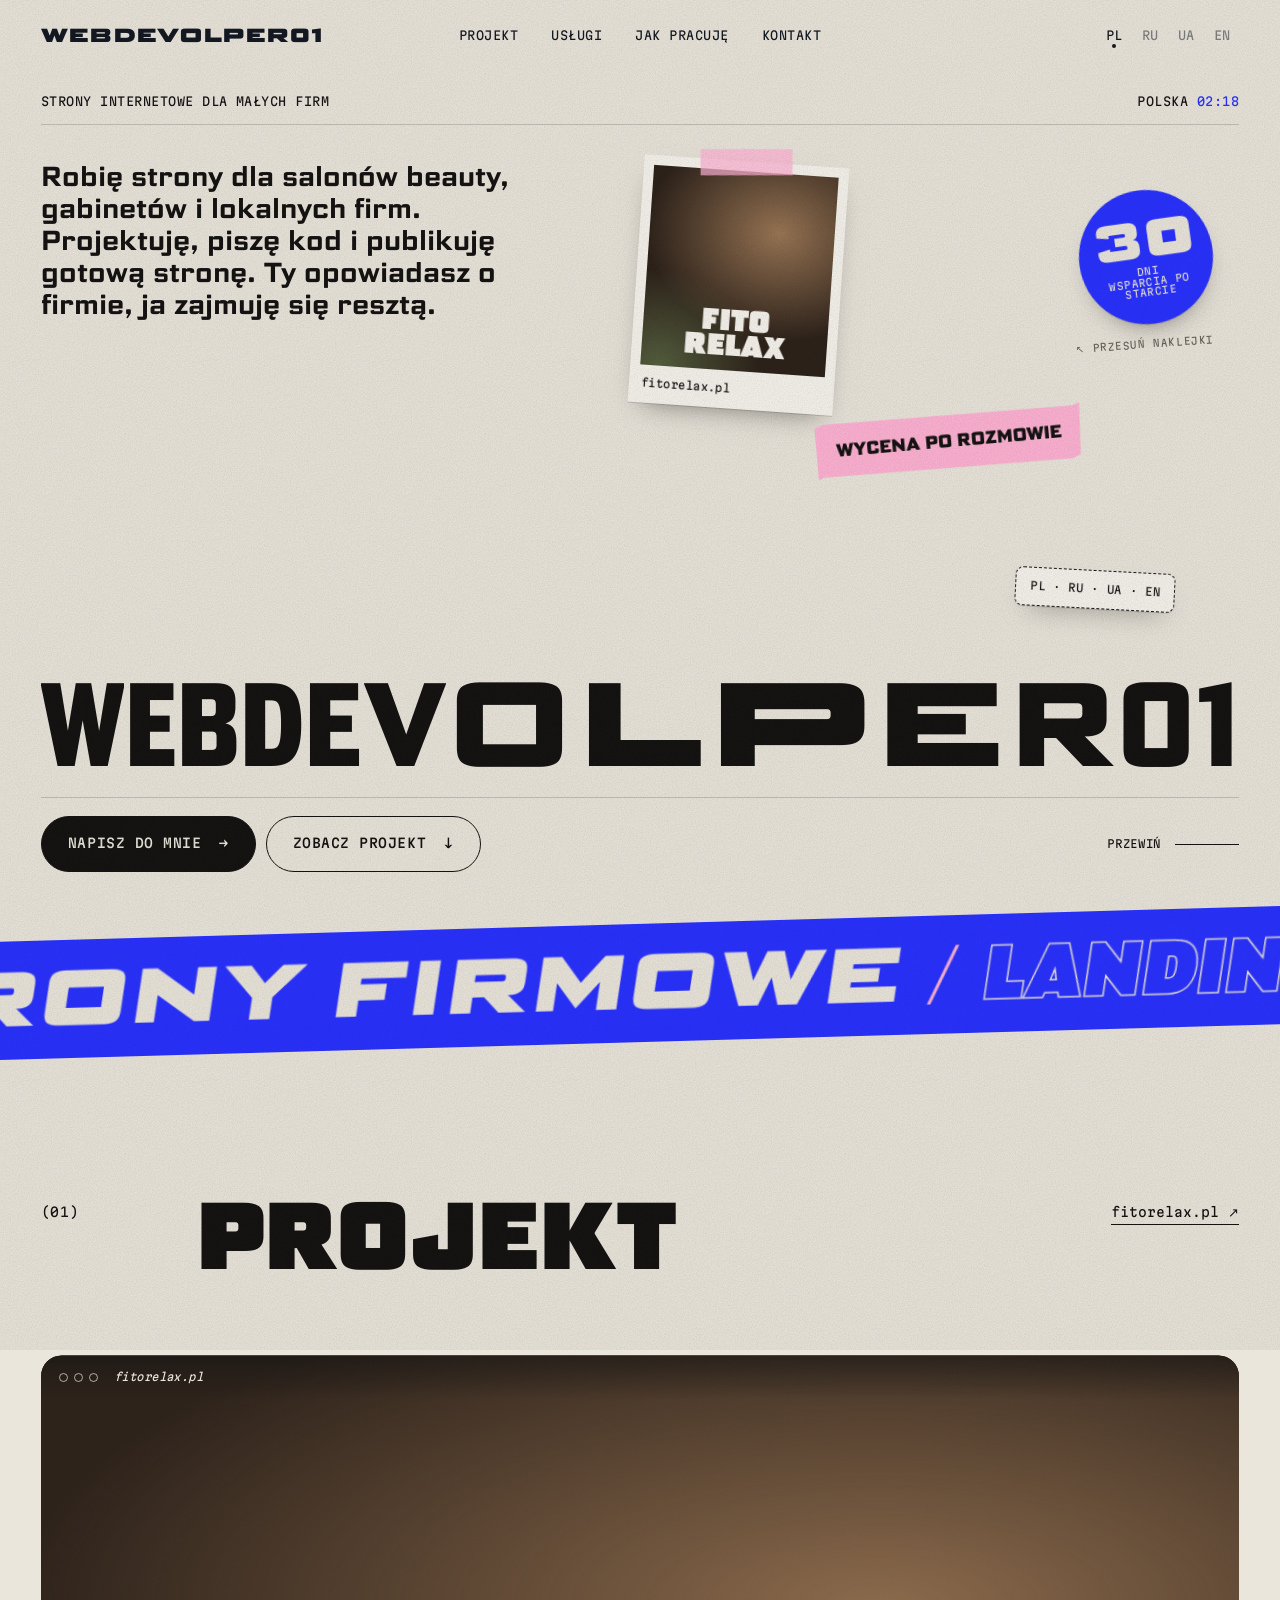
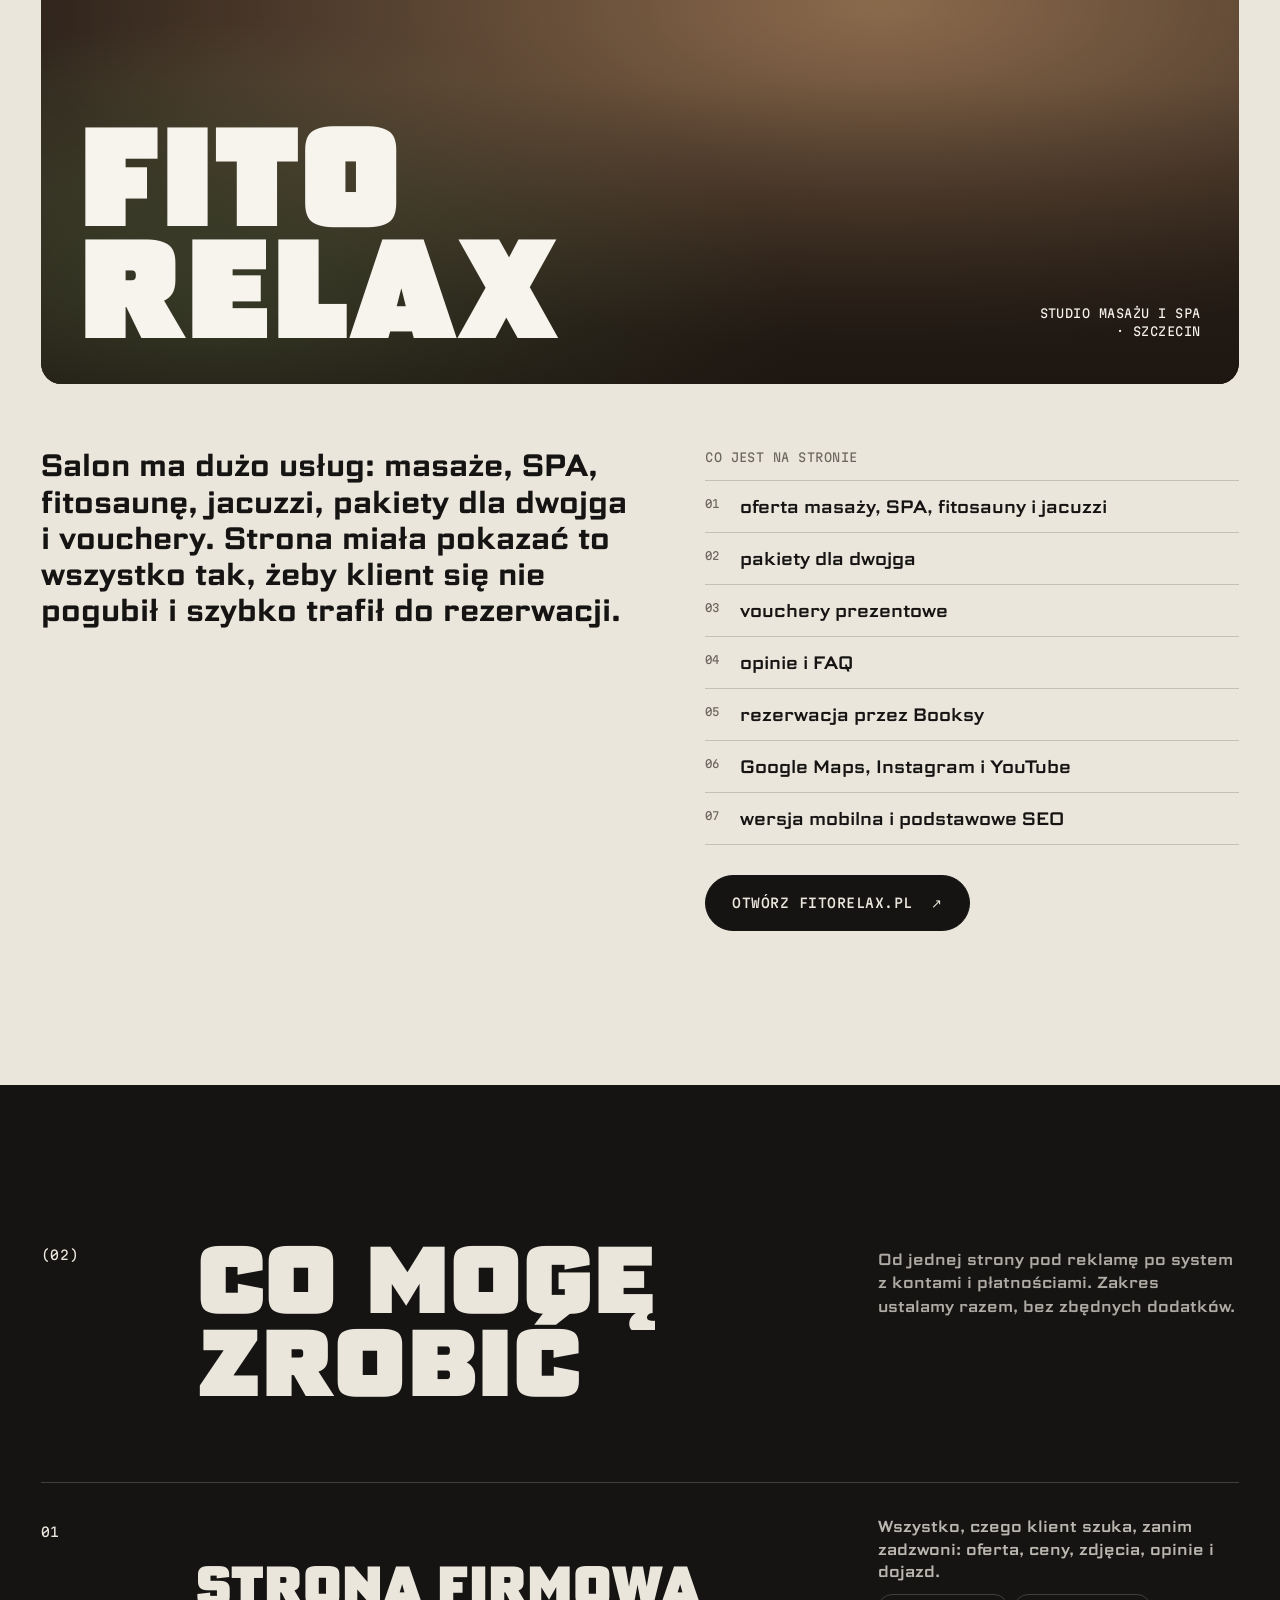
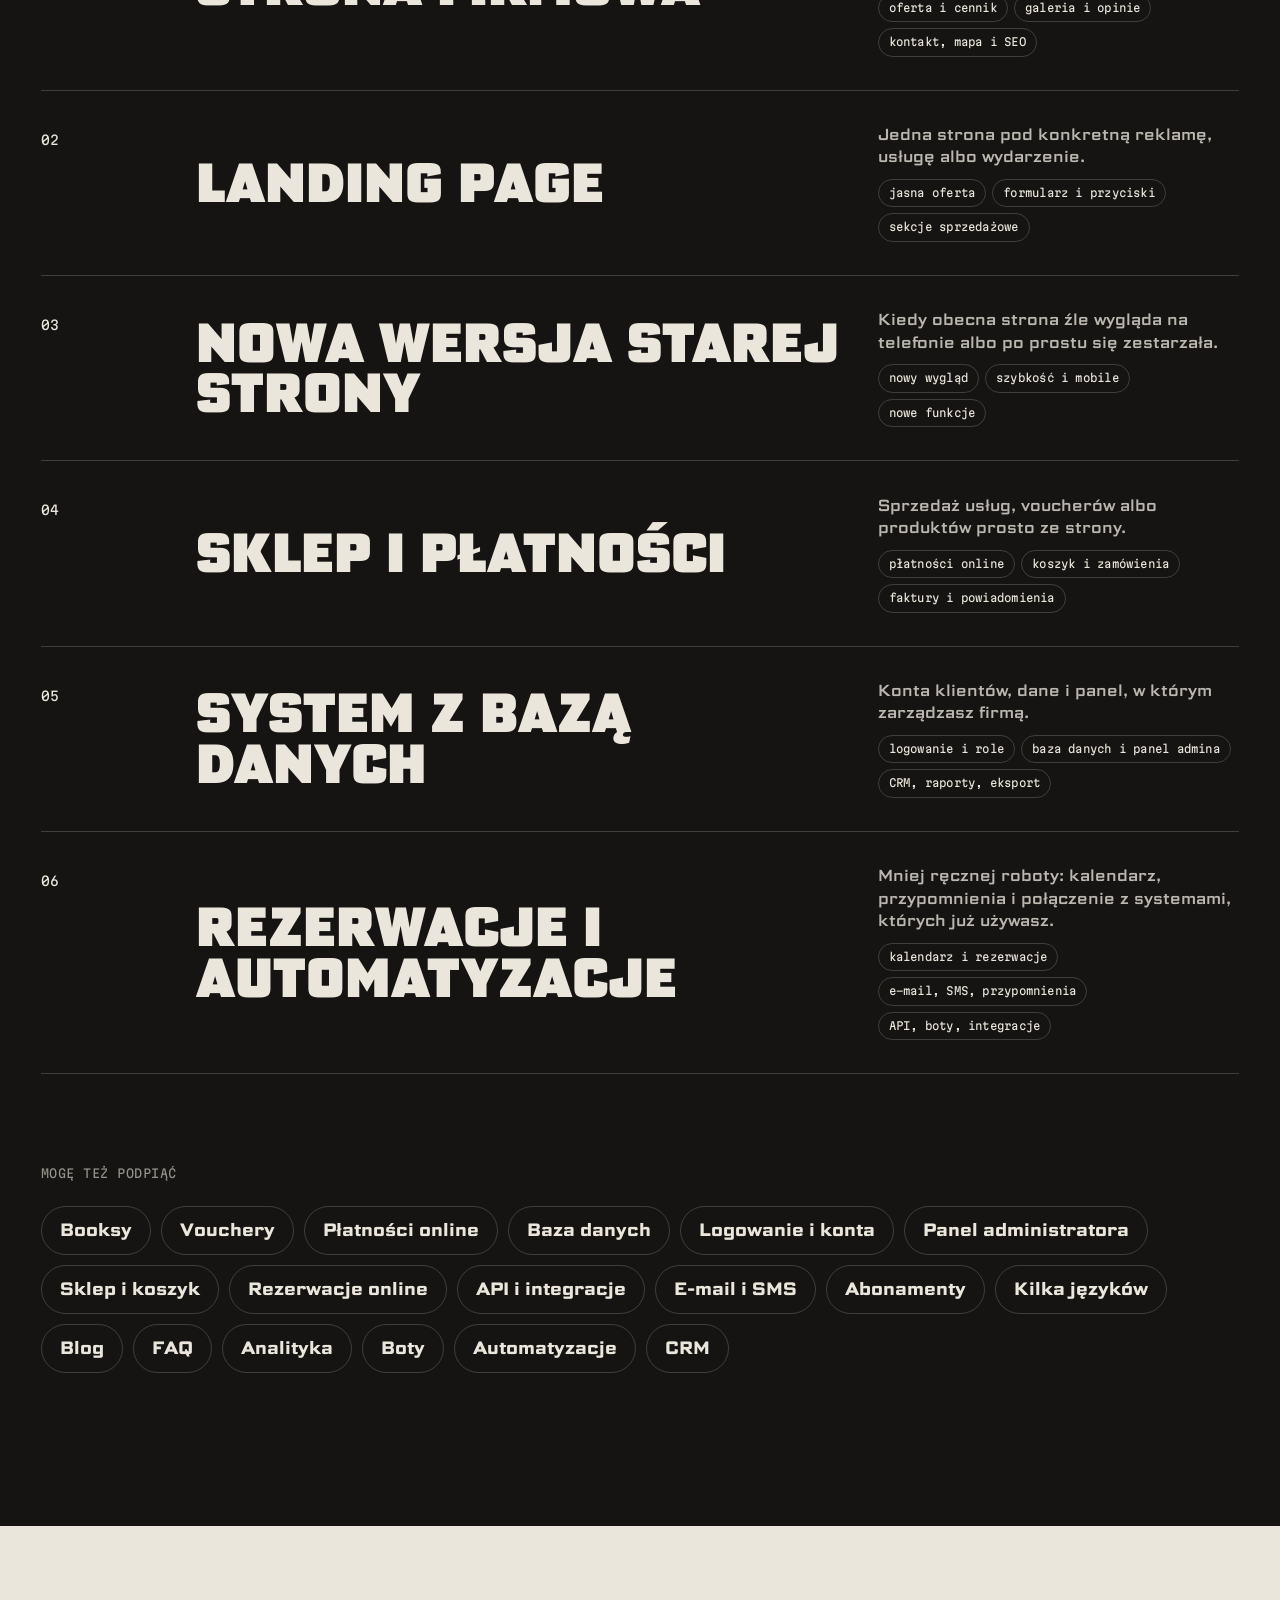
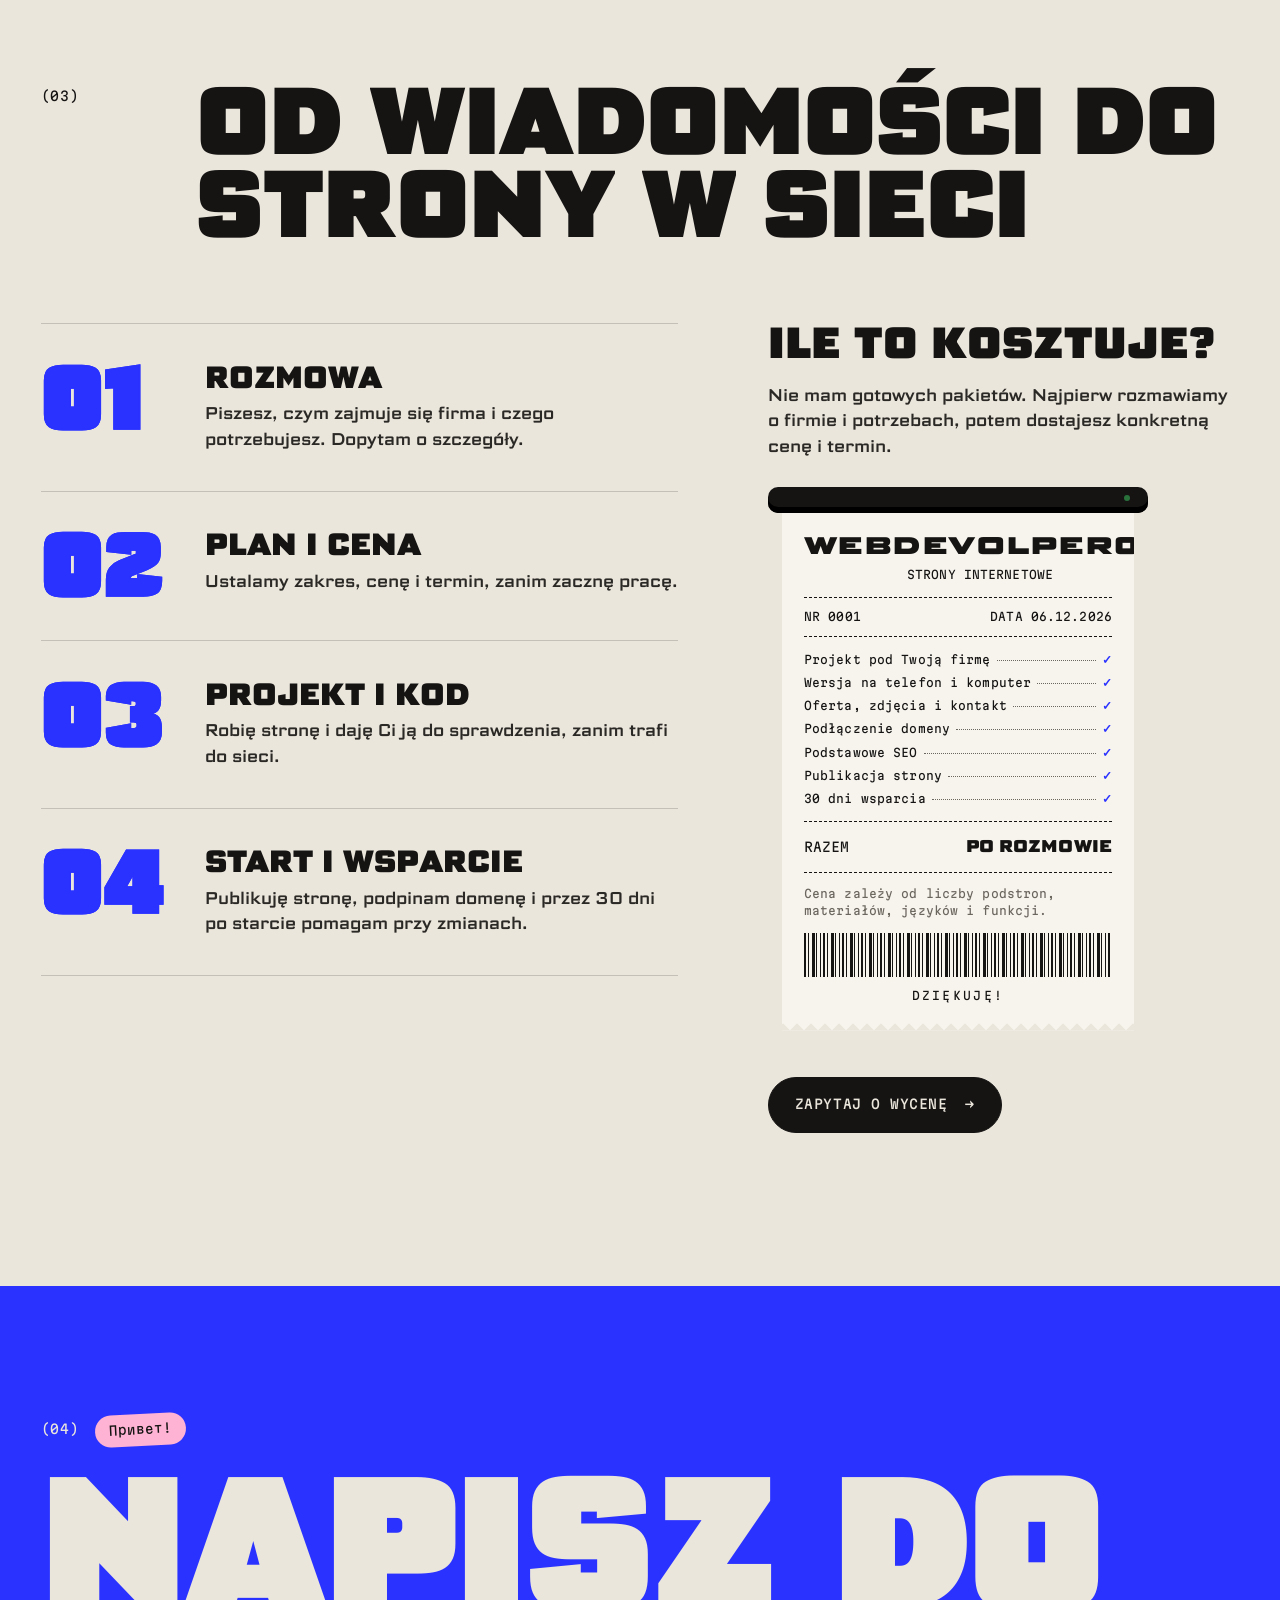
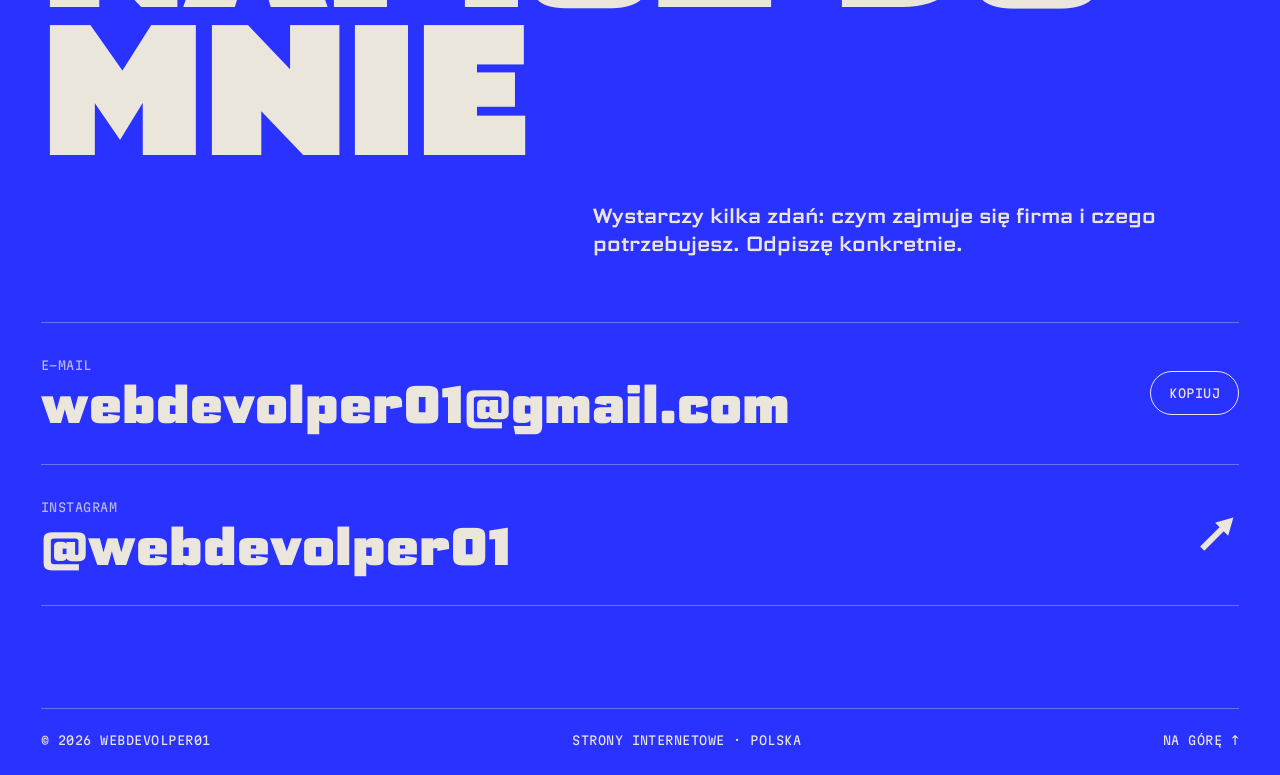
==== commit 358c2119: "Rename brand to WebDevolper01 Fix hero name letters shrinking on narrow screens.  Co-Authored-By: Cl" ====
--- a/index.html
+++ b/index.html
@@ -10,14 +10,14 @@
     />
     <meta name="theme-color" content="#ebe6dc" />
     <meta property="og:type" content="website" />
-    <meta property="og:title" content="Smerthnix — strony internetowe dla małych firm" />
+    <meta property="og:title" content="WebDevolper01 — strony internetowe dla małych firm" />
     <meta
       property="og:description"
       content="Robię strony dla salonów beauty, gabinetów i lokalnych firm. Zobacz realizację Fito Relax i napisz, czego potrzebujesz."
     />
     <meta property="og:url" content="https://superkolze08-netizen.github.io/portfolio/" />
     <meta property="og:image" content="https://fitorelax.pl/assets/massage-ritual-premium.webp" />
-    <title>Smerthnix — strony internetowe dla małych firm</title>
+    <title>WebDevolper01 — strony internetowe dla małych firm</title>
 
     <link rel="icon" href="favicon.svg" type="image/svg+xml" />
     <link rel="preconnect" href="https://fonts.googleapis.com" />
@@ -26,13 +26,13 @@
       href="https://fonts.googleapis.com/css2?family=Martian+Mono:wdth,wght@75..112.5,300..700&family=Science+Gothic:wdth,wght@50..200,100..900&display=swap"
       rel="stylesheet"
     />
-    <link rel="stylesheet" href="styles.css?v=17" />
+    <link rel="stylesheet" href="styles.css?v=18" />
 
     <script type="application/ld+json">
       {
         "@context": "https://schema.org",
         "@type": "ProfessionalService",
-        "name": "Smerthnix",
+        "name": "WebDevolper01",
         "url": "https://superkolze08-netizen.github.io/portfolio/",
         "email": "webdevolper01@gmail.com",
         "sameAs": ["https://www.instagram.com/webdevolper01/"],
@@ -45,7 +45,7 @@
 
   <body>
     <div class="loader" aria-hidden="true">
-      <div class="loader-name">SMERTHNIX</div>
+      <div class="loader-name">WEBDEVOLPER01</div>
       <div class="loader-count"><span>000</span></div>
     </div>
     <div class="grain" aria-hidden="true"></div>
@@ -55,7 +55,7 @@
     <a class="skip-link" href="#main" data-i18n="skip">Przejdź do treści</a>
 
     <header class="header">
-      <a class="logo" href="#top" aria-label="Smerthnix — na górę strony">SMERTHNIX</a>
+      <a class="logo" href="#top" aria-label="WebDevolper01 — na górę strony">WEBDEVOLPER01</a>
 
       <nav class="nav" aria-label="Nawigacja">
         <a href="#work" data-scramble data-i18n="navWork">Projekt</a>
@@ -131,8 +131,8 @@
         </div>
 
         <h1 class="hero-title">
-          <span class="sr-only" data-i18n="heroH1">Smerthnix — strony internetowe dla salonów i małych firm</span>
-          <span class="name" aria-hidden="true" data-name>SMERTHNIX</span>
+          <span class="sr-only" data-i18n="heroH1">WebDevolper01 — strony internetowe dla salonów i małych firm</span>
+          <span class="name" aria-hidden="true" data-name>WEBDEVOLPER01</span>
         </h1>
 
         <div class="hero-bottom">
@@ -362,7 +362,7 @@
               <div class="receipt-window">
                 <div class="receipt">
                   <div class="receipt-head">
-                    <strong>SMERTHNIX</strong>
+                    <strong>WEBDEVOLPER01</strong>
                     <span data-i18n="receiptHead">Strony internetowe</span>
                   </div>
                   <div class="receipt-row receipt-meta">
@@ -430,7 +430,7 @@
         </div>
 
         <footer class="footer">
-          <span>© <span id="year">2026</span> Smerthnix</span>
+          <span>© <span id="year">2026</span> WebDevolper01</span>
           <span data-i18n="footerRole">Strony internetowe · Polska</span>
           <a href="#top" class="footer-top"><span data-i18n="footerTop">Na górę</span> ↑</a>
         </footer>
@@ -439,6 +439,6 @@
 
     <div class="toast" role="status" aria-live="polite"></div>
 
-    <script src="script.js?v=17"></script>
+    <script src="script.js?v=18"></script>
   </body>
 </html>
--- a/styles.css
+++ b/styles.css
@@ -641,6 +641,7 @@
 
 .name .ch {
   display: block;
+  flex-shrink: 0;
   overflow: hidden;
   padding-top: 0.05em;
   font-variation-settings: "wdth" var(--w, 100), "wght" var(--g, 800);
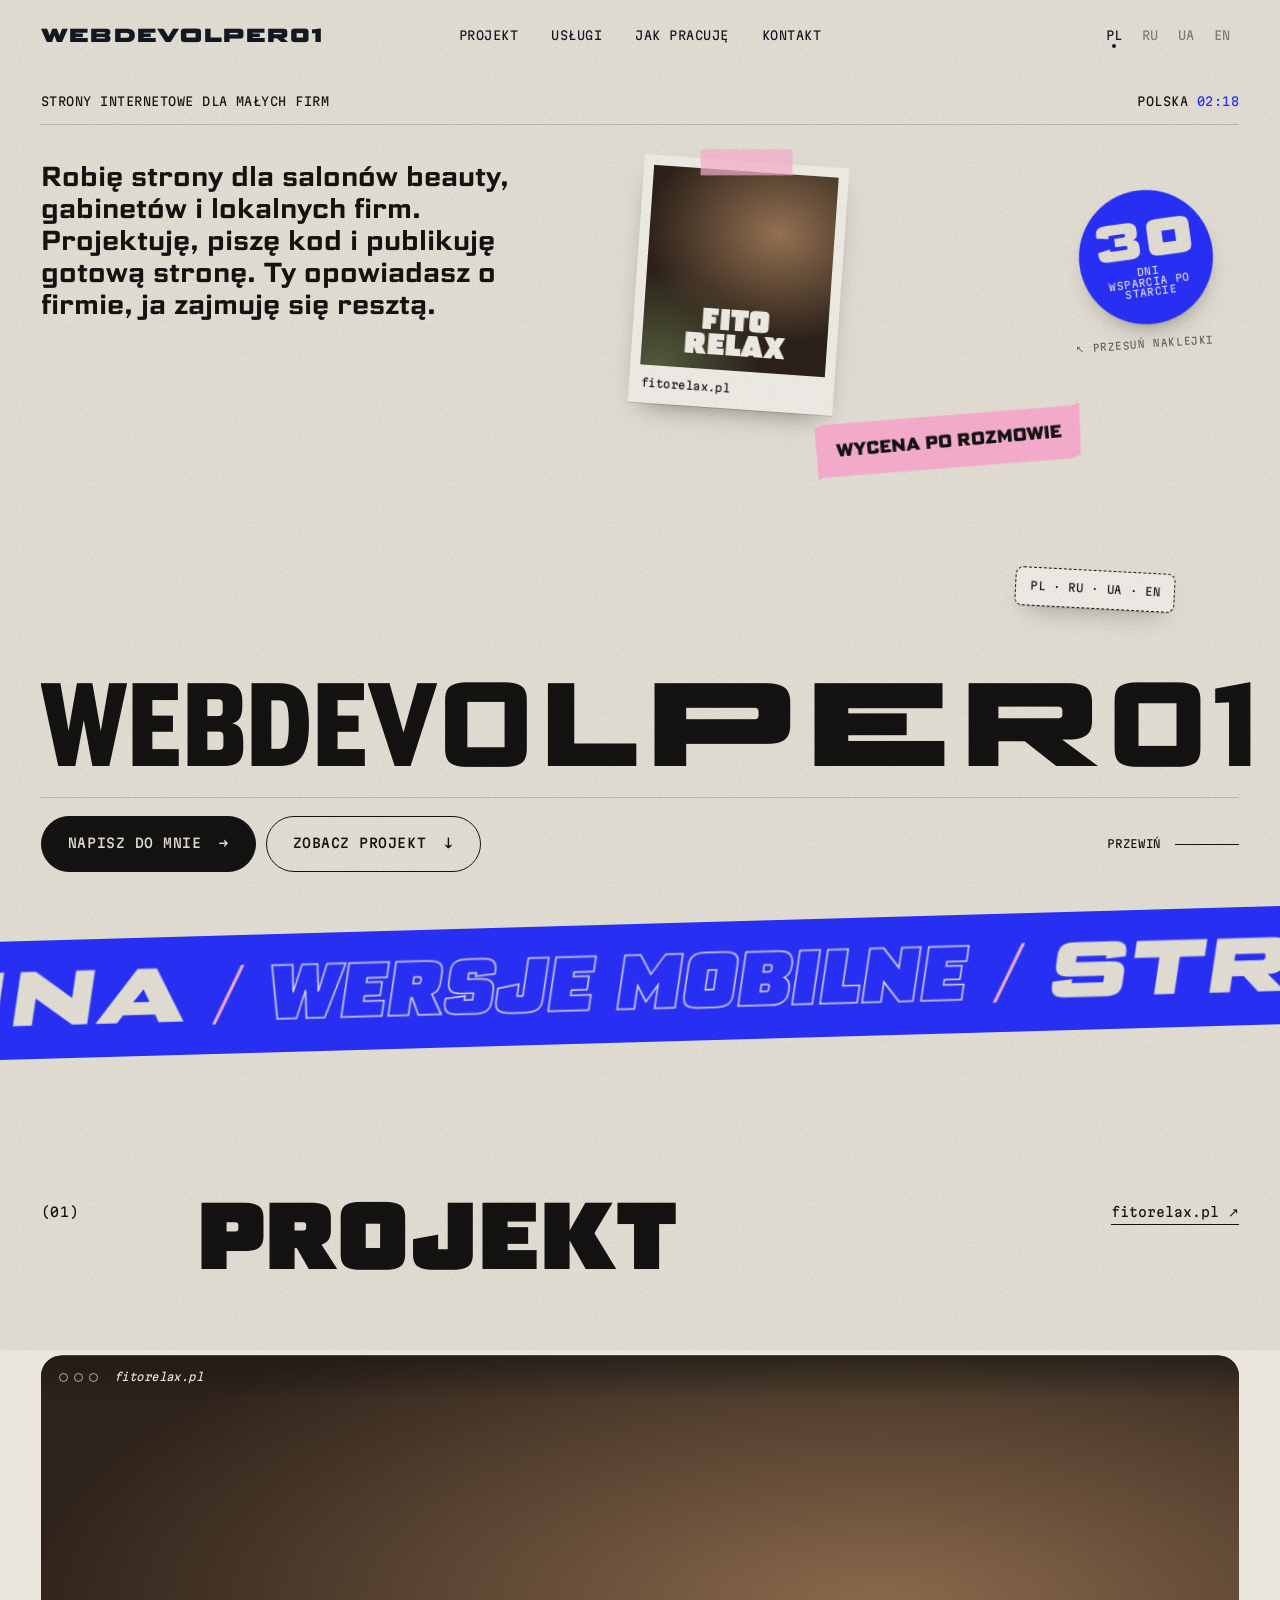
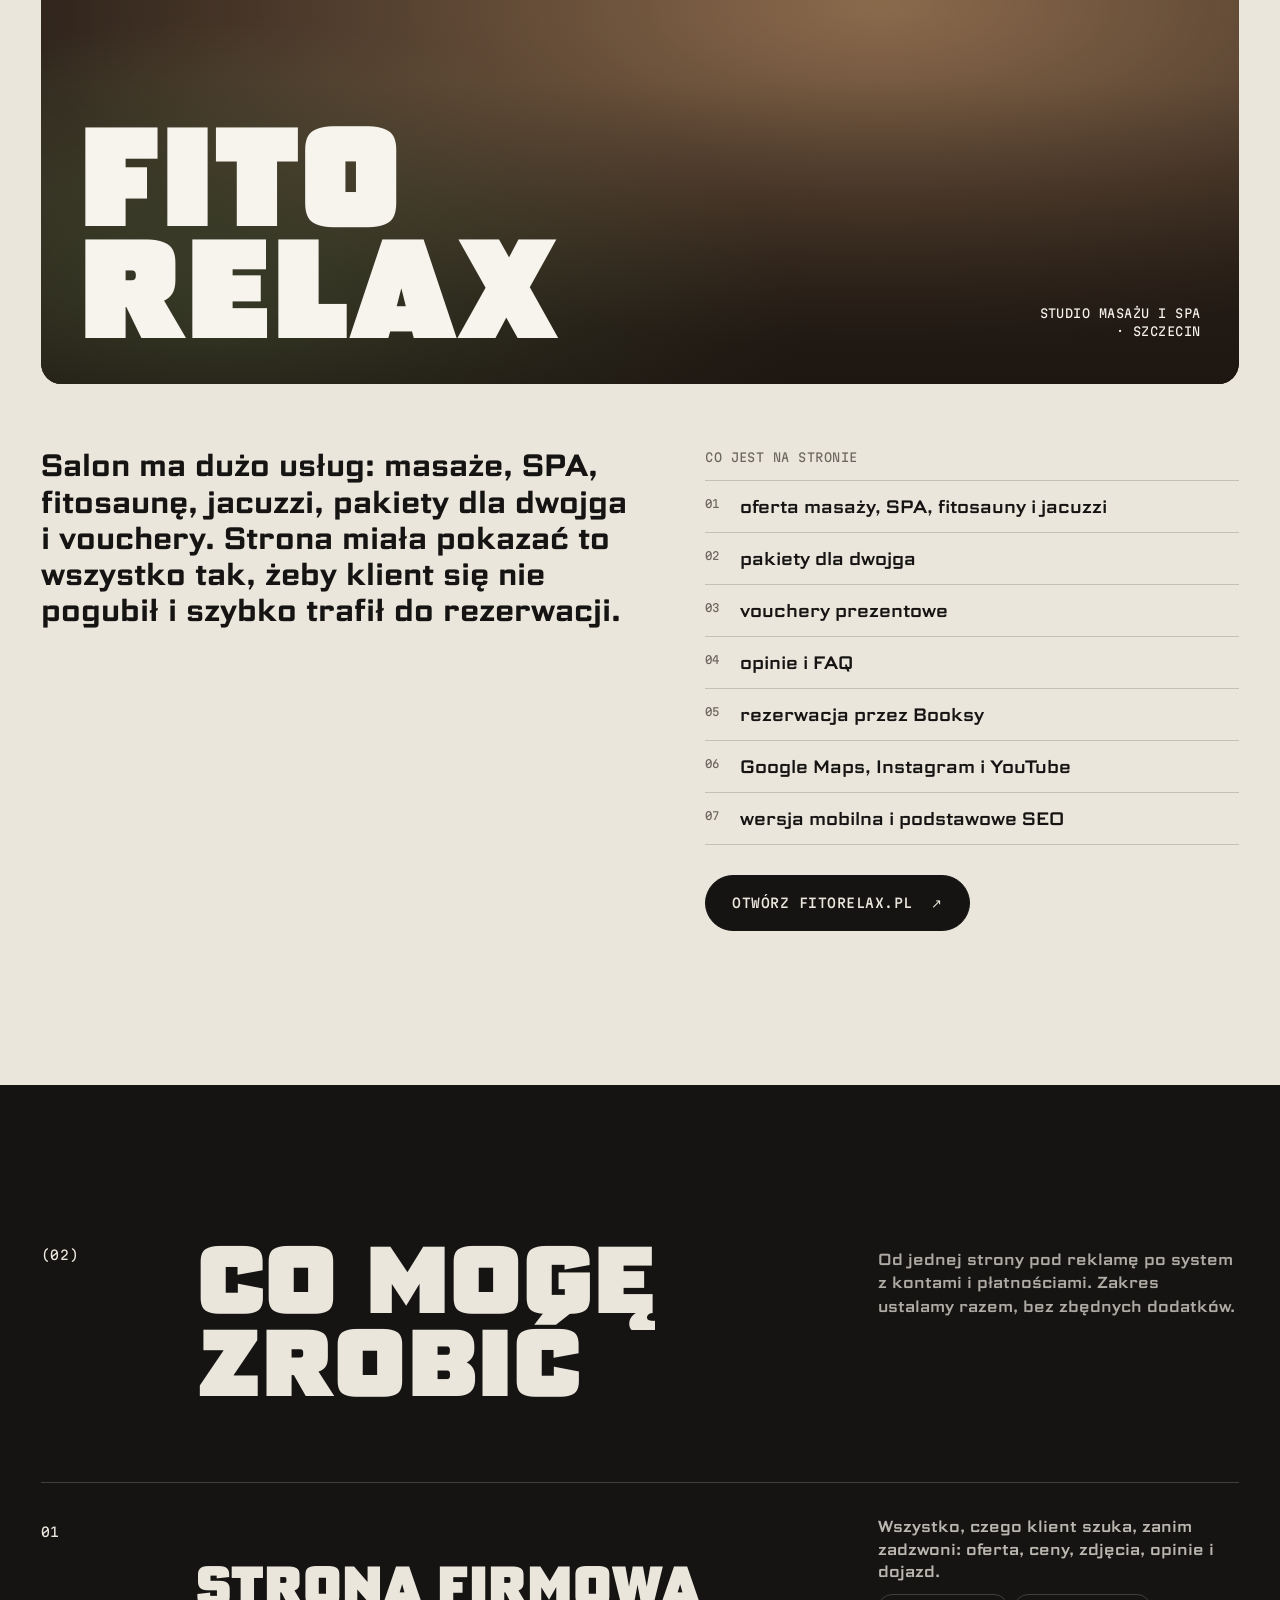
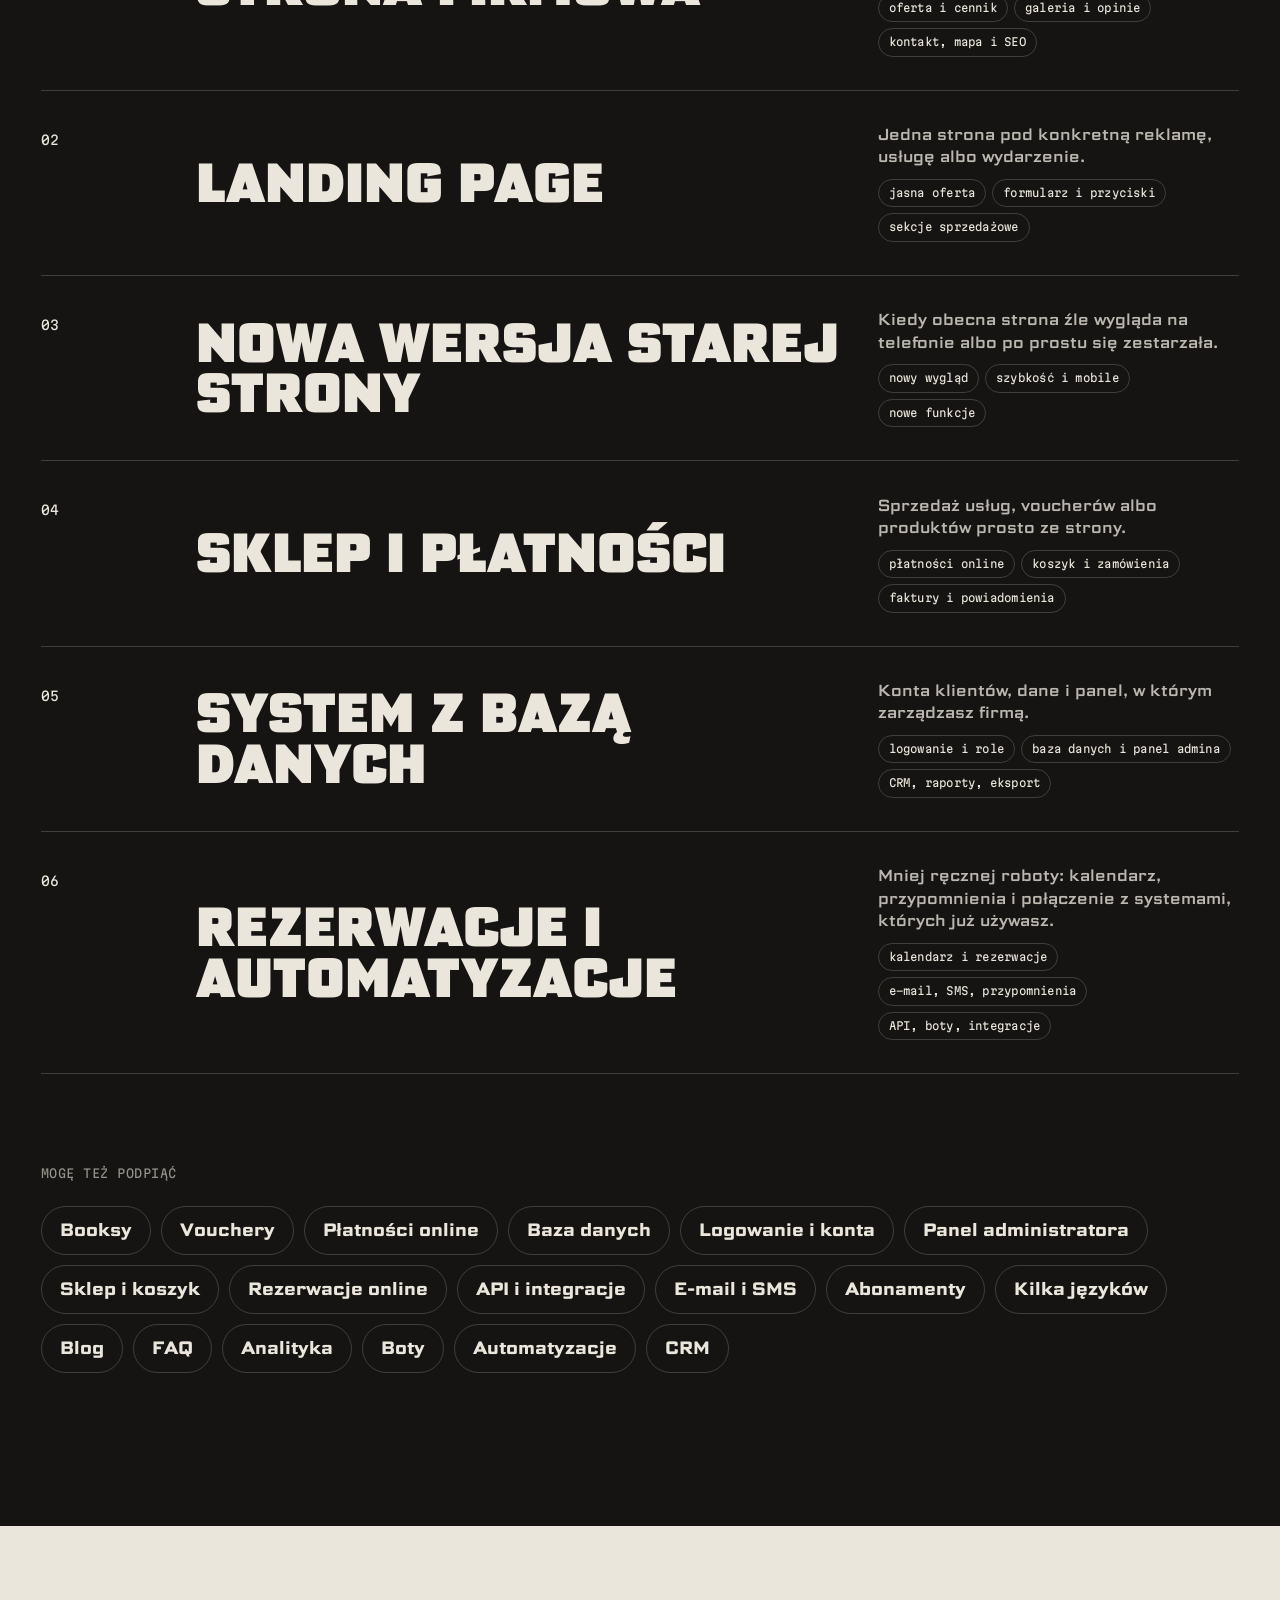
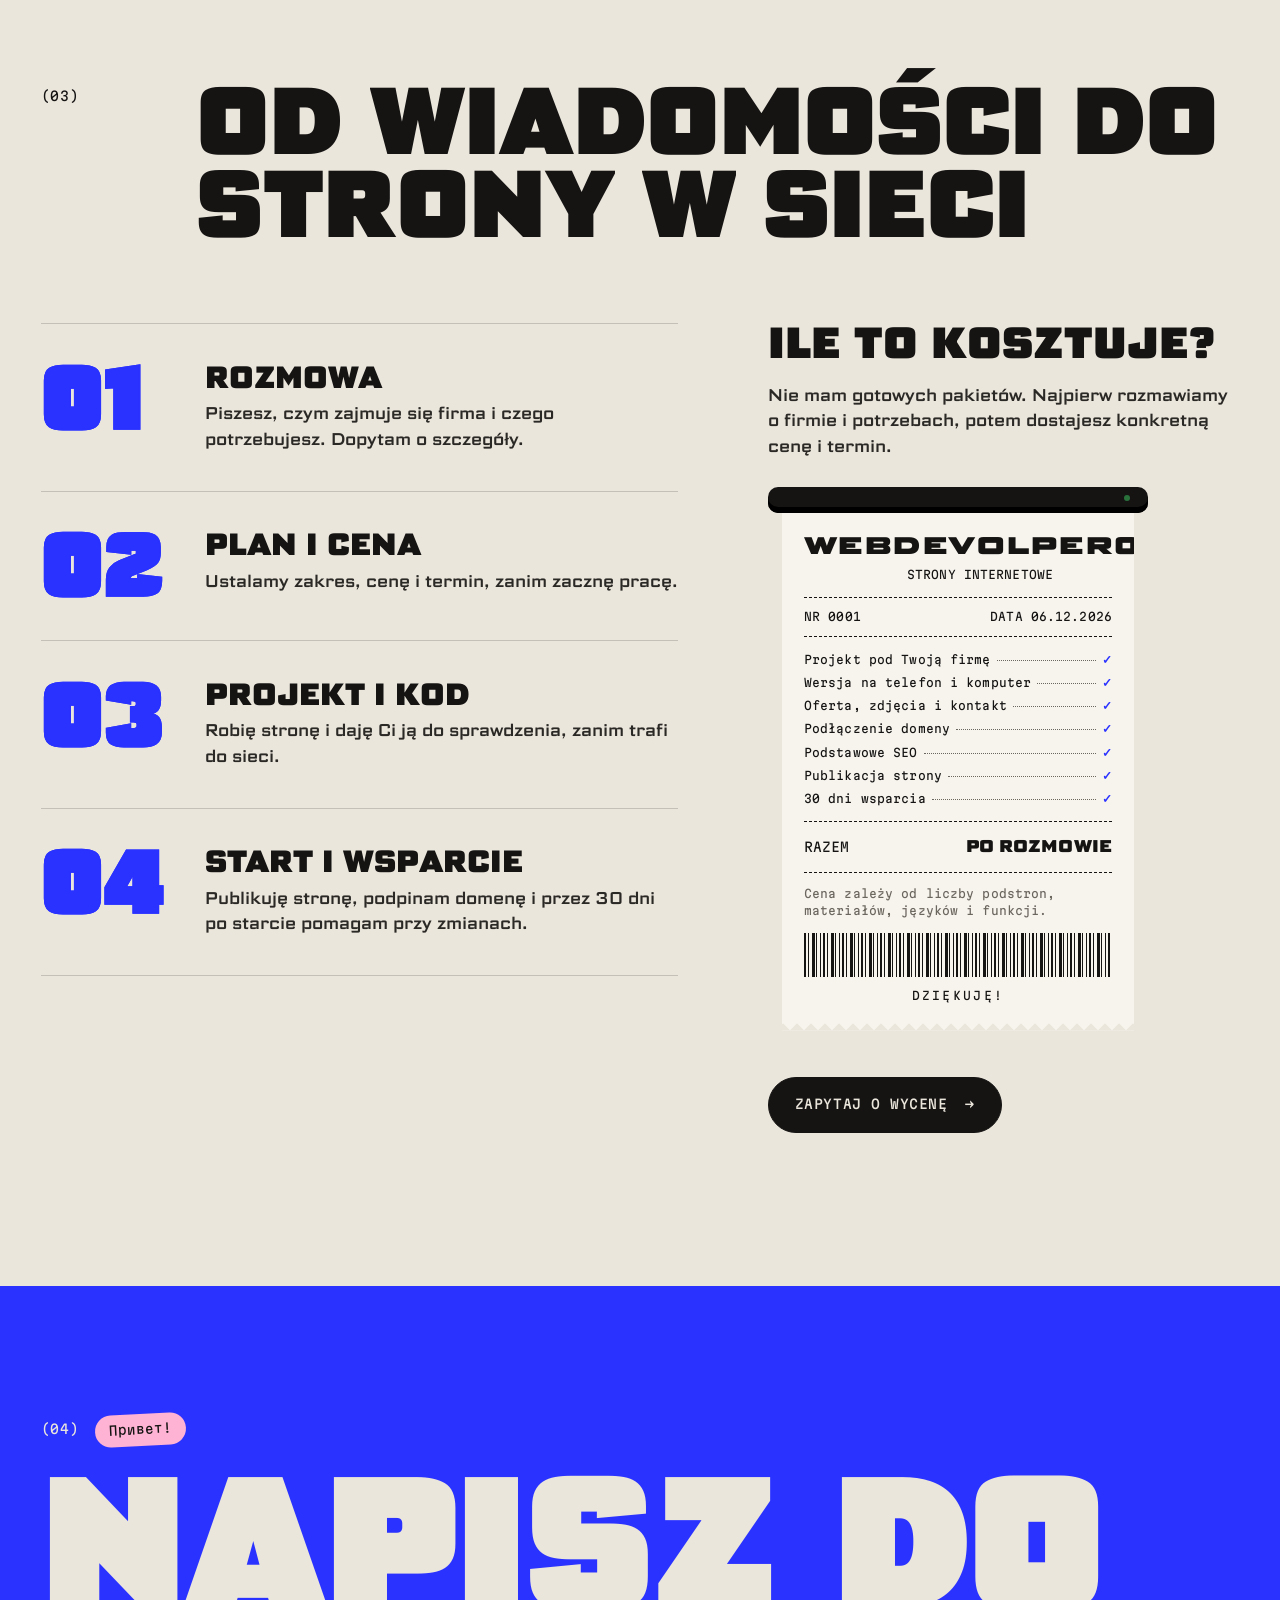
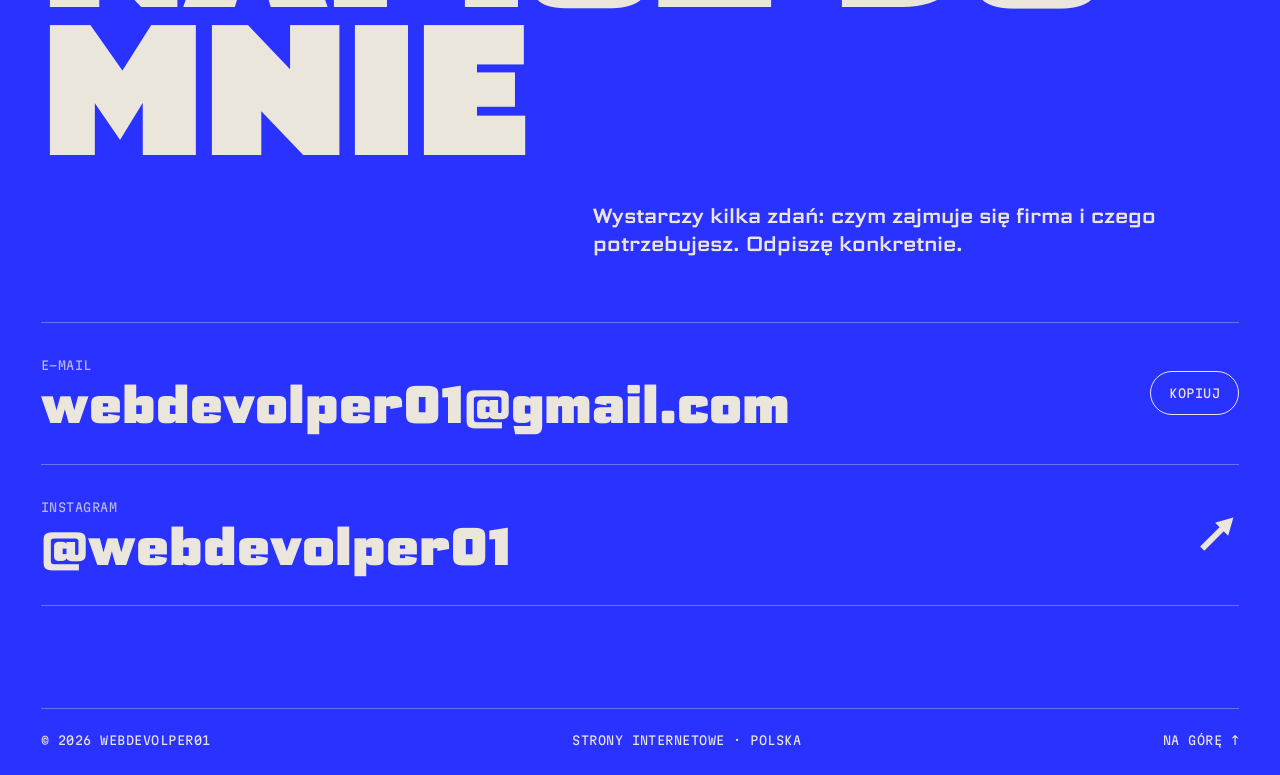
==== commit 97e70c0f: "Use W favicon for WebDevolper01 Co-Authored-By: Claude Opus 5.5 <noreply@anthropic.com> Claude-Sessi" ====
--- a/index.html
+++ b/index.html
@@ -19,7 +19,7 @@
     <meta property="og:image" content="https://fitorelax.pl/assets/massage-ritual-premium.webp" />
     <title>WebDevolper01 — strony internetowe dla małych firm</title>
 
-    <link rel="icon" href="favicon.svg" type="image/svg+xml" />
+    <link rel="icon" href="favicon.svg?v=2" type="image/svg+xml" />
     <link rel="preconnect" href="https://fonts.googleapis.com" />
     <link rel="preconnect" href="https://fonts.gstatic.com" crossorigin />
     <link
